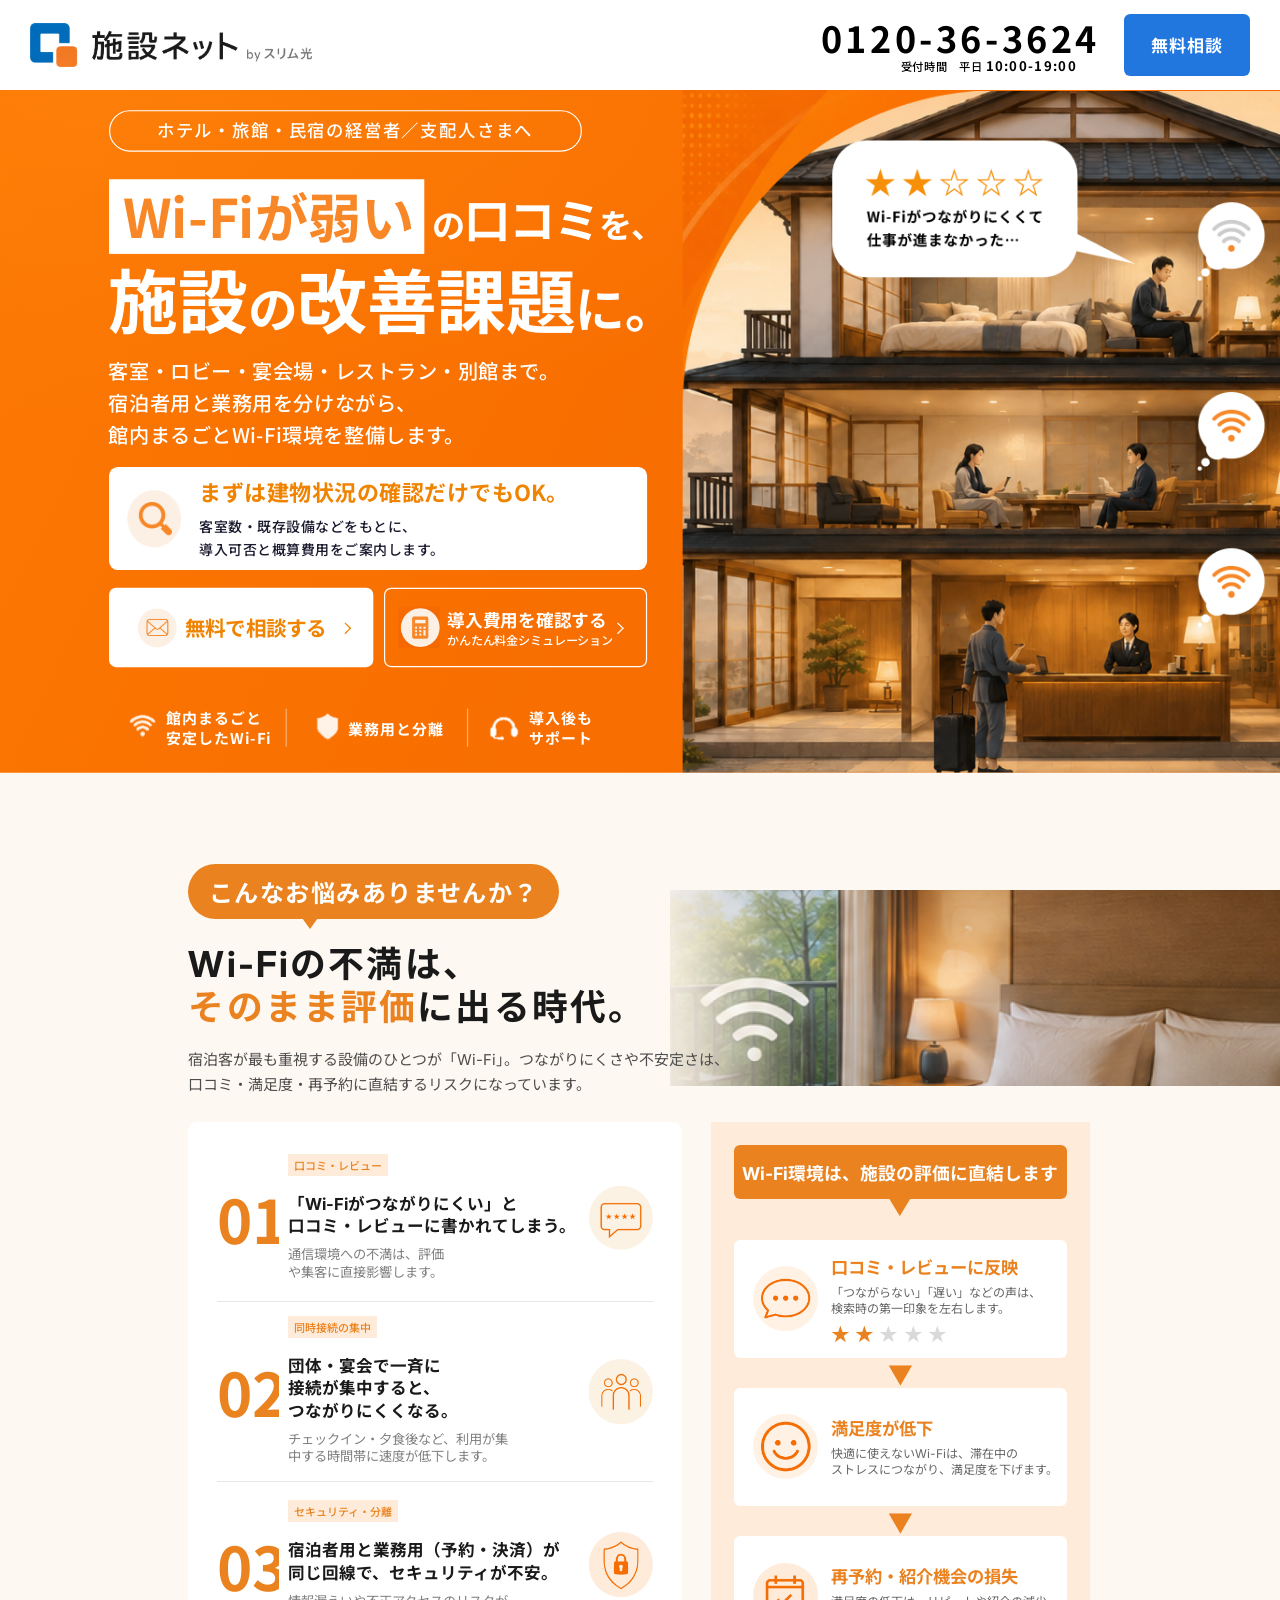
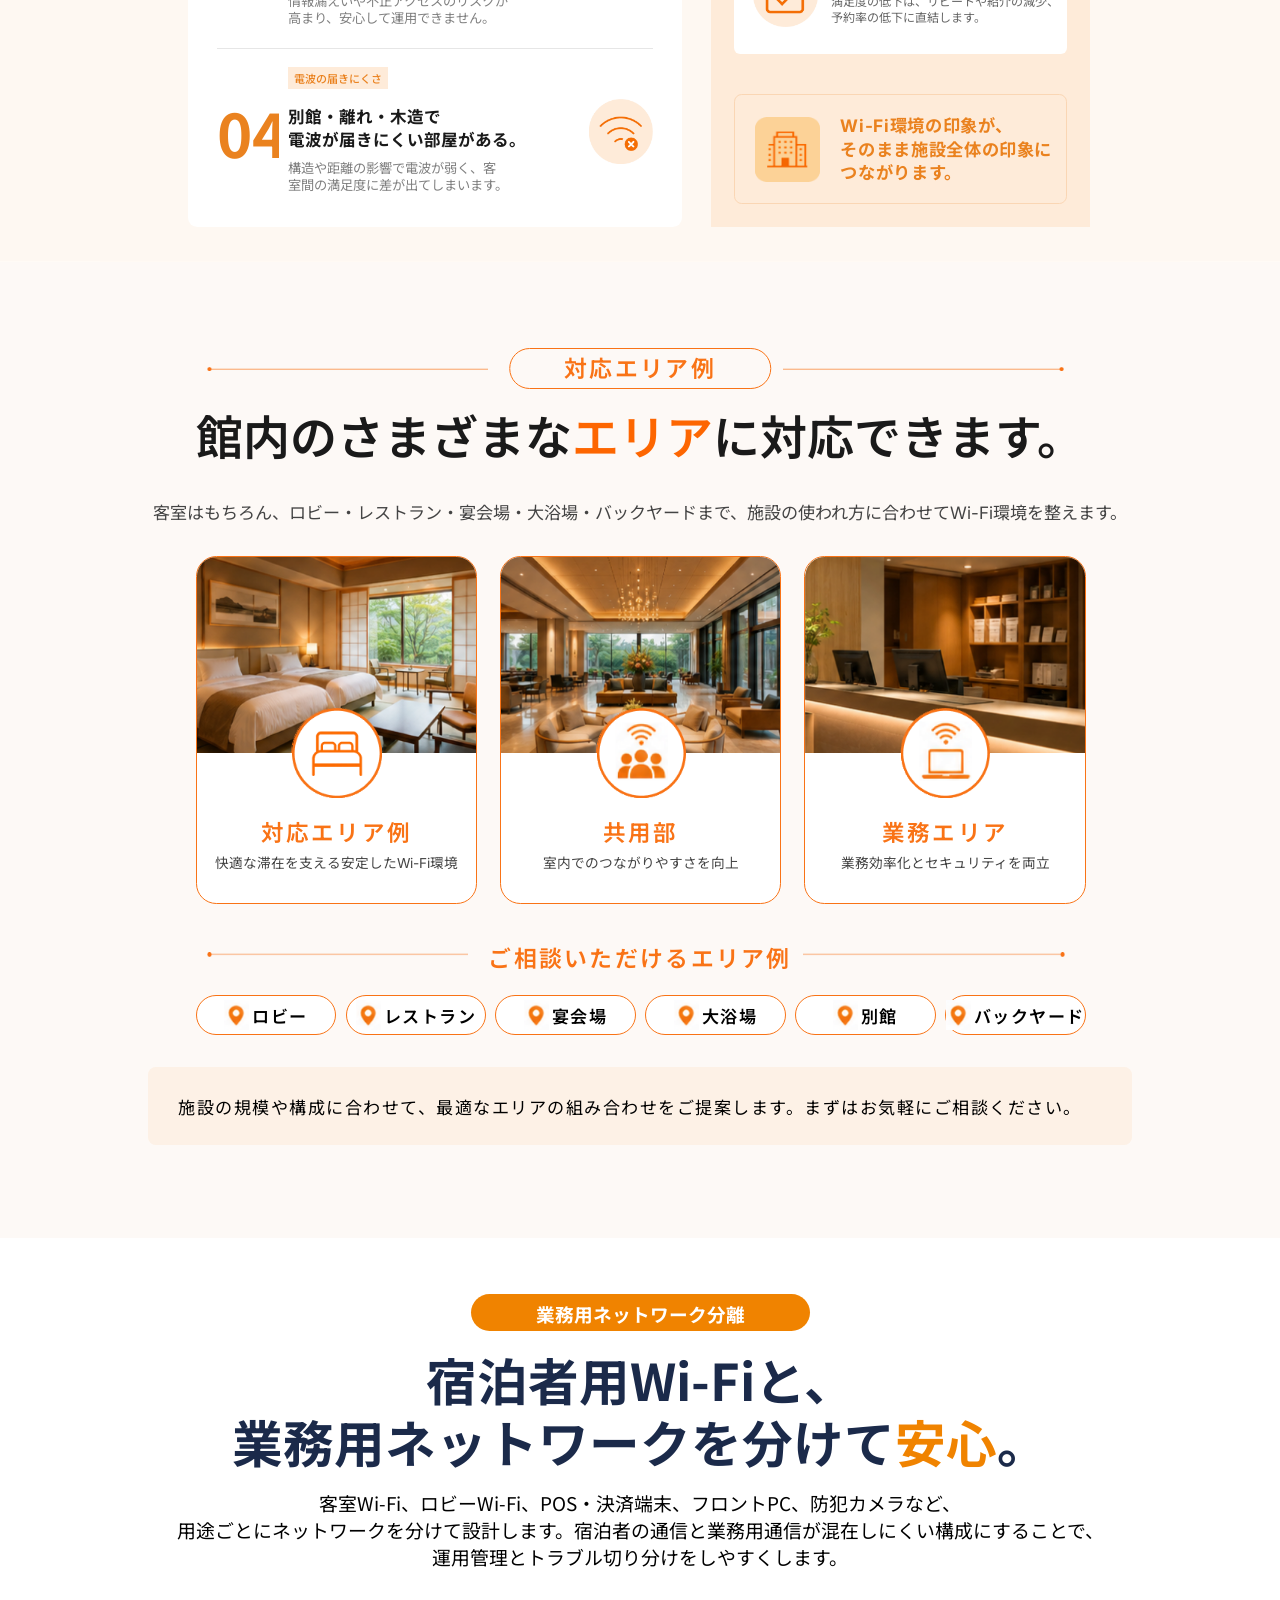
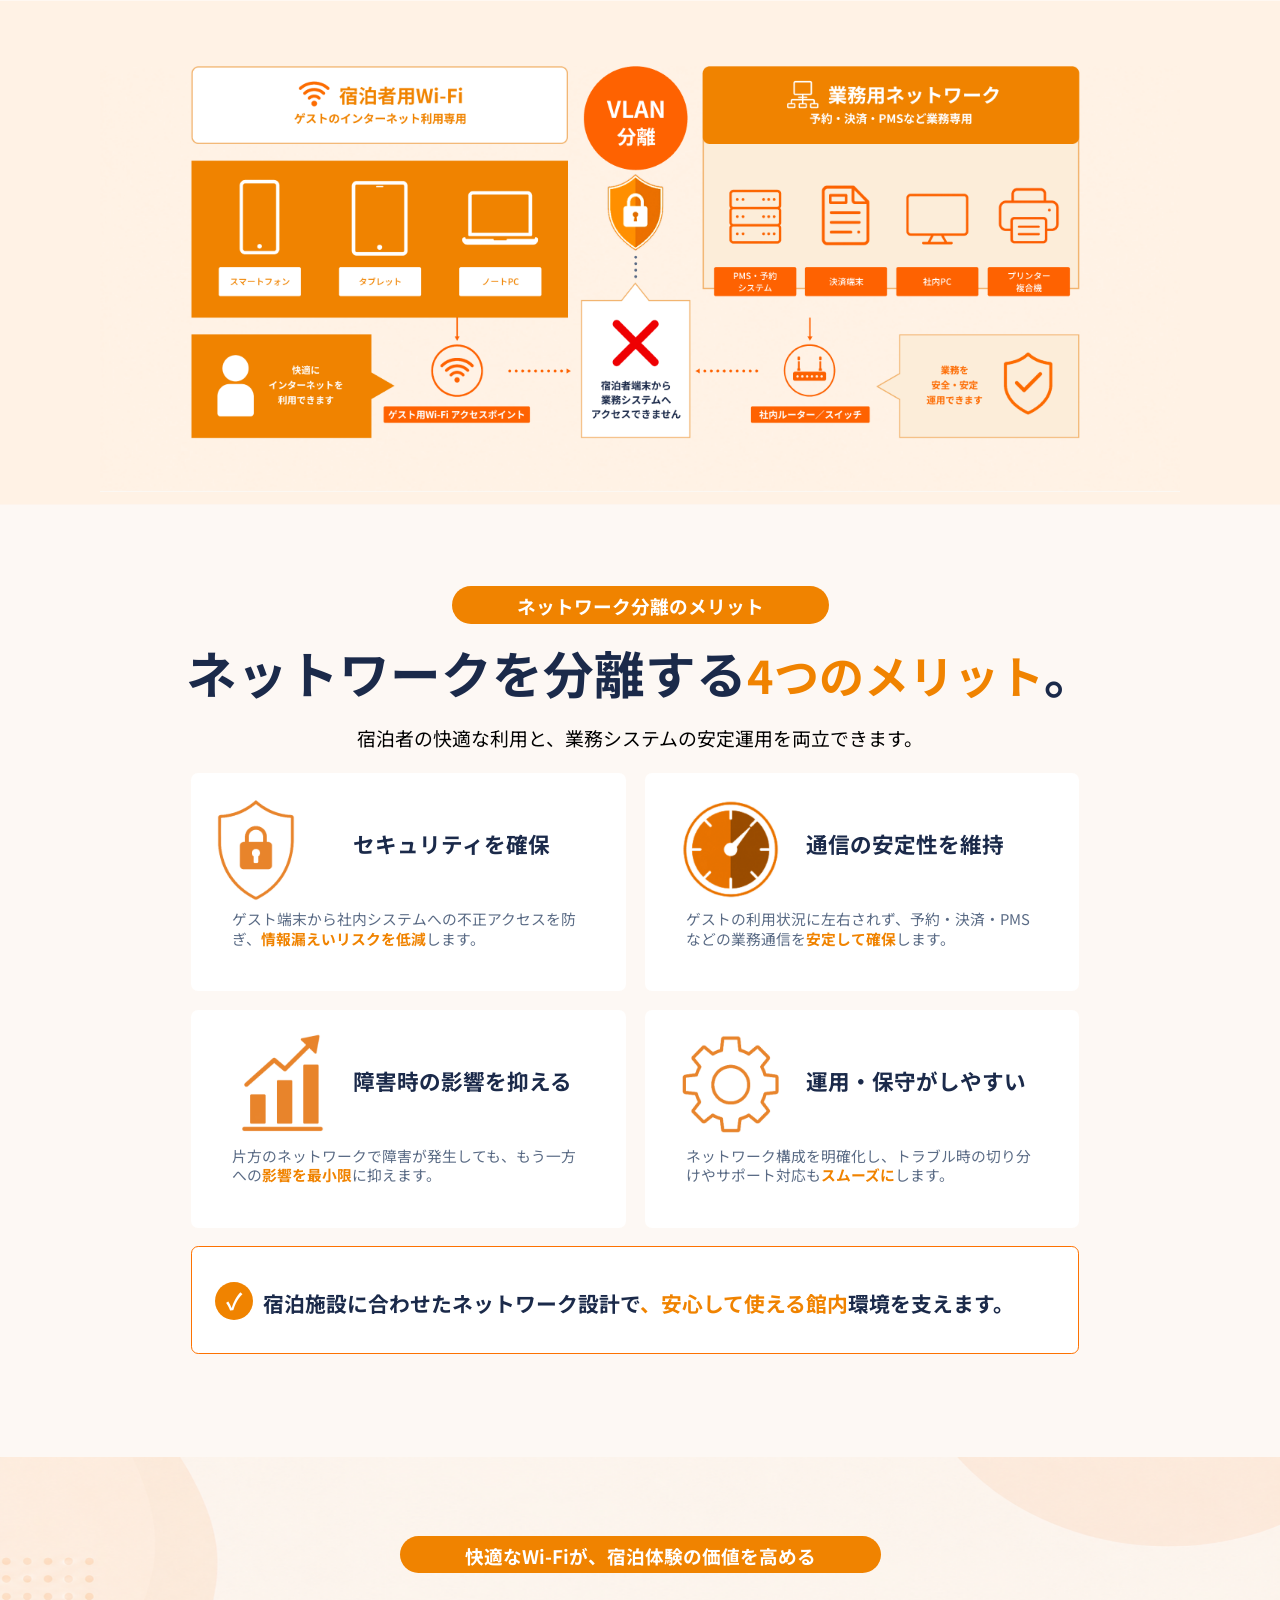
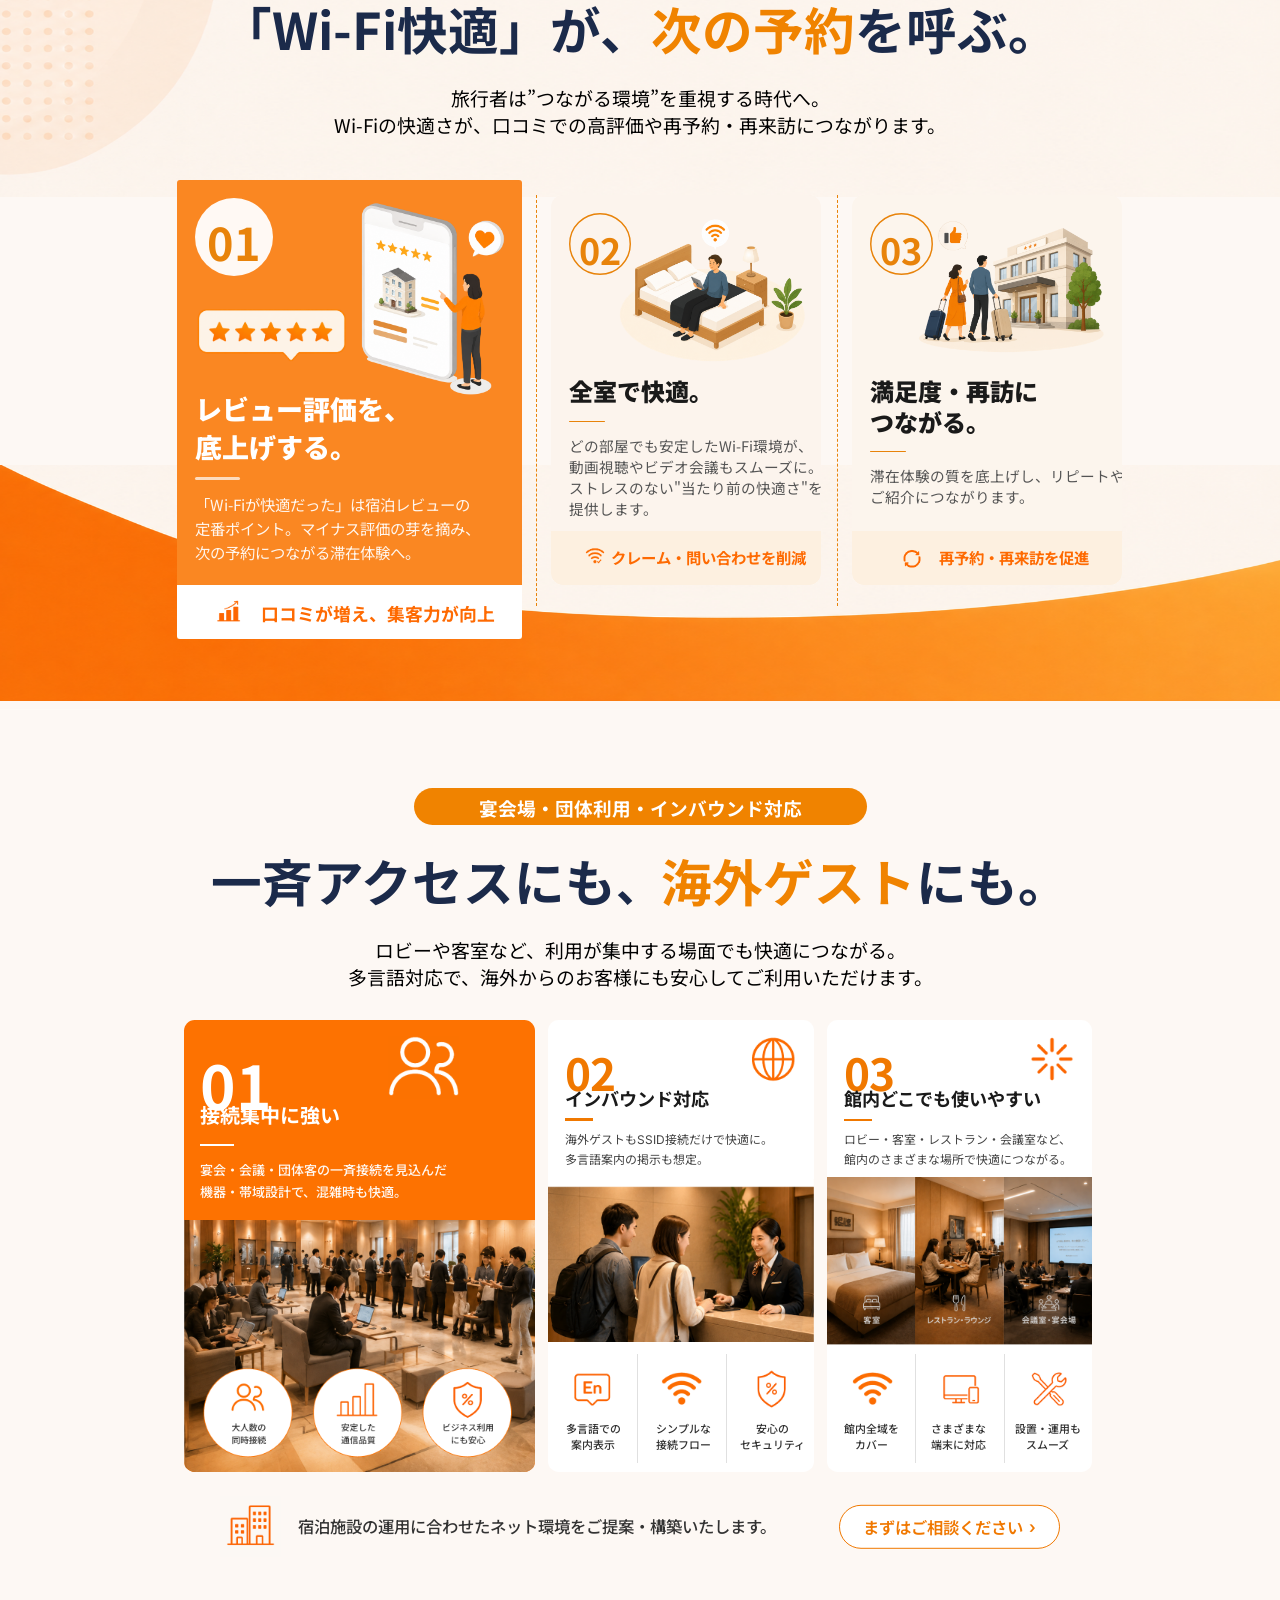
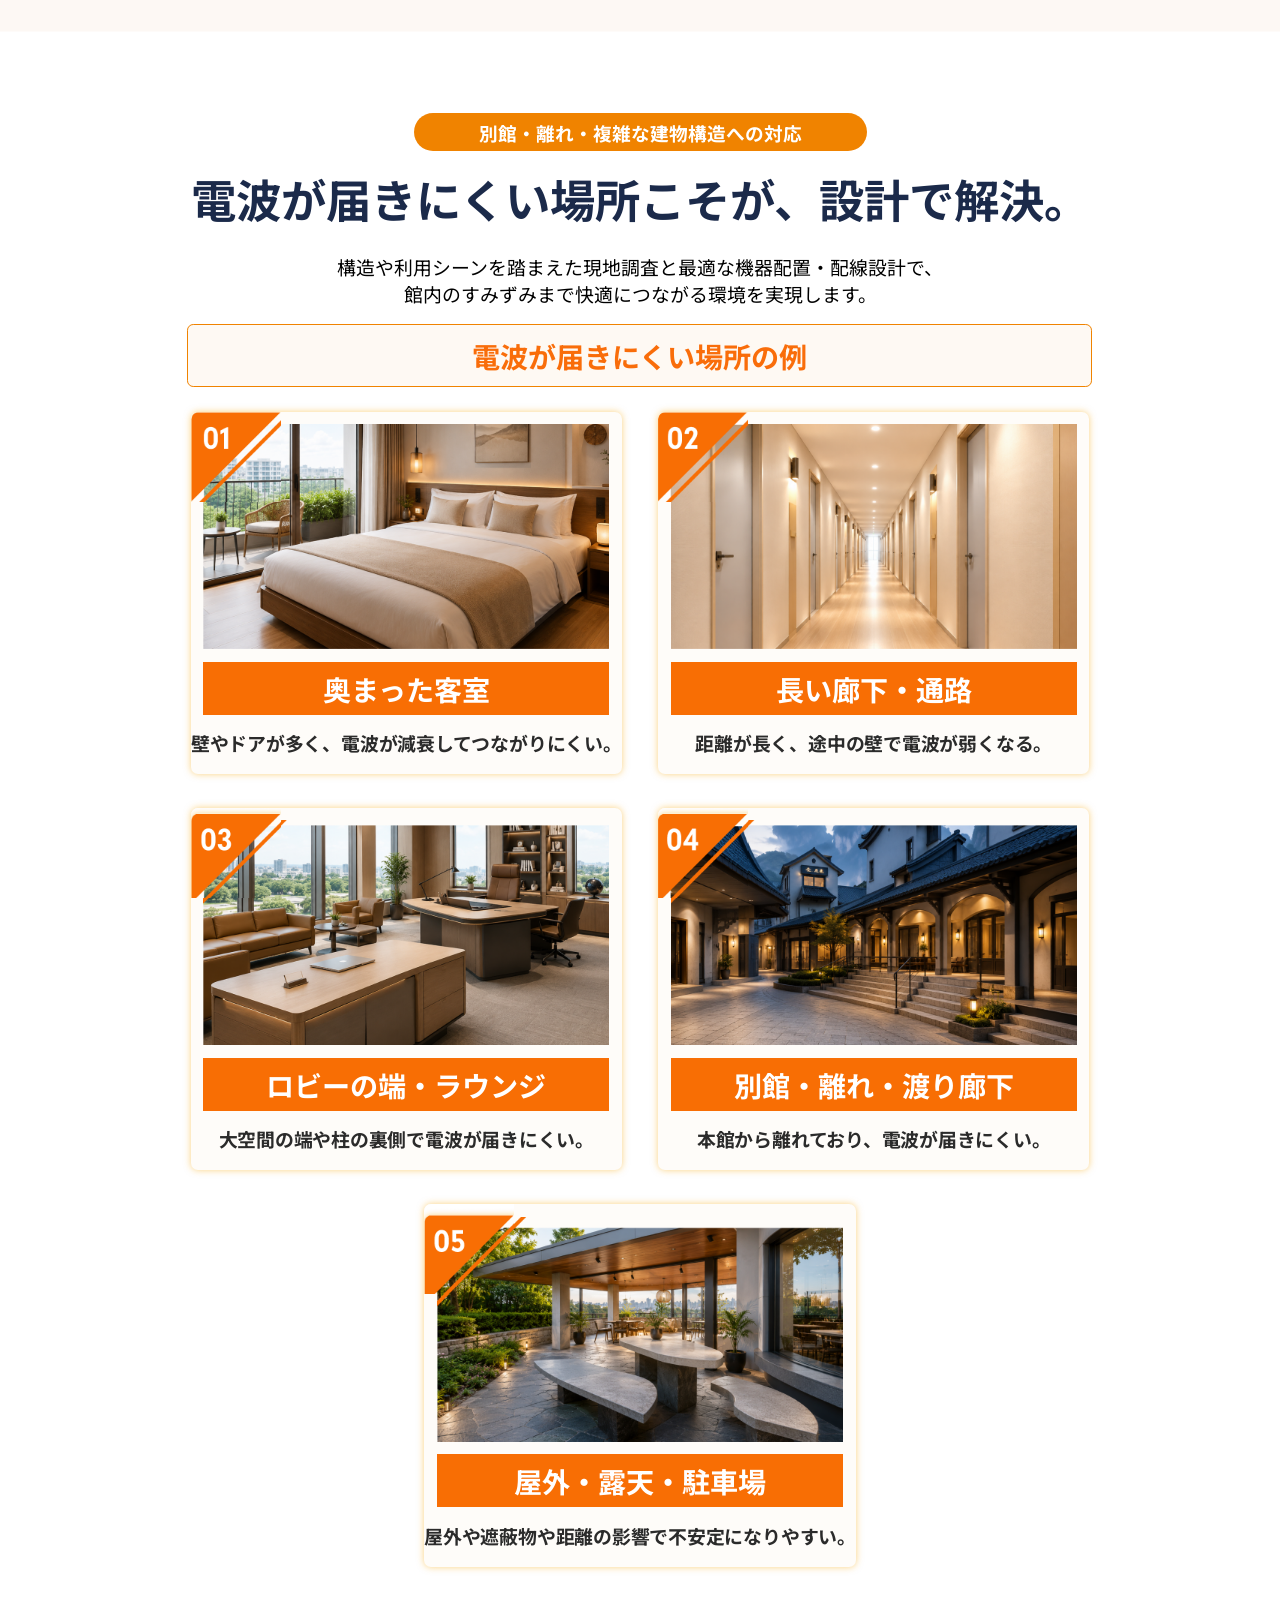
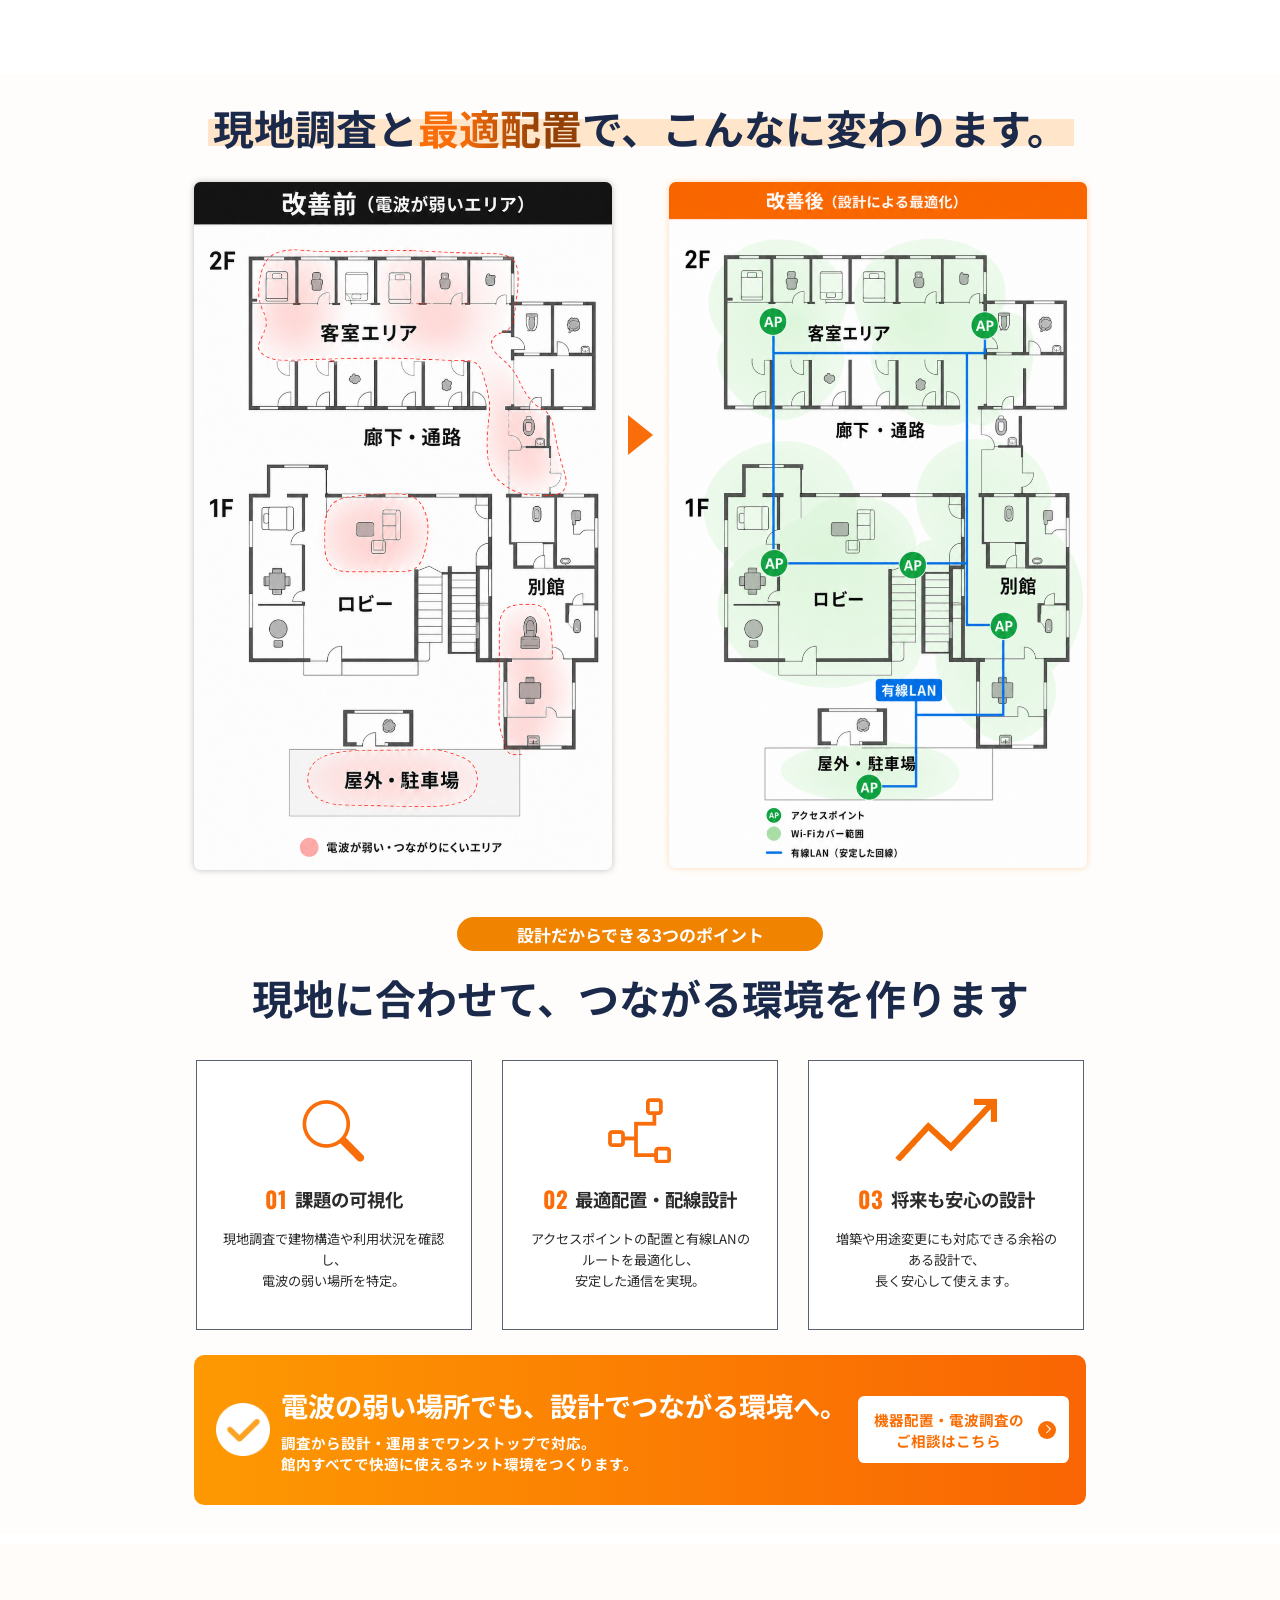
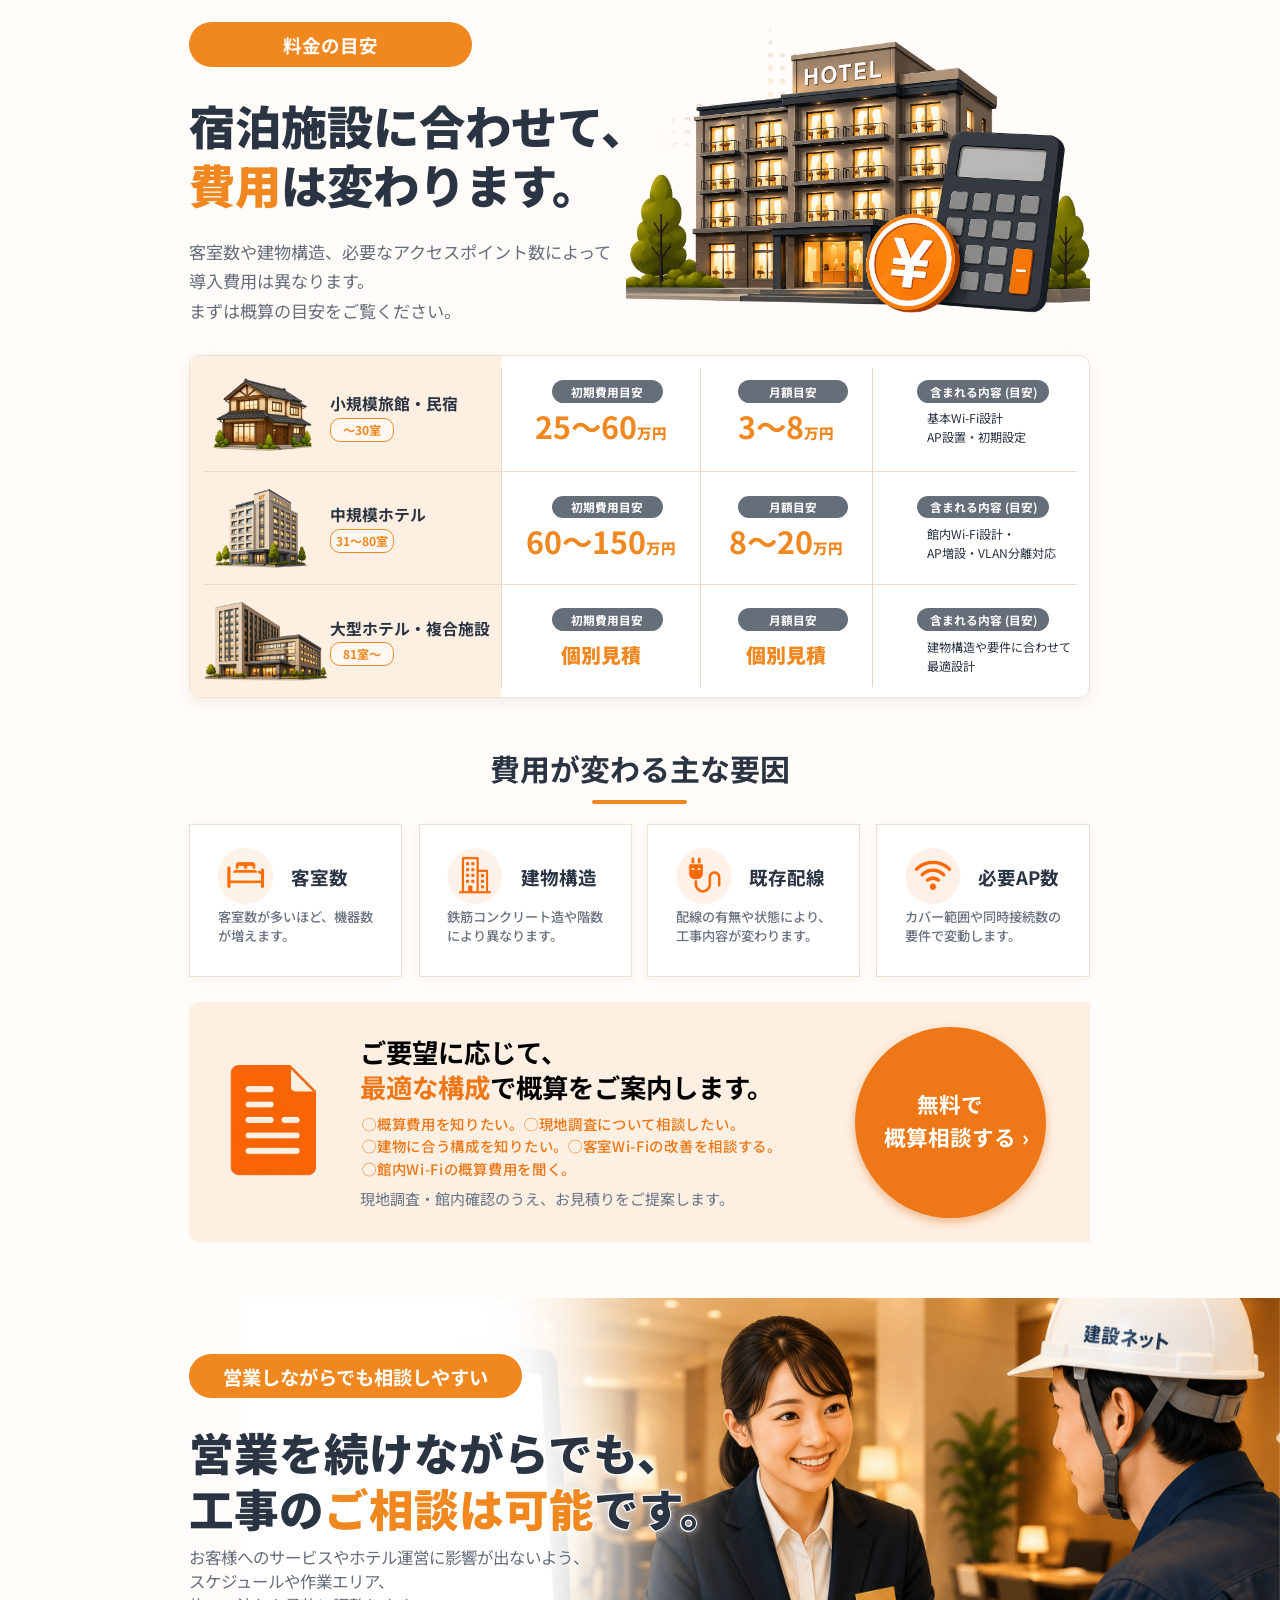
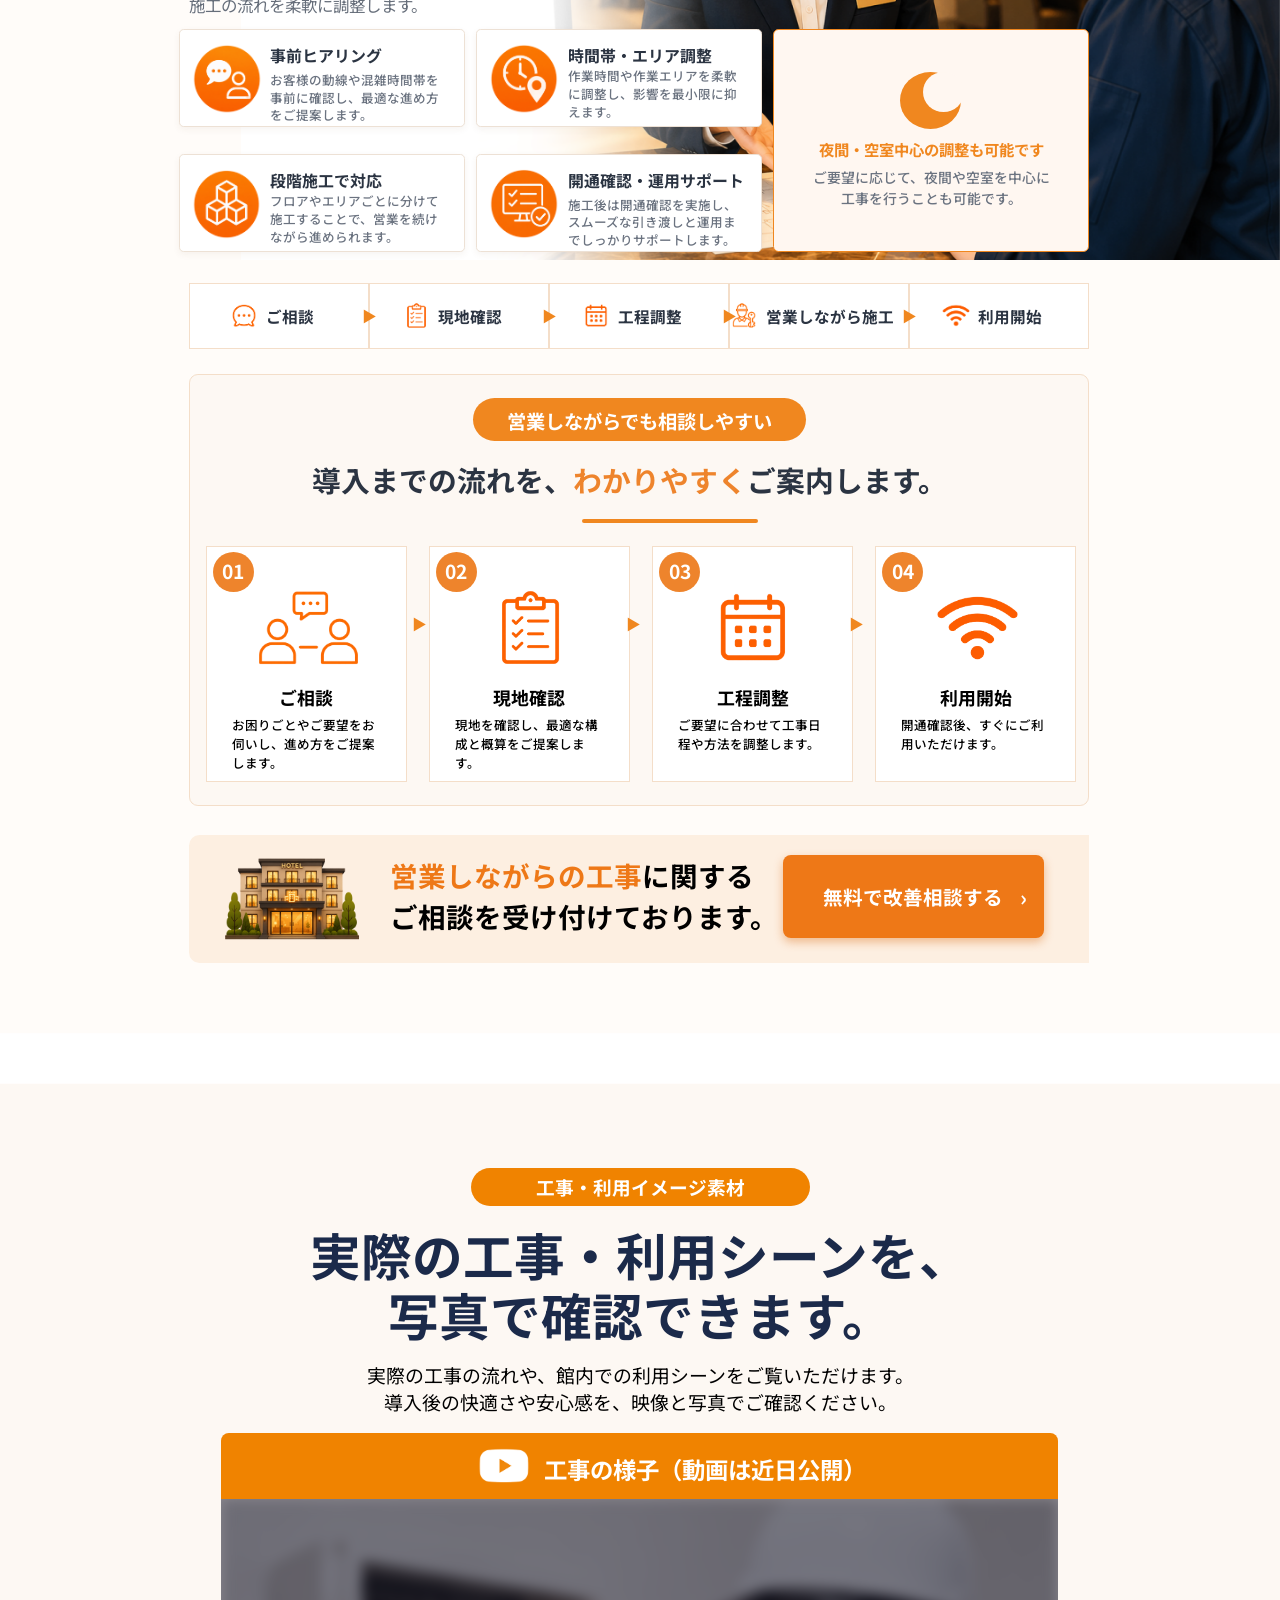
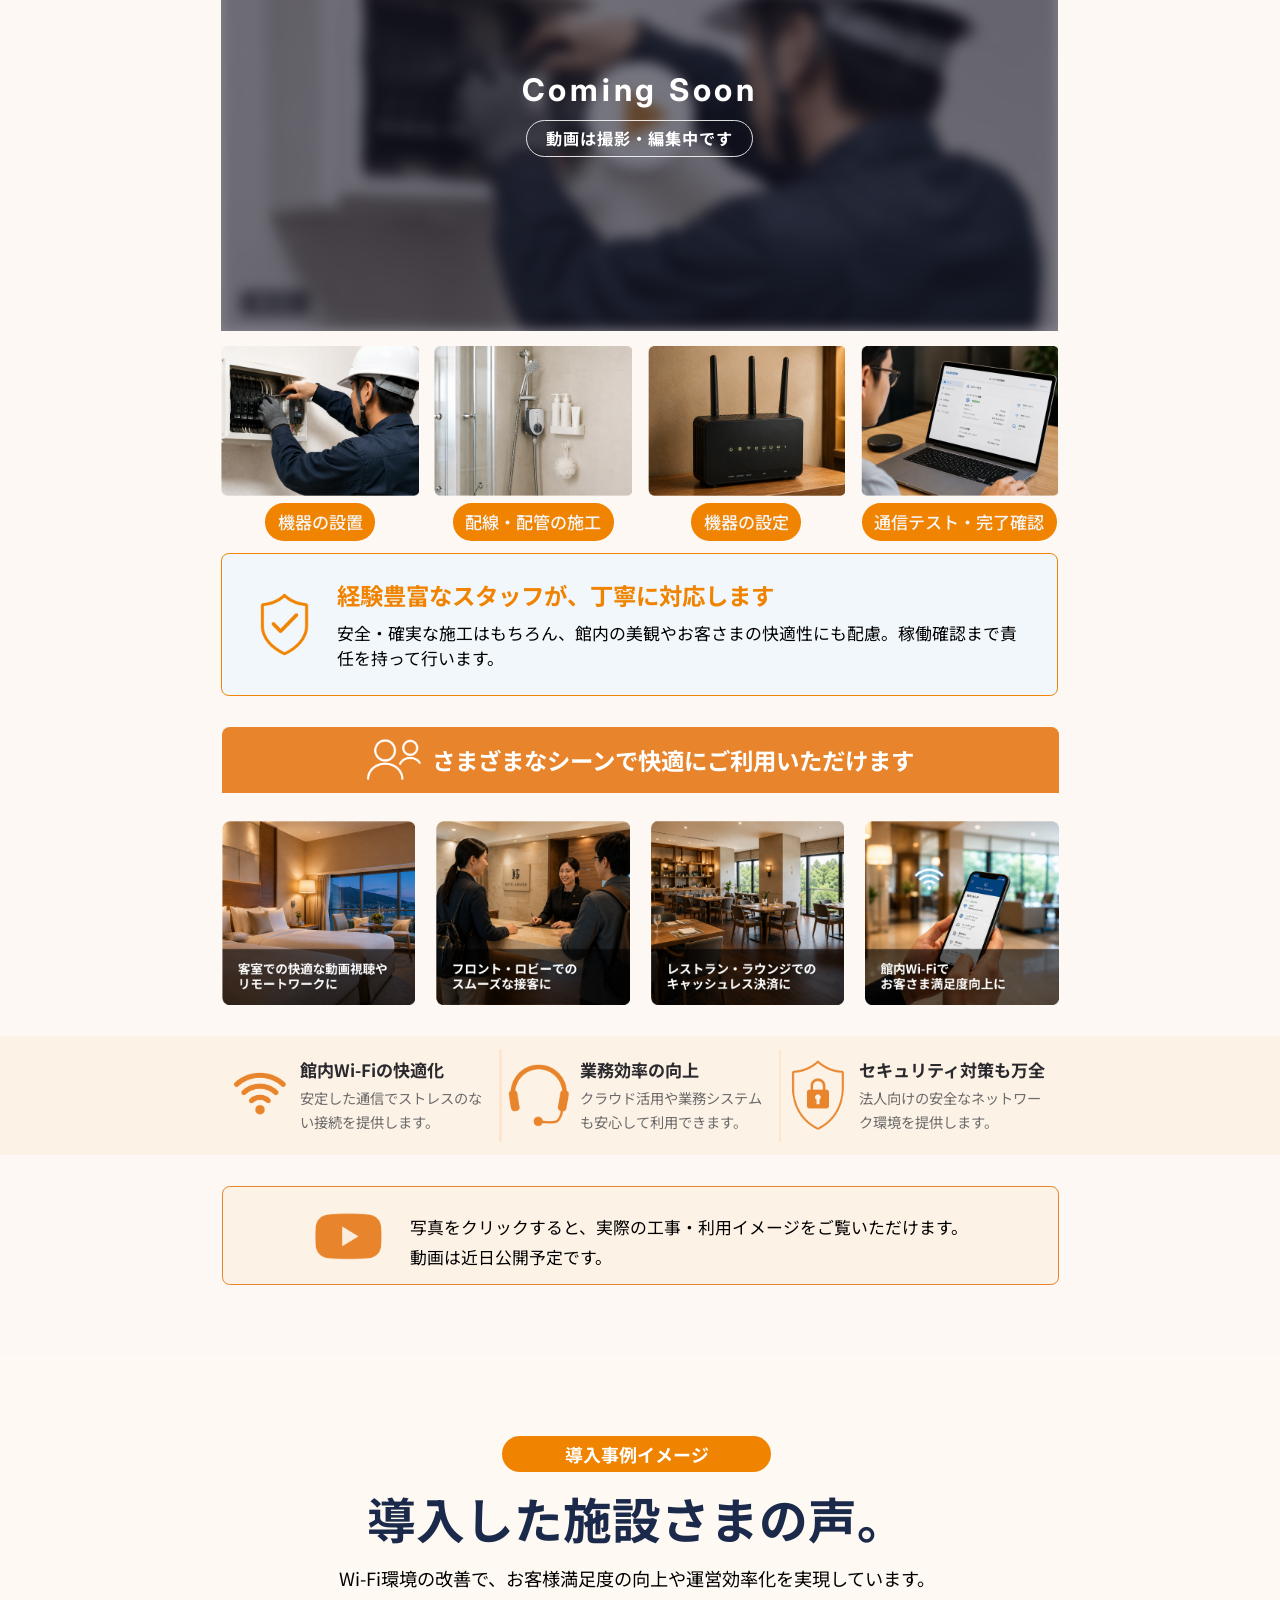
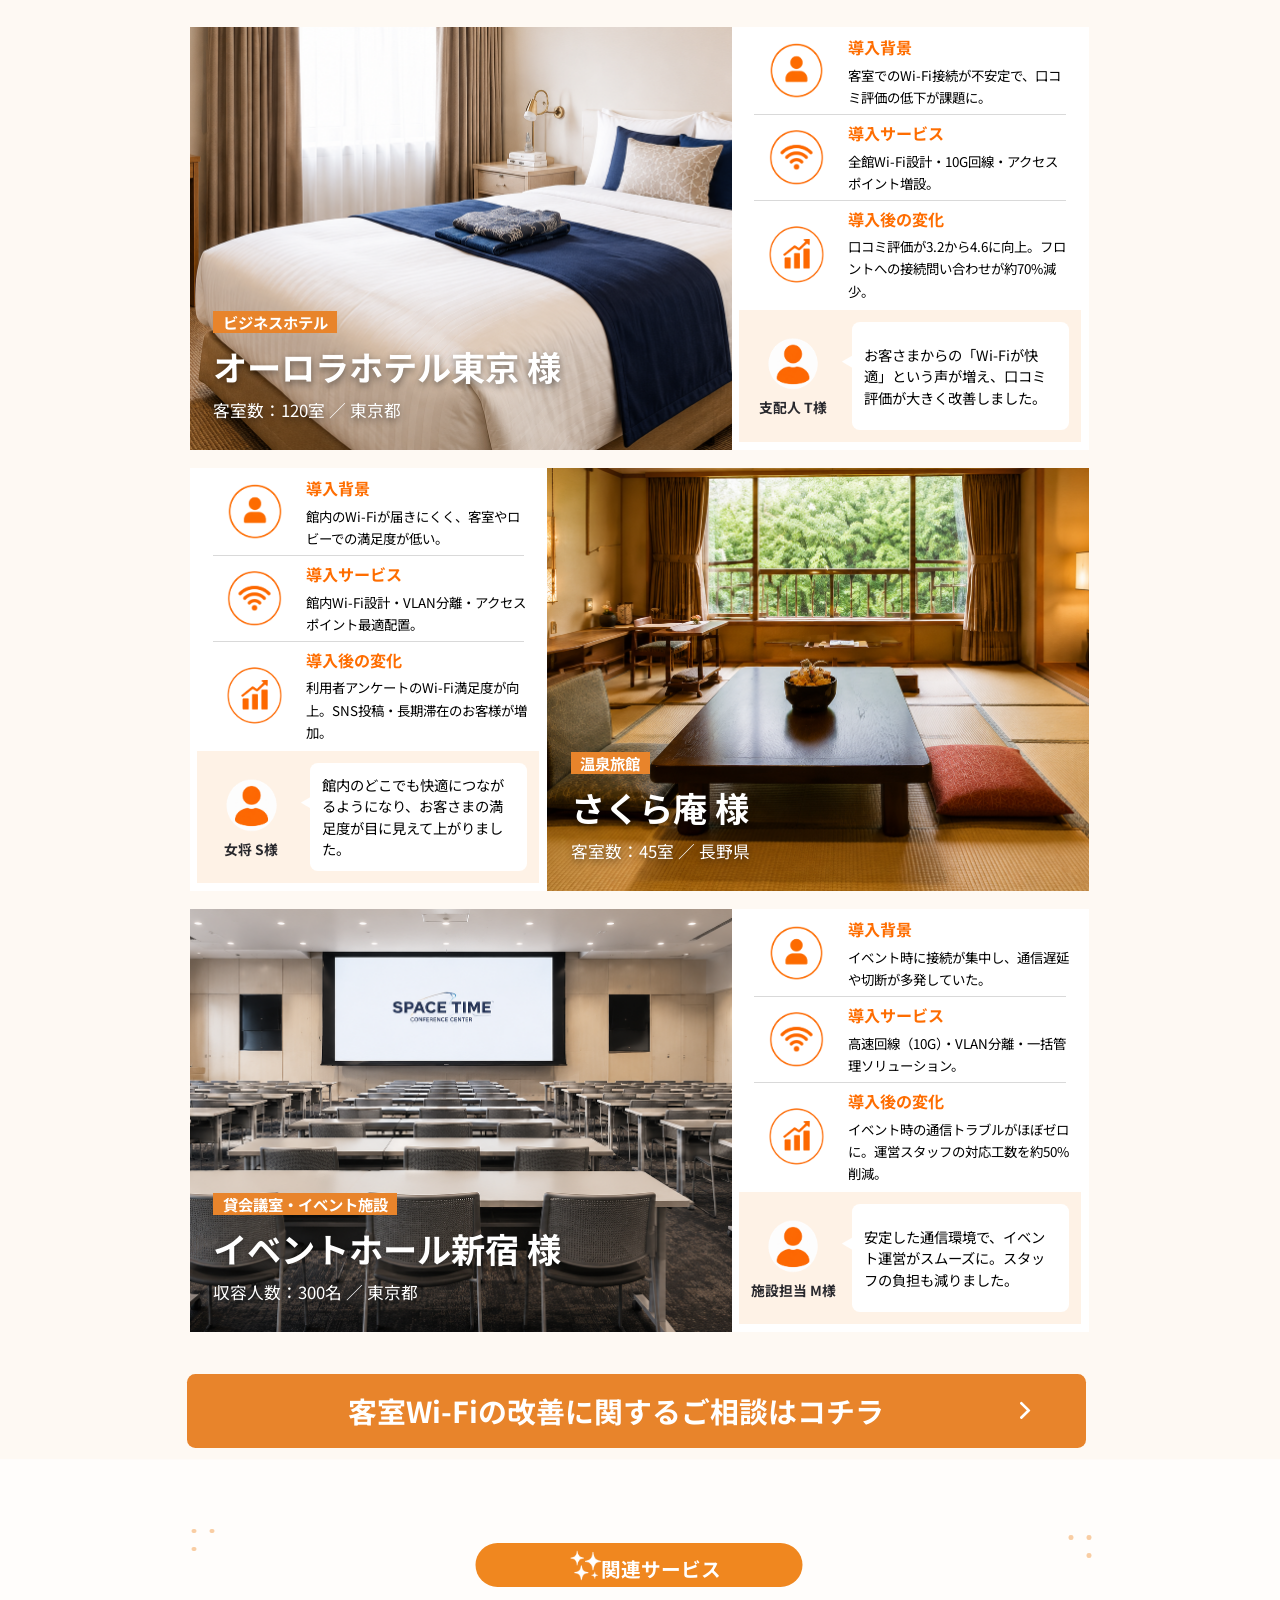
==== hotel.html @ 7e3cefb6 "noindex を3ページに再挿入 + robots.txt 追加（社内共有用・中身は無変更）" ====
<!DOCTYPE html>
<html lang="ja">
<head>
  <meta charset="UTF-8">
  <meta name="robots" content="noindex, nofollow">
  <meta name="viewport" content="width=device-width, initial-scale=1.0">
  <title>ホテル・旅館・民宿向け 館内Wi-Fi設備｜施設ネット by スリム光</title>
  <meta name="description" content="「Wi-Fiが弱い」の口コミを施設の改善課題に。客室・ロビー・宴会場・別館まで、宿泊者用と業務用を分けながら館内まるごとWi-Fi環境を整備します。">
  <link rel="preconnect" href="https://fonts.googleapis.com">
  <link rel="preconnect" href="https://fonts.gstatic.com" crossorigin>
  <link href="https://fonts.googleapis.com/css2?family=Noto+Sans+JP:wght@400;500;600;700;900&family=Inter:wght@400;700&family=Oswald:wght@700&family=Reddit+Sans+Condensed:wght@700&family=Ubuntu+Sans+Mono:wght@500&display=swap" rel="stylesheet">
  <link rel="stylesheet" href="css/style.css">
  <link rel="stylesheet" href="css/hotel.css">
  <link rel="stylesheet" href="css/hotel-sp.css">
</head>
<body>
<div class="fv-page">

  <!-- ===== header（h120版） ===== -->
  <header class="fv-header fv-header--hotel">
    <a class="fv-header__logo" href="index.html">
      <img src="assets/logo.png" alt="施設ネット by スリム光">
    </a>
    <div class="fv-header__contact">
      <a class="fv-header__tel" href="tel:0120363624">0120-36-3624</a>
      <p class="fv-header__hours">
        <span class="fv-header__hours-label">受付時間　平日</span>
        <span class="fv-header__hours-time">10:00-19:00</span>
      </p>
    </div>
    <a class="fv-header__cta" href="#">無料相談</a>

    <!-- SP専用（900px以下でのみ表示） -->
    <a class="sp-tel" href="tel:0120363624">電話で相談</a>
    <button class="sp-menu" type="button" aria-label="メニューを開く">
      <span></span><span></span><span></span>
    </button>
  </header>

  <!-- SP専用ドロワー -->
  <nav class="sp-drawer" aria-label="メニュー">
    <button class="sp-drawer__close" type="button" aria-label="メニューを閉じる">×</button>
    <a class="sp-drawer__link" href="#price">料金の目安</a>
    <a class="sp-drawer__link" href="#faq">よくあるご質問</a>
    <a class="sp-drawer__tel" href="tel:0120363624">0120-36-3624</a>
    <p class="sp-drawer__hours">受付時間　平日 10:00-19:00</p>
    <a class="sp-drawer__cta" href="#">無料相談</a>
  </nav>

  <main>

    <!-- ===== FV ===== -->
    <section class="hfv">
      <div class="hfv__in">
      <img class="hfv__photo" src="assets/hotel/fv_photo.png" alt="旅館の客室・ロビーでWi-Fiを利用する宿泊客と、Wi-Fiがつながりにくいという口コミのイメージ">

      <p class="hfv__eyebrow">ホテル・旅館・民宿の経営者／支配人さまへ</p>

      <h1 class="hfv__h1">
        <span class="hfv__h1-box" aria-hidden="true"></span>
        <span class="hfv__h1-line1">
          <span class="hfv__h1-weak">Wi-Fiが弱い</span><span class="hfv__h1-s1">の</span><span class="hfv__h1-m1">口コミ</span><span class="hfv__h1-s1">を、</span>
        </span>
        <span class="hfv__h1-line2">施設<span class="hfv__h1-s2">の</span>改善課題<span class="hfv__h1-s2">に。</span></span>
      </h1>

      <p class="hfv__lead">
        客室・ロビー・宴会場・レストラン・別館まで。<br>
        宿泊者用と業務用を分けながら、<br>
        館内まるごとWi-Fi環境を整備します。
      </p>

      <div class="hfv__panel">
        <img class="hfv__panel-icon" src="assets/hotel/fv_ic_search.png" alt="">
        <p class="hfv__panel-title">まずは建物状況の確認だけでもOK。</p>
        <p class="hfv__panel-text">客室数・既存設備などをもとに、<br>導入可否と概算費用をご案内します。</p>
      </div>

      <a class="hfv__btn hfv__btn--solid" href="#">
        <img src="assets/hotel/fv_ic_mail.png" alt="">
        <span>無料で相談する</span>
        <i class="hfv__chev hfv__chev--orange" aria-hidden="true"></i>
      </a>
      <a class="hfv__btn hfv__btn--line" href="#price">
        <img src="assets/hotel/fv_ic_calc.png" alt="">
        <span class="hfv__btn-2line">導入費用を確認する<small>かんたん料金シミュレーション</small></span>
        <i class="hfv__chev hfv__chev--white" aria-hidden="true"></i>
      </a>

      <p class="hfv__badge" style="left:7.625rem;"><img src="assets/hotel/fv_ic_wifi_white.png" alt="">館内まるごと<br>安定したWi-Fi</p>
      <p class="hfv__badge" style="left:20.388rem;"><img src="assets/hotel/fv_ic_shield_white.png" alt="">業務用と分離</p>
      <p class="hfv__badge" style="left:33.15rem;"><img src="assets/hotel/fv_ic_head_white.png" alt="">導入後も<br>サポート</p>
    </div>
    </section>

    <!-- ===== FV（SP専用・900px以下でのみ表示） ===== -->
    <section class="sp-hfv sp-only">
      <div class="sp-hfv__hero">
        <img class="sp-hfv__photo" src="assets/hotel/sp/sp_hfv_photo_v2.png" alt="夕暮れの旅館の外観">
        <div class="sp-hfv__hero-in">
          <h1 class="sp-hfv__h1"><span class="sp-hfv__h1-box">「Wi-Fiが弱い」</span><br>の口コミを、<br>施設の改善課題に。</h1>
          <p class="sp-hfv__lead">客室・ロビー・レストラン・別館まで、<br>館内環境に合わせてWi-Fi改善をご提案します。</p>
        </div>
      </div>
      <a class="sp-hfv__cta sp-hfv__cta--solid" href="#"><img src="assets/hotel/sp/sp_hfv_cta1ic_v2.png" alt="">客室Wi-Fiの改善を相談する<span class="sp-hfv__chev" aria-hidden="true"></span></a>
      <a class="sp-hfv__cta sp-hfv__cta--line" href="#price"><img src="assets/hotel/sp/sp_hfv_cta2ic_v2.png" alt="">館内Wi-Fiの概算費用を聞く<span class="sp-hfv__chev sp-hfv__chev--o" aria-hidden="true"></span></a>
      <ul class="sp-hfv__vals">
        <li><img src="assets/hotel/sp/sp_hfv_ic1_v2.png" alt=""><span>現地調査</span></li>
        <li><img src="assets/hotel/sp/sp_hfv_ic2_v2.png" alt=""><span>館内設計</span></li>
        <li><img src="assets/hotel/sp/sp_hfv_ic3_v2.png" alt=""><span>保守対応</span></li>
      </ul>
      <p class="sp-hfv__note">※ご相談・お見積もりは無料です。お気軽にご相談ください。</p>
    </section>

    <!-- ===== こんな悩みありませんか？ ===== -->
    <section class="h-worry">
      <img class="h-worry__deco" src="assets/hotel/wr_deco.png" alt="" aria-hidden="true">

      <div class="h-worry__intro">
        <p class="h-worry__pill">こんなお悩みありませんか？<i aria-hidden="true"></i></p>
        <h2 class="h-worry__heading">Wi-Fiの不満は、<br><span class="tx-o">そのまま評価</span>に出る時代。</h2>
        <p class="h-worry__lead">
          宿泊客が最も重視する設備のひとつが「Wi-Fi」。つながりにくさや不安定さは、<br>
          口コミ・満足度・再予約に直結するリスクになっています。
        </p>
      </div>

      <!-- 左：課題カード -->
      <div class="h-worry__cards">
        <div class="h-worry__card">
          <span class="h-worry__num">01</span>
          <div class="h-worry__body">
            <span class="h-worry__tag">口コミ・レビュー</span>
            <p class="h-worry__title">「Wi-Fiがつながりにくい」と<br>口コミ・レビューに書かれてしまう。</p>
            <p class="h-worry__sub">通信環境への不満は、評価や集客に直接影響します。</p>
          </div>
          <img class="h-worry__icon" src="assets/hotel/wr_ic1.png" alt="">
        </div>
        <span class="h-worry__div" aria-hidden="true"></span>
        <div class="h-worry__card">
          <span class="h-worry__num">02</span>
          <div class="h-worry__body">
            <span class="h-worry__tag">同時接続の集中</span>
            <p class="h-worry__title">団体・宴会で一斉に接続が集中すると、<br>つながりにくくなる。</p>
            <p class="h-worry__sub">チェックイン・夕食後など、利用が集中する時間帯に速度が低下します。</p>
          </div>
          <img class="h-worry__icon" src="assets/hotel/wr_ic2.png" alt="">
        </div>
        <span class="h-worry__div" aria-hidden="true"></span>
        <div class="h-worry__card">
          <span class="h-worry__num">03</span>
          <div class="h-worry__body">
            <span class="h-worry__tag">セキュリティ・分離</span>
            <p class="h-worry__title">宿泊者用と業務用（予約・決済）が<br>同じ回線で、セキュリティが不安。</p>
            <p class="h-worry__sub">情報漏えいや不正アクセスのリスクが高まり、安心して運用できません。</p>
          </div>
          <img class="h-worry__icon" src="assets/hotel/wr_ic3.png" alt="">
        </div>
        <span class="h-worry__div" aria-hidden="true"></span>
        <div class="h-worry__card">
          <span class="h-worry__num">04</span>
          <div class="h-worry__body">
            <span class="h-worry__tag">電波の届きにくさ</span>
            <p class="h-worry__title">別館・離れ・木造で<br>電波が届きにくい部屋がある。</p>
            <p class="h-worry__sub">構造や距離の影響で電波が弱く、客室間の満足度に差が出てしまいます。</p>
          </div>
          <img class="h-worry__icon" src="assets/hotel/wr_ic4.png" alt="">
        </div>
      </div>

      <!-- 右：影響カラム -->
      <div class="h-worry__right">
        <p class="h-worry__banner">Wi-Fi環境は、施設の評価に直結します<i aria-hidden="true">▼</i></p>
        <div class="h-worry__impact">
          <img src="assets/hotel/wr_im1.png" alt="">
          <div>
            <p class="h-worry__impact-title">口コミ・レビューに反映</p>
            <p class="h-worry__impact-text">「つながらない」「遅い」などの声は、<br>検索時の第一印象を左右します。</p>
            <p class="h-worry__stars"><span>★</span><span>★</span><em>★</em><em>★</em><em>★</em></p>
          </div>
        </div>
        <p class="h-worry__arrow" aria-hidden="true">▼</p>
        <div class="h-worry__impact">
          <img src="assets/hotel/wr_im2.png" alt="">
          <div>
            <p class="h-worry__impact-title">満足度が低下</p>
            <p class="h-worry__impact-text">快適に使えないWi-Fiは、滞在中の<br>ストレスにつながり、満足度を下げます。</p>
          </div>
        </div>
        <p class="h-worry__arrow" aria-hidden="true">▼</p>
        <div class="h-worry__impact">
          <img src="assets/hotel/wr_im3.png" alt="">
          <div>
            <p class="h-worry__impact-title">再予約・紹介機会の損失</p>
            <p class="h-worry__impact-text">満足度の低下は、リピートや紹介の減少、<br>予約率の低下に直結します。</p>
          </div>
        </div>
        <div class="h-worry__concl">
          <img src="assets/hotel/wr_concl_v2.png" alt="">
          <p>Wi-Fi環境の印象が、<br>そのまま施設全体の印象に<br>つながります。</p>
        </div>
      </div>

      <!-- SP専用（900px以下） -->
      <div class="sp-hwr sp-only">
        <p class="sp-hpill"><span class="sp-hpill-q" aria-hidden="true">?</span>お悩み</p>
        <h2 class="sp-hwr__h">こんなお悩み、ありませんか？</h2>
        <span class="sp-hbar" aria-hidden="true"></span>
        <p class="sp-hwr__lead">客室や共用部のWi-Fi環境は、<br>宿泊者満足度や口コミにも影響します。</p>
        <ul class="sp-hwr__cards">
          <li><img src="assets/hotel/sp/sp_hwr_ic1_v2.png" alt=""><p><span class="sp-hnum">1</span>客室でWi-Fiが<br>つながりにくい</p></li>
          <li><img src="assets/hotel/sp/sp_hwr_ic2_v2.png" alt=""><p><span class="sp-hnum">2</span>ロビー・共用部で<br>通信が不安定</p></li>
          <li><img src="assets/hotel/sp/sp_hwr_ic3_v2.png" alt=""><p><span class="sp-hnum">3</span>業務用ネットワーク<br>と分けたい</p></li>
          <li><img src="assets/hotel/sp/sp_hwr_ic4_v2.png" alt=""><p><span class="sp-hnum">4</span>工事中の<br>営業影響が不安</p></li>
        </ul>
      </div>
    </section>

    <!-- ===== 館内のさまざまなエリアに対応 ===== -->
    <section class="h-area">
      <p class="h-area__pill">対応エリア例</p>
      <img class="h-area__dash" style="left:8.90625rem; top:6.2675rem;" src="assets/hotel/area_dash1.png" alt="" aria-hidden="true">
      <img class="h-area__dash" style="left:56.926875rem; top:6.2675rem;" src="assets/hotel/area_dash2.png" alt="" aria-hidden="true">

      <h2 class="h-area__heading">館内のさまざまな<span class="tx-o2">エリア</span>に対応できます。</h2>
      <p class="h-area__lead">客室はもちろん、ロビー・レストラン・宴会場・大浴場・バックヤードまで、施設の使われ方に合わせてWi-Fi環境を整えます。</p>

      <div class="h-area__card" style="left:7.96875rem;">
        <img class="h-area__photo" src="assets/hotel/area_ph1.png" alt="客室でWi-Fiを利用するイメージ">
        <img class="h-area__icon" src="assets/hotel/sp/sp_harea_ic1_v2.png" alt="">
        <p class="h-area__card-title" style="left:5.625rem;">対応エリア例</p>
        <p class="h-area__card-text" style="left:3.541875rem;">快適な滞在を支える安定したWi-Fi環境</p>
      </div>
      <div class="h-area__card" style="left:33.333125rem;">
        <img class="h-area__photo" src="assets/hotel/area_ph2.png" alt="共用部のイメージ">
        <img class="h-area__icon" src="assets/hotel/sp/sp_harea_ic2_v2.png" alt="">
        <p class="h-area__card-title" style="left:8.698125rem;">共用部</p>
        <p class="h-area__card-text" style="left:5.15625rem;">室内でのつながりやすさを向上</p>
      </div>
      <div class="h-area__card" style="left:58.698125rem;">
        <img class="h-area__photo" src="assets/hotel/area_ph3.png" alt="業務エリアのイメージ">
        <img class="h-area__icon" src="assets/hotel/sp/sp_harea_ic3_v2.png" alt="">
        <p class="h-area__card-title" style="left:6.66625rem;">業務エリア</p>
        <p class="h-area__card-text" style="left:4.739375rem;">業務効率化とセキュリティを両立</p>
      </div>

      <p class="h-area__pill2">ご相談いただけるエリア例</p>
      <img class="h-area__dash" style="left:8.90625rem; top:55.06125rem;" src="assets/hotel/area_dash3.png" alt="" aria-hidden="true">
      <img class="h-area__dash" style="left:58.541875rem; top:55.06125rem;" src="assets/hotel/area_dash4.png" alt="" aria-hidden="true">

      <p class="h-area__chip" style="left:7.96875rem;"><img src="assets/hotel/area_chip_ic.png" alt="">ロビー</p>
      <p class="h-area__chip" style="left:20.46875rem;"><img src="assets/hotel/area_chip_ic.png" alt="">レストラン</p>
      <p class="h-area__chip" style="left:32.916875rem; width:11.770625rem;"><img src="assets/hotel/area_chip_ic.png" alt="">宴会場</p>
      <p class="h-area__chip" style="left:45.416875rem; width:11.770625rem;"><img src="assets/hotel/area_chip_ic.png" alt="">大浴場</p>
      <p class="h-area__chip" style="left:57.916875rem;"><img src="assets/hotel/area_chip_ic.png" alt="">別館</p>
      <p class="h-area__chip" style="left:70.416875rem;"><img src="assets/hotel/area_chip_ic.png" alt="">バックヤード</p>

      <div class="h-area__band">
        <p>施設の規模や構成に合わせて、最適なエリアの組み合わせをご提案します。まずはお気軽にご相談ください。</p>
      </div>
    </section>

    <!-- ===== 業務用ネットワーク分離 ===== -->
    <section class="h-net">
      <div class="h-net__head">
        <p class="h-net__pill">業務用ネットワーク分離</p>
        <h2 class="h-net__headline">宿泊者用Wi-Fiと、<br>業務用ネットワークを分けて<span class="tx-o3">安心</span>。</h2>
        <p class="h-net__lead">
          客室Wi-Fi、ロビーWi-Fi、POS・決済端末、フロントPC、防犯カメラなど、<br>
          用途ごとにネットワークを分けて設計します。宿泊者の通信と業務用通信が混在しにくい構成にすることで、<br>
          運用管理とトラブル切り分けをしやすくします。
        </p>
      </div>
      <!-- 分離図解（Figma書き出し画像。文言修正時は差し替え） -->
      <img class="h-net__diagram" src="assets/hotel/net_diagram.png"
           alt="宿泊者用Wi-Fi（スマートフォン・タブレット・ノートPC）と業務用ネットワーク（PMS・予約システム・決済端末・社内PC・プリンター複合機）をVLANで分離する構成図。宿泊者端末から業務システムへアクセスできません">

      <div class="h-net__merit">
        <p class="h-net__pill h-net__pill--c">ネットワーク分離のメリット</p>
        <h2 class="h-net__headline2">ネットワークを分離する<span class="h-net__hl4">4つのメリット</span>。</h2>
        <p class="h-net__lead2">宿泊者の快適な利用と、業務システムの安定運用を両立できます。</p>

        <div class="h-net__card" style="left:7.62rem;top: 22.42125rem;">
          <img class="h-net__card-ic" src="assets/hotel/net_ic1.png" alt="" style="left:2.15625rem; top:2.01625rem; width:6.4375rem;">
          <p class="h-net__card-title">セキュリティを確保</p>
          <p class="h-net__card-text">ゲスト端末から社内システムへの不正アクセスを防ぎ、<b class="tx-o3">情報漏えいリスクを低減</b>します。</p>
        </div>
        <div class="h-net__card" style="left:45.42rem;top: 22.42125rem;">
          <img class="h-net__card-ic" src="assets/hotel/net_ic2.png" alt="" style="left:2.4rem; top:1.74rem; width:9.5rem;">
          <p class="h-net__card-title">通信の安定性を維持</p>
          <p class="h-net__card-text">ゲストの利用状況に左右されず、予約・決済・PMSなどの業務通信を<b class="tx-o3">安定して確保</b>します。</p>
        </div>
        <div class="h-net__card" style="left:7.62rem;top: 42.16125rem;">
          <img class="h-net__card-ic" src="assets/hotel/net_ic3.png" alt="" style="left:3.421875rem; top:1.65125rem; width:7.875rem;">
          <p class="h-net__card-title">障害時の影響を抑える</p>
          <p class="h-net__card-text">片方のネットワークで障害が発生しても、もう一方への<b class="tx-o3">影響を最小限</b>に抑えます。</p>
        </div>
        <div class="h-net__card" style="left:45.42rem;top: 42.16125rem;">
          <img class="h-net__card-ic" src="assets/hotel/net_ic4.png" alt="" style="left:2.705rem; top:1.8075rem; width:8.9375rem;">
          <p class="h-net__card-title">運用・保守がしやすい</p>
          <p class="h-net__card-text">ネットワーク構成を明確化し、トラブル時の切り分けやサポート対応も<b class="tx-o3">スムーズに</b>します。</p>
        </div>

        <div class="h-net__band">
          <span class="h-net__band-check" aria-hidden="true">✓</span>
          <p>宿泊施設に合わせたネットワーク設計で<span class="tx-o3">、安心して使える館内</span>環境を支えます。</p>
        </div>
      </div>

      <!-- SP専用（900px以下） -->
      <div class="sp-hnet sp-only">
        <p class="sp-hpill sp-hpill--solid"><span class="sp-hpill-wifi" aria-hidden="true"></span>ネットワーク設計</p>
        <h2 class="sp-hnet__h">宿泊者用と業務用は、<br><span class="sp-hl-o">しっかり分離。</span></h2>
        <p class="sp-hnet__lead">宿泊者向けWi-Fiと、フロント・予約管理・<br>決済端末などの業務用ネットワークを分けて<br>設計できます。</p>
        <img class="sp-hnet__diagram" src="assets/hotel/sp/sp_hnet_diagram_v2.svg" alt="宿泊者用Wi-Fi・業務用ネットワーク・管理用回線を分けて設計する構成図">
        <ul class="sp-hnet__bands">
          <li><img src="assets/hotel/sp/sp_hnet_bic1_v2.png" alt=""><div><p class="sp-hnet__bt">安定した通信環境</p><p class="sp-hnet__bx">宿泊者の利用が増えても、<br>業務に影響しにくい設計です。</p></div><span class="sp-hchev" aria-hidden="true"></span></li>
          <li><img src="assets/hotel/sp/sp_hnet_bic2_v2.png" alt=""><div><p class="sp-hnet__bt">セキュリティ面に配慮</p><p class="sp-hnet__bx">ネットワークを分離することで、<br>情報漏えいや不正アクセスのリスクを低減。</p></div><span class="sp-hchev" aria-hidden="true"></span></li>
          <li><img src="assets/hotel/sp/sp_hnet_bic3_v2.png" alt=""><div><p class="sp-hnet__bt">業務通信を分けて管理</p><p class="sp-hnet__bx">用途ごとにネットワークを分けて、<br>運用・トラブル切り分けをスムーズに。</p></div><span class="sp-hchev" aria-hidden="true"></span></li>
        </ul>
        <p class="sp-hnote">※構成は一例です。施設の規模やご要望に合わせて最適な設計をご提案します。</p>
      </div>
    </section>

    <div class="sp-harea sp-only">
      <p class="sp-hpill sp-hpill--solid"><span class="sp-hpill-wifi" aria-hidden="true"></span>館内全域をカバー</p>
      <h2 class="sp-harea__h">館内のさまざまな場所で、<br><span class="sp-hl-o">快適につながる</span>環境へ。</h2>
      <p class="sp-harea__lead">客室はもちろん、ロビー・レストラン・宴会場・<br>別館など、施設の使われ方に合わせて<br>Wi-Fi環境を整えます。</p>
      <img class="sp-harea__house" src="assets/hotel/sp/sp_harea_house.png" alt="館内各所にWi-Fiが行き渡る建物断面のイラスト">
      <ul class="sp-harea__cards">
        <li><img src="assets/hotel/sp/sp_harea_ic1_v2.png" alt=""><p class="sp-harea__ct">客室</p><p class="sp-harea__cx">動画視聴も快適に。</p><span class="sp-hchev sp-hchev--c" aria-hidden="true"></span></li>
        <li><img src="assets/hotel/sp/sp_harea_ic2_v2.png" alt=""><p class="sp-harea__ct">共用部</p><p class="sp-harea__cx">くつろぎの時間もスムーズに。</p><span class="sp-hchev sp-hchev--c" aria-hidden="true"></span></li>
        <li><img src="assets/hotel/sp/sp_harea_ic3_v2.png" alt=""><p class="sp-harea__ct">業務エリア</p><p class="sp-harea__cx">業務システムも安定して利用可能に。</p><span class="sp-hchev sp-hchev--c" aria-hidden="true"></span></li>
      </ul>
      <img class="sp-harea__band" src="assets/hotel/sp/sp_harea_band.png" alt="こんなエリアもカバーします：ロビー・レストラン・宴会場・大浴場・別館・バックヤード">
    </div>

    <!-- ===== 「Wi-Fi快適」が、次の予約を呼ぶ ===== -->
    <section class="h-rev">
      <span class="h-rev__wave h-rev__wave--top" aria-hidden="true"><img src="assets/hotel/rev_wave.png" alt=""></span>
      <span class="h-rev__wave h-rev__wave--btm" aria-hidden="true"><img src="assets/hotel/rev_wave.png" alt=""></span>

      <div class="h-rev__head">
        <p class="h-net__pill">快適なWi-Fiが、宿泊体験の価値を高める</p>
        <h2 class="h-rev__headline">「Wi-Fi快適」が、<span class="tx-o3">次の予約</span>を呼ぶ。</h2>
        <p class="h-rev__lead">旅行者は”つながる環境”を重視する時代へ。<br>Wi-Fiの快適さが、口コミでの高評価や再予約・再来訪につながります。</p>
      </div>

      <!-- card01（オレンジ大） -->
      <div class="h-rev__c1">
        <span class="h-rev__num h-rev__num--1"><img src="assets/hotel/rev_num1.svg" alt="">01</span>
        <img class="h-rev__c1-il1" src="assets/hotel/rev_il1.png" alt="">
        <img class="h-rev__c1-il2" src="assets/hotel/rev_il1b.png" alt="">
        <p class="h-rev__c1-title">レビュー評価を、<br>底上げする。</p>
        <span class="h-rev__c1-line" aria-hidden="true"></span>
        <p class="h-rev__c1-text">「Wi-Fiが快適だった」は宿泊レビューの定番ポイント。マイナス評価の芽を摘み、次の予約につながる滞在体験へ。</p>
      </div>
      <div class="h-rev__c1band">
        <img src="assets/hotel/rev_band1.png" alt="">
        <p>口コミが増え、集客力が向上</p>
      </div>

      <span class="h-rev__vdash" style="left:36.3125rem;" aria-hidden="true"></span>
      <span class="h-rev__vdash" style="left:61.375rem;" aria-hidden="true"></span>

      <!-- card02 -->
      <div class="h-rev__c2" style="left:37.5625rem;">
        <span class="h-rev__num h-rev__num--2"><img src="assets/hotel/rev_num2.svg" alt="">02</span>
        <img class="h-rev__c2-il" src="assets/hotel/rev_il2.png" alt="" style="left:5.375rem; top:1.5rem; width:16.1325rem; height:12.93125rem;">
        <p class="h-rev__c2-title">全室で快適。</p>
        <span class="h-rev__c2-line" style="top:18.875rem;" aria-hidden="true"></span>
        <p class="h-rev__c2-text" style="top:20rem;">どの部屋でも安定したWi-Fi環境が、<br>動画視聴やビデオ会議もスムーズに。<br>ストレスのない"当たり前の快適さ"を<br>提供します。</p>
        <div class="h-rev__c2band"><img src="assets/hotel/rev_band2.png" alt="" style="left:2.5625rem; top:1.0625rem;"><p style="left:5rem;">クレーム・問い合わせを削減</p></div>
      </div>
      <!-- card03 -->
      <div class="h-rev__c2 h-rev__c2--3" style="left:62.6875rem;">
        <span class="h-rev__num h-rev__num--2"><img src="assets/hotel/rev_num2.svg" alt="">03</span>
        <img class="h-rev__c2-il" src="assets/hotel/rev_il3.png" alt="" style="left:5.4375rem; top:1.625rem; width:15.543125rem; height:12.390625rem;">
        <p class="h-rev__c2-title">満足度・再訪に<br>つながる。</p>
        <span class="h-rev__c2-line" style="top:21.375rem;" aria-hidden="true"></span>
        <p class="h-rev__c2-text" style="top:22.5rem;">滞在体験の質を底上げし、リピートや<br>ご紹介につながります。</p>
        <div class="h-rev__c2band"><img src="assets/hotel/rev_band3.png" alt="" style="left:3.875rem; top:1.25rem;"><p style="left:7.1875rem;">再予約・再来訪を促進</p></div>
      </div>

      <!-- SP専用（900px以下） -->
      <div class="sp-hrev sp-only">
        <p class="sp-hpill">快適なWi-Fiが、宿泊体験の価値を高める</p>
        <h2 class="sp-hrev__h">「Wi-Fi快適」が、<br><span class="sp-hl-u">次の予約</span>を呼ぶ。</h2>
        <p class="sp-hrev__lead">旅行者は“つながる環境”を重視する時代へ。<br>Wi-Fiの快適さが、口コミでの高評価や<br>再予約・再来訪につながります。</p>
        <ul class="sp-hrev__cards">
          <li>
            <img class="sp-hrev__il" src="assets/hotel/rev_il1.png" alt="">
            <p class="sp-hrev__ct"><span class="sp-hnum">01</span>レビュー評価を、<br>底上げする。</p>
            <p class="sp-hrev__cx">「Wi-Fiが快適だった」は宿泊レビューの定番ポイント。マイナス評価の芽を摘み、次の予約につながる滞在体験へ。</p>
            <p class="sp-hrev__band"><img src="assets/hotel/rev_band1.png" alt="">口コミが増え、集客力が向上</p>
          </li>
          <li>
            <img class="sp-hrev__il" src="assets/hotel/rev_il2.png" alt="">
            <p class="sp-hrev__ct"><span class="sp-hnum">02</span>全室で快適。</p>
            <p class="sp-hrev__cx">どの部屋でも安定したWi-Fi環境が、動画視聴やビデオ会議もスムーズに。ストレスのない“当たり前の快適さ”を提供します。</p>
            <p class="sp-hrev__band"><img src="assets/hotel/rev_band2.png" alt="">クレーム・問い合わせを削減</p>
          </li>
          <li>
            <img class="sp-hrev__il" src="assets/hotel/rev_il3.png" alt="">
            <p class="sp-hrev__ct"><span class="sp-hnum">03</span>満足度・再訪に<br>つながる。</p>
            <p class="sp-hrev__cx">滞在体験の質を底上げし、リピートやご紹介につながります。</p>
            <p class="sp-hrev__band"><img src="assets/hotel/rev_band3.png" alt="">再予約・再来訪を促進</p>
          </li>
        </ul>
      </div>
    </section>

    <!-- ===== 一斉アクセスにも、海外ゲストにも ===== -->
    <section class="h-sim">
      <div class="h-sim__head">
        <p class="h-net__pill">宴会場・団体利用・インバウンド対応</p>
        <h2 class="h-sim__headline">一斉アクセスにも<span class="h-sim__cm">、</span><span class="tx-o3">海外ゲスト</span>にも。</h2>
        <p class="h-sim__lead">ロビーや客室など、利用が集中する場面でも快適につながる。<br>多言語対応で、海外からのお客様にも安心してご利用いただけます。</p>
      </div>

      <!-- card01（オレンジ） -->
      <div class="h-sim__c1">
        <span class="h-sim__diamond" aria-hidden="true"></span>
        <p class="h-sim__c1-num">01</p>
        <img class="h-sim__c1-icon" src="assets/hotel/sim_c1_icon.png" alt="">
        <p class="h-sim__c1-title">接続集中に強い</p>
        <span class="h-sim__c1-line" aria-hidden="true"></span>
        <p class="h-sim__c1-text">宴会・会議・団体客の一斉接続を見込んだ<br>機器・帯域設計で、混雑時も快適。</p>
        <img class="h-sim__c1-photo" src="assets/hotel/sim_c1_photo.png" alt="宴会場で大人数が同時にWi-Fi接続しているイメージ（大人数の同時接続・安定した通信品質・ビジネス利用にも安心）">
      </div>

      <!-- card02 -->
      <div class="h-sim__c2" style="left:37.369375rem;">
        <p class="h-sim__c2-num">02</p>
        <img class="h-sim__c2-deco" src="assets/hotel/sim_c2_deco.png" alt="" aria-hidden="true">
        <p class="h-sim__c2-title">インバウンド対応</p>
        <span class="h-sim__c2-line" style="top:8.2375rem;" aria-hidden="true"></span>
        <p class="h-sim__c2-text" style="top:9.170625rem;">海外ゲストもSSID接続だけで快適に。<br>多言語案内の掲示も想定。</p>
        <img class="h-sim__c2-illust" src="assets/hotel/sim_c2_illust.png" alt="多言語のWi-Fi案内イメージ" style="top:13.3rem; height:13.6rem; object-fit:cover;">
        <div class="h-sim__merits">
          <span class="h-sim__mdiv" style="left:7.360625rem;" aria-hidden="true"></span>
          <span class="h-sim__mdiv" style="left:14.824375rem;" aria-hidden="true"></span>
          <img src="assets/hotel/sim_c2_m1.png" alt="" style="left:1.72625rem;">
          <img src="assets/hotel/sim_c2_m2.png" alt="" style="left:9.134375rem;">
          <img src="assets/hotel/sim_c2_m3.png" alt="" style="left:16.654375rem;">
          <p style="left:1.5rem;">多言語での<br>案内表示</p>
          <p style="left:8.96875rem;">シンプルな<br>接続フロー</p>
          <p style="left:16.4375rem;">安心の<br>セキュリティ</p>
        </div>
      </div>

      <!-- card03 -->
      <div class="h-sim__c2" style="left:60.59625rem;">
        <p class="h-sim__c2-num" style="color:#F07800;">03</p>
        <img class="h-sim__c2-deco" src="assets/hotel/sim_c3_deco.png" alt="" aria-hidden="true">
        <p class="h-sim__c2-title">館内どこでも使いやすい</p>
        <span class="h-sim__c2-line" style="top:8.24375rem;" aria-hidden="true"></span>
        <p class="h-sim__c2-text" style="top:9.176875rem;">ロビー・客室・レストラン・会議室など、<br>館内のさまざまな場所で快適につながる。</p>
        <img class="h-sim__c2-illust" src="assets/hotel/sim_c3_illust.png" alt="ロビー・客室・レストランのWi-Fi利用イメージ" style="top:13.14375rem; height:14rem;">
        <div class="h-sim__merits">
          <span class="h-sim__mdiv" style="left:7.351875rem;" aria-hidden="true"></span>
          <span class="h-sim__mdiv" style="left:14.760625rem;" aria-hidden="true"></span>
          <img src="assets/hotel/sim_c3_m1.png" alt="" style="left:1.838125rem;">
          <img src="assets/hotel/sim_c3_m2.png" alt="" style="left:9.134375rem;">
          <img src="assets/hotel/sim_c3_m3.png" alt="" style="left:16.519375rem;">
          <p style="left:1.40625rem;">館内全域を<br>カバー</p>
          <p style="left:8.725rem;">さまざまな<br>端末に対応</p>
          <p style="left:16.125rem;">設置・運用も<br>スムーズ</p>
        </div>
      </div>

      <div class="h-sim__consult">
        <img src="assets/hotel/sim_consult_ic.png" alt="">
        <p class="h-sim__consult-text">宿泊施設の運用に合わせたネット環境をご提案・構築いたします。</p>
        <p class="h-sim__consult-cta">まずはご相談ください <span aria-hidden="true">›</span></p>
      </div>

      <!-- SP専用（900px以下） -->
      <div class="sp-hsim sp-only">
        <p class="sp-hpill">宴会場・団体利用・インバウンド対応</p>
        <h2 class="sp-hsim__h"><span class="sp-hl-u">一斉アクセス</span>にも、<br><span class="sp-hl-u">海外ゲスト</span>にも。</h2>
        <p class="sp-hsim__lead">ロビーや客室など、利用が集中する場面でも快適につながる。多言語対応で、海外からのお客様にも安心してご利用いただけます。</p>
        <ul class="sp-hsim__cards">
          <li>
            <p class="sp-hsim__ct"><span class="sp-hnum">01</span>接続集中に強い</p>
            <img class="sp-hsim__ph" src="assets/hotel/sim_c1_photo.png" alt="宴会場での一斉接続イメージ">
            <p class="sp-hsim__cx">宴会・会議・団体客の一斉接続を見込んだ機器・帯域設計で、混雑時も快適。</p>
          </li>
          <li>
            <p class="sp-hsim__ct"><span class="sp-hnum">02</span>インバウンド対応</p>
            <!-- 元のsim_c2_illust.pngは上部26pxに文字が焼き込まれているためSP用に切り落とし済み -->
            <img class="sp-hsim__il" src="assets/hotel/sp/sp_hsim_c2.png" alt="">
            <p class="sp-hsim__cx">海外ゲストもSSID接続だけで快適に。多言語案内の掲示も想定。</p>
            <ul class="sp-hsim__mini">
              <li><img src="assets/hotel/sp/sp_hsim_c2m1_v2.png" alt="">多言語での<br>案内表示</li>
              <li><img src="assets/hotel/sp/sp_hsim_c2m2_v2.png" alt="">シンプルな<br>接続フロー</li>
              <li><img src="assets/hotel/sp/sp_hsim_c2m3_v2.png" alt="">安心の<br>セキュリティ</li>
            </ul>
          </li>
          <li>
            <p class="sp-hsim__ct"><span class="sp-hnum">03</span>館内どこでも使いやすい</p>
            <img class="sp-hsim__il" src="assets/hotel/sim_c3_illust.png" alt="">
            <p class="sp-hsim__cx">ロビー・客室・レストラン・会議室など、館内のさまざまな場所で快適につながる。</p>
            <ul class="sp-hsim__mini">
              <li><img src="assets/hotel/sp/sp_hsim_m1_v2.png" alt="">館内全域を<br>カバー</li>
              <li><img src="assets/hotel/sp/sp_hsim_m2_v2.png" alt="">さまざまな<br>端末に対応</li>
              <li><img src="assets/hotel/sp/sp_hsim_m3_v2.png" alt="">設置・運用も<br>スムーズ</li>
            </ul>
          </li>
        </ul>
        <div class="sp-hsim__consult">
          <img src="assets/hotel/sim_consult_ic.png" alt="">
          <p>宿泊施設の運用に合わせたネット環境をご提案・構築いたします。</p>
          <a class="sp-hsim__consult-cta" href="#">まずはご相談ください<span class="sp-hchev" aria-hidden="true"></span></a>
        </div>
      </div>
    </section>

    <!-- 白ギャップ（カンプ 7704-7773） -->
    <div style="height:4.3125rem;background:#fff;"></div>

    <!-- ===== 別館・離れ・複雑な建物構造への対応 ===== -->
    <section class="h-bld">
      <div class="h-bld__head">
        <p class="h-net__pill">別館・離れ・複雑な建物構造への対応</p>
        <h2 class="h-bld__headline">電波が届きにくい場所こそが、設計で解決。</h2>
        <p class="h-bld__lead">構造や利用シーンを踏まえた現地調査と最適な機器配置・配線設計で、<br>館内のすみずみまで快適につながる環境を実現します。</p>
      </div>
      <p class="h-bld__band">電波が届きにくい場所の例</p>

      <div class="h-bld__card" style="left:7.5525rem; top:24.890625rem;">
        <img class="h-bld__no" src="assets/hotel/bld_no1.png" alt="01">
        <img class="h-bld__photo" src="assets/hotel/bld_ph1.png" alt="奥まった客室のイメージ">
        <p class="h-bld__title">奥まった客室</p>
        <p class="h-bld__text">壁やドアが多く、電波が減衰してつながりにくい。</p>
      </div>
      <div class="h-bld__card" style="left:46.51rem; top:24.890625rem;">
        <img class="h-bld__no" src="assets/hotel/bld_no2.png" alt="02">
        <img class="h-bld__photo" src="assets/hotel/bld_ph2.png" alt="長い廊下・通路のイメージ">
        <p class="h-bld__title">長い廊下・通路</p>
        <p class="h-bld__text">距離が長く、途中の壁で電波が弱くなる。</p>
      </div>
      <div class="h-bld__card" style="left:7.5525rem; top:57.880625rem;">
        <img class="h-bld__no" src="assets/hotel/bld_no3.png" alt="03">
        <img class="h-bld__photo" src="assets/hotel/bld_ph3.png" alt="ロビーの端・ラウンジのイメージ">
        <p class="h-bld__title">ロビーの端・ラウンジ</p>
        <p class="h-bld__text">大空間の端や柱の裏側で電波が届きにくい。</p>
      </div>
      <div class="h-bld__card" style="left:46.51rem; top:57.880625rem;">
        <img class="h-bld__no" src="assets/hotel/bld_no4.png" alt="04">
        <img class="h-bld__photo" src="assets/hotel/bld_ph4.png" alt="別館・離れ・渡り廊下のイメージ">
        <p class="h-bld__title">別館・離れ・渡り廊下</p>
        <p class="h-bld__text">本館から離れており、電波が届きにくい。</p>
      </div>
      <div class="h-bld__card" style="left:27.03125rem; top:90.933125rem;">
        <img class="h-bld__no" src="assets/hotel/bld_no5.png" alt="05">
        <img class="h-bld__photo" src="assets/hotel/bld_ph5.png" alt="屋外・露天・駐車場のイメージ">
        <p class="h-bld__title">屋外・露天・駐車場</p>
        <p class="h-bld__text">屋外や遮蔽物や距離の影響で不安定になりやすい。</p>
      </div>

      <!-- SP専用（900px以下） -->
      <div class="sp-hbld sp-only">
        <p class="sp-hpill">別館・離れ・複雑な建物構造への対応</p>
        <h2 class="sp-hbld__h">電波が届きにくい場所こそが、<br><span class="sp-hl-u">設計で解決。</span></h2>
        <p class="sp-hbld__lead">構造や利用シーンを踏まえた現地調査と最適な機器配置・配線設計で、館内のすみずみまで快適につながる環境を実現します。</p>
        <p class="sp-hbld__sub">電波が届きにくい場所の例</p>
        <ul class="sp-hbld__cards">
          <li>
            <img class="sp-hbld__ph" src="assets/hotel/bld_ph1.png" alt="奥まった客室のイメージ">
            <div class="sp-hbld__body">
              <p class="sp-hbld__ct">奥まった客室</p>
              <p class="sp-hbld__cx">壁やドアが多く、電波が減衰してつながりにくい。</p>
            </div>
          </li>
          <li>
            <img class="sp-hbld__ph" src="assets/hotel/bld_ph2.png" alt="長い廊下・通路のイメージ">
            <div class="sp-hbld__body">
              <p class="sp-hbld__ct">長い廊下・通路</p>
              <p class="sp-hbld__cx">距離が長く、途中の壁で電波が弱くなる。</p>
            </div>
          </li>
          <li>
            <img class="sp-hbld__ph" src="assets/hotel/bld_ph3.png" alt="ロビーの端・ラウンジのイメージ">
            <div class="sp-hbld__body">
              <p class="sp-hbld__ct">ロビーの端・ラウンジ</p>
              <p class="sp-hbld__cx">大空間の端や柱の裏側で電波が届きにくい。</p>
            </div>
          </li>
          <li>
            <img class="sp-hbld__ph" src="assets/hotel/bld_ph4.png" alt="別館・離れ・渡り廊下のイメージ">
            <div class="sp-hbld__body">
              <p class="sp-hbld__ct">別館・離れ・渡り廊下</p>
              <p class="sp-hbld__cx">本館から離れており、電波が届きにくい。</p>
            </div>
          </li>
          <li>
            <img class="sp-hbld__ph" src="assets/hotel/bld_ph5.png" alt="屋外・露天・駐車場のイメージ">
            <div class="sp-hbld__body">
              <p class="sp-hbld__ct">屋外・露天・駐車場</p>
              <p class="sp-hbld__cx">屋外や遮蔽物や距離の影響で不安定になりやすい。</p>
            </div>
          </li>
        </ul>
      </div>
    </section>

    <!-- 白ギャップ（カンプ 9719-9813.7） -->
    <div style="height:5.93125rem;background:#fff;"></div>

    <!-- ===== 現地調査と最適配置 ===== -->
    <section class="h-srv">
      <h2 class="h-srv__title"><span class="h-srv__title-hl" aria-hidden="true"></span>現地調査と<span class="h-srv__grad">最適配置</span>で、こんなに変わります。</h2>

      <img class="h-srv__before" src="assets/hotel/srv_before_v2.png" alt="改善前（電波が弱いエリア）：館内図面上に電波が弱い・つながりにくいエリアが点在しているイメージ">
      <span class="h-srv__arrow" aria-hidden="true"></span>
      <img class="h-srv__after" src="assets/hotel/srv_after_v2.png" alt="改善後（設計による最適化）：アクセスポイントの最適配置と有線LANで館内全域をWi-Fiカバーするイメージ">

      <div class="h-srv__points">
        <p class="h-srv__pill">設計だからできる3つのポイント</p>
        <h3 class="h-srv__points-title">現地に合わせて、つながる環境を作ります</h3>
        <div class="h-srv__cards">
          <div class="h-srv__card">
            <span class="h-srv__card-ic"><img src="assets/hotel/srv_pt1.png" alt=""></span>
            <p class="h-srv__card-head"><span>01</span>課題の可視化</p>
            <p class="h-srv__card-text">現地調査で建物構造や利用状況を確認し、<br>電波の弱い場所を特定。</p>
          </div>
          <div class="h-srv__card">
            <span class="h-srv__card-ic"><img src="assets/hotel/srv_pt2.png" alt=""></span>
            <p class="h-srv__card-head"><span>02</span>最適配置・配線設計</p>
            <p class="h-srv__card-text">アクセスポイントの配置と有線LANのルートを最適化し、<br>安定した通信を実現。</p>
          </div>
          <div class="h-srv__card">
            <span class="h-srv__card-ic"><img src="assets/hotel/srv_pt3.png" alt=""></span>
            <p class="h-srv__card-head"><span>03</span>将来も安心の設計</p>
            <p class="h-srv__card-text">増築や用途変更にも対応できる余裕のある設計で、<br>長く安心して使えます。</p>
          </div>
        </div>
        <div class="h-srv__cta">
          <img src="assets/hotel/srv_cta_ic_v2.png" alt="">
          <div class="h-srv__cta-text">
            <p class="h-srv__cta-main">電波の弱い場所でも、設計でつながる環境へ。</p>
            <p class="h-srv__cta-sub">調査から設計・運用までワンストップで対応。<br>館内すべてで快適に使えるネット環境をつくります。</p>
          </div>
          <a class="h-srv__cta-btn" href="#">機器配置・電波調査の<br>ご相談はこちら<span class="h-srv__cta-circle" aria-hidden="true"></span></a>
        </div>
      </div>

      <!-- SP専用（900px以下） -->
      <div class="sp-hsrv sp-only">
        <h2 class="sp-hsrv__h"><span class="sp-hl-u">現地調査と最適配置</span>で、<br>こんなに変わります。</h2>
        <ul class="sp-hsrv__figs">
          <li><img src="assets/hotel/srv_before_v2.png" alt="改善前：電波が弱いエリアが点在する館内図"></li>
          <li><img src="assets/hotel/srv_after_v2.png" alt="改善後：アクセスポイントの最適配置と有線LANで館内全域をカバーした館内図"></li>
        </ul>
        <p class="sp-hpill sp-hpill--solid sp-hsrv__pill">設計だからできる3つのポイント</p>
        <p class="sp-hsrv__sub">現地に合わせて、つながる環境を作ります</p>
        <ul class="sp-hsrv__pts">
          <li>
            <img src="assets/hotel/srv_pt1.png" alt="">
            <div>
              <p class="sp-hsrv__ct"><span class="sp-hnum">01</span>課題の可視化</p>
              <p class="sp-hsrv__cx">現地調査で建物構造や利用状況を確認し、電波の弱い場所を特定。</p>
            </div>
          </li>
          <li>
            <img src="assets/hotel/srv_pt2.png" alt="">
            <div>
              <p class="sp-hsrv__ct"><span class="sp-hnum">02</span>最適配置・配線設計</p>
              <p class="sp-hsrv__cx">アクセスポイントの配置と有線LANのルートを最適化し、安定した通信を実現。</p>
            </div>
          </li>
          <li>
            <img src="assets/hotel/srv_pt3.png" alt="">
            <div>
              <p class="sp-hsrv__ct"><span class="sp-hnum">03</span>将来も安心の設計</p>
              <p class="sp-hsrv__cx">増築や用途変更にも対応できる余裕のある設計で、長く安心して使えます。</p>
            </div>
          </li>
        </ul>
        <div class="sp-hsrv__cta">
          <img src="assets/hotel/srv_cta_ic_v2.png" alt="">
          <p class="sp-hsrv__cta-h">電波の弱い場所でも、<br>設計でつながる環境へ。</p>
          <p class="sp-hsrv__cta-x">調査から設計・運用までワンストップで対応。館内すべてで快適に使えるネット環境をつくります。</p>
          <a class="sp-hsrv__cta-btn" href="#">機器配置・電波調査のご相談はこちら<span class="sp-hchev" aria-hidden="true"></span></a>
        </div>
      </div>
    </section>

    <!-- 白ギャップ（カンプ 11628-11641） -->
    <div style="height:0.83125rem;background:#fff;"></div>

    <!-- ===== 料金の目安 ===== -->
    <section class="h-price" id="price">
      <p class="h-price__pill">料金の目安</p>
      <h2 class="h-price__headline">宿泊施設に合わせて、<br><span class="tx-o4">費用</span>は変わります。</h2>
      <p class="h-price__lead">客室数や建物構造、必要なアクセスポイント数によって<br>導入費用は異なります。<br>まずは概算の目安をご覧ください。</p>
      <img class="h-price__hero" src="assets/hotel/pr_hero.png" alt="ホテルと電卓・費用イメージのイラスト">

      <!-- 料金表 -->
      <div class="h-price__table">
        <span class="h-price__tint" aria-hidden="true"></span>
        <span class="h-price__colsep" style="left:25.934375rem;" aria-hidden="true"></span>
        <span class="h-price__colsep" style="left:42.4875rem;" aria-hidden="true"></span>
        <span class="h-price__colsep" style="left:56.834375rem;" aria-hidden="true"></span>
        <span class="h-price__rowsep" style="top:9.545625rem;" aria-hidden="true"></span>
        <span class="h-price__rowsep" style="top:18.98125rem;" aria-hidden="true"></span>

        <img class="h-price__fac" src="assets/hotel/pr_fac1.png" style="left:1.710625rem; top:1.655rem; width:8.461875rem; height:6.771875rem;" alt="">
        <p class="h-price__fname" style="top:2.979375rem;">小規模旅館・民宿</p>
        <span class="h-price__rpill" style="top:5.296875rem;">〜<b>30</b>室</span>
        <span class="h-price__label" style="left:30.1825rem; top:2.2625rem;">初期費用目安</span>
        <span class="h-price__label" style="left:45.633125rem; top:2.2625rem;">月額目安</span>
        <span class="h-price__label" style="left:60.58625rem; top:2.2625rem;">含まれる内容 (目安)</span>
        <p class="h-price__val" style="left:25.9375rem; width:16.55375rem; top:3.9375rem;"><b>25〜60</b>万円</p>
        <p class="h-price__val" style="left:42.5rem; width:14.34625rem; top:3.9375rem;"><b>3〜8</b>万円</p>
        <p class="h-price__inc" style="top:4.414375rem;">基本Wi-Fi設計<br>AP設置・初期設定</p>

        <img class="h-price__fac" src="assets/hotel/pr_fac2.png" style="left:1.655625rem; top:10.980625rem; width:8.505625rem; height:6.780625rem;" alt="">
        <p class="h-price__fname" style="top:12.249375rem;">中規模ホテル</p>
        <span class="h-price__rpill" style="top:14.566875rem;"><b>31〜80</b>室</span>
        <span class="h-price__label" style="left:30.1825rem; top:11.863125rem;">初期費用目安</span>
        <span class="h-price__label" style="left:45.633125rem; top:11.863125rem;">月額目安</span>
        <span class="h-price__label" style="left:60.58625rem; top:11.863125rem;">含まれる内容 (目安)</span>
        <p class="h-price__val" style="left:25.9375rem; width:16.55375rem; top:13.5375rem;"><b>60〜150</b>万円</p>
        <p class="h-price__val" style="left:42.5rem; width:14.34625rem; top:13.5375rem;"><b>8〜20</b>万円</p>
        <p class="h-price__inc" style="top:14.070625rem;">館内Wi-Fi設計・<br>AP増設・VLAN分離対応</p>

        <img class="h-price__fac" src="assets/hotel/pr_fac3.png" style="left:0.993125rem; top:20.14rem; width:10.705625rem; height:7.283125rem;" alt="">
        <p class="h-price__fname" style="top:21.685rem;">大型ホテル・複合施設</p>
        <span class="h-price__rpill" style="top:24.0025rem;"><b>81</b>室〜</span>
        <span class="h-price__label" style="left:30.1825rem; top:21.24375rem;">初期費用目安</span>
        <span class="h-price__label" style="left:45.633125rem; top:21.24375rem;">月額目安</span>
        <span class="h-price__label" style="left:60.58625rem; top:21.24375rem;">含まれる内容 (目安)</span>
        <p class="h-price__val h-price__val--txt" style="left:25.9375rem; width:16.55375rem; top:23.61625rem;">個別見積</p>
        <p class="h-price__val h-price__val--txt" style="left:42.5rem; width:14.34625rem; top:23.61625rem;">個別見積</p>
        <p class="h-price__inc" style="top:23.50625rem;">建物構造や要件に合わせて<br>最適設計</p>
      </div>

      <!-- 費用が変わる主な要因 -->
      <h3 class="h-price__factor-title">費用が変わる主な要因<span aria-hidden="true"></span></h3>
      <div class="h-price__fcard" style="left:7.425rem;"><img src="assets/hotel/pr_ic1.png" alt=""><p class="h-price__ftitle">客室数</p><p class="h-price__ftext">客室数が多いほど、機器数が増えます。</p></div>
      <div class="h-price__fcard" style="left:26.569375rem;"><img src="assets/hotel/pr_ic2.png" alt=""><p class="h-price__ftitle">建物構造</p><p class="h-price__ftext">鉄筋コンクリート造や階数により異なります。</p></div>
      <div class="h-price__fcard" style="left:45.60625rem;"><img src="assets/hotel/pr_ic3.png" alt=""><p class="h-price__ftitle">既存配線</p><p class="h-price__ftext">配線の有無や状態により、工事内容が変わります。</p></div>
      <div class="h-price__fcard" style="left:64.698125rem;"><img src="assets/hotel/pr_ic4.png" alt=""><p class="h-price__ftitle">必要AP数</p><p class="h-price__ftext">カバー範囲や同時接続数の要件で変動します。</p></div>

      <!-- 相談帯 -->
      <div class="h-price__band">
        <img class="h-price__band-il" src="assets/hotel/pr_cta.png" alt="">
        <p class="h-price__band-h">ご要望に応じて、<br><span class="h-price__band-o">最適な構成</span>で概算をご案内します。</p>
        <p class="h-price__band-list">◯概算費用を知りたい。◯現地調査について相談したい。<br>◯建物に合う構成を知りたい。◯客室Wi-Fiの改善を相談する。<br>◯館内Wi-Fiの概算費用を聞く。</p>
        <p class="h-price__band-note">現地調査・館内確認のうえ、お見積りをご提案します。</p>
        <a class="h-price__band-btn" href="#">無料で<br>概算相談する<span aria-hidden="true">›</span></a>
      </div>

      <!-- SP専用（900px以下） -->
      <div class="sp-hpr sp-only">
        <p class="sp-hpill sp-hpill--solid">費用感の目安</p>
        <div class="sp-hpr__head">
          <h2 class="sp-hpr__h">宿泊施設に合わせて、<br><span class="sp-hl-o">費用</span>は変わります。</h2>
          <img class="sp-hpr__hero" src="assets/hotel/pr_hero.png" alt="">
        </div>
        <p class="sp-hpr__lead">客室数や建物構造、必要なアクセスポイント数によって導入費用は異なります。</p>
        <p class="sp-hnote">※下記はあくまで目安です。詳細は概算相談でご確認ください。</p>
        <ul class="sp-hpr__cards">
          <li>
            <span class="sp-hpr__badge">目安</span>
            <div class="sp-hpr__row"><img src="assets/hotel/pr_fac1.png" alt=""><div><p class="sp-hpr__name">小規模旅館・民宿</p><p class="sp-hpr__rooms">客室数：〜30室程度</p></div></div>
            <p class="sp-hpr__price"><span class="sp-hpr__plabel">概算費用</span><b>25〜60</b>万円<small>程度</small></p>
            <p class="sp-hpr__tag">最低限のWi-Fi環境を整えたい方向け</p>
          </li>
          <li>
            <span class="sp-hpr__badge">目安</span>
            <div class="sp-hpr__row"><img src="assets/hotel/pr_fac2.png" alt=""><div><p class="sp-hpr__name">中規模ホテル</p><p class="sp-hpr__rooms">客室数：31〜80室</p></div></div>
            <p class="sp-hpr__price"><span class="sp-hpr__plabel">概算費用</span><b>60〜150</b>万円<small>程度</small></p>
            <p class="sp-hpr__tag">安定した通信と快適性を両立したい方向け</p>
          </li>
          <li>
            <span class="sp-hpr__badge">目安</span>
            <div class="sp-hpr__row"><img src="assets/hotel/pr_fac3.png" alt=""><div><p class="sp-hpr__name">大型ホテル・複合施設</p><p class="sp-hpr__rooms">客室数：81室〜</p></div></div>
            <p class="sp-hpr__price"><span class="sp-hpr__plabel">概算費用</span><b>個別見積</b></p>
            <p class="sp-hpr__tag">建物構造や要件に合わせて最適設計</p>
          </li>
        </ul>
        <p class="sp-hnote">※上記は代表的なケースの概算目安です。現地調査後に正式なお見積りをご提示します。</p>
        <div class="sp-hpr__factors">
          <p class="sp-hpr__ftitle">＼＼ 費用が変わる主な要因 ／／</p>
          <ul>
            <li><img src="assets/hotel/pr_ic1.png" alt=""><p class="sp-hpr__fname">客室数</p><p class="sp-hpr__ftext">多いほど費用が上がります</p></li>
            <li><img src="assets/hotel/pr_ic2.png" alt=""><p class="sp-hpr__fname">建物構造</p><p class="sp-hpr__ftext">階数・構造により工事内容が変動</p></li>
            <li><img src="assets/hotel/pr_ic3.png" alt=""><p class="sp-hpr__fname">既存配線</p><p class="sp-hpr__ftext">配線の有無で工事費が変動</p></li>
            <li><img src="assets/hotel/pr_ic4.png" alt=""><p class="sp-hpr__fname">必要AP数</p><p class="sp-hpr__ftext">カバー範囲により台数が変動</p></li>
          </ul>
        </div>
        <a class="sp-hcta-btn" href="#"><img src="assets/hotel/sp/sp_hfv_cta2ic_v2.png" alt="">館内Wi-Fiの概算費用を聞く<span class="sp-hfv__chev" aria-hidden="true"></span></a>
        <p class="sp-hpr__free">無料・最短1分で入力完了</p>
        <p class="sp-hnote">※正式なお見積もりは現地調査後にご提示します。まずはお気軽にご相談ください。</p>
      </div>
    </section>

    <!-- ===== 営業しながらでも相談しやすい ===== -->
    <section class="h-op">
      <img class="h-op__hero" src="assets/hotel/op_hero_full.png" alt="営業中のフロントで工事担当者と相談するイメージ">

      <p class="h-op__pill" style="left:7.9075rem; top:4.720625rem;">営業しながらでも相談しやすい</p>
      <h2 class="h-op__headline">営業を続けながらでも、<br>工事の<span class="tx-o4">ご相談は可能</span>です。</h2>
      <p class="h-op__lead">お客様へのサービスやホテル運営に影響が出ないよう、<br>スケジュールや作業エリア、<br>施工の流れを柔軟に調整します。</p>

      <div class="h-op__card" style="left:7.10375rem; top:27.58rem;"><img src="assets/hotel/op_c1.png" style="left:0.954375rem; top:1.1875rem; width:5.86375rem;" alt=""><p class="h-op__ct" style="top: 1.2rem;">事前ヒアリング</p><p class="h-op__cx" style="top:3.4375rem;">お客様の動線や混雑時間帯を事前に確認し、最適な進め方をご提案します。</p></div>
      <div class="h-op__card" style="left: 31.865rem;top: 27.58rem;"><img src="assets/hotel/op_c2.png" style="left:0.954375rem; top:1.1875rem; width:5.855625rem;" alt=""><p class="h-op__ct" style="top: 1.2rem;">時間帯・エリア調整</p><p class="h-op__cx" style="top:3.1475rem;">作業時間や作業エリアを柔軟に調整し、影響を最小限に抑えます。</p></div>
      <div class="h-op__card" style="left: 7.10375rem;top: 38.00125rem;"><img src="assets/hotel/op_c3.png" style="left:0.90625rem; top:1.1875rem; width:5.90375rem;" alt=""><p class="h-op__ct" style="top:1.2rem;">段階施工で対応</p><p class="h-op__cx" style="top:3.1475rem;">フロアやエリアごとに分けて施工することで、営業を続けながら進められます。</p></div>
      <div class="h-op__card" style="left: 31.865rem;top: 38.00125rem;"><img src="assets/hotel/op_c4.png" style="left:0.94625rem; top:1.1875rem; width:5.86375rem;" alt=""><p class="h-op__ct" style="top:1.2rem;">開通確認・運用サポート</p><p class="h-op__cx" style="top:3.419375rem;">施工後は開通確認を実施し、スムーズな引き渡しと運用までしっかりサポートします。</p></div>

      <div class="h-op__night">
        <img src="assets/hotel/op_pill_moon.svg" style="left:10.47rem; top:3.5rem; width:5.07375rem; height:4.834375rem;" alt="">
        <img src="assets/hotel/op_pill_moon2.svg" style="left:12.385rem; top:3.5rem; width:3.44625rem; height:3.4075rem;" alt="">
        <p class="h-op__night-title">夜間・空室中心の調整も可能です</p>
        <p class="h-op__night-text">ご要望に応じて、夜間や空室を中心に<br>工事を行うことも可能です。</p>
      </div>

      <!-- 5ステップチップ -->
      <div class="h-op__chip" style="left:7.9175rem; width:15.03rem;"><img src="assets/hotel/op_f1.png" alt="">ご相談</div>
      <p class="h-op__chipar" style="left:22.34rem;" aria-hidden="true">▶</p>
      <div class="h-op__chip" style="left:22.9475rem; width:14.981875rem;"><img src="assets/hotel/op_f2.png" alt="">現地確認</div>
      <p class="h-op__chipar" style="left:37.32rem;" aria-hidden="true">▶</p>
      <div class="h-op__chip" style="left:37.929375rem; width:14.981875rem;"><img src="assets/hotel/op_f3.png" alt="">工程調整</div>
      <p class="h-op__chipar" style="left:52.30rem;" aria-hidden="true">▶</p>
      <div class="h-op__chip" style="left:52.91125rem; width:15.03rem;"><img src="assets/hotel/op_f4.png" alt="">営業しながら施工</div>
      <p class="h-op__chipar" style="left:67.33rem;" aria-hidden="true">▶</p>
      <div class="h-op__chip" style="left:67.94125rem; width:14.981875rem;"><img src="assets/hotel/op_f5.png" alt="">利用開始</div>

      <!-- フロー詳細パネル -->
      <div class="h-op__panel">
        <p class="h-op__pill" style="left:23.5975rem; top:1.899375rem;">営業しながらでも相談しやすい</p>
        <h3 class="h-op__panel-title">導入までの流れを、<span class="h-op__panel-o">わかりやすく</span>ご案内します。<span class="h-op__panel-bar" aria-hidden="true"></span></h3>

        <div class="h-op__step" style="left:1.34rem;">
          <span class="h-op__stepnum"><img src="assets/hotel/op_numcircle.svg" alt="">01</span>
          <img class="h-op__stepimg" src="assets/hotel/op_step1.png" style="left:3.0725rem; top:3.0025rem; width:10.70375rem; height:8.0275rem;" alt="">
          <p class="h-op__steptitle">ご相談</p>
          <p class="h-op__steptext">お困りごとやご要望をお伺いし、進め方をご提案します。</p>
        </div>
        <p class="h-op__stepar" style="left:18.469375rem;" aria-hidden="true">▶</p>
        <div class="h-op__step" style="left:19.911875rem; width:16.753125rem;">
          <span class="h-op__stepnum"><img src="assets/hotel/op_numcircle.svg" alt="">02</span>
          <img class="h-op__stepimg" src="assets/hotel/op_f2.png" style="left:4.339375rem; top:2.829375rem; width:8.075rem;" alt="">
          <p class="h-op__steptitle">現地確認</p>
          <p class="h-op__steptext">現地を確認し、最適な構成と概算をご提案します。</p>
        </div>
        <p class="h-op__stepar" style="left:36.32875rem;" aria-hidden="true">▶</p>
        <div class="h-op__step" style="left:38.531875rem;">
          <span class="h-op__stepnum"><img src="assets/hotel/op_numcircle.svg" alt="">03</span>
          <img class="h-op__stepimg" src="assets/hotel/op_f3.png" style="left:4.24375rem; top:2.8175rem; width:8.098125rem;" alt="">
          <p class="h-op__steptitle">工程調整</p>
          <p class="h-op__steptext">ご要望に合わせて工事日程や方法を調整します。</p>
        </div>
        <p class="h-op__stepar" style="left:54.900625rem;" aria-hidden="true">▶</p>
        <div class="h-op__step" style="left:57.10375rem; width:16.753125rem;">
          <span class="h-op__stepnum"><img src="assets/hotel/op_numcircle.svg" alt="">04</span>
          <img class="h-op__stepimg" src="assets/hotel/op_f5.png" style="left:4.3875rem; top:2.82875rem; width:8.098125rem;" alt="">
          <p class="h-op__steptitle">利用開始</p>
          <p class="h-op__steptext">開通確認後、すぐにご利用いただけます。</p>
        </div>
      </div>

      <!-- 相談帯 -->
      <div class="h-op__band">
        <img src="assets/hotel/op_band.png" alt="">
        <p class="h-op__band-h"><span class="h-op__band-o">営業しながらの工事</span>に関する<br>ご相談を受け付けております。</p>
        <a class="h-op__band-btn" href="#">無料で改善相談する<span aria-hidden="true">›</span></a>
      </div>

      <!-- SP専用（900px以下） -->
      <div class="sp-hop sp-only">
        <h2 class="sp-hop__h"><span class="sp-hl-o">営業しながら</span>の工事も<br>ご相談ください。</h2>
        <p class="sp-hop__lead">客室稼働や館内利用に配慮しながら、<br>工事日程や作業エリアを調整します。</p>
        <img class="sp-hop__photo" src="assets/hotel/sp/sp_hop_hero_v2.png" alt="営業中のフロントで工事担当者と相談するイメージ">
        <ul class="sp-hop__cards">
          <li><span class="sp-hnum sp-hnum--t">01</span><img src="assets/hotel/sp/sp_hop_ic1_v2.png" alt=""><p class="sp-hop__ct">稼働状況に<br>合わせた調整</p><p class="sp-hop__cx">繁忙期やイベント時期も考慮し、最適な日程をご提案します。</p></li>
          <li><span class="sp-hnum sp-hnum--t">02</span><img src="assets/hotel/sp/sp_hop_ic2_v2.png" alt=""><p class="sp-hop__ct">フロア単位の<br>段階工事</p><p class="sp-hop__cx">エリアを区切って進めることで、影響を最小限に抑えます。</p></li>
          <li><span class="sp-hnum sp-hnum--t">03</span><img src="assets/hotel/sp/sp_hop_ic3_v2.png" alt=""><p class="sp-hop__ct">既存設備を<br>生かした構成提案</p><p class="sp-hop__cx">現在の設備や配線環境を活かし、コストと負担を抑えたご提案をします。</p></li>
        </ul>
        <p class="sp-hop__check"><span aria-hidden="true">✓</span>チェックアウト後〜チェックイン前の作業相談</p>
        <p class="sp-hop__check"><span aria-hidden="true">✓</span>共用部・バックヤードの先行整備</p>
      </div>
    </section>

    <!-- 白ギャップ（カンプ 15035-15102） -->
    <div style="height:4.2rem;background:#fff;"></div>

    <!-- ===== 工事・利用イメージ素材 ===== -->
    <section class="h-ij">

      <div class="h-ij__head">
        <p class="h-ij__pill">工事・利用イメージ素材</p>
        <h2 class="h-ij__title">実際の工事・利用シーンを、<br>写真で確認できます。</h2>
        <p class="h-ij__lead">実際の工事の流れや、館内での利用シーンをご覧いただけます。<br>導入後の快適さや安心感を、映像と写真でご確認ください。</p>
      </div>

      <!-- 動画ブロック -->
      <div class="h-ij__video">
        <div class="h-ij__video-bar">
          <span class="h-ij__video-cam" aria-hidden="true"></span>
          <p class="h-ij__video-bartitle">工事の様子（動画は近日公開）</p>
        </div>
        <div class="h-ij__video-wrap">
          <img class="h-ij__video-photo" src="assets/hotel/ij_video.png" alt="工事の様子のイメージ写真（動画は近日公開）">
          <div class="h-ij__video-veil" aria-hidden="true">
            <p class="h-ij__video-soon">Coming Soon</p>
            <p class="h-ij__video-soonjp">動画は撮影・編集中です</p>
          </div>
        </div>
        <ul class="h-ij__thumbs">
          <li><img src="assets/hotel/ij_thumb1.png" alt="機器の設置作業の写真"><span>機器の設置</span></li>
          <li><img src="assets/hotel/ij_thumb2.png" alt="配線・配管の施工の写真"><span>配線・配管の施工</span></li>
          <li><img src="assets/hotel/ij_thumb3.png" alt="機器の設定作業の写真"><span>機器の設定</span></li>
          <li><img src="assets/hotel/ij_thumb4.png" alt="通信テスト・完了確認の写真"><span>通信テスト・完了確認</span></li>
        </ul>
      </div>

      <!-- スタッフ対応ボックス -->
      <div class="h-ij__staff">
        <span class="h-ij__staff-icon" aria-hidden="true"></span>
        <div class="h-ij__staff-text">
          <h3>経験豊富なスタッフが、丁寧に対応します</h3>
          <p>安全・確実な施工はもちろん、館内の美観やお客さまの快適性にも配慮。稼働確認まで責任を持って行います。</p>
        </div>
      </div>

      <!-- 利用シーン -->
      <div class="h-ij__use">
        <div class="h-ij__use-bar">
          <span class="h-ij__use-icon" aria-hidden="true"></span>
          <p>さまざまなシーンで快適にご利用いただけます</p>
        </div>
        <ul class="h-ij__use-cards">
          <li><img src="assets/hotel/ij_use1.png" alt="客室での快適な動画視聴やリモートワークに"></li>
          <li><img src="assets/hotel/ij_use2.png" alt="フロント・ロビーでのスムーズな接客に"></li>
          <li><img src="assets/hotel/ij_use3.png" alt="レストラン・ラウンジでのキャッシュレス決済に"></li>
          <li><img src="assets/hotel/ij_use4.png" alt="館内Wi-Fiでお客さま満足度向上に"></li>
        </ul>
      </div>

      <!-- 導入効果3点帯 -->
      <div class="h-ij__benefits">
        <div class="h-ij__benefit">
          <span class="h-ij__benefit-icon h-ij__benefit-icon--1" aria-hidden="true"></span>
          <div class="h-ij__benefit-text">
            <p class="h-ij__benefit-title">館内Wi-Fiの快適化</p>
            <p class="h-ij__benefit-desc">安定した通信でストレスのない接続を提供します。</p>
          </div>
        </div>
        <span class="h-ij__benefit-div" aria-hidden="true"></span>
        <div class="h-ij__benefit">
          <span class="h-ij__benefit-icon h-ij__benefit-icon--2" aria-hidden="true"></span>
          <div class="h-ij__benefit-text">
            <p class="h-ij__benefit-title">業務効率の向上</p>
            <p class="h-ij__benefit-desc">クラウド活用や業務システムも安心して利用できます。</p>
          </div>
        </div>
        <span class="h-ij__benefit-div" aria-hidden="true"></span>
        <div class="h-ij__benefit">
          <span class="h-ij__benefit-icon h-ij__benefit-icon--3" aria-hidden="true"></span>
          <div class="h-ij__benefit-text">
            <p class="h-ij__benefit-title">セキュリティ対策も万全</p>
            <p class="h-ij__benefit-desc">法人向けの安全なネットワーク環境を提供します。</p>
          </div>
        </div>
      </div>

      <!-- クリック案内帯 -->
      <div class="h-ij__note">
        <span class="h-ij__note-icon" aria-hidden="true"></span>
        <p>写真をクリックすると、実際の工事・利用イメージをご覧いただけます。<br>動画は近日公開予定です。</p>
      </div>

    </section>

    <div class="sp-hij sp-only">
      <p class="sp-hpill sp-hpill--solid">対応イメージ</p>
      <h2 class="sp-hij__h">実際の工事・利用シーンを、<br>具体的に<span class="sp-hl-u">イメージできます。</span></h2>
      <p class="sp-hij__lead">作業エリアや館内環境にあわせて、<br>無理のない進め方をご提案します。</p>
      <ul class="sp-hij__cards">
        <li>
          <img class="sp-hij__photo" src="assets/hotel/sp/sp_hij_photo1.png" alt="機器の設置作業の写真">
          <div class="sp-hij__body"><p class="sp-hij__ct">工事・配線確認</p><p class="sp-hij__cx">館内の設備や配線を確認し、最適な工事計画をご提案します。</p></div>
        </li>
        <li>
          <img class="sp-hij__photo" src="assets/hotel/sp/sp_hij_photo2.png" alt="客室のWi-Fi利用イメージ">
          <div class="sp-hij__body"><p class="sp-hij__ct">客室Wi-Fi改善</p><p class="sp-hij__cx">客室内でのWi-Fi通信を確認し、快適に使える環境へ改善します。</p></div>
        </li>
        <li>
          <img class="sp-hij__photo" src="assets/hotel/sp/sp_hij_photo3.png" alt="共用部のWi-Fi利用イメージ">
          <div class="sp-hij__body"><p class="sp-hij__ct">共用部Wi-Fi改善</p><p class="sp-hij__cx">ロビーやレストランなどの共用エリアでの接続状況を確認・改善します。</p></div>
        </li>
      </ul>
    </div>

    <!-- ===== 導入した施設さまの声 ===== -->
    <section class="h-vo">

      <div class="h-vo__head">
        <p class="h-vo__pill">導入事例イメージ</p>
        <h2 class="h-vo__title">導入した施設さまの声。</h2>
        <p class="h-vo__lead">Wi-Fi環境の改善で、お客様満足度の向上や運営効率化を実現しています。</p>
      </div>

      <!-- 事例1 -->
      <article class="h-vo__case" style="top:20.12rem;">
        <div class="h-vo__photo" style="left:0;">
          <img src="assets/hotel/vo_photo1.png" style="left:0; top:0; width:100%; height:100%; object-position:68% center;" alt="ビジネスホテルの客室のイメージ">
          <div class="h-vo__caption">
            <span class="h-vo__cat">ビジネスホテル</span>
            <p class="h-vo__name">オーロラホテル東京 様</p>
            <p class="h-vo__sub">客室数：120室 ／ 東京都</p>
          </div>
        </div>
        <div class="h-vo__info" style="left:45.1575rem;">
          <div class="h-vo__rows">
            <div class="h-vo__row">
              <span class="h-vo__ric"><img src="assets/hotel/vo_ic_bg.png" style="width:5.49375rem;" alt=""></span>
              <div class="h-vo__rbody">
                <p class="h-vo__rt">導入背景</p>
                <p class="h-vo__rx">客室でのWi-Fi接続が不安定で、口コミ評価の低下が課題に。</p>
              </div>
            </div>
            <div class="h-vo__sep" aria-hidden="true"></div>
            <div class="h-vo__row">
              <span class="h-vo__ric"><img src="assets/hotel/vo_ic_sv.png" style="width:5.428125rem;" alt=""></span>
              <div class="h-vo__rbody">
                <p class="h-vo__rt">導入サービス</p>
                <p class="h-vo__rx">全館Wi-Fi設計・10G回線・アクセスポイント増設。</p>
              </div>
            </div>
            <div class="h-vo__sep" aria-hidden="true"></div>
            <div class="h-vo__row">
              <span class="h-vo__ric"><img src="assets/hotel/vo_ic_ch.png" style="width:5.231875rem;" alt=""></span>
              <div class="h-vo__rbody">
                <p class="h-vo__rt">導入後の変化</p>
                <p class="h-vo__rx">口コミ評価が3.2から4.6に向上。フロントへの接続問い合わせが約70%減少。</p>
              </div>
            </div>
          </div>
          <div class="h-vo__quote">
            <div class="h-vo__person">
              <img src="assets/hotel/vo_avatar.png" alt="">
              <p>支配人 T様</p>
            </div>
            <div class="h-vo__bwrap">
              <img class="h-vo__tail" src="assets/hotel/vo_tri.svg" alt="" aria-hidden="true">
              <div class="h-vo__bubble"><p>お客さまからの「Wi-Fiが快適」という声が増え、口コミ評価が大きく改善しました。</p></div>
            </div>
          </div>
        </div>
      </article>

      <!-- 事例2（写真右） -->
      <article class="h-vo__case" style="top:50.876875rem;">
        <div class="h-vo__info" style="left:0;">
          <div class="h-vo__rows">
            <div class="h-vo__row">
              <span class="h-vo__ric"><img src="assets/hotel/vo_ic_bg.png" style="width:5.49375rem;" alt=""></span>
              <div class="h-vo__rbody">
                <p class="h-vo__rt">導入背景</p>
                <p class="h-vo__rx">館内のWi-Fiが届きにくく、客室やロビーでの満足度が低い。</p>
              </div>
            </div>
            <div class="h-vo__sep" aria-hidden="true"></div>
            <div class="h-vo__row">
              <span class="h-vo__ric"><img src="assets/hotel/vo_ic_sv.png" style="width:5.428125rem;" alt=""></span>
              <div class="h-vo__rbody">
                <p class="h-vo__rt">導入サービス</p>
                <p class="h-vo__rx">館内Wi-Fi設計・VLAN分離・アクセスポイント最適配置。</p>
              </div>
            </div>
            <div class="h-vo__sep" aria-hidden="true"></div>
            <div class="h-vo__row">
              <span class="h-vo__ric"><img src="assets/hotel/vo_ic_ch.png" style="width:5.231875rem;" alt=""></span>
              <div class="h-vo__rbody">
                <p class="h-vo__rt">導入後の変化</p>
                <p class="h-vo__rx">利用者アンケートのWi-Fi満足度が向上。SNS投稿・長期滞在のお客様が増加。</p>
              </div>
            </div>
          </div>
          <div class="h-vo__quote">
            <div class="h-vo__person">
              <img src="assets/hotel/vo_avatar.png" alt="">
              <p>女将 S様</p>
            </div>
            <div class="h-vo__bwrap">
              <img class="h-vo__tail" src="assets/hotel/vo_tri.svg" alt="" aria-hidden="true">
              <div class="h-vo__bubble"><p>館内のどこでも快適につながるようになり、お客さまの満足度が目に見えて上がりました。</p></div>
            </div>
          </div>
        </div>
        <div class="h-vo__photo" style="left:29.80375rem;">
          <img src="assets/hotel/vo_photo2.png" style="left:0; top:0; width:100%; height:100%;" alt="旅館の和室のイメージ">
          <div class="h-vo__caption">
            <span class="h-vo__cat">温泉旅館</span>
            <p class="h-vo__name">さくら庵 様</p>
            <p class="h-vo__sub">客室数：45室 ／ 長野県</p>
          </div>
        </div>
      </article>

      <!-- 事例3 -->
      <article class="h-vo__case" style="top:81.63375rem;">
        <div class="h-vo__photo" style="left:0;">
          <img src="assets/hotel/vo_photo3.png" style="left:0; top:0; width:100%; height:100%;" alt="イベントホールのイメージ">
          <div class="h-vo__caption">
            <span class="h-vo__cat">貸会議室・イベント施設</span>
            <p class="h-vo__name">イベントホール新宿 様</p>
            <p class="h-vo__sub">収容人数：300名 ／ 東京都</p>
          </div>
        </div>
        <div class="h-vo__info" style="left:45.1575rem;">
          <div class="h-vo__rows">
            <div class="h-vo__row">
              <span class="h-vo__ric"><img src="assets/hotel/vo_ic_bg.png" style="width:5.49375rem;" alt=""></span>
              <div class="h-vo__rbody">
                <p class="h-vo__rt">導入背景</p>
                <p class="h-vo__rx">イベント時に接続が集中し、通信遅延や切断が多発していた。</p>
              </div>
            </div>
            <div class="h-vo__sep" aria-hidden="true"></div>
            <div class="h-vo__row">
              <span class="h-vo__ric"><img src="assets/hotel/vo_ic_sv.png" style="width:5.428125rem;" alt=""></span>
              <div class="h-vo__rbody">
                <p class="h-vo__rt">導入サービス</p>
                <p class="h-vo__rx">高速回線（10G）・VLAN分離・一括管理ソリューション。</p>
              </div>
            </div>
            <div class="h-vo__sep" aria-hidden="true"></div>
            <div class="h-vo__row">
              <span class="h-vo__ric"><img src="assets/hotel/vo_ic_ch.png" style="width:5.231875rem;" alt=""></span>
              <div class="h-vo__rbody">
                <p class="h-vo__rt">導入後の変化</p>
                <p class="h-vo__rx">イベント時の通信トラブルがほぼゼロに。運営スタッフの対応工数を約50%削減。</p>
              </div>
            </div>
          </div>
          <div class="h-vo__quote">
            <div class="h-vo__person">
              <img src="assets/hotel/vo_avatar.png" alt="">
              <p>施設担当 M様</p>
            </div>
            <div class="h-vo__bwrap">
              <img class="h-vo__tail" src="assets/hotel/vo_tri.svg" alt="" aria-hidden="true">
              <div class="h-vo__bubble"><p>安定した通信環境で、イベント運営がスムーズに。スタッフの負担も減りました。</p></div>
            </div>
          </div>
        </div>
      </article>

      <!-- 相談CTA帯 -->
      <a class="h-vo__cta" href="#">
        <span class="h-vo__cta-text">客室Wi-Fiの改善に関するご相談はコチラ</span>
        <img class="h-vo__cta-chev" src="assets/hotel/vo_chev.svg" alt="" aria-hidden="true">
      </a>

      <!-- SP専用（900px以下） -->
      <div class="sp-hvo sp-only">
        <p class="sp-hpill">導入事例イメージ</p>
        <h2 class="sp-hvo__h">導入した<span class="sp-hl-u">施設さまの声。</span></h2>
        <p class="sp-hvo__lead">Wi-Fi環境の改善で、お客様満足度の向上や運営効率化を実現しています。</p>
        <ul class="sp-hvo__cards">
          <li>
            <img class="sp-hvo__photo" src="assets/hotel/vo_photo1.png" alt="ビジネスホテルの導入イメージ">
            <p class="sp-hvo__tag">ビジネスホテル</p>
            <p class="sp-hvo__name">オーロラホテル東京 様</p>
            <p class="sp-hvo__spec">客室数：120室 ／ 東京都</p>
            <dl class="sp-hvo__rows">
              <dt><img src="assets/hotel/vo_ic_bg.png" alt="">導入背景</dt>
              <dd>客室でのWi-Fi接続が不安定で、口コミ評価の低下が課題に。</dd>
              <dt><img src="assets/hotel/vo_ic_sv.png" alt="">導入サービス</dt>
              <dd>全館Wi-Fi設計・10G回線・アクセスポイント増設。</dd>
              <dt><img src="assets/hotel/vo_ic_ch.png" alt="">導入後の変化</dt>
              <dd>口コミ評価が3.2から4.6に向上。フロントへの接続問い合わせが約70%減少。</dd>
            </dl>
            <p class="sp-hvo__voice"><img src="assets/hotel/vo_avatar.png" alt=""><span><b>支配人 T様</b>お客さまからの「Wi-Fiが快適」という声が増え、口コミ評価が大きく改善しました。</span></p>
          </li>
          <li>
            <img class="sp-hvo__photo" src="assets/hotel/vo_photo2.png" alt="温泉旅館の導入イメージ">
            <p class="sp-hvo__tag">温泉旅館</p>
            <p class="sp-hvo__name">さくら庵 様</p>
            <p class="sp-hvo__spec">客室数：45室 ／ 長野県</p>
            <dl class="sp-hvo__rows">
              <dt><img src="assets/hotel/vo_ic_bg.png" alt="">導入背景</dt>
              <dd>館内のWi-Fiが届きにくく、客室やロビーでの満足度が低い。</dd>
              <dt><img src="assets/hotel/vo_ic_sv.png" alt="">導入サービス</dt>
              <dd>館内Wi-Fi設計・VLAN分離・アクセスポイント最適配置。</dd>
              <dt><img src="assets/hotel/vo_ic_ch.png" alt="">導入後の変化</dt>
              <dd>利用者アンケートのWi-Fi満足度が向上。SNS投稿・長期滞在のお客様が増加。</dd>
            </dl>
            <p class="sp-hvo__voice"><img src="assets/hotel/vo_avatar.png" alt=""><span><b>女将 S様</b>館内のどこでも快適につながるようになり、お客さまの満足度が目に見えて上がりました。</span></p>
          </li>
          <li>
            <img class="sp-hvo__photo" src="assets/hotel/vo_photo3.png" alt="貸会議室・イベント施設の導入イメージ">
            <p class="sp-hvo__tag">貸会議室・イベント施設</p>
            <p class="sp-hvo__name">イベントホール新宿 様</p>
            <p class="sp-hvo__spec">収容人数：300名 ／ 東京都</p>
            <dl class="sp-hvo__rows">
              <dt><img src="assets/hotel/vo_ic_bg.png" alt="">導入背景</dt>
              <dd>イベント時に接続が集中し、通信遅延や切断が多発していた。</dd>
              <dt><img src="assets/hotel/vo_ic_sv.png" alt="">導入サービス</dt>
              <dd>高速回線（10G）・VLAN分離・一括管理ソリューション。</dd>
              <dt><img src="assets/hotel/vo_ic_ch.png" alt="">導入後の変化</dt>
              <dd>イベント時の通信トラブルがほぼゼロに。運営スタッフの対応工数を約50%削減。</dd>
            </dl>
            <p class="sp-hvo__voice"><img src="assets/hotel/vo_avatar.png" alt=""><span><b>施設担当 M様</b>安定した通信環境で、イベント運営がスムーズに。スタッフの負担も減りました。</span></p>
          </li>
        </ul>
        <a class="sp-hvo__cta" href="#">客室Wi-Fiの改善に関するご相談はコチラ<span class="sp-hchev" aria-hidden="true"></span></a>
      </div>

    </section>

    <!-- ===== 関連サービス ===== -->
    <section class="h-sv">

      <span class="h-sv__dot" style="left:3.24875rem; top:3.24875rem;" aria-hidden="true"></span>
      <span class="h-sv__dot" style="left:4.765625rem; top:3.24875rem;" aria-hidden="true"></span>
      <span class="h-sv__dot" style="left:3.24875rem; top:4.765625rem;" aria-hidden="true"></span>
      <span class="h-sv__dot" style="left:76.35375rem; top:3.790625rem;" aria-hidden="true"></span>
      <span class="h-sv__dot" style="left:77.87rem; top:3.790625rem;" aria-hidden="true"></span>
      <span class="h-sv__dot" style="left:77.87rem; top:5.306875rem;" aria-hidden="true"></span>

      <div class="h-sv__pill">
        <img src="assets/hotel/sv_pill_icon.png" alt="">
        <p>関連サービス</p>
      </div>
      <h2 class="h-sv__title">館内Wi-Fiとあわせて、<br><span class="tx-sv">関連設備</span>もご相談いただけます。</h2>
      <p class="h-sv__lead">宿泊施設の通信・設備まわりを、まとめてサポートできる体制をご用意しています。</p>

      <!-- サービスカード 2x2 -->
      <article class="h-sv__card" style="left:3.140625rem; top:26.209375rem;">
        <img class="h-sv__photo" src="assets/hotel/sv_photo1.png" alt="防犯カメラ設置のイメージ">
        <img class="h-sv__icon" src="assets/hotel/sv_ic1.png" style="transform:scaleX(-1);" alt="">
        <p class="h-sv__ct" style="left:28.114375rem; top:2.49125rem;">防犯カメラ設置</p>
        <span class="h-sv__line" style="top:6.01125rem;" aria-hidden="true"></span>
        <span class="h-sv__bul" style="top:7.473125rem;" aria-hidden="true"></span>
        <span class="h-sv__bul" style="top:8.88125rem;" aria-hidden="true"></span>
        <span class="h-sv__bul" style="top:10.28875rem;" aria-hidden="true"></span>
        <div class="h-sv__tx" style="top:6.8775rem;">
          <p>エントランス・共用部・駐車場など</p>
          <p>館内の安心・安全対策に</p>
          <p>Wi-Fi設備とあわせた設計が可能</p>
        </div>
      </article>

      <article class="h-sv__card" style="left:41.155rem; top:26.209375rem;">
        <img class="h-sv__photo" src="assets/hotel/sv_photo3.png" alt="業務用ネットワークのイメージ">
        <img class="h-sv__icon" src="assets/hotel/sv_ic3.png" alt="">
        <p class="h-sv__ct" style="left:28.956875rem; top:2.49125rem;">業務用ネットワーク</p>
        <span class="h-sv__line" style="top:6.01125rem;" aria-hidden="true"></span>
        <span class="h-sv__bul" style="top:7.473125rem;" aria-hidden="true"></span>
        <span class="h-sv__bul" style="top:8.88125rem;" aria-hidden="true"></span>
        <span class="h-sv__bul" style="top:10.28875rem;" aria-hidden="true"></span>
        <div class="h-sv__tx" style="top:6.8775rem;">
          <p>予約・決済・PMSなどの</p>
          <p>業務通信を安定化</p>
          <p>セキュリティ性の高い構成を提案</p>
        </div>
      </article>

      <article class="h-sv__card" style="left:3.140625rem; top:46.18rem;">
        <img class="h-sv__photo" src="assets/hotel/sv_photo2.png" alt="共用部Wi-Fiのイメージ">
        <img class="h-sv__icon" src="assets/hotel/sv_ic2.png" style="top:2.0575rem;" alt="">
        <p class="h-sv__ct" style="left:28.135rem; top:2.978125rem;">共用部Wi-Fi</p>
        <span class="h-sv__line" style="top:6.498125rem;" aria-hidden="true"></span>
        <span class="h-sv__bul" style="top:7.96rem;" aria-hidden="true"></span>
        <span class="h-sv__bul" style="top:10.884375rem;" aria-hidden="true"></span>
        <span class="h-sv__bul" style="top:12.2925rem;" aria-hidden="true"></span>
        <div class="h-sv__tx" style="top:7.364375rem;">
          <p>ロビー・ラウンジ・レストラン・宴会場などの</p>
          <p>快適な通信環境を提供</p>
          <p>エリア設計から最適化</p>
        </div>
      </article>

      <article class="h-sv__card" style="left:41.155rem; top:46.18rem;">
        <img class="h-sv__photo" src="assets/hotel/sv_photo4.png" alt="保守・遠隔サポートのイメージ">
        <img class="h-sv__icon" src="assets/hotel/sv_ic4.png" style="top:2.0575rem;" alt="">
        <p class="h-sv__ct" style="left:29.141875rem; top:2.978125rem;">保守・遠隔サポート</p>
        <span class="h-sv__line" style="top:6.498125rem;" aria-hidden="true"></span>
        <span class="h-sv__bul" style="top:7.96rem;" aria-hidden="true"></span>
        <span class="h-sv__bul" style="top:10.884375rem;" aria-hidden="true"></span>
        <span class="h-sv__bul" style="top:12.2925rem;" aria-hidden="true"></span>
        <div class="h-sv__tx" style="top:7.364375rem;">
          <p>導入後の問い合わせ・トラブルに対応</p>
          <p>遠隔監視による安定運用を支援</p>
          <p>保守体制で長期的に安心</p>
        </div>
      </article>

      <!-- サポート帯 -->
      <div class="h-sv__band">
        <img class="h-sv__band-il0" src="assets/hotel/sv_band_il0.png" alt="スタッフが提案するイラスト">
        <p class="h-sv__band-copy">施設ごとの運営課題に<br>合わせて、必要なサービスを<br><span class="tx-sv2">最適にご提案</span>します。</p>
        <div class="h-sv__mini" style="left:41.534375rem;">
          <img src="assets/hotel/sv_band_il1.png" style="left:1.720625rem; top:2.24375rem; width:6.625rem;" alt="">
          <p style="left:3.303125rem; top:7.58125rem;">相談無料</p>
        </div>
        <div class="h-sv__mini" style="left:52.09375rem;">
          <img src="assets/hotel/sv_band_il2.png" style="left:3.3675rem; top:2.3875rem; width:3.4375rem;" alt="">
          <p class="h-sv__mini-c" style="left:5.061875rem; top:6.8575rem;">現地調査・<br>概算見積対応</p>
        </div>
        <div class="h-sv__mini" style="left:62.761875rem;">
          <img src="assets/hotel/sv_band_il3.png" style="left:2.75375rem; top:2.435625rem; width:4.5rem;" alt="">
          <p class="h-sv__mini-c" style="left:5.0075rem; top:6.8575rem;">無理な営業は<br>いたしません</p>
        </div>
      </div>

      <!-- CTA帯 -->
      <div class="h-sv__cta">
        <img class="h-sv__cta-icon" src="assets/hotel/sv_cta_icon.png" alt="">
        <p class="h-sv__cta-text">関連サービスもまとめて相談する</p>
        <a class="h-sv__cta-btn" href="#">無料相談・お問い合わせはこちら<span aria-hidden="true">›</span></a>
      </div>

    </section>

    <!-- 白ギャップ（カンプ 20933-20971） -->
    <div style="height:2.4rem;background:#fff;"></div>

    <div class="sp-hsv sp-only">
      <h2 class="sp-hsv__h"><span class="sp-hl-o">Wi-Fi以外</span>の設備も、<br>必要に応じてご相談いただけます。</h2>
      <p class="sp-hsv__lead">館内Wi-Fiとあわせて、<br>関連設備や通信まわりのご相談も可能です。</p>
      <ul class="sp-hsv__cards">
        <li><img src="assets/hotel/sv_ic1.png" alt=""><p>防犯カメラ</p></li>
        <li><img src="assets/hotel/sv_ic3.png" alt=""><p>業務用ネットワーク</p></li>
        <li><img src="assets/hotel/sv_ic2.png" alt=""><p>共用部Wi-Fi</p></li>
        <li><img src="assets/hotel/sv_ic4.png" alt=""><p>保守・遠隔サポート</p></li>
      </ul>
      <a class="sp-hsv__btn" href="#">関連サービスも相談する<span class="sp-hfv__chev sp-hfv__chev--o" aria-hidden="true"></span></a>
    </div>

    <!-- ===== ご相談から運用開始まで ===== -->
    <section class="h-uk">

      <div class="h-uk__head">
        <p class="h-uk__pill">まずはご相談から、全て無料でサポートします</p>
        <h2 class="h-uk__title">ご相談から運用開始まで。</h2>
        <p class="h-uk__lead">施設の状況やご要望を丁寧にお伺いし、最適なネット環境をご提案。<br>現地調査から工事・設定、運用開始後のサポートまでワンストップで対応します。</p>
      </div>

      <div class="h-uk__flow">

        <article class="h-uk__step" style="top:0;">
          <div class="h-uk__stepcol"><p class="h-uk__steplabel"><span>STEP</span><b>1</b></p></div>
          <img class="h-uk__stepicon" src="assets/hotel/uk_icon1.png" alt="">
          <div class="h-uk__stepmid">
            <div class="h-uk__steptitle"><p>無料相談・お問い合わせ</p></div>
            <div class="h-uk__stepbody"><p>お電話またはフォームからお問い合わせください。<br>ご要望やお困りごとをヒアリングいたします。</p></div>
          </div>
          <img class="h-uk__stepphoto" src="assets/hotel/uk_photo1.png" style="top:-0.006875rem;" alt="電話で相談を受けるスタッフの写真">
        </article>
        <img class="h-uk__arrow" src="assets/hotel/uk_arrow.png" style="top:17.885rem;" alt="" aria-hidden="true">

        <article class="h-uk__step" style="top:21.38875rem;">
          <div class="h-uk__stepcol"><p class="h-uk__steplabel"><span>STEP</span><b>2</b></p></div>
          <img class="h-uk__stepicon" src="assets/hotel/uk_icon2.png" alt="">
          <div class="h-uk__stepmid">
            <div class="h-uk__steptitle"><p>現地調査・館内確認</p></div>
            <div class="h-uk__stepbody"><p>専門スタッフが施設を訪問し、建物構造や配線ルート、<br>Wi-Fiの利用状況などを確認・調整します。</p></div>
          </div>
          <img class="h-uk__stepphoto" src="assets/hotel/uk_photo2.png" style="top:-0.020625rem;" alt="現地調査を行うスタッフの写真">
        </article>
        <img class="h-uk__arrow" src="assets/hotel/uk_arrow.png" style="top:39.27375rem;" alt="" aria-hidden="true">

        <article class="h-uk__step" style="top:42.778125rem;">
          <div class="h-uk__stepcol"><p class="h-uk__steplabel"><span>STEP</span><b>3</b></p></div>
          <img class="h-uk__stepicon" src="assets/hotel/uk_icon3.png" alt="">
          <div class="h-uk__stepmid">
            <div class="h-uk__steptitle"><p>ご提案・お見積り</p></div>
            <div class="h-uk__stepbody"><p>調査結果をもとに、<br>最適な回線・機器構成とお見積りをご提案します。<br>ご不明点はお気軽にご相談ください。</p></div>
          </div>
          <img class="h-uk__stepphoto" src="assets/hotel/uk_photo3.png" style="top:0.0275rem;" alt="提案書とお見積りの写真">
        </article>
        <img class="h-uk__arrow" src="assets/hotel/uk_arrow.png" style="top:60.663125rem;" alt="" aria-hidden="true">

        <article class="h-uk__step" style="top:64.166875rem;">
          <div class="h-uk__stepcol"><p class="h-uk__steplabel"><span>STEP</span><b>4</b></p></div>
          <img class="h-uk__stepicon" src="assets/hotel/uk_icon4.png" alt="">
          <div class="h-uk__stepmid">
            <div class="h-uk__steptitle"><p>工事・設定</p></div>
            <div class="h-uk__stepbody"><p>ご契約後、スケジュールを調整し、<br>工事・機器の設置・設定を行います。<br>館内への影響を最小限に進めます。</p></div>
          </div>
          <img class="h-uk__stepphoto" src="assets/hotel/uk_photo4.png" style="top:-0.04875rem;" alt="工事・設定作業の写真">
        </article>
        <img class="h-uk__arrow" src="assets/hotel/uk_arrow.png" style="top:82.051875rem;" alt="" aria-hidden="true">

        <article class="h-uk__step" style="top:85.55625rem;">
          <div class="h-uk__stepcol"><p class="h-uk__steplabel"><span>STEP</span><b>5</b></p></div>
          <img class="h-uk__stepicon" src="assets/hotel/uk_icon5.png" alt="">
          <div class="h-uk__stepmid">
            <div class="h-uk__steptitle"><p>運用開始・アフターサポート</p></div>
            <div class="h-uk__stepbody"><p>開通後の動作確認や使い方のご案内までサポート。<br>運用後も安心の保守・サポート体制で支えます。</p></div>
          </div>
          <img class="h-uk__stepphoto" src="assets/hotel/uk_photo5.png" style="top:-0.000625rem;" alt="運用開始後のサポートの写真">
        </article>

      </div>

      <!-- 下部インフォバー -->
      <div class="h-uk__bar">
        <img class="h-uk__bar-circle" src="assets/hotel/uk_circle.png" alt="">
        <div class="h-uk__bar-text">
          <p class="h-uk__bar-t1">ご相談・お見積りはすべて無料です。</p>
          <p class="h-uk__bar-t2">しつこい営業は一切しませんので、<br>お気軽にご相談ください。</p>
        </div>
        <span class="h-uk__bar-div" aria-hidden="true"></span>
        <img class="h-uk__bar-bubble" src="assets/hotel/uk_bubble.png" alt="相談方法は選べます">
        <img class="h-uk__bar-mic" src="assets/hotel/uk_m1.png" style="left:41.518125rem; top:1.88625rem;" alt="">
        <div class="h-uk__bar-mlabel" style="left:44.65625rem;">
          <p>お電話で相談</p>
          <p>平日10:00-19:00</p>
        </div>
        <img class="h-uk__bar-mic" src="assets/hotel/uk_m2.png" style="left:51.205625rem; top:1.82375rem;" alt="">
        <div class="h-uk__bar-mlabel" style="left:54.39375rem;">
          <p>フォームで相談</p>
          <p>平日10:00-19:00</p>
        </div>
        <img class="h-uk__bar-mic" src="assets/hotel/uk_m3.png" style="left:61.580625rem; top:1.82375rem;" alt="">
        <div class="h-uk__bar-mlabel" style="left:64.75rem;">
          <p>現地で相談</p>
          <p>ご希望に合わせて訪問</p>
        </div>
      </div>

    </section>

    <!-- ===== 導入前のギモン（FAQ） ===== -->
    <div class="sp-huk sp-only">
      <h2 class="sp-huk__h">ご相談から<span class="sp-hl-u">運用開始</span>まで<br>スムーズに進行します。</h2>
      <p class="sp-huk__lead">施設の営業状況や館内環境に配慮しながら、<br>現地確認から導入後の運用までサポートします。</p>
      <ol class="sp-huk__steps">
        <li><span class="sp-hnum sp-hnum--big">1</span><img src="assets/hotel/op_f1.png" alt=""><div><p class="sp-huk__st">ご相談・お問い合わせ</p><p class="sp-huk__sx">お困りごとやご要望をお伺いし、進め方をご提案します。</p></div></li>
        <li><span class="sp-hnum sp-hnum--big">2</span><img src="assets/hotel/op_f2.png" alt=""><div><p class="sp-huk__st">現地確認・概算提案</p><p class="sp-huk__sx">現地確認を行い、最適な構成と概算費用をご提案します。</p></div></li>
        <li><span class="sp-hnum sp-hnum--big">3</span><img src="assets/hotel/op_f3.png" alt=""><div><p class="sp-huk__st">工事日程の調整</p><p class="sp-huk__sx">施設のご都合を伺いながら、工事日程を調整します。</p></div></li>
        <li><span class="sp-hnum sp-hnum--big">4</span><img src="assets/hotel/op_f5.png" alt=""><div><p class="sp-huk__st">導入・運用開始</p><p class="sp-huk__sx">工事完了後、動作確認を行い、運用を開始します。</p></div></li>
      </ol>
      <p class="sp-huk__band"><img src="assets/hotel/fv_ic_head_v2@3x.png" alt="">導入後も安心のサポート体制で、<br>安定した運用も支えます。</p>
    </div>

    <section class="h-faq" id="faq">
      <p class="h-faq__pill">導入をご検討中の方へ</p>
      <h2 class="h-faq__title">導入前の<span class="h-faq__u">ギモン</span>にお答えします</h2>
      <p class="h-faq__lead">Wi-Fi設備の導入を検討する際に、多くの宿泊施設様が気になるポイントをまとめました。</p>
      <p class="sp-hfaq-lead sp-only">よくいただくご質問をまとめました。<br>その他のご相談もお気軽に<br>お問い合わせください。</p>

      <ul class="h-faq__list">
        <li>
          <details class="h-faq__acc">
            <summary>
              <span class="h-faq__q">Q1</span>
              <p class="h-faq__qt">費用はどれくらいですか？</p>
              <img class="h-faq__chev" src="assets/hotel/faq_plus.svg" alt="" aria-hidden="true">
            </summary>
            <div class="h-faq__a"><p>客室数や建物構造、必要なアクセスポイントの数によって変わります。目安として、小規模な旅館・民宿さまで初期費用25〜60万円、中規模ホテルさまで60〜150万円程度です。現地調査のうえ、無料でお見積りをご提案します。</p></div>
          </details>
        </li>
        <li>
          <details class="h-faq__acc">
            <summary>
              <span class="h-faq__q">Q2</span>
              <p class="h-faq__qt">古い建物でも導入できますか？</p>
              <img class="h-faq__chev" src="assets/hotel/faq_plus.svg" alt="" aria-hidden="true">
            </summary>
            <div class="h-faq__a"><p>はい、可能です。木造・鉄筋を問わず、現地調査で建物の構造や配線ルートを確認し、最適な機器配置を設計します。配線が難しい箇所には、建物に合わせた施工方法をご提案します。</p></div>
          </details>
        </li>
        <li>
          <details class="h-faq__acc">
            <summary>
              <span class="h-faq__q">Q3</span>
              <p class="h-faq__qt">既存の回線やWi-Fiを活かせますか？</p>
              <img class="h-faq__chev" src="assets/hotel/faq_plus.svg" alt="" aria-hidden="true">
            </summary>
            <div class="h-faq__a"><p>活かせる設備は最大限活用します。現地調査で既存の回線・配線・機器の状態を確認し、使えるものは残してコストを抑えた構成をご提案します。</p></div>
          </details>
        </li>
        <li>
          <details class="h-faq__acc">
            <summary>
              <span class="h-faq__q">Q4</span>
              <p class="h-faq__qt">工事中に宿泊者への影響はありますか？</p>
              <img class="h-faq__chev" src="assets/hotel/faq_plus.svg" alt="" aria-hidden="true">
            </summary>
            <div class="h-faq__a"><p>影響を最小限に抑えて施工します。作業の時間帯やエリアを事前に調整し、音の出る作業は空室や利用の少ない時間帯を中心に行います。</p></div>
          </details>
        </li>
        <li>
          <details class="h-faq__acc">
            <summary>
              <span class="h-faq__q">Q5</span>
              <p class="h-faq__qt">ホテル営業中でも工事できますか？</p>
              <img class="h-faq__chev" src="assets/hotel/faq_plus.svg" alt="" aria-hidden="true">
            </summary>
            <div class="h-faq__a"><p>はい、営業を続けながらの施工が可能です。フロアやエリアごとに分けた段階施工で、お客さまの動線を避けながら進めます。</p></div>
          </details>
        </li>
        <li>
          <details class="h-faq__acc">
            <summary>
              <span class="h-faq__q">Q6</span>
              <p class="h-faq__qt">宿泊者用と業務用ネットワークは分けられますか？</p>
              <img class="h-faq__chev" src="assets/hotel/faq_plus.svg" alt="" aria-hidden="true">
            </summary>
            <div class="h-faq__a"><p>はい、分けられます。VLAN分離により、宿泊者用Wi-Fiと予約・決済などの業務用ネットワークを分離し、セキュリティと通信の安定性を両立します。</p></div>
          </details>
        </li>
        <li>
          <details class="h-faq__acc">
            <summary>
              <span class="h-faq__q">Q7</span>
              <p class="h-faq__qt">保守対応はありますか？</p>
              <img class="h-faq__chev" src="assets/hotel/faq_plus.svg" alt="" aria-hidden="true">
            </summary>
            <div class="h-faq__a"><p>はい。導入後のお問い合わせ窓口に加え、遠隔監視による安定運用の支援や、トラブル時の切り分け・復旧対応など、保守体制をご用意しています。</p></div>
          </details>
        </li>
        <li>
          <details class="h-faq__acc">
            <summary>
              <span class="h-faq__q">Q8</span>
              <p class="h-faq__qt">現地調査だけでも依頼できますか？</p>
              <img class="h-faq__chev" src="assets/hotel/faq_plus.svg" alt="" aria-hidden="true">
            </summary>
            <div class="h-faq__a"><p>はい、現地調査とお見積りだけのご依頼も歓迎です。調査・お見積りは無料で、無理な営業は一切いたしませんので、お気軽にご相談ください。</p></div>
          </details>
        </li>
      </ul>
    </section>

    <!-- ===== CTA ===== -->
    <div class="sp-hfaq-cta sp-only">
      <div class="sp-hfaq-cta__row">
        <img src="assets/hotel/sp/sp_hfaq_woman_v2.png" alt="">
        <p class="sp-hfaq-cta__t">その他のご不明点も<br>お気軽にご相談ください。</p>
      </div>
      <a class="sp-hfaq-cta__btn" href="#">無料で相談する<span class="sp-hfv__chev" aria-hidden="true"></span></a>
    </div>

    <section class="h-cta">
      <div class="h-cta__in">
      <img class="h-cta__deco" src="assets/hotel/cta_blob.png" style="left:0; top:0; width:8rem; height:27.0625rem;" alt="" aria-hidden="true">
      <img class="h-cta__deco" src="assets/hotel/cta_blob_top.png" style="left:8rem; top:0; width:13.5625rem; height:2.5625rem;" alt="" aria-hidden="true">
      <img class="h-cta__deco" src="assets/hotel/cta_dots.png" style="left:74.6875rem; top:0; width:11.875rem; height:7.5625rem;" alt="" aria-hidden="true">
      <img class="h-cta__deco" src="assets/hotel/cta_right.png" style="left:86.5625rem; top:0; width:3.4375rem; height:27.0625rem;" alt="" aria-hidden="true">
      <img class="h-cta__deco" src="assets/hotel/cta_bottom.png" style="left:8rem; top:25.5625rem; width:78.5625rem; height:1.5rem;" alt="" aria-hidden="true">

      <h2 class="h-cta__h">館内のネット環境、まずはご相談ください。</h2>

      <span class="h-cta__hr" style="top:8.64rem;" aria-hidden="true"></span>
      <p class="h-cta__tel-label">お電話でのお問合せ（通話無料）</p>
      <img class="h-cta__tel-icon" src="assets/hotel/cta_tel.svg" alt="">
      <p class="h-cta__tel"><a href="tel:0120363624">0120-36-3624</a></p>
      <p class="h-cta__hours"><b>受付時間</b><span>平日10:00-19:00 / 土日祝10:00-17:00</span><small>（※年末年始を除く）</small></p>
      <span class="h-cta__hr" style="top:20.041875rem;" aria-hidden="true"></span>

      <a class="h-cta__form" href="#">
        <img src="assets/hotel/cta_mail.svg" alt="">
        <span>お問い合わせフォームへ</span>
        <i aria-hidden="true"></i>
      </a>

      <p class="h-cta__note">現地調査・ご相談・お見積もりはすべて無料です。お気軽にお問い合わせください。</p>

      <!-- SP専用（900px以下） -->
      <div class="sp-hcta sp-only">
        <p class="sp-hcta__pill">ご相談・お見積もり無料</p>
        <h2 class="sp-hcta__h">館内のネット環境、<br><span class="sp-hl-u">まずはご相談</span>ください。</h2>
        <p class="sp-hcta__lead">客室数や館内状況が分かれば、<br>概算費用のご相談も可能です。</p>
        <div class="sp-hcta__tel">
          <p class="sp-hcta__tel-label">お電話でのお問合せ<small>（受付時間　平日10:00-19:00 / 土日祝10:00-17:00）</small></p>
          <a class="sp-hcta__tel-num" href="tel:0120363624"><span class="sp-hcta__tel-ic" aria-hidden="true"></span>0120-36-3624</a>
        </div>
        <a class="sp-hcta__btn sp-hcta__btn--solid" href="#"><img src="assets/hotel/sp/sp_hfv_cta1ic_v2.png" alt="">客室Wi-Fiの改善を相談する<span class="sp-hfv__chev" aria-hidden="true"></span></a>
        <a class="sp-hcta__btn sp-hcta__btn--white" href="#"><img src="assets/hotel/sp/sp_hfv_cta2ic_v2.png" alt="">館内Wi-Fiの概算費用を聞く<span class="sp-hfv__chev sp-hfv__chev--o" aria-hidden="true"></span></a>
        <ul class="sp-hcta__chips">
          <li><img src="assets/hotel/sp/sp_hcta_chip1_v2.png" alt="現地調査・お見積もり無料"></li>
          <li><img src="assets/hotel/sp/sp_hcta_chip2_v2.png" alt="無理な営業はいたしません"></li>
          <li><img src="assets/hotel/sp/sp_hcta_chip3_v2.png" alt="営業中の工事相談も可能"></li>
        </ul>
      </div>
    </div>
    </section>

    <!-- ===== コピーライト ===== -->
    <footer class="h-copy">
      <p>© 2026 施設ネット by スリム光.</p>
    </footer>

  </main>

</div>
<a class="totop" href="#" aria-label="ページ上部へ戻る"><i aria-hidden="true"></i></a>
<script>
(function(){
  var menu = document.querySelector('.sp-menu');
  var drawer = document.querySelector('.sp-drawer');
  if (!menu || !drawer) return;
  function toggle(open){ drawer.classList.toggle('is-open', open); }
  menu.addEventListener('click', function(){ toggle(!drawer.classList.contains('is-open')); });
  drawer.addEventListener('click', function(e){
    if (e.target.closest('.sp-drawer__close') || e.target.closest('a')) toggle(false);
  });
})();
</script>
<script>
(function(){
  var hfv = document.querySelector('.hfv');
  if (!hfv) return;
  function fit(){
    if (window.matchMedia('(max-width: 900px)').matches) return; // SPはSP専用FVを使う
    var rem = parseFloat(getComputedStyle(document.documentElement).fontSize);
    var header = document.querySelector('.fv-header');
    var avail = window.innerHeight - (header ? header.offsetHeight : 0);
    var k = Math.min(avail / (48 * rem), window.innerWidth / (90 * rem));
    k = Math.max(0.6, Math.min(k, 1.6));
    hfv.style.setProperty('--fvk', k.toFixed(4));
    /* 1440枠の右外側を写真で埋める分の幅（スケール前rem） */
    var gap = Math.max(0, (window.innerWidth - 90 * rem * k) / 2 / k / rem);
    hfv.style.setProperty('--fvgap', gap.toFixed(4) + 'rem');
  }
  fit(); window.addEventListener('resize', fit);
})();
</script>
<script>
(function(){
  var tt = document.querySelector('.totop');
  function ttv(){ tt.classList.toggle('is-show', window.scrollY > window.innerHeight * 0.9); }
  window.addEventListener('scroll', ttv, {passive:true}); ttv();
})();
</script>
</body>
</html>
---- css/style.css ----
/* =====================================================================
   ★全体スケールのノブ（ここだけ人間が触る）
   全長さはrem（1rem = ブラウザ標準16px × 下記%）。
   75% = カンプ(1440px)の0.75倍 = コンテンツ幅1080px。
   例: 78%にしたければ font-size: 78%; に変えるだけ。
   ===================================================================== */
html { font-size: 75%; }

/* =====================================================================
   施設ネット by スリム光｜分岐FV（Figma: 分岐FV 1:2 / 1440x2186）
   カンプ実測値ベースの静的実装。基準幅90rem。
   フォント：Noto Sans JP（500/700/900）、DIN Alternate（数字・英字）、Inter（コピーライト）
   ===================================================================== */

:root {
  --fv-blue:   #2177DE;
  --fv-orange: #F88727;
  --fv-wedge-blue:   #E8F0FB;
  --fv-wedge-orange: #FBF1E8;
  --font-jp:  "Noto Sans JP", "Hiragino Kaku Gothic ProN", "Hiragino Sans", Meiryo, sans-serif;
  --font-din: "DIN Alternate", "Arial Narrow", "Roboto Condensed", var(--font-jp);
}

* { margin: 0; padding: 0; box-sizing: border-box; }
img { display: block; }
a { text-decoration: none; color: inherit; }
ul { list-style: none; }

html, body { overflow-x: clip; }
html { scroll-behavior: smooth; }

body {
  font-family: var(--font-jp);
  background: #fff;
  color: #000;
  -webkit-font-smoothing: antialiased;
}

.fv-page {
  max-width: 90rem;
  margin: 0 auto;
}

/* =====================  header  ===================== */
.fv-header {
  position: relative;
  height: 8.90625rem;
  background: #fff;
}
.fv-header__logo {
  position: absolute;
  left: 4.84375rem;
  top: 2.604375rem;
}
.fv-header__logo img {
  width: 23.488125rem;
  height: 3.698125rem;
  object-fit: contain;
}
.fv-header__contact {
  position: absolute;
  left: 53.073125rem;
  top: 1.823125rem;
}
.fv-header__tel {
  display: block;
  font-family: var(--font-din);
  font-weight: 700;
  font-size: 3rem;
  line-height: 3.75rem;
  letter-spacing: 0.3rem;
  color: #000;
  white-space: nowrap;
}
.fv-header__hours {
  position: absolute;
  left: 6.66625rem;   /* 955.83 - 849.17 */
  top: 3.54125rem;     /* 85.83 - 29.17 */
  white-space: nowrap;
}
.fv-header__hours-label {
  font-weight: 500;
  font-size: 0.9375rem;
  line-height: 1.354375rem;
  letter-spacing: 0.05625rem;
}
.fv-header__hours-time {
  font-family: var(--font-din);
  font-weight: 700;
  font-size: 1.100625rem;
  line-height: 1.37625rem;
  letter-spacing: 0.11rem;
}
.fv-header__cta {
  position: absolute;
  left: 75.416875rem;
  top: 1.875rem;
  width: 10.46875rem;
  height: 5.208125rem;
  border-radius: 0.520625rem;
  background: var(--fv-blue);
  color: #fff;
  font-weight: 700;
  font-size: 1.424375rem;
  letter-spacing: 0.085625rem;
  display: flex;
  align-items: center;
  justify-content: center;
  transition: opacity .15s ease;
}
.fv-header__cta:hover { opacity: .85; }

/* =====================  main（青背景）  ===================== */
.fv-main {
  position: relative;
  padding-bottom: 4.4375rem;   /* features下端(2020.8) → 白帯(2092) */
  overflow: hidden;
  /* 青#2177DE＋テクスチャ(soft-light 50%)は bg_hero_baked.jpg に事前合成済み
     （元素材: assets/bg_texture.png。ブレンドCSSは描画不安定のため不使用） */
  background: var(--fv-blue) url("../assets/bg_hero_baked.jpg") top center / cover no-repeat;
}
.fv-main__in > * { position: relative; }

/* ---- キャッチコピー ---- */
.fv-copy {
  position: relative;
  height: 41.40625rem;   /* hero上端(142.5) → カード上端(805) */
  text-align: center;
  color: #fff;
}
.fv-copy__pill {
  position: absolute;
  top: 3.958125rem;
  left: 50%;
  transform: translateX(-50%);
  width: 47.551875rem;
  height: 3.75rem;
  border-radius: 1.875rem;
  background: #fff;
  color: #000;
  font-weight: 500;
  font-size: 1.633125rem;
  letter-spacing: 0.098125rem;
  line-height: 3.75rem;
  white-space: nowrap;
}
.fv-copy__sub {
  position: absolute;
  top: 10.430625rem;
  left: 0;
  right: 0;
  font-weight: 700;
  font-size: 2.855rem;
  line-height: 3.5975rem;
  letter-spacing: 0.17125rem;
  white-space: nowrap;
}
.fv-copy__h1 {
  position: absolute;
  top: 15.104375rem;
  left: 0;
  right: 0;
  font-weight: 700;
  font-size: 6.1175rem;
  line-height: 7.708125rem;
  letter-spacing: 0.366875rem;
  white-space: nowrap;
  text-align: left;   /* カンプは光学中央（左座標指定）のため座標で再現 */
}
.fv-copy__h1-line1 {
  display: block;
  margin-left: 17.864375rem;   /* カンプ実測 */
}
.fv-copy__h1-line2 {
  position: relative;
  display: inline-block;
  margin-left: 20.833125rem;   /* カンプ実測 */
  z-index: 0;   /* marker(z-index:-1)を背景より手前・文字より奥に置くための文脈 */
}
/* 圏点（まるごと の上の・・・・） */
.fv-copy__dots {
  position: absolute;
  top: -1.25rem;
  left: 1.84375rem;   /* カンプ：1ドット目が「ま」の中央に乗る位置 */
  font-weight: 500;
  font-size: 2.775rem;
  line-height: 3.49625rem;
  letter-spacing: 3.690625rem;
  pointer-events: none;
}
/* オレンジマーカー */
.fv-copy__marker {
  position: absolute;
  left: -0.520625rem;      /* テキスト左(333.33) − バー左(325) */
  bottom: -0.03125rem;
  width: 49.21875rem;
  height: 1.458125rem;
  background: var(--fv-orange);
  z-index: -1;
}
.fv-copy__lead {
  position: absolute;
  top: 33.176875rem;
  left: 0;
  right: 0;
  font-weight: 500;
  font-size: 1.633125rem;
  line-height: 2.421875rem;
  letter-spacing: 0.081875rem;
}

/* ---- 分岐カード ---- */
.fv-branch {
  display: flex;
  gap: 2.239375rem;
  padding: 0 4.84375rem;
}
.fv-card {
  position: relative;
  width: 39.010625rem;
  height: 50.051875rem;
  background: #fff;
  border-radius: 0.9375rem;
  flex: none;
}
.fv-card--mansion { border: 0.208125rem solid var(--fv-blue); }
.fv-card--hotel   { border: 0.208125rem solid var(--fv-orange); }

.fv-card__visual {
  position: absolute;
  inset: -0.208125rem -0.208125rem auto -0.208125rem;
  height: 28.073125rem;
  border-radius: 0.9375rem 0.9375rem 0 0;
  overflow: hidden;
}
.fv-card__visual img {
  position: absolute;
  width: 42.435rem;
  height: 28.29rem;
  left: -1.71875rem;
  top: -0.051875rem;
  object-fit: cover;
}
.fv-card--hotel .fv-card__visual img {
  width: 39.2275rem;
  height: 29.420625rem;
  left: -0.104375rem;
  top: -1.041875rem;
}
.fv-card__body {
  position: absolute;
  left: -0.208125rem;
  right: -0.208125rem;
  top: 27.865rem;      /* 449.17 - border3.33 */
  bottom: -0.208125rem;
  border-radius: 0 0 0.9375rem 0.9375rem;
  overflow: hidden;
}
/* 斜めウェッジ（淡色） */
.fv-card__wedge {
  position: absolute;
  left: 0;
  top: 0;
  width: 23.176875rem;
  height: 21.979375rem;
  clip-path: polygon(0 0, 100% 0, 65.17% 100%, 0 100%);
  background: var(--fv-wedge-blue);
}
.fv-card--hotel .fv-card__wedge { background: var(--fv-wedge-orange); }

/* ビルピクトグラム（マスク画像 × 塗り色） */
.fv-card__picto {
  position: absolute;
}
.fv-card__picto--mansion {
  left: 2.03125rem;
  top: 2.34375rem;        /* 486.67 - 449.17 */
  width: 9.791875rem;
  height: 17.291875rem;
  background: var(--fv-blue);
  -webkit-mask: url("../assets/picto_mansion_mask.png") center / contain no-repeat;
  mask: url("../assets/picto_mansion_mask.png") center / contain no-repeat;
}
.fv-card__picto--hotel {
  left: 1.09375rem;
  top: 2.551875rem;       /* 490 - 449.17 */
  width: 11.40625rem;
  height: 17.03125rem;
  background: var(--fv-orange);
  -webkit-mask: url("../assets/picto_hotel_mask.png") -0.051875rem -0.104375rem / 11.770625rem 17.1875rem no-repeat;
  mask: url("../assets/picto_hotel_mask.png") -0.051875rem -0.104375rem / 11.770625rem 17.1875rem no-repeat;
}

.fv-card__title {
  position: absolute;
  left: 13.4375rem;
  top: 2.551875rem;       /* 1295 - 1254.17 */
  font-weight: 900;
  font-size: 2.036875rem;
  line-height: 3.020625rem;
  white-space: nowrap;
}
.fv-card--mansion .fv-card__title-accent { color: var(--fv-blue); }
.fv-card--hotel   .fv-card__title-accent { color: var(--fv-orange); }
.fv-card__title-black { color: #000; }

.fv-card__desc {
  position: absolute;
  left: 13.4375rem;
  font-weight: 500;
  font-size: 1.268125rem;
  line-height: 2.421875rem;
  white-space: nowrap;
}
.fv-card--mansion .fv-card__desc { top: 12.03125rem; }   /* 1446.67 - 1254.17 */
.fv-card--hotel   .fv-card__desc { top: 9.635rem; }  /* 1408.33 - 1254.17 */

.fv-card__btn {
  position: absolute;
  left: 13.541875rem;
  top: 15.5725rem;      /* 1503.33 - 1254.17 */
  width: 22.551875rem;
  height: 3.385625rem;
  border-radius: 0.3125rem;
  background: var(--fv-blue);
  color: #fff;
  font-weight: 500;
  font-size: 1.268125rem;
  letter-spacing: 0.063125rem;
  display: flex;
  align-items: center;
  justify-content: center;
  transition: opacity .15s ease;
}
.fv-card--hotel .fv-card__btn { background: var(--fv-orange); }
.fv-card__btn:hover { opacity: .85; }
.fv-card__btn-arrow {
  position: absolute;
  right: 1.125rem;
  top: 50%;
  width: 0.5rem;
  height: 0.5rem;
  border-top: 0.0875rem solid #fff;
  border-right: 0.0875rem solid #fff;
  transform: translateY(-50%) rotate(45deg);
}

/* ---- CTA ---- */
.fv-cta-row {
  display: flex;
  gap: 2.239375rem;
  padding: 0 4.84375rem;
  margin-top: 2.604375rem;   /* カード下端(1605.8) → CTA上端(1647.5) */
}
.fv-cta {
  width: 39.010625rem;
  height: 10.729375rem;
  background: var(--fv-blue);
  color: #fff;
  font-weight: 500;
  font-size: 2.2125rem;
  letter-spacing: 0.110625rem;
  line-height: 4.225625rem;
  display: flex;
  align-items: center;
  justify-content: center;
  flex: none;
  transition: opacity .15s ease;
}
.fv-cta:hover { opacity: .9; }

/* ---- 特徴 4カード ---- */
.fv-features {
  display: flex;
  gap: 1.09375rem;
  padding: 0 4.583125rem;
  margin-top: 2.34375rem;    /* CTA下端(1819.2) → features上端(1856.7) */
}
.fv-feature {
  position: relative;
  width: 19.270625rem;
  height: 10.260625rem;
  background: #fff;
  border: 0.051875rem solid var(--fv-blue);
  box-shadow: 0.364375rem 0.3125rem 0 0 var(--fv-blue);
  text-align: center;
  flex: none;
}
.fv-feature__title {
  margin-top: 2.239375rem;   /* 1892.5 - 1856.67 */
  color: var(--fv-blue);
  font-weight: 700;
  font-size: 1.88rem;
  line-height: 3.020625rem;
  white-space: nowrap;
}
.fv-feature__din {
  font-family: var(--font-din);
  font-weight: 700;
  font-size: 2.453125rem;
}
.fv-feature__sub {
  margin-top: 0.46875rem;   /* カンプ：title下端(84.2) → sub上端(91.7) */
  color: #000;
  font-weight: 700;
  font-size: 1.4rem;
  line-height: 2.249375rem;
  white-space: nowrap;
}

/* =====================  copyright  ===================== */
.fv-footer {
  height: 5.9375rem;
  background: #fff;
  border: 0.0625rem solid #ccc;
  display: flex;
  align-items: center;
  justify-content: center;
}
.fv-footer p {
  font-family: "Inter", var(--font-jp);
  font-weight: 400;
  font-size: 1.375rem;
  color: #000;
}

/* =====================================================================
   簡易レスポンシブ（カンプはPC 1440のみ。以下は独自判断の暫定対応）
   ===================================================================== */
@media (max-width: 1024px) {
  .fv-header { height: auto; padding: 1rem 1.25rem; }
  .fv-header__logo { position: static; }
  .fv-header__logo img { width: 16.25rem; height: auto; }
  .fv-header__contact { position: static; margin-top: 0.5rem; }
  .fv-header__tel { font-size: 2rem; line-height: 1.2; }
  .fv-header__hours { position: static; }
  .fv-header__cta { position: absolute; right: 1.25rem; top: 1rem; left: auto; width: 7.5rem; height: 3.5rem; font-size: 1rem; }

  .fv-copy { height: auto; padding: 2.5rem 1.25rem 2rem; }
  .fv-copy__pill { position: static; transform: none; width: auto; display: inline-block; padding: 0 1.5rem; font-size: 1.125rem; height: 3rem; line-height: 3rem; }
  .fv-copy__sub { position: static; margin-top: 1.25rem; font-size: 1.75rem; line-height: 1.4; white-space: normal; }
  .fv-copy__h1 { position: static; margin-top: 0.5rem; font-size: 3.25rem; line-height: 1.35; letter-spacing: 0.1875rem; white-space: normal; }
  .fv-copy__dots { display: none; }
  .fv-copy__marker { width: 100%; left: 0; height: 0.875rem; }
  .fv-copy__lead { position: static; margin-top: 1.25rem; font-size: 1.0625rem; line-height: 1.7; }

  .fv-branch { flex-direction: column; align-items: center; padding: 0 1.25rem; gap: 1.5rem; }
  .fv-card { width: 100%; max-width: 39.010625rem; }

  .fv-cta-row { flex-direction: column; align-items: center; padding: 0 1.25rem; gap: 1rem; margin-top: 2rem; }
  .fv-cta { width: 100%; max-width: 39.010625rem; height: 6rem; font-size: 1.5rem; }

  .fv-features { flex-wrap: wrap; justify-content: center; padding: 0 1.25rem; margin-top: 2rem; }
}


/* =====================================================================
   フルブリード背景（1440px時の見た目は不変）
   ===================================================================== */
.fv-main { width: 100vw; margin-left: calc(50% - 50vw); }
.fv-main__in { position: relative; width: 90rem; margin: 0 auto; }


/* =====================================================================
   ヘッダーをFV（画面幅）に合わせる + TOPに戻るボタン（共通）
   ===================================================================== */
.fv-header { width: 100vw; margin-left: calc(50% - 50vw); }
.fv-header__logo { left: 2.5rem; }
.fv-header__contact { left: auto; right: 15rem; }
.fv-header__cta { left: auto; right: 2.5rem; }

.totop {
  position: fixed; right: 2rem; bottom: 2rem; z-index: 99;
  width: 4.2rem; height: 4.2rem; border-radius: 50%;
  background: rgba(255,255,255,.88);
  border: 2px solid #1A5FE0;
  display: flex; align-items: center; justify-content: center;
  text-decoration: none;
  box-shadow: 0 0.25rem 0.7rem rgba(0,0,0,.15);
  opacity: 0; visibility: hidden; transform: translateY(0.8rem);
  transition: opacity .25s ease, transform .25s ease, visibility .25s;
}
.totop i {
  width: 1.05rem; height: 1.05rem;
  border-top: 2px solid #1A5FE0;
  border-right: 2px solid #1A5FE0;
  transform: rotate(-45deg) translate(-0.12rem, 0.12rem);
}
.totop.is-show { opacity: 1; visibility: visible; transform: none; }
.totop:hover { opacity: .85; }

/* =====================================================================
   2026-08-03 index：青背景の終端をカンプに合わせる
   カンプでは青背景がカード途中（1440幅で y=1389）で終わり、CTA行・特徴カードは
   白地に乗る。実装は .fv-main 全体が青のままで、青ボタンが背景と同化していた。
   → 青をbeforeに分離し、カード内73%地点（rem換算77.92rem）で終わらせる
   ===================================================================== */
.fv-main { background: #fff; }
.fv-main::before {
  content: ""; position: absolute; top: 0;
  /* 弧が横に伸びるよう、画面より広く取って左右をはみ出させる */
  left: 50%; width: 128%; transform: translateX(-50%);
  height: 86.5rem;                /* 弧の最深部＝カード下端の少し上（Toku指示で上げた） */
  background: var(--fv-blue) url("../assets/bg_hero_baked.jpg") top center / 100% auto no-repeat;
  /* 下端だけを円弧に（横長の楕円） */
  border-radius: 0 0 50% 50% / 0 0 16rem 16rem;
  z-index: 0;
}
.fv-main__in { z-index: 1; }

/* コピーライト：4辺の枠線を上線のみに（Toku指示） */
.fv-footer { border: none; border-top: 0.0625rem solid #ccc; }
---- css/hotel.css ----
/* =====================================================================
   施設ネット by スリム光｜ホテル下層ページ（Figma: 393:2485 / 1440x25046）
   カンプ実測値ベース。基準幅90rem。共通ヘッダーは style.css（.fv-header）を再利用し
   本ページ用に h120 版（--hotel）で上書き。セクション接頭辞 .hfv / .h-〇〇。
   ===================================================================== */

:root {
  --h-orange:      #F5821F;
  --h-orange-deep: #F08300;
  --h-dark:        #1A1A2E;
}

/* ---- header h120版 ---- */
.fv-header--hotel { height: 7.5rem; }
.fv-header--hotel .fv-header__logo { top: 1.875rem; }
.fv-header--hotel .fv-header__contact { top: 1.25rem; }
.fv-header--hotel .fv-header__cta { top: 1.125rem; }

/* =====================  FV  ===================== */
.hfv {
  position: relative;
  height: 45.625rem;
  background:
    radial-gradient(120% 90% at 10% 0%, rgba(255,140,20,.35) 0%, rgba(255,140,20,0) 55%),
    linear-gradient(115deg, #FC7802 0%, #F86E01 55%, #F36B00 100%);
  overflow: hidden;
}
.hfv__photo {
  position: absolute; left: 45.625rem; top: 0;
  width: 44.375rem; height: 45.625rem;
}
.hfv__eyebrow {
  position: absolute; left: 7.625rem; top: 2rem;
  width: 33.270625rem; height: 3.333125rem;
  border: 0.0625rem solid #fff;
  border-radius: 1.6875rem;
  color: #fff;
  font-weight: 500;
  font-size: 1.4175rem;
  line-height: 3.46275rem;
  letter-spacing: 0.0625rem;
  text-align: center;
  box-sizing: border-box;
  white-space: nowrap;
}
.hfv__h1 { position: absolute; left: 0; top: 0; margin: 0; font-weight: 700; }
.hfv__h1-box {
  position: absolute; left: 7.75rem; top: 6.875rem;   /* カンプ実測 */
  width: 21.625rem; height: 6.1875rem;
  background: #fff;
}
.hfv__h1-line1 {
  position: absolute; left: 8.4375rem; top: 5.7rem;
  line-height: 6.303125rem;
  letter-spacing: 0.215625rem;
  color: #fff;
  white-space: nowrap;
}
.hfv__h1-weak { font-size: 3.596875rem; color: #F88727; position: relative; }
.hfv__h1-s1 { font-size: 2.24125rem; letter-spacing: -0.045rem; }
.hfv__h1-m1 { font-size: 3.138125rem; letter-spacing: -0.094375rem; }
.hfv__h1-line2 {
  position: absolute; left: 7.625rem; top: 9.49375rem;
  font-size: 4.815rem;
  line-height: 9.20125rem;
  color: #fff;
  white-space: nowrap;
}
.hfv__h1-s2 { font-size: 3.431875rem; }
.hfv__lead {
  position: absolute; left: 7.625rem; top: 18.125rem;
  font-weight: 500;
  font-size: 1.425rem;
  line-height: 2.030625rem;
  letter-spacing: 0.0625rem;
  color: #fff;
  white-space: nowrap;
}
.hfv__panel {
  position: absolute; left: 7.625rem; top: 23.6875rem;
  width: 37.838125rem; height: 6rem;
  background: #fff;
  border-radius: 0.625rem;
}
.hfv__panel-icon {
  position: absolute; left: 1rem; top: 0.9375rem;
  width: 4.125rem; height: 4.125rem;
}
.hfv__panel-title {
  position: absolute; left: 6.125rem; top: 1.0625rem;
  font-weight: 700;
  font-size: 1.62rem;
  color: var(--h-orange-deep);
  white-space: nowrap;
}
.hfv__panel-text {
  position: absolute; left: 6.125rem; top: 3.5rem;
  font-weight: 500;
  font-size: 1.029375rem;
  color: #1A1A2E;
  white-space: nowrap;
}
.hfv__btn {
  position: absolute; top: 30.625rem;
  height: 5.25rem;
  border-radius: 0.5rem;
  display: flex;
  align-items: center;
  box-sizing: border-box;
  transition: opacity .15s ease;
}
.hfv__btn:hover { opacity: .9; }
.hfv__btn--solid {
  left: 7.625rem; width: 18.125rem;
  background: #fff;
  color: var(--h-orange-deep);
  font-weight: 700;
  font-size: 1.4175rem;
  gap: 0.75rem;
  padding-left: 0.75rem;
}
.hfv__btn--line {
  left: 26.5rem; width: 18rem;
  border: 0.09375rem solid #fff;
  color: #fff;
  gap: 0.625rem;
  padding-left: 0.625rem;
}
.hfv__btn img { width: 3.5rem; height: 3.5rem; flex: none; }
.hfv__btn-2line { display: flex; flex-direction: column; font-weight: 700; font-size: 1.2825rem; line-height: 1.3; }
.hfv__btn-2line small { font-weight: 500; font-size: 0.934375rem; }
.hfv__chev {
  position: absolute; right: 1rem; top: 50%;
  width: 0.5625rem; height: 0.5625rem;
  border-top: 0.125rem solid currentColor;
  border-right: 0.125rem solid currentColor;
  transform: translateY(-50%) rotate(45deg);
}
.hfv__chev--orange { color: var(--h-orange-deep); }
.hfv__chev--white { color: #fff; }
.hfv__badge {
  position: absolute; top: 37.8125rem;
  width: 11.9375rem; height: 5.25rem;
  background: #fff;
  border-radius: 0.5rem;
  display: flex;
  align-items: center;
  gap: 0.5625rem;
  padding-left: 0.6875rem;
  box-sizing: border-box;
  font-weight: 700;
  font-size: 1.105625rem;
  line-height: 1.35;
  color: #1A1A2E;
  letter-spacing: 0.0625rem;
}
.hfv__badge img { width: 2.875rem; height: 2.875rem; flex: none; }

/* =====================  こんな悩みありませんか？  ===================== */
.tx-o { color: #EA821F; }
.h-worry {
  position: relative;
  height: 85.75rem;
  background: #FEF8F2;
  overflow: hidden;
}
.h-worry__deco { position: absolute; left: 47.5rem; top: 7.25rem; width: 42.5rem; height: 16.375rem; }
.h-worry__intro { position: absolute; left: 7.370625rem; top: 5.145rem; width: 39.875rem; }
.h-worry__pill {
  position: relative;
  display: inline-flex;
  align-items: center;
  justify-content: center;
  width: 30.9175rem; height: 4.525625rem;
  border-radius: 2.591875rem;
  background: #EA821F;
  color: #fff;
  font-weight: 700;
  font-size: 2.01375rem;
  letter-spacing: 0.120625rem;
  white-space: nowrap;
}
.h-worry__pill i {
  position: absolute;
  left: 9.009375rem; top: 3.875rem;
  width: 0; height: 0;
  border-left: 1.1125rem solid transparent;
  border-right: 1.1125rem solid transparent;
  border-top: 1.5rem solid #EA821F;
}
.h-worry__heading {
  margin: 2rem 0 0;
  font-family: "Inter", var(--font-jp);
  font-weight: 700;
  font-size: 2.9825rem;
  line-height: 3.573125rem;
  letter-spacing: 0.17875rem;
  color: #1A1A1A;
  white-space: nowrap;
}
.h-worry__lead {
  margin-top: 1.525rem;
  font-family: "Inter", var(--font-jp);
  font-weight: 400;
  font-size: 1.249013rem;
  line-height: 1.7;
  color: #4D4D4D;
  white-space: nowrap;
}
/* 左カード群 */
.h-worry__cards {
  position: absolute; left: 7.323125rem; top: 24.629375rem;
  width: 39.87375rem; height: 58.73875rem;
  background: #fff;
  border-radius: 0.771875rem;
  box-sizing: border-box;
  padding: 2.23875rem 1.28625rem;
  display: flex;
  flex-direction: column;
  gap: 1.19125rem;
}
.h-worry__div { height: 0.064375rem; background: #E6E6E6; flex: none; }
.h-worry__card {
  position: relative;
  flex: 1;
  display: flex;
  align-items: center;
}
.h-worry__num {
  flex: none;
  width: 5.9375rem;
  font-family: "DIN Condensed", "Arial Narrow", var(--font-din);
  font-weight: 700;
  font-size: 5.716875rem;
  line-height: 6.621875rem;
  color: #EA821F;
  text-align: center;
  overflow: hidden;
}
.h-worry__body { flex: 1; padding-left: 1.25rem; }
.h-worry__tag {
  display: inline-block;
  padding: 0.25rem 0.5125rem;
  background: #FEEBD9;
  color: #EA821F;
  font-family: "Inter", var(--font-jp);
  font-weight: 500;
  font-size: 0.91975rem;
}
.h-worry__title {
  margin-top: 0.65625rem;
  font-family: "Inter", var(--font-jp);
  font-weight: 700;
  font-size: 1.412175rem;
  line-height: 1.35;
  color: #1A1A1A;
  white-space: nowrap;
}
.h-worry__sub {
  margin-top: 0.3125rem;
  font-family: "Inter", var(--font-jp);
  font-weight: 400;
  font-size: 1.003437rem;
  line-height: 1.35;
  color: #808080;
  white-space: nowrap;
}
.h-worry__icon { flex: none; width: 6.90625rem; height: 6.90625rem; }
/* 右カラム */
.h-worry__right {
  position: absolute; left: 50.9125rem; top: 24.629375rem;
  width: 31.584375rem; height: 58.73875rem;
  background: #FEEBD9;
  box-sizing: border-box;
  padding: 1.905625rem 1.143125rem;
}
.h-worry__banner {
  position: relative;
  height: 4.525625rem;
  border-radius: 0.514375rem;
  background: #EA821F;
  color: #fff;
  font-family: "Inter", var(--font-jp);
  font-weight: 700;
  font-size: 1.48095rem;
  line-height: 4.887675rem;
  text-align: center;
  white-space: nowrap;
}
.h-worry__banner i {
  position: absolute;
  left: 50%; bottom: -1.625rem;
  transform: translateX(-50%);
  font-style: normal;
  font-size: 2.065625rem;
  line-height: 1;
  color: #EA821F;
}
.h-worry__impact {
  position: relative;
  margin-top: 3.3825rem;
  height: 9.81375rem;
  border-radius: 0.514375rem;
  background: #fff;
  display: flex;
  align-items: center;
  padding-left: 2.525rem;
  box-sizing: border-box;
  gap: 1.4375rem;
}
.h-worry__impact + .h-worry__arrow + .h-worry__impact { margin-top: 0; }
.h-worry__impact img { flex: none; width: 7.098125rem; height: 7.098125rem; }
.h-worry__impact-title {
  font-family: "Inter", var(--font-jp);
  font-weight: 700;
  font-size: 1.44045rem;
  color: #EA821F;
  white-space: nowrap;
}
.h-worry__impact-text {
  margin-top: 0.5rem;
  font-family: "Inter", var(--font-jp);
  font-weight: 400;
  font-size: 1.003437rem;
  line-height: 1.362563rem;
  color: #666;
  white-space: nowrap;
}
.h-worry__stars { margin-top: 0.375rem; font-size: 1.560625rem; line-height: 1.2; letter-spacing: 0.43125rem; }
.h-worry__stars span { color: #EA821F; font-style: normal; }
.h-worry__stars em { color: #D9D9D9; font-style: normal; }
.h-worry__arrow {
  height: 2.525rem;
  text-align: center;
  font-size: 2.065625rem;
  line-height: 2.525rem;
  color: #EA821F;
}
.h-worry__concl {
  margin-top: 3.3825rem;
  height: 9.146875rem;
  border-radius: 0.643125rem;
  background: #FEEBD9;
  border: 0.0475rem solid #FAD6B4;
  box-sizing: border-box;
  display: flex;
  align-items: center;
  gap: 1.6875rem;
  padding-left: 1.715rem;
}
.h-worry__concl img { flex: none; width: 5.811875rem; height: 6.33625rem; border-radius: 0.714375rem; }
.h-worry__concl p {
  font-family: "Inter", var(--font-jp);
  font-weight: 700;
  font-size: 1.44045rem;
  line-height: 1.9548rem;
  letter-spacing: 0.053125rem;
  color: #EA821F;
  white-space: nowrap;
}

/* =====================  館内エリア対応  ===================== */
.tx-o2 { color: #FD6601; }
.h-area {
  position: relative;
  height: 76.354375rem;
  background: #FDF9F6;
  overflow: hidden;
  font-family: "Inter", var(--font-jp);
}
.h-area__dash { position: absolute; height: 0.364375rem; }
.h-area__pill, .h-area__pill2 {
  position: absolute; left: 50%;
  transform: translateX(-50%);
  color: #F97316;
  font-weight: 600;
  font-size: 1.90875rem;
  letter-spacing: 0.190625rem;
  text-align: center;
  white-space: nowrap;
}
.h-area__pill {
  top: 4.6875rem;
  width: 21.794375rem; height: 3.38875rem;
  line-height: 3.38875rem;
  border: 0.05875rem solid #F97316;
  border-radius: 1.694375rem;
  background: #FDF9F6;
  box-sizing: border-box;
}
.h-area__pill2 { top: 54.0625rem; }
.h-area__heading {
  position: absolute; left: 8.020625rem; top: 10.09375rem;  /* カンプ実測-3.5 */
  margin: 0;
  font-weight: 600;
  font-size: 3.915625rem;
  line-height: 3.695rem;
  color: #1A1A1A;
  white-space: nowrap;
  font-family: var(--font-jp);
}
.h-area__lead {
  position: absolute; left: 9.21875rem; top: 17.3125rem;  /* カンプ実測-3 */
  font-weight: 400;
  font-size: 1.425rem;
  color: #444;
  white-space: nowrap;
}
.h-area__card {
  position: absolute; top: 22.03125rem;
  width: 23.4375rem; height: 28.958125rem;
  background: #fff;
  border: 0.05875rem solid #F97316;
  border-radius: 1.694375rem;
  box-sizing: border-box;
  overflow: hidden;
}
.h-area__photo {
  position: absolute; left: -0.05875rem; top: -0.05875rem;
  width: 23.4375rem; height: 16.375rem;
  object-fit: cover;
}
.h-area__icon {
  position: absolute; left: 7.96875rem; top: 12.604375rem;
  width: 7.448125rem; height: 7.448125rem;
}
.h-area__card-title {
  position: absolute; top: 21.510625rem;
  font-weight: 600;
  font-size: 1.875rem;
  letter-spacing: 0.1875rem;
  color: #F97316;
  white-space: nowrap;
}
.h-area__card-text {
  position: absolute; top: 24.583125rem;
  font-weight: 400;
  font-size: 1.1407rem;
  line-height: 1.96115rem;
  color: #444;
  white-space: nowrap;
}
.h-area__chip {
  position: absolute; top: 58.59375rem;
  width: 11.71875rem; height: 3.385625rem;
  border: 0.05875rem solid #F97316;
  border-radius: 1.694375rem;
  background: #fff;
  box-sizing: border-box;
  display: flex;
  align-items: center;
  justify-content: center;
  gap: 0.25rem;
  font-weight: 600;
  font-size: 1.425rem;
  letter-spacing: 0.125rem;
  color: #000;
  white-space: nowrap;
}
.h-area__chip img { width: 2.08875rem; height: 2.493125rem; flex: none; }
.h-area__band {
  position: absolute; left: 7.96875rem; top: 64.635625rem;
  width: 74.166875rem; height: 6.510625rem;
  border-radius: 0.6525rem;
  background: #FDF1E6;
  display: flex;
  align-items: center;
}
.h-area__band p {
  padding-left: 3.541875rem;
  font-weight: 400;
  font-size: 1.425rem;
  letter-spacing: 0.125rem;
  color: #000;
  white-space: nowrap;
}

/* =====================  業務用ネットワーク分離  ===================== */
.tx-o3 { color: #F08300; }
.h-net {
  position: relative;
  height: 132.34375rem;
  background: #fff;
  overflow: hidden;
}
.h-net__head { position: absolute; left: 0; right: 0; top: 2.135625rem; text-align: center; }
.h-net__pill {
  display: inline-block;
  height: 3.125rem;
  padding: 0 5.416875rem;
  border-radius: 9rem;
  background: #F08300;
  color: #fff;
  font-weight: 700;
  font-size: 1.5552rem;
  line-height: 3.375rem;
  white-space: nowrap;
}
.h-net__headline {
  margin: 1.510625rem 0 0;
  font-weight: 700;
  font-size: 4.21875rem;
  line-height: 5.125rem;  /* Figma行ピッチ実測(1.2) */
  color: #1B2A4A;
  white-space: nowrap;
}
.h-net__lead {
  margin-top: 1.385625rem;  /* カンプ実測-2 */
  font-weight: 400;
  font-size: 1.574775rem;
  line-height: 2.268rem;
  color: #000;
}
.h-net__diagram {
  position: absolute; left: 0; top: 27.0625rem;
  width: 90rem; height: 36.0625rem;
}
.h-net__merit {
  position: absolute; left: 0; top: 62.448125rem;
  width: 90rem; height: 69.895625rem;
  background: #FDF8F4;
  text-align: center;
}
.h-net__pill--c { margin-top: 0.833125rem; }
.h-net__headline2 {
  margin: 1.510625rem 0 0;
  font-weight: 700;
  font-size: 4.21875rem;
  line-height: 5.125rem;  /* Figma行ピッチ実測(1.2) */
  color: #1B2A4A;
  white-space: nowrap;
}
.h-net__hl4 { font-size: 3.75rem; color: #F08300; }
.h-net__lead2 {
  margin-top: 1.510625rem;
  font-weight: 400;
  font-size: 1.574775rem;
  line-height: 2.268rem;
  color: #000;
}
.h-net__card {
  position: absolute;
  width: 36.18rem; height: 18.12rem;
  border-radius: 0.6rem;
  background: #fff;
  text-align: left;
}
.h-net__card-ic { position: absolute; }
.h-net__card-title {
  position: absolute; left: 13.4375rem; top: 4.5625rem;
  font-weight: 700;
  font-size: 1.8rem;
  color: #1B2A4A;
  white-space: nowrap;
}
.h-net__card-text {
  position: absolute; left: 3.42rem; top: 11.28125rem;
  width: 29.4rem;
  font-weight: 400;
  font-size: 1.2312rem;
  line-height: 1.6416rem;
  color: #5A6B85;
}
.h-net__card-text b { font-weight: 700; }
.h-net__band {
  position: absolute; left: 7.62rem; top: 55.819375rem;   /* 1892.28 - 999.17 */
  width: 73.98rem; height: 9rem;
  border-radius: 0.6rem;
  background: #fff;
  border: 0.06rem solid #FD7201;
  box-sizing: border-box;
  text-align: left;
}
.h-net__band-check {
  position: absolute; left: 1.875rem; top: 2.875rem;
  width: 3.176875rem; height: 3.176875rem;
  border-radius: 50%;
  background: #F08300;
  color: #fff;
  font-weight: 700;
  font-size: 1.8925rem;
  line-height: 3.176875rem;
  text-align: center;
}
.h-net__band p {
  position: absolute; left: 5.846875rem; top: 3.4375rem;
  font-weight: 700;
  font-size: 1.734375rem;
  color: #1B2A4A;
  white-space: nowrap;
}

/* =====================  「Wi-Fi快適」が、次の予約を呼ぶ  ===================== */
.h-rev {
  position: relative;
  height: 66.04375rem;
  background: #FDF8F4;
  overflow: hidden;
}
.h-rev__wave { position: absolute; left: 0; width: 90rem; overflow: hidden; pointer-events: none; }
.h-rev__wave img { position: absolute; left: 0; width: 100%; max-width: none; }
.h-rev__wave--top { top: 0; height: 28.3125rem; }
.h-rev__wave--top img { top: -0.05%; height: 178.9%; }
.h-rev__wave--btm { top: 45.625rem; height: 20.41875rem; }
.h-rev__wave--btm img { top: -143.2%; height: 239.77%; }
.h-rev__head { position: absolute; left: 0; right: 0; top: 4.0625rem; text-align: center; }
.h-rev__headline {
  margin: 1.510625rem 0 0;
  font-weight: 700;
  font-size: 4.21875rem;
  color: #1B2A4A;
  white-space: nowrap;
}
.h-rev__lead {
  margin-top: 1.510625rem;
  font-weight: 400;
  font-size: 1.574775rem;
  line-height: 2.268rem;
  color: #000;
}
.h-rev__num {
  position: absolute;
  font-family: "DIN Condensed", "Arial Narrow", var(--font-din);
  font-weight: 700;
  color: #E8830A;
  text-align: center;
}
.h-rev__num img { position: absolute; left: 0; top: 0; width: 100%; height: 100%; }
.h-rev__num--1 { left: 1.5rem; top: 1.5rem; width: 6.5rem; height: 6.5rem; font-size: 3.75rem; line-height: 7.375rem; }
.h-rev__num--2 { left: 1.5rem; top: 1.5rem; width: 5.1875rem; height: 5.1875rem; font-size: 3rem; line-height: 6rem; }
.h-rev__c1 {
  position: absolute; left: 6.375rem; top: 24.375rem;
  width: 28.75rem; height: 36.8125rem;
  border-radius: 0.25rem 0.25rem 0 0;
  background: #FA8722;
  overflow: hidden;
}
.h-rev__c1-il1 { position: absolute; left: 13.875rem; top: 0.9375rem; width: 14.376875rem; height: 18.1225rem; object-fit: cover; }
.h-rev__c1-il2 { position: absolute; left: 0.78rem; top: 9.5625rem; width: 14.095rem; height: 6.859375rem; object-fit: cover; transform: rotate(180deg) scaleY(-1); }
.h-rev__c1-title {
  position: absolute; left: 1.5rem; top: 17.5rem;
  width: 23.75rem;
  font-weight: 900;
  font-size: 2.25rem;
  line-height: 3.1875rem;
  color: #fff;
}
.h-rev__c1-line { position: absolute; left: 1.5rem; top: 24.8125rem; width: 3.75rem; height: 0.1875rem; border-radius: 0.125rem; background: rgba(255,255,255,.7); }
.h-rev__c1-text {
  position: absolute; left: 1.5rem; top: 26.125rem;
  width: 23.75rem;
  font-weight: 400;
  font-size: 1.2825rem;
  line-height: 1.55;
  color: rgba(255,255,255,.92);
}
.h-rev__c1band {
  position: absolute; left: 6.375rem; top: 56.6875rem;
  width: 28.75rem; height: 4.5rem;
  border-radius: 0 0 0.25rem 0.25rem;
  background: #fff;
}
.h-rev__c1band img { position: absolute; left: 3.0625rem; top: 1rem; width: 2.566875rem; height: 2.49625rem; object-fit: cover; }
.h-rev__c1band p {
  position: absolute; left: 7rem; top: 1.3125rem;
  font-weight: 700;
  font-size: 1.485rem;
  line-height: 1.4;
  color: #FE6A02;
  white-space: nowrap;
}
.h-rev__vdash {
  position: absolute; top: 25.625rem;
  width: 0.0625rem; height: 34.3125rem;
  border-left: 0.0625rem dashed #E8830A;
}
.h-rev__c2 {
  position: absolute; top: 25.625rem;
  width: 22.5rem; height: 32.5rem;
  border-radius: 1rem;
  background: #FCF4ED;
  overflow: hidden;
}
.h-rev__c2--3 { background: #FCF5ED; }
.h-rev__c2-il { position: absolute; object-fit: cover; }
.h-rev__c2-title {
  position: absolute; left: 1.5rem; top: 15rem;
  width: 19.5rem;
  font-weight: 900;
  font-size: 2rem;
  line-height: 1.3;
  color: #1A1A1A;
}
.h-rev__c2-line { position: absolute; left: 1.5rem; width: 3rem; height: 0.0625rem; border-radius: 0.125rem; background: #E8830A; }
.h-rev__c2-text {
  position: absolute; left: 1.5rem;
  font-weight: 400;
  font-size: 1.22rem;
  line-height: 1.55;
  color: #555;
  white-space: nowrap;
}
.h-rev__c2band {
  position: absolute; left: 0; top: 28rem;
  width: 22.5rem; height: 4.5rem;
  border-radius: 0 0 1rem 1rem;
  background: #FDF0E0;
}
.h-rev__c2band img { position: absolute; width: 2.1875rem; height: 2.1875rem; object-fit: cover; }
.h-rev__c2band p {
  position: absolute; top: 1.375rem;
  font-weight: 700;
  font-size: 1.2825rem;
  line-height: 1.4;
  color: #FE6A02;
  white-space: nowrap;
}

/* =====================  一斉アクセスにも、海外ゲストにも  ===================== */
.h-sim {
  position: relative;
  height: 67.8125rem;
  background: #FDF8F4;
  overflow: hidden;
}
.h-sim__head { position: absolute; left: 0; right: 0; top: 4.010625rem; text-align: center; }
.h-sim__headline {
  margin: 1.510625rem 0 0;
  font-weight: 700;
  font-size: 4.21875rem;
  color: #1B2A4A;
  white-space: nowrap;
}
.h-sim__cm { font-size: 3.75rem; }
.h-sim__lead {
  margin-top: 1.510625rem;
  font-weight: 400;
  font-size: 1.574775rem;
  line-height: 2.268rem;
  color: #000;
}
.h-sim__c1 {
  position: absolute; left: 7.0125rem; top: 20.330625rem;
  width: 29.2425rem; height: 37.709375rem;
  border-radius: 0.89125rem;
  background: #FD7201;
  overflow: hidden;
}
.h-sim__diamond {
  position: absolute; left: 21.875rem; top: -7.4375rem;
  width: 8.11375rem; height: 8.11375rem;
  background: #FDF8F4;
  transform: rotate(45deg);
}
.h-sim__c1-num {
  position: absolute; left: 1.34375rem; top: 1.705625rem;
  font-family: "DIN Condensed", "Arial Narrow", var(--font-din);
  font-weight: 700;
  font-size: 5.026875rem;
  letter-spacing: -0.058125rem;
  color: #fff;
}
.h-sim__c1-icon { position: absolute; left: 16.983125rem; top: 1.338125rem; width: 5.9425rem; height: 5.26125rem; }
.h-sim__c1-title {
  position: absolute; left: 1.336875rem; top: 6.9625rem;
  font-family: "Inter", var(--font-jp);
  font-weight: 700;
  font-size: 1.67125rem;
  line-height: 1.3;
  color: #fff;
  white-space: nowrap;
}
.h-sim__c1-line { position: absolute; left: 1.34375rem; top: 10.3575rem; width: 2.799375rem; height: 0.175rem; background: #fff; }
.h-sim__c1-text {
  position: absolute; left: 1.34375rem; top: 11.625rem;
  font-family: "Inter", var(--font-jp);
  font-weight: 500;
  font-size: 1.087325rem;
  line-height: 1.7;
  opacity: .95;
  color: #fff;
  white-space: nowrap;
}
.h-sim__c1-photo { position: absolute; left: 0; top: 15.356875rem; width: 29.24375rem; height: 22.35rem; }
.h-sim__c2 {
  position: absolute; top: 20.330625rem;
  width: 22.113125rem; height: 37.709375rem;
  border-radius: 0.89125rem;
  background: #fff;
  overflow: hidden;
}
.h-sim__c2-num {
  position: absolute; left: 1.3675rem; top: 1.705625rem;
  font-family: "DIN Condensed", "Arial Narrow", var(--font-din);
  font-weight: 700;
  font-size: 3.68rem;
  letter-spacing: -0.058125rem;
  color: #F07800;
}
.h-sim__c2-deco { position: absolute; right: 0.8125rem; top: 0.835625rem; width: 5.125rem; height: 5.125rem; }
.h-sim__c2-title {
  position: absolute; left: 1.3675rem; top: 5.67125rem;
  font-family: "Inter", var(--font-jp);
  font-weight: 700;
  font-size: 1.511325rem;
  line-height: 1.3;
  color: #1A1A1A;
  white-space: nowrap;
}
.h-sim__c2-line { position: absolute; left: 1.3675rem; width: 2.3325rem; height: 0.175rem; background: #F07800; }
.h-sim__c2-text {
  position: absolute; left: 1.3675rem;
  font-family: "Inter", var(--font-jp);
  font-weight: 400;
  font-size: 0.995825rem;
  line-height: 1.7;
  color: #444;
  white-space: nowrap;
}
.h-sim__c2-illust { position: absolute; left: 0; width: 22.1125rem; height: 15.65rem; object-fit: cover; }
.h-sim__merits { position: absolute; left: 0; top: 27.125rem; width: 22.113125rem; height: 10.583125rem; }
.h-sim__mdiv { position: absolute; top: 0.775rem; width: 0.055625rem; height: 9.079375rem; background: #E0E0E0; }
.h-sim__merits img { position: absolute; top: 1.725rem; width: 3.89875rem; height: 3.89875rem; object-fit: cover; }
.h-sim__merits p {
  position: absolute; top: 6.4375rem;
  width: 4.5rem;
  font-family: "Inter", var(--font-jp);
  font-weight: 500;
  font-size: 0.91rem;
  line-height: 1.3rem;
  color: #333;
  text-align: center;
  white-space: nowrap;
}
.h-sim__consult { position: absolute; left: 16.64875rem; top: 60.323125rem; width: 62.5rem; height: 5.125rem; }
.h-sim__consult img { position: absolute; left: 0; top: 0; width: 5.094375rem; height: 5.094375rem; object-fit: cover; }
.h-sim__consult-text {
  position: absolute; left: 6.514375rem; top: 1.605rem;
  font-family: "Inter", var(--font-jp);
  font-weight: 500;
  font-size: 1.36485rem;
  line-height: 1.5;
  color: #333;
  white-space: nowrap;
}
.h-sim__consult-cta {
  position: absolute; left: 45.395rem; top: 1.826875rem;
  font-family: "Inter", var(--font-jp);
  font-weight: 600;
  font-size: 1.36485rem;
  color: #F07800;
  white-space: nowrap;
}

/* =====================  別館・離れ・複雑な建物構造  ===================== */
.h-bld {
  position: relative;
  height: 121.6125rem;
  background: #fff;
  overflow: hidden;
}
.h-bld__head { position: absolute; left: 0; right: 0; top: 0; text-align: center; }
.h-bld__headline {
  margin: 1.510625rem 0 0;
  position: relative; top: -0.3125rem;  /* カンプ実測補正 */
  font-weight: 700;
  font-size: 3.78125rem;  /* カンプ実測（グリフ幅1164/高56より） */
  color: #1B2A4A;
  white-space: nowrap;
}
.h-bld__lead {
  margin-top: 1.510625rem;
  font-weight: 400;
  font-size: 1.574775rem;
  line-height: 2.268rem;
  color: #000;
}
.h-bld__band {
  position: absolute; left: 7.260625rem; top: 16.541875rem;
  width: 75.4375rem; height: 5.3125rem;
  border-radius: 0.520625rem;
  background: #FEF9F3;
  border: 0.051875rem solid #F08300;
  box-sizing: border-box;
  color: #F96D0A;
  font-weight: 700;
  font-size: 2.34375rem;
  line-height: 5.20875rem;
  text-align: center;
  white-space: nowrap;
}
.h-bld__card {
  position: absolute;
  width: 35.9375rem; height: 30.20875rem;
  border-radius: 0.58625rem;
  background: #FEFCF9;
  box-shadow: 0 0 0.58625rem rgba(248,166,2,.5);
  overflow: hidden;
}
.h-bld__no { position: absolute; left: 0; top: 0; width: 7.5rem; height: 7.5rem; z-index: 1; }
.h-bld__photo {
  position: absolute; left: 1.041875rem; top: 1.041875rem;
  width: 33.854375rem; height: 18.75rem;
  object-fit: cover;
}
.h-bld__title {
  position: absolute; left: 1.041875rem; top: 20.83375rem;
  width: 33.854375rem; height: 4.426875rem;
  background: #F86E04;
  color: #fff;
  font-weight: 700;
  font-size: 2.34375rem;
  line-height: 4.426875rem;
  text-align: center;
  white-space: nowrap;
}
.h-bld__text {
  position: absolute; left: 1.041875rem; top: 25.65625rem;  /* カンプ実測+6.3 */
  width: 33.854375rem; height: 3.90625rem;
  display: flex;
  align-items: center;
  justify-content: center;
  color: #2B2B2B;
  font-weight: 700;
  font-size: 1.574775rem;
  line-height: 1.6;
  white-space: nowrap;
}

/* =====================  現地調査と最適配置  ===================== */
.h-srv {
  position: relative;
  height: 113.375rem;
  background: #FFFDFB;
  overflow: hidden;
}
.h-srv__title {
  position: relative;
  margin: 0;
  padding-top: 0.3125rem;
  top: -0.875rem;  /* カンプ実測補正 */
  text-align: center;
  font-weight: 700;
  font-size: 3.414375rem;
  color: #1B2A4A;
  white-space: nowrap;
  z-index: 0;
}
.h-srv__title-hl {
  position: absolute; left: 8.99375rem; top: 2.18125rem;
  width: 72.17625rem; height: 2.22875rem;
  background: #FFE6CB;
  z-index: -1;
}
.h-srv__grad {
  background: linear-gradient(90deg, #F96D0A 25.5%, #934006 74.5%);
  -webkit-background-clip: text;
  background-clip: text;
  color: transparent;
}
.h-srv__before {
  position: absolute; left: 7.80875rem; top: 6.544375rem;
  width: 34.8375rem; height: 57.3125rem;
  border-radius: 0.53375rem;
  filter: drop-shadow(0 0 0.266875rem rgba(0,0,0,.25));
}
.h-srv__after {
  position: absolute; left: 47.4475rem; top: 6.544375rem;
  width: 34.78125rem; height: 57.1875rem;
  border-radius: 0.53375rem;
  filter: drop-shadow(0 0 0.266875rem rgba(248,110,4,.25));
}
.h-srv__arrow {
  position: absolute; left: 44.033125rem; top: 25.9375rem;
  width: 0; height: 0;
  border-top: 1.6875rem solid transparent;
  border-bottom: 1.6875rem solid transparent;
  border-left: 2.125rem solid #F96D0A;
}
.h-srv__points { position: absolute; left: 0; right: 0; top: 67.765625rem; text-align: center; }
.h-srv__pill {
  display: inline-block;
  height: 2.845625rem;
  padding: 0 4.931875rem;
  border-radius: 6.82875rem;
  background: #F08300;
  color: #fff;
  font-weight: 700;
  font-size: 1.41615rem;
  line-height: 3.073275rem;
  white-space: nowrap;
}
.h-srv__points-title {
  margin: 1.375rem 0 0;
  font-weight: 700;
  font-size: 3.414375rem;
  color: #1B2A4A;
  white-space: nowrap;
}
.h-srv__cards {
  margin-top: 2.75rem;
  display: flex;
  justify-content: center;
  gap: 2.46625rem;
}
.h-srv__card {
  width: 23.046875rem; height: 18.446875rem;
  background: #fff;
  border: 0.0475rem solid #5A6270;
  box-sizing: border-box;
  padding-top: 2.845625rem;
}
.h-srv__card-ic { display: flex; height: 7.113125rem; align-items: center; justify-content: center; }
.h-srv__card-ic img { max-height: 4.375rem; width: auto; }
.h-srv__card-head {
  margin-top: 0.94875rem;
  display: flex;
  align-items: center;
  justify-content: center;
  gap: 0.66375rem;
  font-weight: 700;
  font-size: 1.5363rem;
  color: #2B2B2B;
  white-space: nowrap;
}
.h-srv__card-head span {
  font-family: "Oswald", "Arial Narrow", sans-serif;
  font-size: 1.896875rem;
  color: #F96D0A;
}
.h-srv__card-text {
  margin-top: 0.94875rem;
  font-weight: 500;
  font-size: 0.986375rem;
  line-height: 1.6;
  color: #2B2B2B;
}
.h-srv__cta {
  margin: 2.0625rem auto 0;  /* カンプ実測-11 */
  width: 74.405rem; height: 11.001875rem;
  border-radius: 0.851875rem;
  background: linear-gradient(90deg, #FD9902 0%, #F96503 100%);
  display: flex;
  align-items: center;
  gap: 0.90125rem;
  padding: 0 1.896875rem;
  box-sizing: border-box;
  text-align: left;
}
.h-srv__cta > img { flex: none; width: 4.48125rem; height: 4.48125rem; }
.h-srv__cta-text { flex: 1; color: #fff; }
.h-srv__cta-main { font-weight: 700; font-size: 2.2725rem; white-space: nowrap; }
.h-srv__cta-sub { margin-top: 0.521875rem; font-weight: 700; font-size: 1.213388rem; white-space: nowrap; }
.h-srv__cta-btn {
  flex: none;
  position: relative;
  background: #fff;
  border-radius: 0.5325rem;
  padding: 1.064375rem 3.75rem 1.064375rem 1.33125rem;
  color: #F86E04;
  font-weight: 700;
  font-size: 1.213388rem;
  text-align: center;
  transition: opacity .15s ease;
}
.h-srv__cta-btn:hover { opacity: .92; }
.h-srv__cta-circle {
  position: absolute; right: 1.0625rem; top: 50%;
  margin-top: -0.75rem;
  width: 1.5rem; height: 1.5rem;
  border-radius: 50%;
  background: #F86E04;
}
.h-srv__cta-circle::after {
  content: "";
  position: absolute; left: 0.5rem; top: 0.46875rem;
  width: 0.375rem; height: 0.375rem;
  border-top: 0.125rem solid #fff;
  border-right: 0.125rem solid #fff;
  transform: rotate(45deg);
}

/* =====================  料金の目安  ===================== */
.tx-o4 { color: #F0871F; }
.h-price {
  position: relative;
  height: 103.3125rem;
  background: #FFFCF9;
  overflow: hidden;
}
.h-price__pill {
  position: absolute; left: 7.425rem; top: 4.028125rem;
  width: 23.61625rem; height: 3.7525rem;
  border-radius: 2.75875rem;
  background: #F0871F;
  color: #fff;
  font-weight: 700;
  font-size: 1.545rem;
  line-height: 3.7525rem;
  text-align: center;
  white-space: nowrap;
}
.h-price__headline {
  position: absolute; left: 7.425rem; top: 10.208125rem;
  margin: 0;
  font-weight: 900;
  font-size: 3.8625rem;
  line-height: 4.855625rem;
  color: #2B3442;
  white-space: nowrap;
}
.h-price__lead {
  position: absolute; left: 7.425rem; top: 21.90625rem;
  font-weight: 400;
  font-size: 1.430325rem;
  line-height: 1.72;
  color: #666E7A;
  white-space: nowrap;
}
.h-price__hero {
  position: absolute; left: 43.839375rem; top: 4.028125rem;
  width: 38.62875rem; height: 25.710625rem;
  object-fit: cover;
}
.h-price__table {
  position: absolute; left: 7.425rem; top: 31.783125rem;
  width: 75.043125rem; height: 28.5825rem;
  background: #fff;
  border: 0.055rem solid #EDE1D5;
  border-radius: 0.883125rem;
  box-shadow: 0 0.44125rem 1.324375rem rgba(102,64,26,.08);
  box-sizing: border-box;
  overflow: hidden;
}
.h-price__tint {
  position: absolute; left: 0; top: 0;
  width: 25.93375rem; height: 28.5825rem;
  background: #FDEFE1;
}
.h-price__colsep { position: absolute; top: 0.993125rem; width: 0.055rem; height: 26.59625rem; background: #E5D6C7; }
.h-price__rowsep { position: absolute; left: 1.10375rem; width: 72.83625rem; height: 0.055rem; background: #EBDBCC; }
.h-price__fac { position: absolute; object-fit: cover; }
.h-price__fname {
  position: absolute; left: 11.698125rem;
  font-weight: 700;
  font-size: 1.430325rem;
  color: #2B3442;
  white-space: nowrap;
}
.h-price__rpill {
  position: absolute; left: 11.698125rem;
  width: 5.2975rem; height: 1.655625rem;
  border: 0.071875rem solid #F0871F;
  border-radius: 0.8275rem;
  background: #FFF7F1;
  box-sizing: border-box;
  color: #F0871F;
  font-weight: 700;
  font-size: 1.00425rem;
  line-height: 1.95rem;
  text-align: center;
  white-space: nowrap;
}
.h-price__rpill b { font-family: var(--font-din); font-weight: 700; }
.h-price__label {
  position: absolute;
  width: 8.05625rem; height: 1.379375rem;
  border-radius: 1.269375rem;
  background: #666E7A;
  color: #fff;
  font-weight: 700;
  font-size: 0.975rem;
  line-height: 1.793188rem;
  text-align: center;
  white-space: nowrap;
}
.h-price__val {
  position: absolute;
  font-weight: 900;
  font-size: 1.211612rem;
  color: #F0871F;
  text-align: center;
  white-space: nowrap;
}
.h-price__val b { font-family: var(--font-din); font-weight: 700; font-size: 2.538125rem; }
.h-price__val--txt { font-size: 1.655625rem; }
.h-price__inc {
  position: absolute; left: 61.41375rem;
  width: 12.525625rem;
  font-weight: 400;
  font-size: 1.00955rem;
  line-height: 1.55;
  color: #2B3442;
}
.h-price__factor-title {
  position: absolute; left: 32.47625rem; top: 64.46625rem;
  margin: 0;
  font-weight: 700;
  font-size: 2.494375rem;
  line-height: 1.4;
  color: #2B3442;
  white-space: nowrap;
}
.h-price__factor-title span {
  position: absolute; left: 8.4975rem; top: 4.359375rem;
  width: 7.945625rem; height: 0.33125rem;
  border-radius: 1.710625rem;
  background: #F0871F;
}
.h-price__fcard {
  position: absolute; top: 70.791875rem;
  width: 17.7675rem; height: 12.139375rem;
  background: #fff;
  border: 0.065625rem solid #EDE1D5;
  box-sizing: border-box;
  box-shadow: 0 0.263125rem 0.789375rem rgba(102,64,26,.06);
}
.h-price__fcard img { position: absolute; left: 2.275rem; top: 1.93125rem; width: 4.69rem; height: 4.69rem; object-fit: cover; }
.h-price__ftitle {
  position: absolute; left: 8.409375rem; top: 3.225rem;
  font-weight: 700;
  font-size: 1.545rem;
  color: #2B3442;
  white-space: nowrap;
}
.h-price__ftext {
  position: absolute; left: 2.285rem; top: 6.841875rem;
  width: 13.1875rem;
  font-weight: 500;
  font-size: 1.211612rem;
  line-height: 1.5;
  color: #6B7380;
}
.h-price__band {
  position: absolute; left: 7.443125rem; top: 84.80125rem;
  width: 75.0275rem; height: 13.89375rem;
  border-radius: 0.883125rem 0 0 0.883125rem;
  background: #FDEFE1;
}
.h-price__band-il { position: absolute; left: 0.53375rem; top: 0.43125rem; width: 13.1875rem; height: 13.1875rem; object-fit: cover; }
.h-price__band-h {
  position: absolute; left: 13.2425rem; top: 1.101875rem;
  font-weight: 700;
  font-size: 1.975rem;
  line-height: 2.633125rem;
  color: #000;
  white-space: nowrap;
}
.h-price__band-o { color: #EE7817; }
.h-price__band-list {
  position: absolute; left: 13.223125rem; top: 6.659375rem;
  font-weight: 500;
  font-size: 1.311rem;
  line-height: 1.63875rem;
  letter-spacing: 0.0575rem;
  color: #EE7817;
  white-space: nowrap;
}
.h-price__band-note {
  position: absolute; left: 13.2425rem; top: 11.450625rem;
  font-weight: 400;
  font-size: 1.250437rem;
  color: #667385;
  white-space: nowrap;
}
.h-price__band-btn {
  position: absolute; left: 49.4775rem; top: 3.4975rem;
  width: 21.795625rem; height: 6.8975rem;
  border-radius: 0.661875rem;
  background: #EE7817;
  box-shadow: 0 0.33125rem 0.7725rem rgba(217,102,13,.4);
  color: #fff;
  font-weight: 700;
  font-size: 1.635625rem;
  display: flex;
  align-items: center;
  justify-content: center;
  transition: opacity .15s ease;
}
.h-price__band-btn:hover { opacity: .9; }
.h-price__band-btn span { position: absolute; right: 1.375rem; font-size: 1.771875rem; }

/* =====================  営業しながらでも相談しやすい  ===================== */
.h-op {
  position: relative;
  height: 108.8125rem;
  background: #FFFCF9;
  overflow: hidden;
}
/* Figmaのopフレームはページ x=-8 起点のため、直下要素を一括 -0.5rem 補正 */
.h-op > * { transform: translateX(-0.5rem); }
.h-op__hero { position: absolute; left: 12.2775rem; top: 0; width: 78.11875rem; height: 46.875rem; }
.h-op__pill {
  position: absolute;
  width: 27.73625rem; height: 3.606875rem;
  border-radius: 2.651875rem;
  background: #F0871F;
  color: #fff;
  font-weight: 700;
  font-size: 1.6038rem;
  line-height: 3.895425rem;
  text-align: center;
  white-space: nowrap;
}
.h-op__headline {
  position: absolute; left: 7.9075rem; top: 10.493125rem;
  margin: 0;
  font-weight: 900;
  font-size: 3.713125rem;
  line-height: 4.6675rem;
  color: #2B3442;
  white-space: nowrap;
}
.h-op__lead {
  position: absolute; left: 7.9075rem; top: 21.66rem;
  font-weight: 400;
  font-size: 1.374975rem;
  line-height: 1.72;
  color: #666E7A;
  white-space: nowrap;
}
.h-op__card {
  position: absolute;
  width: 21.815rem; height: 8.238125rem;
  background: #fff;
  border: 0.053125rem solid #EDE1D5;
  border-radius: 0.38875rem;
  box-sizing: border-box;
  box-shadow: 0 0.21375rem 0.640625rem rgba(102,64,26,.06);
}
.h-op__card img { position: absolute; object-fit: cover; }
.h-op__ct {
  position: absolute; left: 7.521875rem;
  font-weight: 700;
  font-size: 1.326675rem;
  color: #2B3442;
  white-space: nowrap;
}
.h-op__cx {
  position: absolute; left: 7.520625rem;
  width: 13.3125rem;
  font-weight: 500;
  font-size: 1.047313rem;
  line-height: 1.5;
  color: #6B7380;
}
.h-op__night {
  position: absolute; left: 52.624375rem; top: 36.420625rem;
  width: 31.0175rem; height: 8.241875rem;
  background: #FFF7F1;
  border: 0.079375rem solid #F0871F;
  border-radius: 0.460625rem;
  box-sizing: border-box;
}
.h-op__night img { position: absolute; object-fit: contain; }
.h-op__night-title {
  position: absolute; left: 6.844375rem; top: 1.6575rem;
  width: 23.211875rem;
  font-weight: 700;
  font-size: 1.6038rem;
  color: #F0871F;
  text-align: center;
  white-space: nowrap;
}
.h-op__night-text {
  position: absolute; left: 6.844375rem; top: 3.8675rem;
  font-weight: 500;
  font-size: 1.154962rem;
  line-height: 1.5;
  color: #6B7380;
}
.h-op__chip {
  position: absolute; top: 48.74375rem;
  height: 5.57125rem;
  background: #fff;
  border: 0.0825rem solid #F4DEC9;
  box-sizing: border-box;
  display: flex;
  align-items: center;
  justify-content: center;
  gap: 0.75rem;
  font-weight: 700;
  font-size: 1.301737rem;
  color: #2B3442;
  white-space: nowrap;
}
.h-op__chip img { width: 3.35625rem; height: 3.35625rem; object-fit: cover; flex: none; }
.h-op__chipar {
  position: absolute; top: 50.74rem;
  color: #F0871F;
  font-weight: 700;
  font-size: 1.226212rem;
}
.h-op__panel {
  position: absolute; left: 7.9175rem; top: 56.345625rem;
  width: 75.00625rem; height: 36.051875rem;
  background: #FDF8F3;
  border: 0.053125rem solid #F4DEC9;
  border-radius: 0.7425rem;
  box-sizing: border-box;
}
.h-op__panel-title {
  position: absolute; left: 10.195rem; top: 7.126875rem;
  margin: 0;
  font-weight: 700;
  font-size: 2.3975rem;
  line-height: 1.4;
  color: #2B3442;
  white-space: nowrap;
}
.h-op__panel-o { color: #EE842C; }
.h-op__panel-bar {
  position: absolute; left: 22.4975rem; top: 3.150625rem;   /* 下線: パネル基準 (649.76-126.68, 1065.97-901.53-...) 実測補正前提 */
  top: 4.875rem;
  width: 14.646875rem; height: 0.3225rem;
  border-radius: 1.644375rem;
  background: #F0871F;
}
.h-op__step {
  position: absolute; top: 14.244375rem;
  width: 16.705rem; height: 19.706875rem;
  background: #fff;
  border: 0.0825rem solid #F4DEC9;
  box-sizing: border-box;
}
.h-op__stepnum {
  position: absolute; left: 0.47875rem; top: 0.455rem;
  width: 3.44625rem; height: 3.315rem;
  font-family: var(--font-din);
  font-weight: 700;
  font-size: 1.6038rem;
  line-height: 3.5775rem;
  color: #fff;
  text-align: center;
}
.h-op__stepnum img { position: absolute; left: 0; top: 0; width: 100%; height: 100%; }
.h-op__stepimg { position: absolute; object-fit: cover; }
.h-op__steptitle {
  position: absolute; left: 0; width: 100%; top: 11.41375rem;
  font-weight: 700;
  font-size: 1.49175rem;
  color: #000;
  text-align: center;
  white-space: nowrap;
}
.h-op__steptext {
  position: absolute; left: 2.058125rem; top: 14.13rem;
  width: 12.5625rem;
  font-weight: 500;
  font-size: 1.047313rem;
  line-height: 1.5;
  color: #000;
}
.h-op__stepar {
  position: absolute; top: 19.826875rem;
  color: #F0871F;
  font-weight: 700;
  font-size: 1.226212rem;
}
.h-op__band {
  position: absolute; left: 7.958125rem; top: 94.768125rem;
  width: 74.950625rem; height: 10.714375rem;
  border-radius: 0.88125rem 0 0 0.88125rem;
  background: #FDEFE1;
}
.h-op__band img { position: absolute; left: 2.821875rem; top: 1.62625rem; width: 11.539375rem; height: 7.6925rem; object-fit: cover; }
.h-op__band-h {
  position: absolute; left: 16.693125rem; top: 1.67375rem;
  font-weight: 700;
  font-size: 2.295625rem;
  line-height: 3.44375rem;
  color: #000;
  white-space: nowrap;
}
.h-op__band-o { color: #EE7817; }
.h-op__band-btn {
  position: absolute; left: 49.426875rem; top: 1.67375rem;
  width: 21.773125rem; height: 6.885625rem;
  border-radius: 0.66125rem;
  background: #EE7817;
  box-shadow: 0 0.330625rem 0.77125rem rgba(217,102,13,.4);
  color: #fff;
  font-weight: 700;
  font-size: 1.633125rem;
  display: flex;
  align-items: center;
  justify-content: center;
  transition: opacity .15s ease;
}
.h-op__band-btn:hover { opacity: .9; }
.h-op__band-btn span { position: absolute; right: 1.375rem; font-size: 1.769375rem; }

/* =====================  工事・利用イメージ素材（393:2907）  ===================== */
.h-ij {
  position: relative;
  height: 150.989375rem;
  background: #FDF8F3;
  overflow: hidden;
}

/* 見出しブロック */
.h-ij__head {
  position: absolute; left: 0; right: 0; top: 4.53125rem;
  display: flex; flex-direction: column; align-items: center;
  gap: 1.510625rem;
}
.h-ij__pill {
  margin: 0;
  display: flex; align-items: center; justify-content: center;
  height: 3.125rem; padding: 0 5.416875rem;
  background: #F08300; border-radius: 9rem;
  font-weight: 700; font-size: 1.5552rem; color: #fff;
  white-space: nowrap;
}
.h-ij__title {
  margin: 0 0 -0.1875rem; width: 67.5rem;
  font-weight: 700; font-size: 4.21875rem; line-height: 5.0625rem;
  color: #1B2A4A; text-align: center;
}
.h-ij__lead {
  margin: 0;
  font-size: 1.574775rem; line-height: 2.268rem;
  color: #000; text-align: center;
}

/* 動画ブロック */
.h-ij__video { position: absolute; left: 10.1075rem; top: 26.614375rem; width: 69.733125rem; }
.h-ij__video-bar {
  position: relative;
  width: 69.725625rem; height: 5.46375rem;
  background: #F08300;
  border-radius: 0.650625rem 0.650625rem 0 0;
}
.h-ij__video-cam {
  position: absolute; left: 21.399375rem; top: 1.235625rem;
  width: 4.338125rem; height: 2.96rem;
  background: #fff;
  -webkit-mask: url(../assets/hotel/ij_mask_cam.png) no-repeat 0 0 / 100% 100%;
          mask: url(../assets/hotel/ij_mask_cam.png) no-repeat 0 0 / 100% 100%;
}
.h-ij__video-bartitle {
  position: absolute; left: 26.8625rem; top: 1.545rem; margin: 0;
  font-weight: 700; font-size: 1.95125rem; color: #fff; white-space: nowrap;
}
.h-ij__video-photo { display: block; width: 69.6875rem; height: 36rem; }
.h-ij__thumbs {
  list-style: none; margin: 1.25rem 0 0; padding: 0;
  display: flex; align-items: center; gap: 1.301875rem;
}
.h-ij__thumbs li {
  display: flex; flex-direction: column; align-items: center; gap: 0.625rem;
  width: 16.455625rem;
}
.h-ij__thumbs img { display: block; width: 16.4375rem; height: 12.5rem; }
.h-ij__thumbs span {
  display: flex; align-items: center; justify-content: center;
  padding: 0.520625rem 1.041875rem;
  background: #F08300; border-radius: 1.5625rem;
  font-weight: 500; font-size: 1.425rem; color: #F5F5F5; white-space: nowrap;
}

/* スタッフ対応ボックス */
.h-ij__staff {
  position: absolute; left: 10.11125rem; top: 86.576875rem;
  width: 69.725625rem; height: 11.968125rem;
  box-sizing: border-box;
  background: #F2F7FB;
  border: 0.065rem solid #F08300;
  border-radius: 0.650625rem;
  display: flex; align-items: center; justify-content: center; gap: 2.083125rem;
}
.h-ij__staff-icon {
  flex: none;
  width: 4.6175rem; height: 5.545rem;
  background: #F08300;
  -webkit-mask: url(../assets/hotel/ij_mask_staff.png) no-repeat 0 0 / 100% 100%;
          mask: url(../assets/hotel/ij_mask_staff.png) no-repeat 0 0 / 100% 100%;
}
.h-ij__staff-text { width: 57.160625rem; display: flex; flex-direction: column; gap: 0.625rem; }
.h-ij__staff-text h3 { margin: 0; font-weight: 700; font-size: 1.95125rem; color: #F08300; }
.h-ij__staff-text p { margin: 0; font-size: 1.404675rem; line-height: 2.10735rem; color: #000; }

/* 利用シーン */
.h-ij__use { position: absolute; left: 10.1525rem; top: 101.145625rem; width: 69.729375rem; }
.h-ij__use-bar {
  height: 5.46375rem;
  background: #E8842B;
  border-radius: 0.650625rem 0.650625rem 0 0;
  display: flex; align-items: center; justify-content: center; gap: 0.6875rem;
}
.h-ij__use-icon {
  flex: none;
  width: 4.785rem; height: 3.7075rem;
  background: #fff;
  -webkit-mask: url(../assets/hotel/ij_mask_use.png) no-repeat 0 0 / 100% 100%;
          mask: url(../assets/hotel/ij_mask_use.png) no-repeat 0 0 / 100% 100%;
}
.h-ij__use-bar p { margin: 0; font-weight: 700; font-size: 1.95125rem; color: #fff; white-space: nowrap; }
.h-ij__use-cards {
  list-style: none; margin: 2.34375rem 0 0; padding: 0;
  display: flex; justify-content: space-between;
}
.h-ij__use-cards img { display: block; width: 16.125rem; height: 15.3125rem; }

/* 導入効果3点帯 */
.h-ij__benefits {
  position: absolute; left: 0.04125rem; top: 126.875rem;
  width: 89.948125rem; height: 9.895625rem;
  box-sizing: border-box;
  padding: 1.041875rem 10.676875rem;
  background: #FDF2E6;
  display: flex; align-items: center; justify-content: space-between;
}
.h-ij__benefit {
  flex: 1 0 0; min-width: 0.0625rem;
  display: flex; align-items: center; justify-content: center; gap: 0.78125rem;
}
.h-ij__benefit-icon { flex: none; background: #E8842B; }
.h-ij__benefit-icon--1 {
  width: 5.208125rem; height: 5.208125rem;
  -webkit-mask: url(../assets/hotel/ij_mask_b1.png) no-repeat 0 0 / 100% 100%;
          mask: url(../assets/hotel/ij_mask_b1.png) no-repeat 0 0 / 100% 100%;
}
.h-ij__benefit-icon--2 {
  width: 5.208125rem; height: 5.271875rem;
  -webkit-mask: url(../assets/hotel/ij_mask_b2.png) no-repeat 0 0 / 100% 100%;
          mask: url(../assets/hotel/ij_mask_b2.png) no-repeat 0 0 / 100% 100%;
}
.h-ij__benefit-icon--3 {
  width: 5.208125rem; height: 6.18125rem;
  -webkit-mask: url(../assets/hotel/ij_mask_b3.png) no-repeat 0 0 / 100% 100%;
          mask: url(../assets/hotel/ij_mask_b3.png) no-repeat 0 0 / 100% 100%;
}
.h-ij__benefit-text { flex: 1 0 0; min-width: 0.0625rem; display: flex; flex-direction: column; gap: 0.3125rem; }
.h-ij__benefit-title { margin: 0; font-weight: 700; font-size: 1.425rem; color: #29292E; }
.h-ij__benefit-desc { margin: 0; font-size: 1.187738rem; line-height: 1.7; color: #6B6B6B; }
.h-ij__benefit-div {
  flex: none;
  width: 0.208125rem; height: 7.8125rem;
  margin: 0 0.520625rem;
  background: #FFE5CE; border-radius: 0.13rem;
}

/* クリック案内帯 */
.h-ij__note {
  position: absolute; left: 10.1525rem; top: 139.375rem;
  width: 69.725625rem; height: 8.195625rem;
  box-sizing: border-box;
  background: #FDF2E6;
  border: 0.065rem solid #E8842B;
  border-radius: 0.650625rem;
}
.h-ij__note-icon {
  position: absolute; left: 7.5rem; top: 2.0875rem;
  width: 5.891875rem; height: 4.020625rem;
  background: #E8842B;
  -webkit-mask: url(../assets/hotel/ij_mask_note.png) no-repeat 0 0 / 100% 100%;
          mask: url(../assets/hotel/ij_mask_note.png) no-repeat 0 0 / 100% 100%;
}
.h-ij__note p {
  position: absolute; left: 15.565625rem; top: 3.13375rem; margin: 0;
  font-size: 1.404675rem; line-height: 2.10735rem; color: #000; white-space: nowrap;
}

/* =====================  導入した施設さまの声（393:2753）  ===================== */
.h-vo {
  position: relative;
  height: 123.25rem;
  background: #FEF9F3;
  overflow: hidden;
}
.h-vo__head {
  position: absolute; left: 1.38375rem; top: 4.164375rem; width: 86.651875rem;
  display: flex; flex-direction: column; align-items: center; gap: 1.455rem;
}
.h-vo__pill {
  margin: 0;
  display: flex; align-items: center; justify-content: center;
  height: 3.010625rem; padding: 0 5.218125rem;
  background: #F08300; border-radius: 7.225rem;
  font-weight: 700; font-size: 1.4985rem; color: #fff; white-space: nowrap;
}
.h-vo__title {
  margin: 0;
  font-weight: 700; font-size: 4.064375rem; line-height: 4.875rem;
  color: #1B2A4A; text-align: center; white-space: nowrap;
}
.h-vo__lead {
  margin: 0;
  font-size: 1.5174rem; line-height: 2.184975rem; color: #000; text-align: center;
}

/* 事例カード */
.h-vo__case {
  position: absolute; left: 7.469375rem;
  width: 74.96125rem; height: 29.251875rem;
  background: #fff;
}
.h-vo__photo {
  position: absolute; top: 0;
  width: 45.1575rem; height: 29.251875rem;
  overflow: hidden;
}
.h-vo__photo > img { position: absolute; object-fit: cover; }
.h-vo__caption {
  position: absolute; left: 1.956875rem; bottom: 2.358125rem; width: 30.270625rem;
  display: flex; flex-direction: column; align-items: flex-start; gap: 0.601875rem;
}
.h-vo__cat {
  display: flex; align-items: center; justify-content: center;
  height: 1.834375rem; padding: 0 0.803125rem;
  background: #E8842B;
  font-weight: 700; font-size: 1.278225rem; color: #fff; white-space: nowrap;
}
.h-vo__name {
  margin: 0;
  font-weight: 700; font-size: 2.85375rem; line-height: normal; color: #fff;
  text-shadow: 0 0.261875rem 0.65375rem rgba(0,0,0,.45);
}
.h-vo__sub {
  margin: 0;
  font-size: 1.394362rem; line-height: normal; color: #fff;
  text-shadow: 0 0.261875rem 0.65375rem rgba(0,0,0,.45);
}

/* 情報カラム */
.h-vo__info {
  position: absolute; top: 0;
  width: 29.80375rem; height: 29.251875rem;
  box-sizing: border-box; padding: 0.6525rem;
  display: flex; flex-direction: column; gap: 0.6525rem;
}
.h-vo__rows { display: flex; flex-direction: column; gap: 0.501875rem; }
.h-vo__row {
  display: flex; align-items: center; gap: 1.505rem;
  padding-left: 2.006875rem; padding-right: 1.00375rem;
}
.h-vo__ric { flex: none; width: 5.519375rem; height: 5.519375rem; display: flex; align-items: center; justify-content: center; }
.h-vo__ric img { display: block; }
.h-vo__rbody { flex: 1 0 0; min-width: 0.0625rem; display: flex; flex-direction: column; gap: 0.40125rem; }
.h-vo__rt { margin: 0; font-weight: 700; font-size: 1.34235rem; color: #FE6D01; }
.h-vo__rx { margin: 0; font-size: 1.117063rem; line-height: 1.65; color: #000; }
.h-vo__sep { height: 0.065625rem; margin: 0 1.254375rem; background: #D9D9D9; }

/* 吹き出しブロック */
.h-vo__quote {
  flex: 1 0 0; min-height: 0.0625rem;
  box-sizing: border-box; padding: 1.00375rem;
  background: #FEF2E6;
  display: flex; align-items: center; gap: 0.501875rem;
}
.h-vo__person {
  flex: none; width: 7.275625rem;
  display: flex; flex-direction: column; align-items: center; justify-content: center; gap: 0.250625rem;
}
.h-vo__person img { display: block; width: 5.0175rem; height: 5.0175rem; }
.h-vo__person p { margin: 0; font-weight: 700; font-size: 1.34235rem; color: #29292E; white-space: nowrap; }
.h-vo__bwrap {
  flex: 1 0 0; min-width: 0.0625rem; align-self: stretch;
  position: relative; padding-left: 0.903125rem;
  display: flex; align-items: center;
}
.h-vo__tail {
  position: absolute; left: 0; top: 2.875rem;
  width: 1.1325rem; height: 0.98125rem;
  transform: rotate(-90deg);
}
.h-vo__bubble {
  flex: 1 0 0; min-width: 0.0625rem; align-self: stretch;
  box-sizing: border-box; padding: 0.501875rem 1.00375rem;
  background: #fff; border-radius: 0.65375rem;
  display: flex; align-items: center;
}
.h-vo__bubble p { margin: 0; font-size: 1.192725rem; line-height: 1.58; color: #000; }

/* 相談CTA帯 */
.h-vo__cta {
  position: absolute; left: 7.245625rem; top: 112.943125rem;
  width: 74.96125rem; height: 6.12125rem;
  box-sizing: border-box;
  padding: 1.254375rem 4.415625rem 1.254375rem 2.50875rem;
  background: #E8842B; border-radius: 0.69375rem;
  display: flex; align-items: center;
  text-decoration: none;
  transition: opacity .15s ease;
}
.h-vo__cta:hover { opacity: .9; }
.h-vo__cta-text {
  flex: 1 0 0; min-width: 0.0625rem;
  font-weight: 700; font-size: 2.408125rem; line-height: 3.6125rem;
  color: #fff; text-align: center; white-space: nowrap;
}
.h-vo__cta-chev { flex: none; width: 1.495625rem; height: 0.90625rem; transform: rotate(-90deg); }

/* =====================  関連サービス（393:2656）  ===================== */
.tx-sv { color: #F0871F; }
.tx-sv2 { color: #FC6102; }
.h-sv {
  position: relative;
  height: 90.1625rem;
  background: #FFFDFB;
  overflow: hidden;
}
/* Figmaのsvフレーム(w1299.64)はページ中央配置のため、直下要素を一括 +4.375rem 補正 */
.h-sv > * { transform: translateX(4.375rem); }
.h-sv__dot {
  position: absolute;
  width: 0.37875rem; height: 0.37875rem; border-radius: 50%;
  background: rgba(243,158,76,.5);
}
.h-sv__pill {
  position: absolute; left: 26.913125rem; top: 4.440625rem;
  width: 27.238125rem; height: 3.6825rem;
  background: #F0871F; border-radius: 2.7075rem;
}
.h-sv__pill img { position: absolute; left: 7.2025rem; top: 0; width: 3.8125rem; height: 3.6875rem; }
.h-sv__pill p {
  position: absolute; left: 15.4475rem; top: 0.920625rem; margin: 0;
  transform: translateX(-50%);
  font-weight: 700; font-size: 1.63755rem; color: #fff; white-space: nowrap;
}
.h-sv__title {
  position: absolute; left: 40.488125rem; top: 10.396875rem; margin: 0;
  transform: translateX(calc(-50% + 4.375rem));
  font-weight: 900; font-size: 3.790625rem; line-height: 4.765625rem;
  color: #2B3442; text-align: center; white-space: nowrap;
}
.h-sv__lead {
  position: absolute; left: 15.920625rem; top: 21.606875rem; margin: 0;
  font-size: 1.403325rem; line-height: 1.72; color: #666E7A; white-space: nowrap;
}

/* サービスカード */
.h-sv__card {
  position: absolute;
  width: 36.985625rem; height: 15.216875rem;
  box-sizing: border-box;
  background: #FFFAF4;
  border: 0.054375rem solid #FDE5CD;
  border-radius: 0.054375rem;
}
.h-sv__photo { position: absolute; left: 0.046875rem; top: 0.054375rem; width: 17.25rem; height: 15.125rem; }
.h-sv__icon { position: absolute; left: 18.736875rem; top: 1.570625rem; width: 3.52rem; height: 3.52rem; }
.h-sv__ct {
  position: absolute; margin: 0;
  transform: translateX(-50%);
  font-weight: 700; font-size: 1.520775rem; color: #F0871F; white-space: nowrap;
}
.h-sv__line { position: absolute; left: 18.899375rem; width: 16.570625rem; height: 0.054375rem; background: #D9D9D9; }
.h-sv__bul {
  position: absolute; left: 18.899375rem;
  width: 0.433125rem; height: 0.433125rem; border-radius: 50%;
  background: #F0871F;
}
.h-sv__tx { position: absolute; left: 19.87375rem; }
.h-sv__tx p {
  margin: 0;
  font-weight: 500; font-size: 1.1895rem; line-height: 1.5;
  color: #5C636E; white-space: nowrap;
}
.h-sv__card .h-sv__tx[style*="width"] p { white-space: normal; }

/* サポート帯 */
.h-sv__band {
  position: absolute; left: 3.195rem; top: 59.783125rem;
  width: 74.945625rem; height: 16.84125rem;
  background: #FDEEDF; border-radius: 0.86625rem;
}
.h-sv__band-il0 { position: absolute; left: 2.93rem; top: 3.654375rem; width: 11rem; height: 9.5rem; }
.h-sv__band-copy {
  position: absolute; left: 15.108125rem; top: 4.54875rem; margin: 0;
  font-weight: 700; font-size: 1.938125rem; line-height: 2.584375rem;
  color: #000; white-space: nowrap;
}
.h-sv__mini {
  position: absolute; top: 2.761875rem;
  width: 10.0725rem; height: 11.371875rem;
  box-sizing: border-box;
  background: #fff; border: 0.059375rem solid #FDEEDF;
}
.h-sv__mini img { position: absolute; }
.h-sv__mini p {
  position: absolute; margin: 0;
  font-weight: 700; font-size: 1.056825rem; color: #2B3442; white-space: nowrap;
}
.h-sv__mini-c { transform: translateX(-50%); text-align: center; }

/* CTA帯 */
.h-sv__cta {
  position: absolute; left: 3.195rem; top: 78.6825rem;
  width: 74.945625rem; height: 7.41875rem;
  background: #F3821B; border-radius: 0.86625rem;
}
.h-sv__cta-icon { position: absolute; left: 4.555rem; top: 1.3175rem; width: 4.5rem; height: 4.8125rem; }
.h-sv__cta-text {
  position: absolute; left: 12.20125rem; top: 2.3825rem; margin: 0;
  font-weight: 700; font-size: 1.938125rem; line-height: 2.584375rem;
  color: #fff; white-space: nowrap;
}
.h-sv__cta-btn {
  position: absolute; left: 44.13375rem; top: 2.22rem;
  width: 27.99625rem; height: 2.978125rem;
  box-sizing: border-box;
  background: #fff; border-radius: 2.111875rem;
  box-shadow: 0 0.325rem 0.758125rem rgba(217,102,13,.4);
  display: flex; align-items: center; justify-content: center;
  font-weight: 700; font-size: 1.420012rem; color: #F0871F;
  text-decoration: none; white-space: nowrap;
  transition: opacity .15s ease;
}
.h-sv__cta-btn:hover { opacity: .9; }
.h-sv__cta-btn span { position: absolute; right: 0.9375rem; font-size: 1.739375rem; }

/* =====================  ご相談から運用開始まで（393:2496）  ===================== */
.h-uk {
  position: relative;
  height: 129.1875rem;
  background: #FFFBF8;
  overflow: hidden;
}
.h-uk__head {
  position: absolute; left: 0; right: 0; top: 0;
  display: flex; flex-direction: column; align-items: center; gap: 1.451875rem;
}
.h-uk__pill {
  margin: 0;
  display: flex; align-items: center; justify-content: center;
  height: 3.00375rem; padding: 0 5.20625rem;
  background: #F08300; border-radius: 9rem;
  font-weight: 700; font-size: 1.49445rem; color: #fff; white-space: nowrap;
}
.h-uk__title {
  margin: 0;
  font-weight: 700; font-size: 4.054375rem; line-height: 4.875rem;
  color: #1B2A4A; text-align: center; white-space: nowrap;
}
.h-uk__lead {
  margin: 0;
  font-size: 1.514025rem; line-height: 2.179575rem; color: #000; text-align: center;
}

/* ステップカード */
.h-uk__flow { position: absolute; left: 7.606875rem; top: 16.819375rem; width: 74.78625rem; }
.h-uk__step {
  position: absolute; left: 0;
  width: 74.78625rem; height: 16.383125rem;
  background: #fff; border-radius: 0.500625rem;
  box-shadow: 0 0 0.2rem #997340;
  overflow: hidden;
}
.h-uk__stepcol {
  position: absolute; left: 0; top: 0;
  width: 8.9125rem; height: 100%;
  background: #FE891F;
}
.h-uk__steplabel {
  margin: 0.875rem 0 0; padding-left: 1.00125rem;
  display: flex; align-items: center; justify-content: center;
  font-family: "Reddit Sans Condensed", "Oswald", "Arial Narrow", sans-serif;
  font-weight: 700; color: #fff; line-height: 1;
}
.h-uk__steplabel span { font-size: 2.0025rem; }
.h-uk__steplabel b { font-size: 4.805625rem; width: 3.954375rem; text-align: center; font-weight: 700; }
.h-uk__stepicon { position: absolute; left: 0.018125rem; top: 8.125rem; width: 8.875rem; height: 7.25rem; }
.h-uk__stepmid {
  position: absolute; left: 8.9125rem; top: 0;
  width: 38.491875rem; height: 100%;
}
.h-uk__steptitle {
  height: 6.006875rem;
  box-sizing: border-box;
  border-bottom: 0.1rem solid #FE891F;
  display: flex; align-items: center; justify-content: center;
}
.h-uk__steptitle p {
  margin: 0;
  font-weight: 700; font-size: 2.4025rem; line-height: 1.4;
  color: #FE891F; text-align: center; white-space: nowrap;
}
.h-uk__stepbody {
  position: absolute; left: 0; right: 0; top: 6.006875rem; bottom: 0;
  display: flex; align-items: center; justify-content: center;
}
.h-uk__stepbody p {
  margin: 0;
  font-weight: 700; font-size: 1.514025rem; line-height: 1.72;
  color: #6B6B6B; text-align: center; white-space: nowrap;
}
.h-uk__stepphoto { position: absolute; left: 47.393125rem; width: 27.375rem; height: 16.375rem; }
.h-uk__arrow { position: absolute; left: 35.393125rem; width: 4rem; height: 2.0625rem; }

/* 下部インフォバー */
.h-uk__bar {
  position: absolute; left: 7.606875rem; top: 120.23875rem;
  width: 74.78625rem; height: 6.4575rem;
  background: #fff; border-radius: 0.500625rem;
  filter: drop-shadow(0 0 0.25rem rgba(153,115,64,.25));
}
.h-uk__bar-circle { position: absolute; left: 2.518125rem; top: 1.07375rem; width: 4.25rem; height: 4.3125rem; }
.h-uk__bar-text {
  position: absolute; left: 8.760625rem; top: 1.425rem; width: 16.869375rem;
  display: flex; flex-direction: column; gap: 0.5rem;
}
.h-uk__bar-t1 { margin: 0; font-weight: 700; font-size: 1.141425rem; line-height: 1; color: #FE891F; }
.h-uk__bar-t2 { margin: 0; font-weight: 700; font-size: 0.975812rem; line-height: 1.4; color: #000; }
.h-uk__bar-div {
  position: absolute; left: 27.6325rem; top: 1.07625rem;
  width: 0.1rem; height: 4.305rem; background: #D9D9D9;
}
.h-uk__bar-bubble { position: absolute; left: 29.705625rem; top: 2.1875rem; width: 9.3125rem; height: 2.0625rem; }
.h-uk__bar-mic { position: absolute; width: 2.6875rem; height: 2.6875rem; }
.h-uk__bar-mlabel {
  position: absolute; top: 2.40625rem;
  display: flex; flex-direction: column; gap: 0.25rem;
}
.h-uk__bar-mlabel p { margin: 0; font-weight: 700; line-height: 1; color: #000; white-space: nowrap; }
.h-uk__bar-mlabel p:first-child { font-size: 0.975812rem; }
.h-uk__bar-mlabel p:last-child { font-size: 0.780813rem; }

/* =====================  導入前のギモン FAQ（393:4099）  ===================== */
.h-faq {
  position: relative;
  height: 92.54375rem;
  background: #FCF9F7;
  overflow: hidden;
}
.h-faq__pill {
  position: absolute; left: 50%; top: 3.905625rem; margin: 0;
  transform: translateX(-50%);
  display: flex; align-items: center; justify-content: center;
  height: 2.96625rem; padding: 0 1.483125rem;
  background: #EE842C; border-radius: 1.483125rem;
  font-weight: 700; font-size: 1.88875rem; color: #fff; white-space: nowrap;
}
.h-faq__title {
  position: absolute; left: 18.4375rem; top: 9.64rem; margin: 0;
  font-weight: 900; font-size: 3.955rem; line-height: 4.99125rem;
  color: #000; white-space: nowrap;
}
.h-faq__u {
  text-decoration: underline;
  text-decoration-color: #F5871F;
  text-decoration-thickness: 0.7125rem;
  text-decoration-skip-ink: none;
  text-underline-offset: 0.25rem;
}
.h-faq__lead {
  position: absolute; left: 18.4375rem; top: 17.40125rem; margin: 0;
  font-weight: 500; font-size: 1.495125rem; line-height: 1.75;
  color: #000; white-space: nowrap;
}
.h-faq__list {
  position: absolute; left: 7.454375rem; top: 26.595625rem;
  width: 75.09125rem;
  list-style: none; margin: 0; padding: 0;
}
.h-faq__list li {
  height: 7.2175rem;
  margin-bottom: 0.74125rem;
  box-sizing: border-box;
  background: #fff;
  border: 0.07125rem solid #E6DBCE;
  border-radius: 0.35625rem;
  display: flex; align-items: center; gap: 2.471875rem;
  padding-left: 2.32375rem; padding-right: 1.9775rem;
}
.h-faq__q {
  flex: none;
  width: 3.658125rem; height: 3.658125rem;
  background: #EE842C; border-radius: 50%;
  display: flex; align-items: center; justify-content: center;
  font-family: "Ubuntu Sans Mono", monospace;
  font-weight: 500; font-size: 1.580625rem; color: #fff;
}
.h-faq__qt {
  flex: 1 0 0; min-width: 0.0625rem; margin: 0;
  font-weight: 700; font-size: 1.495125rem; color: #EE842C;
}
.h-faq__list img { flex: none; width: 2.471875rem; height: 2.471875rem; }

/* =====================  CTA（393:3977）  ===================== */
.h-cta {
  position: relative;
  height: 27.0425rem;
  background: linear-gradient(163.3deg, #F89C2C 0%, #F26D11 50%, #E85B06 100%);
  overflow: hidden;
}
.h-cta__deco { position: absolute; }
.h-cta__h {
  position: absolute; left: 44.670625rem; top: 1.076875rem; margin: 0;
  transform: translateX(-50%);
  font-weight: 900; font-size: 3.11875rem; line-height: 6.678125rem;
  color: #fff; white-space: nowrap;
}
.h-cta__hr {
  position: absolute; left: 8.075rem;
  width: 32.2075rem; height: 0.066875rem;
  background: rgba(255,255,255,.4);
}
.h-cta__tel-label {
  position: absolute; left: 24.17875rem; top: 10.81125rem; margin: 0;
  transform: translate(-50%, -50%);
  font-weight: 700; font-size: 1.559375rem; line-height: 1.910625rem;
  letter-spacing: 0.1275rem; color: #fff; white-space: nowrap;
}
.h-cta__tel-icon { position: absolute; left: 8.659375rem; top: 12.7175rem; width: 3.703125rem; height: 3.703125rem; }
.h-cta__tel { position: absolute; left: 13.775625rem; top: 11.80625rem; margin: 0; }
.h-cta__tel a {
  font-family: "DIN Alternate", "Arial Narrow", sans-serif;
  font-weight: 700; font-size: 4.4825rem; line-height: 5.095625rem;
  color: #fff; text-decoration: none; white-space: nowrap;
}
.h-cta__hours { position: absolute; left: 8.27rem; top: 18.09375rem; margin: 0; transform: translateY(-50%); color: #fff; white-space: nowrap; }
.h-cta__hours b { font-weight: 700; font-size: 1.146412rem; }
.h-cta__hours span { margin-left: 0.8125rem; font-weight: 500; font-size: 1.22265rem; letter-spacing: 0.05375rem; }
.h-cta__hours small { margin-left: 0.75rem; font-weight: 700; font-size: 1.063687rem; }
.h-cta__form {
  position: absolute; left: 42.9625rem; top: 11.060625rem;
  width: 39.175rem; height: 6.626875rem;
  background: #fff; border-radius: 0.974375rem;
  text-decoration: none;
  transition: opacity .15s ease;
}
.h-cta__form:hover { opacity: .92; }
.h-cta__form img { position: absolute; left: 2.095rem; top: 1.988125rem; width: 3.703125rem; height: 2.42125rem; }
.h-cta__form span {
  position: absolute; left: 7.50375rem; top: 2.14375rem;
  font-weight: 700; font-size: 2.279375rem; line-height: 3.419375rem;
  letter-spacing: 0.228125rem; color: #E85B06; white-space: nowrap;
}
.h-cta__form i {
  position: absolute; left: 36.495625rem; top: 2.8125rem;
  width: 0.8125rem; height: 0.8125rem;
  border-top: 0.2rem solid #E85B06;
  border-right: 0.2rem solid #E85B06;
  transform: rotate(45deg);
}
.h-cta__note {
  position: absolute; left: 45.00875rem; top: 19.88rem; margin: 0;
  transform: translateX(-50%);
  font-weight: 700; font-size: 1.754375rem; line-height: 7.126875rem;
  letter-spacing: 0.0875rem; color: #fff; text-align: center; white-space: nowrap;
}

/* =====================  コピーライト（393:4097）  ===================== */
.h-copy {
  height: 5.85625rem;
  background: #fff;
  display: flex; align-items: center; justify-content: center;
}
.h-copy p { margin: 0 0 0 -0.6875rem; font-size: 1.22rem; color: #000; }

/* =====================================================================
   フルブリード背景（画面幅1440px超で背景を左右に延長。1440px時の見た目は不変）
   単色セクション: box-shadow(100vmax)+clip-pathで横だけ開放
   グラデセクション(hfv/h-cta): 100vwブレイクアウト＋内側1440px固定
   ===================================================================== */
.h-worry { box-shadow: 0 0 0 100vmax #FEF8F2; clip-path: inset(0 -100vmax); }
.h-area  { box-shadow: 0 0 0 100vmax #FDF9F6; clip-path: inset(0 -100vmax); }
.h-rev   { box-shadow: 0 0 0 100vmax #FDF8F4; clip-path: inset(0 -100vmax); }
.h-sim   { box-shadow: 0 0 0 100vmax #FDF8F4; clip-path: inset(0 -100vmax); }
.h-srv   { box-shadow: 0 0 0 100vmax #FFFDFB; clip-path: inset(0 -100vmax); }
.h-price { box-shadow: 0 0 0 100vmax #FFFCF9; clip-path: inset(0 -100vmax); }
.h-op    { box-shadow: 0 0 0 100vmax #FFFCF9; clip-path: inset(0 -100vmax); }
.h-vo    { box-shadow: 0 0 0 100vmax #FEF9F3; clip-path: inset(0 -100vmax); }
.h-sv    { box-shadow: 0 0 0 100vmax #FFFDFB; clip-path: inset(0 -100vmax); }
.h-uk    { box-shadow: 0 0 0 100vmax #FFFBF8; clip-path: inset(0 -100vmax); }
.h-faq   { box-shadow: 0 0 0 100vmax #FCF9F7; clip-path: inset(0 -100vmax); }
/* 子の色帯もフルブリード化するため、縦のはみ出しクリップをoverflowからclip-pathへ切替 */
.h-net { overflow: visible; clip-path: inset(0 -100vmax); }
.h-net__merit { box-shadow: 0 0 0 100vmax #FDF8F4; clip-path: inset(0 -100vmax); }
.h-ij  { overflow: visible; box-shadow: 0 0 0 100vmax #FDF8F3; clip-path: inset(0 -100vmax); }
.h-ij__benefits { box-shadow: 0 0 0 100vmax #FDF2E6; clip-path: inset(0 -100vmax); }
/* グラデ2種 */
.hfv   { width: 100vw; margin-left: calc(50% - 50vw); }
.hfv__in   { position: relative; width: 90rem; height: 100%; margin: 0 auto; }
.h-cta { width: 100vw; margin-left: calc(50% - 50vw); }
.h-cta__in { position: relative; width: 90rem; height: 100%; margin: 0 auto; }

/* TOPに戻る（ホテル配色・中抜き） */
.totop { border-color: #F08300; }
.totop i { border-color: #F08300; }

/* =====================================================================
   2026-07-29 赤丸修正バッチH①（ホテル）
   マンション バッチ①〜⑨で確立した処理をホテルへ移植＋ホテル固有の赤丸
   ===================================================================== */

/* ---- ① FV：フルスクリーンヒーロー化（JSが --fvk / --fvgap を設定） ---- */
.hfv { height: calc(45.625rem * var(--fvk, 1)); }
.hfv__in {
  position: absolute; left: 50%; top: 0;
  width: 90rem; height: 45.625rem; margin: 0;
  transform: translateX(-50%) scale(var(--fvk, 1));
  transform-origin: top center;
}
/* 1440枠の右外側まで写真で埋める（赤丸：ここもイラストで埋まるように） */
.hfv__photo {
  width: calc(44.375rem + var(--fvgap, 0rem));
  object-fit: cover;
  object-position: left center;
}

/* ---- ② FV見出しの白背景を文字に合わせる（赤丸：本来の形に） ---- */
.hfv__h1-box { display: none; }
.hfv__h1-weak::before {
  content: ""; position: absolute; z-index: -1;
  left: -0.6875rem; right: -0.6875rem;
  top: 50%; height: 4rem;
  transform: translateY(-50%);
  background: #fff;
}

/* ---- ③ セクションの懐をふくらませる（上下+2.5rem／高さ+5rem） ---- */
.h-worry { height: 90.75rem; }
.h-area  { height: 81.354375rem; }
.h-net   { height: 137.34375rem; }
.h-rev   { height: 71.04375rem; }
.h-sim   { height: 72.8125rem; }
.h-bld   { height: 126.6125rem; }
.h-srv   { height: 118.375rem; }
.h-price { height: 108.3125rem; }
.h-op    { height: 113.8125rem; }
.h-ij    { height: 155.989375rem; }
.h-vo    { height: 128.25rem; }
.h-sv    { height: 95.1625rem; }
.h-uk    { height: 127rem; }
.h-worry > *, .h-area > *, .h-net > *, .h-rev > *, .h-sim > *, .h-bld > *,
.h-srv > *, .h-price > *, .h-ij > *, .h-vo > *, .h-uk > *, .h-faq > * {
  transform: translateY(2.5rem);
}
/* 既存のX補正を持つセクションは複合transformで再宣言（罠1：上書き事故の回避） */
.h-op > * { transform: translate(-0.5rem, 2.5rem); }
.h-sv > * { transform: translate(4.375rem, 2.5rem); }
/* 中央寄せ（translateX(-50%)）の直下要素も複合transformで再宣言 */
.h-area > .h-area__pill,
.h-area > .h-area__pill2,
.h-faq  > .h-faq__pill { transform: translate(-50%, 2.5rem); }

/* ---- ④ 背景・装飾を画面幅までシームレスに（赤丸：他のセクションも対象） ---- */
/* 悩みセクション右上の写真：右端まで伸ばす */
.h-worry { overflow: visible; }
.h-worry__deco {
  width: max(42.5rem, calc(50vw - 2.5rem));
  object-fit: cover; object-position: left center;
}
/* ネットワーク分離図：図の地色を左右へ延長（画像自体は拡大しない） */
.h-net__diagram { box-shadow: 0 0 0 100vmax #FFF2E5; clip-path: inset(0 -100vmax); }
/* 「Wi-Fi快適」の波：画面幅へ */
.h-rev { overflow: visible; }
.h-rev__wave { left: 50%; width: 100vw; }
.h-rev > .h-rev__wave--top { transform: translateX(-50%); }
.h-rev > .h-rev__wave--btm { transform: translate(-50%, 5rem); }
/* 営業しながら〜の背景写真：右端まで伸ばす */
.h-op { overflow: visible; }
.h-op__hero {
  width: max(78.11875rem, calc(50vw + 33.2225rem));
  object-fit: cover; object-position: left center;
}

/* ---- ⑤ 一斉アクセス01カードの三角を削除（赤丸：消していいよ） ---- */
.h-sim__diamond { display: none; }

/* ---- ⑥ 「営業を続けながらでも、」に軽い白フチ（赤丸） ---- */
.h-op__headline {
  text-shadow:
     0.0625rem 0 0 #fff, -0.0625rem 0 0 #fff,
     0 0.0625rem 0 #fff, 0 -0.0625rem 0 #fff,
     0.045rem 0.045rem 0 #fff, -0.045rem -0.045rem 0 #fff,
     0.045rem -0.045rem 0 #fff, -0.045rem 0.045rem 0 #fff,
     0 0 0.75rem rgba(255,255,255,.9);
}
.h-op__lead { text-shadow: 0 0 0.5rem #fff, 0 0 1rem rgba(255,255,255,.9); }

/* ---- ⑦ 導入までの流れ：丸の中の番号が円に隠れていた（赤丸：番号を入れて） ---- */
.h-op__stepnum { z-index: 0; line-height: 3.315rem; }
.h-op__stepnum img { z-index: -1; }

/* ---- ⑧ 施設さまの声：キャプションの二重表示を解消 ---- */
/* 原因＝写真に文字が焼き込まれた _baked 画像。HTML側で元画像へ差し替え済み */
.h-vo__photo > img { object-fit: cover; object-position: center; }

/* ---- ⑨ 「ここは消してもいいかな」2箇所（復活はこの行を消すだけ） ---- */
.h-uk__bar   { display: none; }
.h-faq__lead { display: none; }

/* ---- ⑩ FAQ：アコーディオン化（回答は空欄で用意） ---- */
.h-faq { height: auto; padding-bottom: 8rem; }
.h-faq__list { position: static; margin: 21rem 0 0 7.454375rem; }
.h-faq__list li {
  height: auto; display: block;
  padding: 0;
}
.h-faq__acc summary {
  display: flex; align-items: center; gap: 2.471875rem;
  height: 7.2175rem;
  padding: 0 1.9775rem 0 2.32375rem;
  cursor: pointer; list-style: none;
}
.h-faq__acc summary::-webkit-details-marker { display: none; }
.h-faq__chev { transition: transform .2s ease; }
.h-faq__acc[open] .h-faq__chev { transform: rotate(90deg); }
.h-faq__a { padding: 0 2.5rem 1.9rem 8.05rem; }
.h-faq__a p {
  margin: 0; min-height: 1.6rem;
  font-weight: 500; font-size: 1.25rem; line-height: 1.85; color: #333;
}

/* ---- ⑪ CTA（フッター）：枠内で途切れる装飾を撤去してシームレスに ---- */
.h-cta__deco { display: none; }
.h-cta { height: 30rem; }
.h-cta__in > * { transform: translateY(1.5rem); }
.h-cta__in > .h-cta__h,
.h-cta__in > .h-cta__note { transform: translate(-50%, 1.5rem); }

/* =====================================================================
   2026-07-29 赤丸修正バッチH②（ホテル）
   文字拡大に伴うはみ出し・重なりの解消（方針＝箱をコンテンツに合わせて広げる）
   ＋ 罠1（> * transform が中央寄せ等を上書き）の取りこぼし修正
   ===================================================================== */

/* --- 罠1の取りこぼし --- */
.h-sv > .h-sv__title { transform: translate(calc(-50% + 4.375rem), 2.5rem); }
.h-cta__in > .h-cta__tel-label { transform: translate(-50%, calc(-50% + 1.5rem)); }
.h-cta__in > .h-cta__hours     { transform: translateY(calc(-50% + 1.5rem)); }

/* --- FV --- */
.hfv__lead { top: 17.1rem; line-height: 1.9rem; }
.hfv__panel { height: 6.8rem; }
.hfv__panel-text { top: 3.35rem; width: 30.5rem; white-space: normal; line-height: 1.45; }

/* --- こんなお悩み --- */
.h-worry__intro { width: 45rem; }
.h-worry__impact { padding-left: 1.6rem; gap: 1.1rem; }

/* --- 館内エリア --- */
.h-area__lead { left: 50%; }
.h-area > .h-area__lead { transform: translate(-50%, 2.5rem); }
.h-area__card-title, .h-area__card-text { left: 0 !important; width: 100%; text-align: center; }
.h-area__band { left: 6.05rem; width: 78rem; }
.h-area__band p { padding-left: 3rem; padding-right: 3rem; }

/* --- 「Wi-Fi快適」カード --- */
.h-rev__c2-text { line-height: 1.45; }

/* --- 一斉アクセス：3点メリットのラベル --- */
.h-sim__merits p { width: 5.6rem; margin-left: -0.55rem; }

/* --- 電波が届きにくい場所（カード内キャプション） --- */
.h-bld__text { left: 0.45rem; width: 35rem; }

/* --- 料金表のラベルピル --- */
.h-price__label { width: 9.2rem; }

/* --- 営業しながら〜 --- */
.h-op__cx { width: 14.2rem; line-height: 1.42; }
.h-op__night-title { left: 6.2rem; width: 24.6rem; }

/* --- 施設さまの声：箱をコンテンツに合わせて拡張 --- */
.h-vo__photo, .h-vo__info { height: 31.75rem; }
.h-vo__caption { width: 34rem; }
.h-vo__person { width: 6.4rem; }
.h-vo__person p { font-size: 1.2rem; }
.h-vo__bubble { padding: 0.5rem 0.85rem; }
.h-vo__bubble p { line-height: 1.45; }
article.h-vo__case:nth-of-type(2) { top: 53.376875rem !important; }
article.h-vo__case:nth-of-type(3) { top: 86.63375rem !important; }
.h-vo__cta { top: 117.943125rem; }
.h-vo { height: 133.25rem; }

/* --- バッチH③：残りのはみ出し --- */
.h-area__band { left: 4rem; width: 82rem; }
.h-area__band p { padding-left: 2.5rem; padding-right: 2.5rem; }
.h-bld__text { left: 0.15rem; width: 35.65rem; }
.h-vo__case { height: 31.75rem; }
.h-vo__person { width: 7rem; }
.h-vo__person p { font-size: 1.15rem; }
.h-bld__text { left: 0; width: 35.9375rem; letter-spacing: -0.012em; }
.h-vo__bubble { padding: 0.4rem 0.8rem; }
.h-vo__bubble p { line-height: 1.4; }
/* 5ステップチップ：文字拡大で「営業しながら施工」が矢印に当たるため詰める */
.h-op__chip { gap: 0.55rem; padding-right: 1.3rem; }
.h-op__chip img { width: 2.6rem; height: 2.6rem; }
/* FVボタン：文字拡大でシェブロンに当たるためアイコンを微調整 */
.hfv__btn img { width: 3.1rem; height: 3.1rem; }
/* 営業しながら〜のリード：写真の人物に重ならないよう3行に */
.h-op__lead { top: 20.6rem; line-height: 2rem; }

/* =====================================================================
   2026-07-30 赤丸修正バッチH④（ホテル）
   ① FV左カラムの整理（縦の間隔を均等化＋右端を揃える）
   ② こんなお悩みカードのアイコンを縦一列に揃える
   ===================================================================== */

/* --- ① FV：縦のリズムを1.3rem刻みで統一（パネルとボタンがほぼ接触していた） --- */
.hfv__panel      { top: 24.1rem; height: 6.4rem; }
.hfv__panel-text { top: 3.35rem; width: 30.5rem; line-height: 1.5; }
.hfv__btn        { top: 31.8rem; }
.hfv__badge      { top: 38.35rem; }

/* --- ① FV：パネル／ボタン列／バッジ列の右端を 45.463rem に揃える --- */
.hfv__btn--solid { width: 18.6rem; }
.hfv__btn--line  { left: 26.975rem; width: 18.488rem; }
.hfv__badge      { width: 12.313rem; }

/* --- ② お悩みカード：タイトルの文字数でアイコン位置がズレていたのを揃える --- */
/* 原因＝bodyが flex:1 でも nowrap タイトルの実寸に押し広げられ、行ごとに幅が変わっていた */
.h-worry__cards { width: 43.2rem; padding: 2.23875rem 0.9rem; }
.h-worry__body  { flex: 1 1 0; min-width: 0; padding-left: 1rem; }
.h-worry__icon  { width: 6.4rem; height: 6.4rem; }
.hfv__panel-text { top: 3.3rem; line-height: 1.45; }   /* パネル内に収める微調整 */

/* =====================================================================
   2026-07-30 赤丸修正バッチH⑤（ホテルFV・口頭ラリー2回目）
   ① 左カラムのギッチギチ解消＝FV枠を45.625→51remに拡張し、間隔を1.9rem刻みに統一
   ② 「Wi-Fiが弱い」の白背景のズレ（左右パディング 0.78/1.72rem の不均等）を修正
   ③ パネルの下寄りを解消（絶対配置→グリッドで上下中央＋均等パディング）
   ④ 左カラムと右イラストの間に 2.54rem の余白を確保
   ⑤ フォントサイズの階層を整える
   ===================================================================== */

/* --- ① FV枠を拡張（1440x900でも画面内に収まる上限） --- */
.hfv    { height: calc(51rem * var(--fvk, 1)); }
.hfv__in{ height: 51rem; }

/* --- ① 縦のリズム：ブロック間を全部1.9remに（上2.5 / 下2.2rem） --- */
.hfv__eyebrow   { top: 2.5rem; }
.hfv__h1-line1  { top: 7.19rem; }
.hfv__h1-line2  { top: 10.98rem; }
.hfv__lead      { top: 19rem; }
.hfv__panel     { top: 26.6rem; }
.hfv__btn       { top: 36.4rem; }
.hfv__badge     { top: 43.55rem; }

/* --- ② 白背景：文字の見た目に合わせて左右対称に（右は「い」の字送りぶん詰める） --- */
.hfv__h1-weak::before {
  left: -1rem; right: -0.05rem;
  height: 4.3rem;
  transform: translateY(calc(-50% - 0.12rem));
}

/* --- ③ パネル：グリッド化して上下中央・均等パディングに --- */
.hfv__panel {
  display: grid;
  grid-template-columns: auto 1fr;
  grid-template-areas: "icon title" "icon text";
  align-items: center;
  justify-items: start;
  row-gap: 0.35rem;
  column-gap: 1.1rem;
  padding: 0.85rem 1.15rem;
  height: auto;
  box-sizing: border-box;
}
.hfv__panel-icon  { position: static; grid-area: icon; align-self: center; }
.hfv__panel-title { position: static; grid-area: title; align-self: end; }
.hfv__panel-text  { position: static; grid-area: text; align-self: start; white-space: normal; width: auto; }

/* --- ④ 右イラストを離す（左カラム右端45.46rem → 写真48rem＝余白2.54rem） --- */
.hfv__photo { left: 48rem; width: calc(42rem + var(--fvgap, 0rem)); }

/* --- ⑤ フォントの階層を整える（パネル本文↑・バッジ↓・ボタン注記↑） --- */
.hfv__panel-text      { font-size: 1.2rem; line-height: 1.55; }
.hfv__badge           { font-size: 1.13rem; }
.hfv__btn-2line small { font-size: 1rem; }

/* --- バッチH⑤-改：枠を49.5remに確定し、写真の高さ追従とボタン内の当たりを修正 --- */
.hfv     { height: calc(49.5rem * var(--fvk, 1)); }
.hfv__in { height: 49.5rem; }
/* 写真も枠の高さに追従させる（45.625rem据え置きで下に隙間ができていた） */
.hfv__photo { height: 49.5rem; }

/* パネルを少し詰める（見出しの行間をnormal→1.35に） */
.hfv__panel       { padding: 0.7rem 1.15rem; row-gap: 0.2rem; }
.hfv__panel-title { line-height: 1.35; }

/* 縦位置の再配置（ブロック間1.7rem・上下2.3rem） */
.hfv__eyebrow  { top: 2.3rem; }
.hfv__h1-line1 { top: 6.79rem; }
.hfv__h1-line2 { top: 10.58rem; }
.hfv__lead     { top: 18.4rem; }
.hfv__panel    { top: 25.8rem; }
.hfv__btn      { top: 35rem; }
.hfv__badge    { top: 41.95rem; }

/* ボタン：注記がシェブロンに当たっていたので詰める */
.hfv__btn img         { width: 2.9rem; height: 2.9rem; }
.hfv__btn--solid      { padding-left: 0.5rem; gap: 0.5rem; }
.hfv__btn--line       { padding-left: 0.5rem; gap: 0.5rem; }
.hfv__btn-2line small { font-size: 0.92rem; }
.hfv__chev            { right: 0.7rem; }
.hfv__chev { right: 0.55rem; }   /* 注記との余白を確保 */

/* --- バッチH⑤-確定：枠48rem（FV写真のバブルが切れない上限）＋間隔1.6rem統一 --- */
/* 素材 fv_photo.png は元枠ぴったりの1x書き出しなので、枠を高くするとcoverで右が切れる。
   バブル右端＝素材の87.5%地点 → 枠48remで90%残る＝切れないギリギリの高さ */
.hfv        { height: calc(48rem * var(--fvk, 1)); }
.hfv__in    { height: 48rem; }
.hfv__photo { height: 48rem; }

.hfv__eyebrow  { top: 1.85rem; }
.hfv__h1-line1 { top: 6.24rem; }
.hfv__h1-line2 { top: 10.03rem; }
.hfv__lead     { top: 17.73rem; }
.hfv__panel    { top: 25.03rem; }
.hfv__btn      { top: 34.14rem; }
.hfv__badge    { top: 40.99rem; }

/* =====================================================================
   2026-07-30 赤丸修正バッチH⑥（ホテルFV）＝ 3案比較の「C案」採用
   方針：ギッチギチの主因は余白の狭さより「白い箱の数」（パネル1＋ボタン2＋バッジ3＝6個）
        → バッジの白箱を撤去して3個に減らし、階層（見出し大・脇役小）＋間隔2.1remで再構成
   数値はFVレイアウト計算（48rem枠に均等配分）で算出したもの
   ===================================================================== */
.hfv__eyebrow  { font-size: 1.22rem; height: 2.867rem; line-height: 2.737rem; letter-spacing: 0.06em; top: 1.558rem; }
.hfv__h1-weak  { font-size: 3.7407rem; }
.hfv__h1-s1    { font-size: 2.3309rem; }
.hfv__h1-m1    { font-size: 3.2637rem; }
.hfv__h1-s2    { font-size: 3.5692rem; }
.hfv__h1-line1 { top: 5.961rem; line-height: 6.5553rem; letter-spacing: -0.005em; }
.hfv__h1-line2 { top: 9.903rem; font-size: 5.0076rem; line-height: 9.5693rem; letter-spacing: -0.005em; }
.hfv__h1-weak::before { height: 4.472rem; transform: translateY(calc(-50% - 0.125rem)); }
.hfv__lead     { top: 18.349rem; font-size: 1.24rem; line-height: 1.85rem; letter-spacing: 0.02em; }
.hfv__panel    { top: 25.998rem; padding: 0.75rem 1.15rem; row-gap: 0.2rem; }
.hfv__panel-title { font-size: 1.68rem; line-height: 1.3; }
.hfv__panel-text  { font-size: 1.05rem; line-height: 1.6; letter-spacing: 0.02em; }
.hfv__btn      { top: 35.343rem; height: 5.6rem; }
.hfv__btn--solid      { font-size: 1.45rem; }
.hfv__btn-2line       { font-size: 1.24rem; }
.hfv__btn-2line small { font-size: 0.85rem; }
/* バッジ：白箱・枠線を撤去して白文字＋白抜きアイコンに */
.hfv__badge {
  top: 43.043rem; height: 3.4rem;
  font-size: 1.05rem; letter-spacing: 0.04em;
  background: transparent; border: none;
  padding-left: 0; color: #fff;
  align-items: center;
}
.hfv__badge img { width: 2.5rem; height: 2.5rem; }

/* =====================================================================
   2026-07-30 赤丸修正バッチH⑦（ホテルFV・口頭ラリー4点）
   ① リード文を縮小 ② パネルも付随して縮小 ③ ボタン内容をセンタリング
   ④ バッジ3つに区切り線（枠を消したことによる違和感の解消）
   縮小で空いた縦を間隔に回して 2.2rem 刻みに再配分（上下余白 1.731rem）
   ===================================================================== */

/* ① リード文（19.8px → 17.9px相当） */
.hfv__lead { top: 18.722rem; font-size: 1.12rem; line-height: 1.72rem; }

/* ② パネル：見出し・本文とも一段縮小し、箱も 7.24 → 6.79rem に */
.hfv__panel       { top: 26.082rem; }
.hfv__panel-title { font-size: 1.55rem; }
.hfv__panel-text  { font-size: 0.96rem; line-height: 1.6; }

/* 縮小に伴う縦位置の再配分 */
.hfv__eyebrow  { top: 1.731rem; }
.hfv__h1-line1 { top: 6.234rem; }
.hfv__h1-line2 { top: 10.176rem; }
.hfv__btn      { top: 35.069rem; }
.hfv__badge    { top: 42.869rem; }

/* ③ ボタン：中身を左寄せ→センタリング（シェブロン分の余白を右に確保して中央に） */
.hfv__btn { justify-content: center; padding-right: 1.8rem; }

/* ④ バッジ：白枠を消した代わりに縦の区切り線を入れる */
.hfv__badge { position: absolute; }
.hfv__badge::after {
  content: ""; position: absolute;
  right: -0.225rem; top: 0.35rem; bottom: 0.35rem;
  width: 0.0875rem;
  background: rgba(255,255,255,.45);
}
.hfv__badge:last-of-type::after { display: none; }

/* =====================================================================
   2026-07-30 赤丸修正バッチH⑧（ホテルFV・見出しブロックの内部調整）
   実インク基準で測り直した結果の修正。箱座標では均等でも、見出しは
   line-heightが大きくインクが箱の下方に寄るため、視覚的な余白がズレていた。
     ① 見出し→リードの視覚余白が 0.21rem しかなかった（他は2.2rem）
     ② 見出し1行目と2行目のインクが 0.89rem 重なっていた
     ③ 「施設の改善課題に。」の句点が写真に 0.15rem 食い込んでいた
     ④ 見出し1行目の左端揃え（＝白背景の箱の左端を 7.625rem に合わせる）
   → 以降このFVは「箱の座標」ではなく「インクの位置」で配分している。
      inkTop = boxTop + (line-height - font×1.451)/2 ／ inkHeight = font×1.451
      （1.451 は Noto Sans JP のコンテンツ領域係数。実測で確認済み）
   ===================================================================== */

/* ③ 見出し2行目を 1.85% 縮小 → インク右端 48.15 → 47.4rem（写真48.0から0.6rem離す） */
.hfv__h1-line2 { font-size: 4.915rem; }
.hfv__h1-s2    { font-size: 3.503rem; }

/* ④ 白背景の箱の左端を他要素（7.625rem）に揃える＝文字を +0.1875rem */
.hfv__h1-line1 { left: 8.625rem; }

/* ①② インク基準で再配分（ブロック間 1.85rem／上下 1.457rem／見出し2行の重なり 0.45rem） */
.hfv__eyebrow  { top: 1.457rem; }
.hfv__h1-line1 { top: 5.61rem; }
.hfv__h1-line2 { top: 9.933rem; }
.hfv__lead     { top: 20.096rem; }
.hfv__panel    { top: 27.054rem; }
.hfv__btn      { top: 35.694rem; }
.hfv__badge    { top: 43.144rem; }
/* 施設の声：事例2の吹き出しが境界でわずかに溢れていたので詰める */
.h-vo__bubble   { padding: 0.3rem 0.8rem; }
.h-vo__bubble p { line-height: 1.34; }

/* =====================================================================
   2026-07-30 バッチH⑨（ホテル）＝ Toku がブラウザ上で直接調整したCSSを反映
   ※ Toku提供のコードをそのまま貼り付け（重複セレクタも原文どおり／後勝ちで意図通り）
   HTML側の直書き変更（h-netカード4枚のtop / h-opカード4枚の位置・見出しtop）も同時に反映済み
   ===================================================================== */
.hfv__h1-weak::before {
    height: 5.2rem;
    transform: translateY(calc(-50% - 0.125rem));
}
.hfv__h1-weak {
    font-size: 3.7407rem;
    margin-right: .6rem;
    padding-right: .6rem;
    padding-bottom: .4rem;
}
.hfv__lead {
    top: 18.696rem;
}
.hfv__lead {
    /* top: 18.722rem; */
    font-size: 1.42rem;
    line-height: 2.22rem;
}
.hfv__panel-text {
    font-size: .98rem;
    line-height: 1.6;
    margin-top: .4rem;
}
.hfv__panel {
    top: 26.54rem;
}
.hfv__chev {
    right: 1.65rem;
}
.hfv__btn {
    top: 35rem;
}
.hfv__badge img {
    width: 2.5rem;
    height: 2.5rem;
    margin-left: 1rem;
}
.h-worry__lead {
    margin: 1.525rem 0;
    font-family: "Inter", var(--font-jp);
    font-weight: 400;
    font-size: 1.249013rem;
    line-height: 1.7;
    color: #4D4D4D;
    white-space: nowrap;
}
.h-worry__title {
    margin-top: 1.4rem;
    font-family: "Inter", var(--font-jp);
    font-weight: 700;
    font-size: 1.6rem;
    line-height: 1.35;
    color: #1A1A1A;
    white-space: nowrap;
}
.h-worry__sub {
    margin-top: 0.7125rem;
    font-family: "Inter", var(--font-jp);
    font-weight: 400;
    font-size: 1.103437rem;
    line-height: 1.35;
    color: #808080;
    white-space: nowrap;
}
.h-worry__cards {
    width: 41.2rem;
    padding: 2.23875rem 2.4rem;
}
.h-worry__cards {
    width: 41.2rem;
    padding: 2.23875rem 2.4rem;
    margin-top: 2rem;
}
.h-worry__right {
    position: absolute;
    left: 50.9125rem;
    top: 26.629375rem;
    width: 31.584375rem;
    height: 58.73875rem;
    background: #FEEBD9;
    box-sizing: border-box;
    padding: 1.905625rem;
}
.h-net__pill--c {
    margin-top: 6.833125rem;
}
.h-net__band {
    position: absolute;
    left: 7.62rem;
    top: 61.819375rem;
    width: 73.98rem;
    height: 9rem;
    border-radius: 0.6rem;
    background: #fff;
    border: 0.06rem solid #FD7201;
    box-sizing: border-box;
    text-align: left;
}
.h-net__merit {
    position: absolute;
    left: 0;
    top: 62.448125rem;
    width: 90rem;
    height: 82.895625rem;
    background: #FDF8F4;
    text-align: center;
}
.h-net {
    height: 144.34375rem;
}
.h-sim__c1 {
    position: absolute;
    left: 7.0125rem;
    top: 23.330625rem;
    width: 29.2425rem;
    height: 37.709375rem;
    border-radius: 0.89125rem;
    background: #FD7201;
    overflow: hidden;
}
.h-sim__c2 {
    position: absolute;
    top: 23.330625rem;
    width: 22.113125rem;
    height: 37.709375rem;
    border-radius: 0.89125rem;
    background: #fff;
    overflow: hidden;
}
.h-sim__consult {
    position: absolute;
    left: 16.64875rem;
    top: 63.023125rem;
    width: 62.5rem;
    height: 5.125rem;
}
.h-sim {
    height: 76.8125rem;
}
.h-bld__band {
    position: absolute;
    left: 7.260625rem;
    top: 17.541875rem;
    width: 75.4375rem;
    height: 5.3125rem;
    border-radius: 0.520625rem;
    background: #FEF9F3;
    border: 0.051875rem solid #F08300;
    box-sizing: border-box;
    color: #F96D0A;
    font-weight: 700;
    font-size: 2.34375rem;
    line-height: 5.20875rem;
    text-align: center;
    white-space: nowrap;
}
.h-srv__card-ic img {
    max-height: 6.375rem;
    width: auto;
}
.h-srv__card-text {
    margin-top: 0.94875rem;
    font-weight: 400;
    font-size: 1.1rem;
    line-height: 1.6;
    color: #2B2B2B;
}
.h-srv__card {
    width: 23.046875rem;
    height: 22.446875rem;
    background: #fff;
    border: 0.0475rem solid #5A6270;
    box-sizing: border-box;
    padding: 2rem;
}
.h-srv__cta-sub {
    margin-top: 0.521875rem;
    font-weight: 700;
    font-size: 1.213388rem;
    white-space: nowrap;
    /* width: 2rem;  ← Toku確認のうえ無効化（1行テキストが2remに閉じ込められ627px溢れていた） */
}
.h-price__band-h {
    position: absolute;
    left: 14.2425rem;
    top: 2.6rem;
    font-weight: 700;
    font-size: 2.2rem;
    line-height: 2.933125rem;
    color: #000;
    white-space: nowrap;
}
.h-price__band-list {
    position: absolute;
    left: 14.4125rem;
    top: 9.2rem;
    font-weight: 500;
    font-size: 1.2rem;
    line-height: 1.875rem;
    letter-spacing: 0.0575rem;
    color: #EE7817;
    white-space: nowrap;
}
.h-price__band-note {
    position: absolute;
    left: 14.2425rem;
    top: 15.4506rem;
    font-weight: 400;
    font-size: 1.250437rem;
    color: #667385;
    white-space: nowrap;
}
.h-price__band-il {
    position: absolute;
    left: 0.53375rem;
    top: 0.43125rem;
    width: 13.1875rem;
    height: 17.1875rem;
    object-fit: cover;
}
.h-price__band {
    position: absolute;
    left: 7.443125rem;
    top: 84.80125rem;
    width: 75.0275rem;
    height: 20rem;
    border-radius: 0.883125rem 0 0 0.883125rem;
    background: #FDEFE1;
}
.h-price__band-btn {
    position: absolute;
    left: 55.4775rem;
    top: 2.2rem;
    width: 15.8975rem;
    height: 15.8975rem;
    border-radius: 85%;
    background: #EE7817;
    box-shadow: 0 0.33125rem 0.7725rem rgba(217, 102, 13, .4);
    color: #fff;
    font-weight: 700;
    font-size: 1.8rem;
    display: flex;
    align-items: center;
    justify-content: center;
    transition: opacity .15s ease;
}
.h-op__card {
    position: absolute;
    width: 23.815rem;
    height: 8.238125rem;
    background: #fff;
    border: 0.053125rem solid #EDE1D5;
    border-radius: 0.38875rem;
    box-sizing: border-box;
    box-shadow: 0 0.21375rem 0.640625rem rgba(102, 64, 26, .06);
}
.h-op__ct {
    position: absolute;
    left: 7.521875rem;
    font-weight: 700;
    font-size: 1.326675rem;
    color: #2B3442;
    white-space: nowrap;
}
.h-op__cx {
    width: 14.2rem;
    line-height: 1.42;
}
.h-op__night {
    position: absolute;
    left: 56.624375rem;
    top: 27.500625rem;
    width: 27.0175rem;
    height: 9.3rem;
    background: #FFF7F1;
    border: 0.079375rem solid #F0871F;
    border-radius: 0.460625rem;
    box-sizing: border-box;
}

/* --- バッチH⑨の副作用対応（Toku承認済み・①カード幅は現状維持） --- */
/* ③ 夜間・空室ボックスが 31.0→27.0rem に縮んだので、中の見出し幅を追従させる */
.h-op__night-title { width: 20.6rem; font-size: 1.35rem; }  /* 幅だけ縮めるとnowrapで切れるため文字も追従 */

/* =====================================================================
   2026-07-31 バッチH⑩（ホテル）＝ 02_こんな悩み の口頭修正4点
   ① 左カラム：タイトル/本文がアイコンに重なっていた
      → 数字とアイコンを縮めて本文の使える幅を +2.0rem、タイトルを1.6→1.38rem、
        nowrap解除で自然折返しに（サブの固定<br>はHTML側で撤去）
   ② 右カラム：「満足度が低下」「再予約・紹介機会の損失」のテキストはみ出し
      → アイコン縮小で確保した幅で解消
   ③ 右カラムのアイコンを左カラムに合わせて 7.10 → 5.4rem
   ④ 「Wi-Fi環境の印象が…」のアイコンが土台からはみ出て見切れていた
      → 素材側の問題（グリフが角丸枠いっぱい）。中央に収め直した wr_concl_v2.png を新規作成
   ===================================================================== */
.h-worry__num   { width: 5.2rem; font-size: 5rem; line-height: 5.8rem; }
.h-worry__icon  { width: 5.4rem; height: 5.4rem; }
.h-worry__body  { padding-left: 0.75rem; }
.h-worry__title { font-size: 1.38rem; white-space: normal; }
.h-worry__sub   { white-space: normal; }
.h-worry__impact img { width: 5.4rem; height: 5.4rem; }
.h-worry__concl img  { width: 5.4rem; height: 5.4rem; }
/* 折返し後の泣き別れ（01の「す。」だけ2行目に落ちる等）を防ぐ＝行長を自動で均す */
.h-worry__title, .h-worry__sub { text-wrap: balance; }

/* =====================================================================
   2026-07-31 バッチH⑪（ホテル）＝ 04_ネットワーク分離 図の上下余白
   指示：図の薄オレンジ背景の上下を広げ、余白を均等に
   実測：焼き込み画像は図の中身が上端0pxから始まり（上余白ゼロ・下71px）、
        さらに下端10pxに次ブロックの背景色が焼き込まれていた
   対応：上下とも余白5.5remに統一
     ・図を6.15rem下げ、上方向は box-shadow の地色をclip-pathで5.5rem開放
     ・下端の焼き込みストリップは height+object-fit(top) で切除し、
       不足分1.2remは下方向のclip-path開放で地色を継ぎ足し
     ・メリットブロックを7.26rem下げ、セクション高も同量延長（下の余白は従来どおり）
     ・リード文→オレンジ上端は2.5rem確保
   ===================================================================== */
.h-net__diagram {
  top: 33.2125rem;
  height: 35.4375rem;
  object-fit: cover;
  object-position: top;
  clip-path: inset(-5.5rem -100vmax -1.2rem);
}
.h-net__merit { top: 69.708125rem; }
.h-net { height: 151.6rem; }

/* =====================================================================
   2026-07-31 バッチH⑫（ホテル）＝ 05_Wi-Fi快適 カード01の2点
   ① 「01」が見えない＝白丸SVG(fill-opacity .95)が数字の上に描画されていた（罠5と同型）
      → 番号をstacking context化しSVGを背面へ。数字は既存の#E8830A（オレンジ）で表示される
   ② 本文の下がギチギチ（バンドまで実測0.23rem）
      → カードを1.5rem延長しバンドを追随（本文↔バンドが1.7remに）
   ===================================================================== */
.h-rev__num     { z-index: 0; }
.h-rev__num img { z-index: -1; }
.h-rev__c1     { height: 38.3125rem; }
.h-rev__c1band { top: 58.1875rem; }

/* =====================================================================
   2026-07-31 バッチH⑬（ホテル）＝ 07_現地調査 CTA帯
   指示：サブ文言を折返してボタンを帯内に納め、帯を下に伸ばす
   実測：文言54.3rem+ボタン17.2remで帯74.4remに入らず、ボタンが5.27remはみ出していた
   ===================================================================== */
.h-srv__cta-sub { white-space: normal; }  /* 折返しは文の切れ目のbrで制御 */
.h-srv__cta     { height: 12.5rem; }                          /* 2行化に合わせ 11.0 → 12.5rem */
.h-srv          { height: 121.7rem; }                         /* 帯の延長ぶんセクションも延長（下余白2.5rem確保） */

/* =====================================================================
   2026-07-31 バッチH⑭（ホテル）＝ 05_一斉アクセス の3点
   ① カード01：本文下端と写真の隙間が0.04rem → 写真を下げて1.4rem確保（下端は据え置きcoverで吸収）
   ② カード02：イラストが本文2行目に1.09rem被り「多言語案内の掲示も想定。」を隠していた
      → HTML側でイラストを13.3remへ（本文との間0.74rem・下の3点メリットとは接触せず）
   ③ 相談バー：CTAが説明文に1.93rem被り → オレンジ枠線・角丸のボタン化。
      幅が足りないためバーを62.5→70remに広げて中央配置（left 10rem）
   ===================================================================== */
.h-sim__c1-photo { top: 16.7rem; height: 21.009375rem; object-fit: cover; }
.h-sim__consult  { left: 10rem; width: 70rem; }
.h-sim__consult-cta {
  left: auto; right: 0; top: 50%;
  transform: translateY(-50%);
  display: inline-flex; align-items: center; gap: 0.55rem;
  height: 3.7rem; padding: 0 1.9rem;
  background: #fff;
  border: 0.15rem solid #F07800;
  border-radius: 1.85rem;
  transition: opacity .15s ease;
}
.h-sim__consult-cta:hover { opacity: .8; cursor: pointer; }

/* =====================================================================
   2026-07-31 バッチH⑮（ホテル）＝ 08_料金 の3点
   ① 表内の楕円ピルが下寄り＝line-height(1.79rem)が箱(1.38rem)を超えていた
      → flexセンタリングに置き換え（高さを少し確保し、増えた分はmarginで相殺）
   ② 要因4カード：説明文が2行/3行混在で下余白バラバラ（3行組は-0.2remはみ出し）
      → 文字1.1rem・幅13.45remで全カード2行に揃え、カードを伸ばして下余白2.6remに統一
   ③ 相談バンド：アイコンを縮小して上下中央に／丸ボタンは「無料で¶概算相談する」の2行組に
   ===================================================================== */
/* ① ピル */
.h-price__label {
  display: flex; align-items: center; justify-content: center;
  height: 1.9rem; line-height: 1; margin-top: -0.26rem;
}
.h-price__rpill {
  display: flex; align-items: center; justify-content: center;
  height: 2rem; line-height: 1; margin-top: -0.17rem;
}
/* ② 要因カード */
.h-price__ftext { font-size: 1.1rem; width: 13.45rem; }
.h-price__fcard { height: 12.75rem; }
.h-price__band  { top: 85.70125rem; }
.h-price        { height: 110.3rem; }
/* ③ バンドのアイコンとボタン */
.h-price__band-il {
  left: 1.2rem; top: 2.5rem;
  width: 11.5rem; height: 15rem;   /* 縦横比は元のまま(0.767)縮小・上下中央 */
}
.h-price__band-btn {
  display: block; box-sizing: border-box;
  text-align: center; line-height: 1.5;
  padding: 5.1rem 0 0;
  top: 2.05rem;                    /* 帯の上下中央へ */
}
.h-price__band-btn span { margin-left: 0.4rem; }

/* =====================================================================
   2026-08-03 バッチH⑯（ホテル）＝ 07図差し替え・08の3点・09の2点
   ・07: 現地調査の館内図をCodex作成版(1600x2640)へ差し替え（HTML側・旧ファイル残置）
   ・08: リード3行化で絵との被り解消／含まれる内容ピル拡幅／施設名を1.32remに統一
   ・09: 夜間ボックスをカード2段の3列目として整列／チップ矢印を前面化+境界線センターへ
   ===================================================================== */
/* 08 */
.h-price__label--wide-not-needed { }
.h-price__label { width: auto; min-width: 9.2rem; padding: 0 1.05rem; }
.h-price__fname { font-size: 1.32rem; }
/* 09: 夜間ボックス＝カード群(上30.08/下48.74・右列右端55.18)に揃えた3列目 */
.h-op__night { left: 56.624375rem; top: 27.58125rem; width: 26.3rem; height: 18.65625rem; }
.h-op__night > * { transform: translateY(4.68rem); }  /* 中身を上下中央へ（内容高≈9.3remぶんの再センタリング） */
/* 09: チップ矢印を境界線の真上・前面に */
.h-op__chipar { top: 50.64rem; z-index: 1; }
/* H⑯微調整: 夜間ボックス（枠26.3remに合わせ見出し追随・中身の上下センター補正） */
.h-op__night > * { transform: translateY(3.93rem); }
.h-op__night-title { left: 6.4rem; width: 19.6rem; font-size: 1.28rem; }
.h-op__night-text  { left: 6.4rem; }
.h-op__night > * { transform: translateY(4.79rem); }  /* センター最終値 */

/* =====================================================================
   2026-08-03 バッチH⑰（ホテル）＝ 07/09/11/12/14/15 の6点
   ===================================================================== */
/* 07: チェックアイコン＝素材の円が下端で欠けていたため透過で描き直し(v2)。サイズ据え置き */

/* 09: 夜間ボックス＝月を上部中央・タイトルと説明文をセンタリング */
.h-op__night > * { transform: none; }
.h-op__night-title { left: 0; width: 100%; text-align: center; top: 9.03rem; }
.h-op__night-text  { left: 0; width: 100%; text-align: center; top: 11.44rem; }

/* 11: 吹き出しの上下余白（カードを+1.5rem伸ばして吹き出しに配分） */
.h-vo__case, .h-vo__photo, .h-vo__info { height: 33.25rem; }
article.h-vo__case:nth-of-type(2) { top: 54.876875rem !important; }
article.h-vo__case:nth-of-type(3) { top: 89.63375rem !important; }
.h-vo__cta { top: 122.443125rem; }
.h-vo { height: 137.75rem; }
.h-vo__bubble   { padding: 0.85rem 1rem; }
.h-vo__bubble p { line-height: 1.5; }

/* 12: リスト＝折返しに弾が追従しないため、p自身の::beforeで弾を描く方式に変更 */
.h-sv__bul { display: none; }
.h-sv__tx  { right: 1rem; }
.h-sv__tx p {
  position: relative;
  padding-left: 1.05rem;
  margin-bottom: 0.5rem;
  white-space: normal;
}
.h-sv__tx p::before {
  content: ""; position: absolute;
  left: 0; top: 0.68rem;
  width: 0.433125rem; height: 0.433125rem;
  border-radius: 50%; background: #F0871F;
}
/* 12: 折返しぶんカードを拡張し、下段・帯・CTA・セクションを追随 */
.h-sv__card { height: 17.8rem; }
.h-sv__band { top: 64.94rem; }
.h-sv__cta  { top: 83.84rem; }
.h-sv       { height: 100.33rem; }

/* 15: 受付時間の「※年末年始を除く」を2行目へ（フォームボタンとの被り解消） */
.h-cta__hours small { display: block; margin-left: 0; margin-top: 0.3rem; }
/* H⑰微調整: 5行になるカードがあったため 19rem に（band/cta/セクション追随） */
.h-sv__card { height: 19rem; }
.h-sv__band { top: 67.34rem; }
.h-sv__cta  { top: 86.24rem; }
.h-sv       { height: 102.73rem; }

/* =====================================================================
   2026-08-03 バッチH⑱（ホテル）＝ 11/12/13/15 の4点
   ・11: 事例2の吹き出しだけ4行で上下余白0.07remだった → カード+2remで全て0.9rem超に
   ・12: アイコン中心3.37rem／タイトル中心3.64rem のズレを解消（中心を揃える）
   ・13: STEP本文を 1.214025rem に変更（Toku指定）
   ・15: 受付時間と注記を電話番号ブロックの中心(23.8rem)に対してセンタリング
   ===================================================================== */
/* 11 */
.h-vo__case, .h-vo__photo, .h-vo__info { height: 35.25rem; }
article.h-vo__case:nth-of-type(2) { top: 56.876875rem !important; }
article.h-vo__case:nth-of-type(3) { top: 93.63375rem !important; }
.h-vo__cta { top: 128.443125rem; }
.h-vo { height: 143.75rem; }

/* 12 */
.h-sv__ct { margin-top: -0.27rem; }

/* 13 */
.h-uk__stepbody p { font-size: 1.214025rem; }

/* 15 */
.h-cta__hours {
  left: 23.8rem; transform: translate(-50%, -50%);
  text-align: center; white-space: normal;
}
.h-cta__hours b, .h-cta__hours span { white-space: nowrap; }
/* H⑱微調整: 受付時間ブロックの幅を電話番号ブロック幅に固定（横に伸びてフォームと重なるため） */
.h-cta__hours { width: 30rem; }
.h-cta__hours b { display: block; margin-bottom: 0.15rem; }
.h-cta__hours span { margin-left: 0; }
/* H⑱: 罠1の再発 —— `.h-cta__in > *` の一括translateYが上のセンタリングを上書きしていた */
.h-cta__in > .h-cta__hours { transform: translate(-50%, calc(-50% + 1.5rem)); }
/* H⑱: 「受付時間」を1行目に立てた分ブロックが上に伸びて電話番号に被ったため下げる */
.h-cta__hours { top: 19.35rem; }
.h-cta__in > .h-cta__hours { transform: translate(-50%, 1.5rem); }
/* H⑱ 最終: 受付時間は「受付時間 平日〜/土日祝〜」を1行＋「（※年末年始を除く）」を2行目の2行組。
   フォーム(左端42.34rem)に当たらない幅37remで、電話番号ブロック中心23.8remにセンタリング */
.h-cta__hours { top: 18.09375rem; width: 37rem; }
.h-cta__in > .h-cta__hours { transform: translate(-50%, calc(-50% + 1.5rem)); }
.h-cta__hours b { display: inline; margin-bottom: 0; }
.h-cta__hours span { margin-left: 0.8125rem; }

/* =====================================================================
   2026-08-03 バッチH⑲（ホテル）＝ 11/13
   ・11: 相談CTAが事例3に0.44rem食い込んでいた（カード高を何度も伸ばした際にCTAのtopが
         追従しきれず、事例ブロックと干渉）→ 事例3の下端から3.5rem離して独立配置
   ・13: STEP本文の太さを 400 に（Toku指定）
   ===================================================================== */
.h-vo__cta { top: 134.88rem; }   /* 事例3下端131.38 + 3.5rem */
.h-vo      { height: 144.5rem; } /* CTA下端141.0 + 下余白3.5rem */
.h-uk__stepbody p { font-weight: 400; }
/* H⑲微調整: CTA上下の余白を3.5rem均等に */
.h-vo__cta { top: 132.38rem; }
.h-vo      { height: 142rem; }

/* =====================================================================
   2026-08-03 バッチH⑳（ホテル）＝ 15 受付時間の位置をToku指定へ
   .h-cta__hours を top:18.7375rem にすると、下端22.03remが
   区切り線(21.54rem)に0.49rem・注記文(21.38rem)に0.65rem被るため両方を下げる
   ===================================================================== */
.h-cta__hours { top: 18.7375rem; }
.h-cta__in > .h-cta__hr:last-of-type { top: 22.7rem !important; }
.h-cta__note { top: 22.9rem; }
.h-cta { height: 32rem; }
/* H⑳微調整: 注記はline-height 7.13remで箱が実体より大きいため、インク基準で配置 */
.h-cta__note { top: 21.85rem; line-height: 5rem; }
.h-cta { height: 30.8rem; }

/* =====================================================================
   2026-08-03 バッチH㉑（ホテル）＝ 10 動画ブロックを「近日公開」表示に（A案）
   目的：社内共有用にイメージは見せたいが、動画は未完成。
        素材(ij_video.png)には再生ボタン▶と尺「1:25」が焼き込まれており
        「押せそうに見える」ため、暗幕で覆って押せないことを明示する。
   ▼公開前に必ず判断：動画が用意できたら .h-ij__video-veil を削除して
     クリックでモーダル/リンクを開く実装に差し替えること。
   ===================================================================== */
.h-ij__video-wrap { position: relative; display: block; line-height: 0; }
.h-ij__video-veil {
  position: absolute; inset: 0;
  display: flex; flex-direction: column;
  align-items: center; justify-content: center;
  gap: 0.9rem;
  background: rgba(26,26,46,.62);
  cursor: not-allowed;
}
.h-ij__video-soon {
  margin: 0;
  font-family: "Inter", var(--font-jp);
  font-weight: 700; font-size: 2.6rem; line-height: 1.2;
  letter-spacing: 0.12em;
  color: #fff;
}
.h-ij__video-soonjp {
  margin: 0;
  font-weight: 700; font-size: 1.35rem; line-height: 1.4;
  letter-spacing: 0.06em;
  color: #fff;
  padding: 0.5rem 1.6rem;
  border: 0.13rem solid rgba(255,255,255,.85);
  border-radius: 2rem;
}
/* H㉑補: 注記帯を2行に（文言追加ぶん）。左のアイコンと合わせて上下中央に */
.h-ij__note p { top: 2.1rem; line-height: 1.75; white-space: normal; }
/* H㉑補2: 焼き込みの▶と尺「1:25」が暗幕を透けるため、写真自体をぼかして完全に無効化 */
.h-ij__video-wrap .h-ij__video-photo { filter: blur(0.55rem) grayscale(.35) brightness(.82); }
.h-ij__video-wrap { overflow: hidden; }
.h-ij__video-veil { background: rgba(26,26,46,.5); }
---- css/hotel-sp.css ----
/* =====================================================================
   施設ネット by スリム光｜ホテルページ SP専用CSS（900px以下）
   ルールはマンションSP（mansion-sp.css）と同じ：
   - PC版CSSには触らない／px直／max-width 480px中央寄せ／.sp-onlyパターン
   - 基底ユーティリティはmansion-sp.cssと同内容（ページ別読み込みのため重複定義）
   ===================================================================== */

.sp-only,
.sp-br,
.sp-tel,
.sp-menu,
.sp-drawer { display: none; }

@media (max-width: 900px) {

  /* =====================  土台・ユーティリティ  ===================== */
  .fv-page { max-width: none; }
  .sp-only { display: revert; }
  .sp-br { display: inline; }
  .sp-hl-o { color: #F07509; }
  .sp-hl-u {
    color: #F07509;
    text-decoration: underline;
    text-decoration-color: #F07509;
    text-decoration-thickness: 3px;
    text-underline-offset: 4px;
    text-decoration-skip-ink: none;
  }

  /* ピル（白地オレンジ枠 / オレンジ塗り） */
  .sp-hpill {
    display: inline-flex;
    align-items: center;
    gap: 6px;
    height: 34px;
    padding: 0 20px;
    border-radius: 17px;
    border: 1.5px solid #F07509;
    background: #fff;
    color: #F07509;
    font-size: 14px;
    font-weight: 700;
  }
  .sp-hpill--solid { background: #F07509; border-color: #F07509; color: #fff; }
  .sp-hpill-q {
    display: inline-flex;
    align-items: center;
    justify-content: center;
    width: 20px; height: 20px;
    border-radius: 50%;
    background: #F07509;
    color: #fff;
    font-size: 12px;
    font-weight: 700;
  }
  .sp-hbar { display: block; width: 46px; height: 4px; background: #F07509; margin: 12px auto 0; border-radius: 2px; }
  .sp-hnum {
    display: inline-flex;
    align-items: center;
    justify-content: center;
    width: 22px; height: 22px;
    margin-right: 6px;
    border-radius: 50%;
    background: #F07509;
    color: #fff;
    font-family: var(--font-din);
    font-size: 13px;
    vertical-align: 2px;
  }
  .sp-hnote { max-width: 480px; margin: 12px auto 0; font-size: 10.5px; color: #666; line-height: 1.7; }
  .sp-hchev {
    flex: none;
    width: 9px; height: 9px;
    border-top: 2.5px solid #F07509;
    border-right: 2.5px solid #F07509;
    transform: rotate(45deg);
  }

  /* =====================  ヘッダー・ドロワー  ===================== */
  .fv-header {
    height: 80px;
    padding: 0 14px;
    display: flex;
    align-items: center;
    justify-content: space-between;
    gap: 10px;
  }
  .fv-header__logo { position: static; flex: 0 0 auto; }
  .fv-header__logo img { width: 158px; height: auto; }
  .fv-header__contact { display: none; }
  .fv-header__cta { display: none; }
  .sp-tel {
    display: inline-flex;
    align-items: center;
    justify-content: center;
    margin-left: auto;
    height: 30px;
    padding: 0 14px;
    border-radius: 15px;
    background: #0B3E96;
    color: #fff;
    font-size: 13px;
    font-weight: 700;
    white-space: nowrap;
  }
  .sp-menu {
    display: flex;
    flex-direction: column;
    justify-content: center;
    gap: 7px;
    width: 44px; height: 44px;
    padding: 8px;
    border: none;
    background: transparent;
    cursor: pointer;
  }
  .sp-menu span { display: block; height: 3px; background: #1A1A1A; border-radius: 2px; }
  .sp-drawer {
    display: block;
    position: fixed;
    top: 0; right: 0;
    width: min(78vw, 320px);
    height: 100dvh;
    background: #fff;
    box-shadow: -4px 0 24px rgba(0,0,0,.18);
    padding: 72px 22px 24px;
    transform: translateX(105%);
    transition: transform .28s ease;
    z-index: 60;
  }
  .sp-drawer.is-open { transform: translateX(0); }
  .sp-drawer__close {
    position: absolute;
    top: 16px; right: 14px;
    width: 40px; height: 40px;
    border: none; background: transparent;
    font-size: 26px; line-height: 1;
    color: #1A1A1A; cursor: pointer;
  }
  .sp-drawer__link {
    display: block;
    padding: 14px 2px;
    border-bottom: 1px solid #F2E3D5;
    color: #1A1A1A;
    font-size: 15px;
    font-weight: 700;
  }
  .sp-drawer__tel {
    display: block;
    margin-top: 18px;
    text-align: center;
    color: #F07509;
    font-weight: 700;
    font-size: 22px;
    letter-spacing: 1px;
  }
  .sp-drawer__hours { text-align: center; font-size: 12px; color: #555; margin-top: 4px; }
  .sp-drawer__cta {
    display: flex;
    align-items: center;
    justify-content: center;
    margin-top: 14px;
    height: 48px;
    border-radius: 24px;
    background: #F07509;
    color: #fff;
    font-size: 15px;
    font-weight: 700;
  }

  /* PCの「懐ふくらませ」一括transform（罠#1）をSPでは全解除 */
  .h-op > *, .h-sv > *, .h-srv > *, .h-price > *, .h-ij > *,
  .h-vo > *, .h-uk > *, .h-faq > *, .h-cta__in > *,
  .h-worry > *, .h-net > * { transform: none; }
  .h-faq > .h-faq__pill { transform: none; }   /* 0-2-0の個別ルールは同格で打ち消す */

  /* セクション間のインライン白ギャップdivはSPでは不要 */
  main > div[style] { display: none; }

  /* =====================  PC専用セクションを非表示  ===================== */
  .hfv { display: none; }

  /* 2026-08-04 Toku指示「PC準拠」により、カンプに無かった5セクションを復活。
     セクションの箱は残し、PC用の中身だけ隠してSP版を出す */
  .h-rev, .h-sim, .h-bld, .h-srv, .h-vo {
    height: auto;
    overflow: visible;
    padding: 28px 20px 32px;
    text-align: center;
  }
  .h-rev > *:not(.sp-only),
  .h-sim > *:not(.sp-only),
  .h-bld > *:not(.sp-only),
  .h-srv > *:not(.sp-only),
  .h-vo  > *:not(.sp-only) { display: none; }

  /* =====================  sp_h01  FV  ===================== */
  .sp-hfv {
    display: block;
    background: #FCEFE6;
    border-radius: 0 0 0 40px;
    padding: 24px 22px 26px;
    text-align: left;
  }
  .sp-hfv__h1 {
    font-size: 27px;
    font-weight: 900;
    line-height: 1.45;
    color: #1A1A1A;
  }
  .sp-hfv__h1-box {
    display: inline-block;
    background: #fff;
    border-radius: 8px;
    padding: 2px 10px;
  }
  .sp-hfv__lead {
    margin-top: 12px;
    font-size: 13px;
    font-weight: 700;
    line-height: 1.75;
  }
  .sp-hfv__photo {
    display: block;
    width: 100%;
    max-width: 480px;
    margin: 12px auto 0;
    border-radius: 12px;
  }
  .sp-hfv__cta {
    display: flex;
    align-items: center;
    justify-content: center;
    gap: 8px;
    position: relative;
    max-width: 480px;
    height: 50px;
    margin: 14px auto 0;
    border-radius: 25px;
    font-size: 15.5px;
    font-weight: 900;
  }
  .sp-hfv__cta img { width: 28px; height: auto; }
  .sp-hfv__cta--solid { background: #F07509; color: #fff; }
  .sp-hfv__cta--line { background: #fff; color: #F07509; border: 2px solid #F07509; }
  .sp-hfv__chev {
    position: absolute;
    right: 18px;
    top: 50%;
    width: 9px; height: 9px;
    border-top: 3px solid #fff;
    border-right: 3px solid #fff;
    transform: translateY(-50%) rotate(45deg);
  }
  .sp-hfv__chev--o { border-color: #F07509; }
  .sp-hfv__vals {
    display: flex;
    max-width: 480px;
    margin: 18px auto 0;
  }
  .sp-hfv__vals li {
    flex: 1 1 0;
    text-align: center;
  }
  .sp-hfv__vals li + li { border-left: 1px solid #E8D5C4; }
  .sp-hfv__vals img { width: 56px; height: auto; margin: 0 auto; }
  .sp-hfv__vals span { display: block; margin-top: 6px; font-size: 13px; font-weight: 700; }
  .sp-hfv__note { margin-top: 14px; font-size: 10.5px; color: #666; text-align: center; }

  /* =====================  sp_h02  お悩み  ===================== */
  .h-worry { height: auto; overflow: visible; padding: 0; background: #fff; }
  .h-worry__deco, .h-worry__intro, .h-worry__cards, .h-worry__right { display: none; }
  .sp-hwr { padding: 30px 20px 34px; text-align: center; }
  .sp-hwr__h { margin-top: 16px; font-size: 24px; font-weight: 900; line-height: 1.5; }
  .sp-hwr__lead { margin-top: 14px; font-size: 13.5px; font-weight: 700; line-height: 1.8; }
  .sp-hwr__cards { max-width: 480px; margin: 16px auto 0; text-align: left; }
  .sp-hwr__cards li {
    display: flex;
    align-items: center;
    gap: 14px;
    background: #fff;
    border: 1.5px solid #F3D9C2;
    border-radius: 12px;
    padding: 12px 14px;
    box-shadow: 0 2px 8px rgba(120, 70, 20, .05);
  }
  .sp-hwr__cards li + li { margin-top: 12px; }
  .sp-hwr__cards img {
    flex: none;
    width: 74px; height: 74px;
    object-fit: contain;
    background: #FCEFE6;
    border-radius: 10px;
    padding: 8px;
  }
  .sp-hwr__cards p { font-size: 16px; font-weight: 900; line-height: 1.5; }

  /* =====================  sp_h03  分離  ===================== */
  .h-net { height: auto; overflow: visible; padding: 0; }
  .h-net__head, .h-net__diagram, .h-net__merit { display: none; }
  .sp-hnet { padding: 28px 20px 32px; text-align: center; background: #fff; }
  .sp-hnet__h { margin-top: 14px; font-size: 25px; font-weight: 900; line-height: 1.5; }
  .sp-hnet__lead { margin-top: 12px; font-size: 13.5px; font-weight: 700; line-height: 1.8; }
  .sp-hnet__diagram { display: block; width: 100%; max-width: 480px; margin: 10px auto 0; }
  .sp-hnet__bands { max-width: 480px; margin: 10px auto 0; text-align: left; }
  .sp-hnet__bands li {
    display: flex;
    align-items: center;
    gap: 12px;
    background: #fff;
    border: 1.5px solid #F3D9C2;
    border-radius: 12px;
    padding: 10px 14px;
  }
  .sp-hnet__bands li + li { margin-top: 10px; }
  .sp-hnet__bands img { flex: none; width: 46px; height: auto; }
  .sp-hnet__bands > li > div { flex: 1; min-width: 0; }
  .sp-hnet__bt { font-size: 15px; font-weight: 900; color: #1A1A1A; }
  .sp-hnet__bx { margin-top: 3px; font-size: 12px; line-height: 1.6; color: #333; }

  /* =====================  sp_h04  館内全域カバー  ===================== */
  .h-area { display: none; }
  .sp-harea { padding: 28px 20px 32px; text-align: center; background: #fff; }
  .sp-harea__h { margin-top: 14px; font-size: 25px; font-weight: 900; line-height: 1.5; }
  .sp-harea__lead { margin-top: 12px; font-size: 13.5px; font-weight: 700; line-height: 1.8; }
  .sp-harea__house { display: block; width: 100%; max-width: 480px; margin: 10px auto 0; }
  .sp-harea__cards { display: flex; gap: 10px; max-width: 480px; margin: 12px auto 0; }
  .sp-harea__cards li {
    flex: 1 1 0;
    position: relative;
    background: #fff;
    border: 1.5px solid #F3D9C2;
    border-radius: 12px;
    padding: 14px 8px 36px;
    box-shadow: 0 2px 8px rgba(120, 70, 20, .05);
  }
  .sp-harea__cards img { width: 56px; height: auto; margin: 0 auto; }
  .sp-harea__ct { margin-top: 8px; font-size: 15px; font-weight: 900; }
  .sp-harea__cx { margin-top: 5px; font-size: 11px; line-height: 1.55; color: #333; }
  .sp-hchev--c {
    position: absolute;
    left: 50%;
    bottom: 12px;
    width: 8px; height: 8px;
    border-width: 2px;
    transform: translateX(-50%) rotate(45deg);
  }
  .sp-harea__band { display: block; width: 100%; max-width: 480px; margin: 16px auto 0; }

  /* =====================  sp_h05  費用感の目安  ===================== */
  .h-price { height: auto; overflow: visible; padding: 28px 20px 32px; background: #fff; }
  .h-price__pill, .h-price__headline, .h-price__lead, .h-price__hero,
  .h-price__table, .h-price__factor-title, .h-price__fcard, .h-price__band { display: none; }
  .sp-hpr { text-align: center; }
  .sp-hpr__head {
    display: flex;
    align-items: center;
    gap: 6px;
    max-width: 480px;
    margin: 14px auto 0;
    text-align: left;
  }
  .sp-hpr__h { flex: 1; font-size: 21px; font-weight: 900; line-height: 1.55; }
  .sp-hpr__hero { flex: none; width: 38%; max-width: 150px; height: auto; }
  .sp-hpr__lead {
    max-width: 480px;
    margin: 10px auto 0;
    font-size: 13.5px;
    font-weight: 700;
    line-height: 1.8;
    text-align: left;
  }
  .sp-hpr__cards { max-width: 480px; margin: 12px auto 0; text-align: left; }
  .sp-hpr__cards li {
    position: relative;
    background: #fff;
    border: 1.5px solid #F3D9C2;
    border-radius: 12px;
    padding: 14px;
    box-shadow: 0 2px 8px rgba(120, 70, 20, .05);
  }
  .sp-hpr__cards li + li { margin-top: 12px; }
  .sp-hpr__badge {
    position: absolute;
    right: 12px; top: 12px;
    border: 1.5px solid #F07509;
    color: #F07509;
    border-radius: 5px;
    font-size: 11px;
    font-weight: 700;
    padding: 2px 8px;
  }
  .sp-hpr__row { display: flex; align-items: center; gap: 10px; }
  .sp-hpr__row img { flex: none; width: 64px; height: auto; }
  .sp-hpr__name { color: #F07509; font-size: 16px; font-weight: 900; }
  .sp-hpr__rooms { margin-top: 3px; font-size: 12.5px; font-weight: 700; color: #333; }
  .sp-hpr__price {
    margin-top: 8px;
    padding-top: 8px;
    border-top: 1.5px dotted #F3D9C2;
    font-weight: 900;
    color: #1A1A1A;
    font-size: 14px;
  }
  .sp-hpr__price b { color: #F07509; font-size: 26px; font-family: var(--font-din); letter-spacing: 1px; margin: 0 2px; }
  .sp-hpr__price small { font-size: 12px; font-weight: 700; margin-left: 2px; }
  .sp-hpr__plabel {
    display: inline-block;
    background: #FCEFE6;
    color: #B25406;
    border-radius: 4px;
    font-size: 11.5px;
    padding: 3px 8px;
    margin-right: 8px;
    vertical-align: 3px;
  }
  .sp-hpr__tag { margin-top: 6px; font-size: 12px; color: #333; }
  .sp-hpr__factors {
    max-width: 480px;
    margin: 16px auto 0;
    background: #FCEFE6;
    border-radius: 12px;
    padding: 14px 10px 16px;
  }
  .sp-hpr__ftitle { font-size: 14.5px; font-weight: 900; }
  .sp-hpr__factors ul { display: grid; grid-template-columns: 1fr 1fr 1fr 1fr; gap: 6px; margin-top: 12px; }
  .sp-hpr__factors ul img { width: 40px; height: 40px; object-fit: contain; margin: 0 auto; }
  .sp-hpr__fname { margin-top: 6px; font-size: 12px; font-weight: 900; }
  .sp-hpr__ftext { margin-top: 4px; font-size: 9.5px; line-height: 1.5; color: #444; }
  .sp-hcta-btn {
    display: flex;
    align-items: center;
    justify-content: center;
    gap: 8px;
    position: relative;
    max-width: 480px;
    height: 50px;
    margin: 18px auto 0;
    border-radius: 25px;
    background: #F07509;
    color: #fff;
    font-size: 15.5px;
    font-weight: 900;
  }
  .sp-hcta-btn img { width: 26px; height: auto; }
  .sp-hpr__free { margin-top: 8px; font-size: 12px; font-weight: 700; color: #F07509; }

  /* =====================  sp_h06  営業しながらの工事  ===================== */
  .h-op { height: auto; overflow: visible; padding: 28px 20px 32px; background: #fff; }
  .h-op__hero, .h-op__pill, .h-op__headline, .h-op__lead, .h-op__card,
  .h-op__night, .h-op__chip, .h-op__chipar, .h-op__panel, .h-op__band { display: none; }
  .sp-hop { text-align: center; }
  .sp-hop__h { font-size: 25px; font-weight: 900; line-height: 1.5; }
  .sp-hop__lead { margin-top: 12px; font-size: 13.5px; font-weight: 700; line-height: 1.8; }
  .sp-hop__photo { display: block; width: 100%; max-width: 480px; margin: 12px auto 0; border-radius: 12px; }
  .sp-hop__cards { display: flex; gap: 10px; max-width: 480px; margin: 14px auto 0; }
  .sp-hop__cards li {
    flex: 1 1 0;
    background: #fff;
    border: 1.5px solid #F3D9C2;
    border-radius: 12px;
    padding: 12px 8px 14px;
  }
  .sp-hnum--t { width: 26px; height: 26px; font-size: 13px; margin: 0 auto; display: flex; }
  .sp-hop__cards img { width: 52px; height: auto; margin: 8px auto 0; }
  .sp-hop__ct { margin-top: 8px; font-size: 13.5px; font-weight: 900; line-height: 1.4; }
  .sp-hop__cx { margin-top: 6px; font-size: 10.5px; line-height: 1.6; color: #333; text-align: left; }
  .sp-hop__check {
    display: flex;
    align-items: center;
    gap: 8px;
    max-width: 480px;
    margin: 10px auto 0;
    background: #FCEFE6;
    border-radius: 20px;
    padding: 9px 16px;
    font-size: 13px;
    font-weight: 700;
    text-align: left;
  }
  .sp-hop__check span {
    flex: none;
    display: inline-flex;
    align-items: center;
    justify-content: center;
    width: 20px; height: 20px;
    border-radius: 50%;
    background: #F07509;
    color: #fff;
    font-size: 12px;
  }

  /* =====================  sp_h07  対応イメージ  ===================== */
  .h-ij { display: none; }
  .sp-hij { padding: 28px 20px 32px; text-align: center; background: #fff; }
  .sp-hij__h { margin-top: 14px; font-size: 24px; font-weight: 900; line-height: 1.55; }
  .sp-hij__lead { margin-top: 12px; font-size: 13.5px; font-weight: 700; line-height: 1.8; }
  .sp-hij__cards { max-width: 480px; margin: 14px auto 0; text-align: left; }
  .sp-hij__cards li {
    display: flex;
    align-items: stretch;
    gap: 0;
    background: #fff;
    border: 1.5px solid #F3D9C2;
    border-radius: 12px;
    overflow: hidden;
  }
  .sp-hij__cards li + li { margin-top: 12px; }
  .sp-hij__photo { flex: none; width: 46%; max-width: 190px; object-fit: cover; }
  .sp-hij__body { flex: 1; min-width: 0; padding: 12px; }
  .sp-hij__ct { font-size: 15px; font-weight: 900; color: #F07509; }
  .sp-hij__cx { margin-top: 6px; font-size: 12px; line-height: 1.65; color: #333; }

  /* =====================  sp_h08  Wi-Fi以外の設備  ===================== */
  .h-sv { display: none; }
  .sp-hsv { padding: 28px 20px 32px; text-align: center; background: #FCF7F2; }
  .sp-hsv__h { font-size: 21px; font-weight: 900; line-height: 1.6; }
  .sp-hsv__lead { margin-top: 12px; font-size: 13.5px; font-weight: 700; line-height: 1.8; }
  .sp-hsv__cards {
    display: grid;
    grid-template-columns: 1fr 1fr;
    gap: 12px;
    max-width: 480px;
    margin: 14px auto 0;
  }
  .sp-hsv__cards li {
    background: #fff;
    border-radius: 12px;
    padding: 16px 8px;
    box-shadow: 0 2px 8px rgba(120, 70, 20, .06);
  }
  .sp-hsv__cards img { width: 74px; height: 64px; object-fit: contain; margin: 0 auto; }
  .sp-hsv__cards p { margin-top: 8px; font-size: 14px; font-weight: 900; }
  .sp-hsv__btn {
    display: flex;
    align-items: center;
    justify-content: center;
    position: relative;
    max-width: 340px;
    height: 46px;
    margin: 16px auto 0;
    border-radius: 23px;
    border: 2px solid #F07509;
    background: #fff;
    color: #F07509;
    font-size: 14.5px;
    font-weight: 900;
  }

  /* =====================  sp_h09  フロー  ===================== */
  .h-uk { display: none; }
  .sp-huk { padding: 28px 20px 32px; text-align: center; background: #fff; }
  .sp-huk__h { font-size: 24px; font-weight: 900; line-height: 1.55; }
  .sp-huk__lead { margin-top: 12px; font-size: 13px; font-weight: 700; line-height: 1.8; }
  .sp-huk__steps { max-width: 480px; margin: 14px auto 0; text-align: left; }
  .sp-huk__steps li {
    position: relative;
    display: flex;
    align-items: center;
    gap: 12px;
    background: #fff;
    border: 1.5px solid #F3D9C2;
    border-radius: 12px;
    padding: 12px 14px;
  }
  .sp-huk__steps li + li { margin-top: 16px; }
  .sp-huk__steps li:not(:last-child)::after {
    content: "";
    position: absolute;
    left: 30px;
    top: 100%;
    height: 15px;
    border-left: 2px dashed #F07509;
  }
  .sp-hnum--big { flex: none; width: 34px; height: 34px; font-size: 16px; margin: 0; }
  .sp-huk__steps img { flex: none; width: 46px; height: 46px; object-fit: contain; }
  .sp-huk__steps > li > div { flex: 1; min-width: 0; }
  .sp-huk__st { font-size: 15.5px; font-weight: 900; color: #F07509; }
  .sp-huk__sx { margin-top: 4px; font-size: 12px; line-height: 1.6; color: #333; }
  .sp-huk__band {
    display: flex;
    align-items: center;
    gap: 10px;
    max-width: 480px;
    margin: 16px auto 0;
    background: #FCEFE6;
    border-radius: 10px;
    padding: 10px 14px;
    font-size: 12.5px;
    font-weight: 700;
    text-align: left;
    line-height: 1.65;
  }
  .sp-huk__band img { flex: none; width: 40px; height: auto; }

  /* =====================  sp_h10  FAQ  ===================== */
  .h-faq { height: auto; overflow: visible; padding: 28px 20px 32px; text-align: center; background: #fff; }
  .h-faq__pill {
    position: static;
    display: inline-block;
    width: auto;
    height: 36px;
    line-height: 36px;
    padding: 0 22px;
    border-radius: 18px;
    background: #F07509;
    color: #fff;
    font-size: 14px;
    font-weight: 700;
  }
  .h-faq__title {
    position: static;
    margin-top: 16px;
    font-size: 25px;
    line-height: 1.5;
    white-space: normal;
  }
  .h-faq__u { color: #F07509; text-decoration: none; }
  .h-faq__lead { display: none; }
  .sp-hfaq-lead { margin-top: 12px; font-size: 13.5px; font-weight: 700; line-height: 1.8; }
  .h-faq__list {
    position: static;
    width: auto;
    max-width: 480px;
    margin: 16px auto 0;
    text-align: left;
  }
  .h-faq__list > li { position: static; width: auto; margin: 10px 0 0; }
  /* 2026-08-04 Toku指示「PC準拠」により全8問を表示に戻した
     （SPカンプは5問だったが、カンプ側の省略と判断） */
  .h-faq__acc {
    background: #fff;
    border: 1.5px solid #F3D9C2;
    border-radius: 10px;
  }
  .h-faq__acc summary {
    display: flex;
    align-items: center;
    gap: 10px;
    height: auto;
    padding: 12px 14px;
  }
  .h-faq__q {
    position: static;
    flex: none;
    display: inline-flex;
    align-items: center;
    justify-content: center;
    width: 30px; height: 30px;
    border-radius: 50%;
    background: #F07509;
    color: #fff;
    font-size: 12px;
    font-weight: 700;
  }
  .h-faq__qt {
    position: static;
    flex: 1;
    min-width: 0;
    font-size: 14px;
    font-weight: 700;
    line-height: 1.5;
    white-space: normal;
    color: #1A1A1A;
  }
  .h-faq__chev { position: static; flex: none; width: 14px; height: auto; margin-left: auto; }
  .h-faq__a { padding: 0 14px 12px; font-size: 13px; line-height: 1.7; text-align: left; }
  .sp-hfaq-cta {
    display: flex;
    align-items: center;
    gap: 14px;
    max-width: 480px;
    margin: 20px auto 28px;
    background: #FCEFE6;
    border-radius: 12px;
    padding: 14px;
    text-align: left;
  }
  .sp-hfaq-cta img { flex: none; width: 86px; height: auto; }
  .sp-hfaq-cta__t { font-size: 13.5px; font-weight: 700; line-height: 1.65; }
  .sp-hfaq-cta__btn {
    display: flex;
    align-items: center;
    justify-content: center;
    position: relative;
    width: 200px;
    height: 42px;
    margin-top: 10px;
    border-radius: 21px;
    background: #F07509;
    color: #fff;
    font-size: 14px;
    font-weight: 900;
  }

  /* =====================  sp_h11  最終CTA  ===================== */
  .h-cta { height: auto; background: #F07509; }
  .h-cta__in { width: auto; height: auto; position: static; padding: 30px 20px 34px; }
  .h-cta__deco, .h-cta__h, .h-cta__hr, .h-cta__tel-label, .h-cta__tel-icon,
  .h-cta__tel, .h-cta__hours, .h-cta__form, .h-cta__note { display: none; }
  .sp-hcta { text-align: center; color: #fff; }
  .sp-hcta__pill {
    display: inline-block;
    height: 34px;
    line-height: 31px;
    padding: 0 20px;
    border-radius: 17px;
    border: 1.5px solid #fff;
    color: #fff;
    font-size: 13.5px;
    font-weight: 700;
  }
  .sp-hcta__h { margin-top: 14px; font-size: 25px; font-weight: 900; line-height: 1.55; color: #fff; }
  .sp-hcta__h .sp-hl-u { color: #fff; text-decoration-color: #fff; }
  .sp-hcta__lead { margin-top: 10px; font-size: 13.5px; font-weight: 700; line-height: 1.8; }
  .sp-hcta__tel {
    max-width: 480px;
    margin: 14px auto 0;
    background: #fff;
    border-radius: 12px;
    padding: 12px 14px 14px;
    color: #1A1A1A;
  }
  .sp-hcta__tel-label { font-size: 12.5px; font-weight: 700; }
  .sp-hcta__tel-label small { font-size: 10px; font-weight: 500; color: #555; }
  .sp-hcta__tel-num {
    display: inline-flex;
    align-items: center;
    gap: 8px;
    margin-top: 6px;
    color: #F07509;
    font-family: var(--font-din);
    font-weight: 700;
    font-size: 32px;
    letter-spacing: 2px;
  }
  .sp-hcta__tel-ic {
    width: 30px; height: 30px;
    border-radius: 8px;
    background: #F07509;
    position: relative;
  }
  .sp-hcta__tel-ic::after {
    content: "✆";
    position: absolute;
    inset: 0;
    display: flex;
    align-items: center;
    justify-content: center;
    color: #fff;
    font-size: 19px;
  }
  .sp-hcta__btn {
    display: flex;
    align-items: center;
    justify-content: center;
    gap: 8px;
    position: relative;
    max-width: 480px;
    height: 52px;
    margin: 14px auto 0;
    border-radius: 26px;
    font-size: 15.5px;
    font-weight: 900;
  }
  .sp-hcta__btn img { width: 28px; height: auto; }
  .sp-hcta__btn--solid { background: #F07509; color: #fff; border: 2px solid #fff; }
  .sp-hcta__btn--white { background: #fff; color: #F07509; }
  .sp-hcta__chips {
    display: flex;
    gap: 8px;
    max-width: 480px;
    margin: 18px auto 0;
  }
  .sp-hcta__chips li {
    flex: 1 1 0;
    background: #fff;
    border-radius: 10px;
    padding: 8px 4px;
  }
  .sp-hcta__chips img { width: 100%; max-width: 84px; height: auto; margin: 0 auto; }

  /* コピーライト */
  .h-copy { height: auto; padding: 14px 0 16px; text-align: center; }
  .h-copy p { position: static; font-size: 10px; }

  /* =====================================================================
     2026-08-04 追加分（PC準拠でカンプに無かった5セクションをSP化）
     ===================================================================== */

  /* 共通：見出し・リード */
  .sp-hrev__h, .sp-hsim__h, .sp-hbld__h, .sp-hsrv__h, .sp-hvo__h {
    margin-top: 16px;
    font-size: 24px;
    font-weight: 900;
    line-height: 1.5;
    color: #1A1A2E;
  }
  .sp-hrev__lead, .sp-hsim__lead, .sp-hbld__lead, .sp-hvo__lead {
    max-width: 480px;
    margin: 12px auto 0;
    font-size: 13.5px;
    font-weight: 500;
    line-height: 1.8;
    color: #333;
  }

  /* ---------- 予約訴求（h-rev） ---------- */
  .sp-hrev__cards { max-width: 480px; margin: 18px auto 0; text-align: left; }
  .sp-hrev__cards > li {
    background: #fff;
    border: 1.5px solid #F6DCC4;
    border-radius: 14px;
    padding: 16px 14px 14px;
  }
  .sp-hrev__cards > li + li { margin-top: 16px; }
  .sp-hrev__il { display: block; width: 62%; max-width: 220px; height: auto; margin: 0 auto; }
  .sp-hrev__ct { margin-top: 10px; font-size: 19px; font-weight: 900; line-height: 1.4; color: #1A1A2E; }
  .sp-hrev__cx { margin-top: 8px; font-size: 13px; line-height: 1.75; }
  .sp-hrev__band {
    display: flex;
    align-items: center;
    gap: 8px;
    margin-top: 12px;
    background: #FDF1E6;
    border-radius: 8px;
    padding: 9px 12px;
    font-size: 13px;
    font-weight: 700;
    color: #C75B00;
  }
  .sp-hrev__band img { flex: none; width: 26px; height: auto; }

  /* ---------- 一斉アクセス（h-sim） ---------- */
  .sp-hsim__cards { max-width: 480px; margin: 18px auto 0; text-align: left; }
  .sp-hsim__cards > li {
    background: #fff;
    border: 1.5px solid #F6DCC4;
    border-radius: 14px;
    padding: 14px;
  }
  .sp-hsim__cards > li + li { margin-top: 16px; }
  .sp-hsim__ct { font-size: 18px; font-weight: 900; line-height: 1.4; color: #1A1A2E; }
  .sp-hsim__ph, .sp-hsim__il {
    display: block;
    width: 100%;
    height: auto;
    margin: 10px auto 0;
    border-radius: 8px;
  }
  .sp-hsim__il { width: 76%; max-width: 260px; }
  .sp-hsim__cx { margin-top: 10px; font-size: 13px; line-height: 1.75; }
  .sp-hsim__mini { display: flex; gap: 8px; margin-top: 12px; }
  .sp-hsim__mini > li {
    flex: 1 1 0;
    background: #FDF6F0;
    border-radius: 8px;
    padding: 10px 4px;
    text-align: center;
    font-size: 11px;
    font-weight: 700;
    line-height: 1.5;
    color: #333;
  }
  .sp-hsim__mini img { display: block; width: 30px; height: auto; margin: 0 auto 5px; }
  .sp-hsim__consult {
    max-width: 480px;
    margin: 18px auto 0;
    background: #fff;
    border: 2px solid #F07509;
    border-radius: 12px;
    padding: 14px;
  }
  .sp-hsim__consult img { display: block; width: 42px; height: auto; margin: 0 auto; }
  .sp-hsim__consult p { margin-top: 8px; font-size: 13px; font-weight: 700; line-height: 1.7; }
  .sp-hsim__consult-cta {
    display: flex;
    align-items: center;
    justify-content: center;
    gap: 8px;
    margin-top: 12px;
    height: 44px;
    border-radius: 22px;
    background: #F07509;
    color: #fff;
    font-size: 14.5px;
    font-weight: 700;
  }
  .sp-hsim__consult-cta .sp-hchev { border-color: #fff; }

  /* ---------- 電波設計（h-bld） ---------- */
  .sp-hbld__sub {
    display: inline-block;
    margin-top: 18px;
    padding: 7px 18px;
    border-radius: 16px;
    background: #F07509;
    color: #fff;
    font-size: 14px;
    font-weight: 700;
  }
  .sp-hbld__cards { max-width: 480px; margin: 14px auto 0; text-align: left; }
  .sp-hbld__cards > li {
    display: flex;
    align-items: center;
    gap: 12px;
    background: #fff;
    border: 1.5px solid #EFE2D6;
    border-radius: 12px;
    padding: 10px;
  }
  .sp-hbld__cards > li + li { margin-top: 12px; }
  .sp-hbld__ph { flex: none; width: 38%; max-width: 150px; height: auto; border-radius: 8px; }
  .sp-hbld__body { flex: 1; min-width: 0; }
  /* 番号はbld_phN.pngの左上に焼き込み済み（罠#3）。タイトル側には出さない */
  .sp-hbld__ct {
    font-size: 15px;
    font-weight: 900;
    line-height: 1.35;
    color: #1A1A2E;
  }
  .sp-hbld__cx { margin-top: 6px; font-size: 12px; line-height: 1.65; }

  /* ---------- 現地調査（h-srv） ---------- */
  .sp-hsrv__figs { max-width: 480px; margin: 16px auto 0; }
  .sp-hsrv__figs > li + li { margin-top: 14px; }
  .sp-hsrv__figs img {
    display: block;
    width: 100%;
    height: auto;
    border: 1.5px solid #EFE2D6;
    border-radius: 10px;
  }
  .sp-hsrv__pill { margin-top: 22px; }
  .sp-hsrv__sub { margin-top: 10px; font-size: 14px; font-weight: 700; }
  .sp-hsrv__pts { max-width: 480px; margin: 14px auto 0; text-align: left; }
  .sp-hsrv__pts > li {
    display: flex;
    align-items: center;
    gap: 12px;
    background: #fff;
    border: 1.5px solid #F6DCC4;
    border-radius: 12px;
    padding: 14px 12px;
  }
  .sp-hsrv__pts > li + li { margin-top: 12px; }
  .sp-hsrv__pts img { flex: none; width: 44px; height: auto; }
  .sp-hsrv__ct { font-size: 15.5px; font-weight: 900; color: #1A1A2E; }
  .sp-hsrv__cx { margin-top: 5px; font-size: 12.5px; line-height: 1.7; }
  .sp-hsrv__cta {
    max-width: 480px;
    margin: 18px auto 0;
    background: #fff;
    border: 2px solid #F07509;
    border-radius: 12px;
    padding: 16px 14px;
  }
  .sp-hsrv__cta > img { display: block; width: 64px; height: auto; margin: 0 auto; }
  .sp-hsrv__cta-h { margin-top: 8px; font-size: 16px; font-weight: 900; line-height: 1.5; color: #C75B00; }
  .sp-hsrv__cta-x { margin-top: 8px; font-size: 12.5px; line-height: 1.7; }
  .sp-hsrv__cta-btn {
    display: flex;
    align-items: center;
    justify-content: center;
    gap: 8px;
    margin-top: 12px;
    height: 46px;
    border-radius: 23px;
    background: #F07509;
    color: #fff;
    font-size: 14px;
    font-weight: 700;
  }
  .sp-hsrv__cta-btn .sp-hchev { border-color: #fff; }

  /* ---------- 施設さまの声（h-vo） ---------- */
  .sp-hvo__cards { max-width: 480px; margin: 18px auto 0; text-align: left; }
  .sp-hvo__cards > li {
    background: #fff;
    border: 1.5px solid #F6DCC4;
    border-radius: 14px;
    padding: 0 0 14px;
    overflow: hidden;
  }
  .sp-hvo__cards > li + li { margin-top: 18px; }
  .sp-hvo__photo { display: block; width: 100%; height: auto; }
  .sp-hvo__tag {
    display: inline-block;
    margin: 12px 0 0 14px;
    padding: 4px 12px;
    border-radius: 4px;
    background: #FDF1E6;
    color: #C75B00;
    font-size: 11.5px;
    font-weight: 700;
  }
  .sp-hvo__name { margin: 6px 14px 0; font-size: 18px; font-weight: 900; color: #1A1A2E; }
  .sp-hvo__spec { margin: 3px 14px 0; font-size: 12px; color: #666; }
  .sp-hvo__rows { margin: 12px 14px 0; }
  .sp-hvo__rows dt {
    display: flex;
    align-items: center;
    gap: 6px;
    margin-top: 10px;
    font-size: 12.5px;
    font-weight: 700;
    color: #C75B00;
  }
  .sp-hvo__rows dt img { flex: none; width: 20px; height: auto; }
  .sp-hvo__rows dd { margin-top: 3px; font-size: 12.5px; line-height: 1.7; }
  .sp-hvo__voice {
    display: flex;
    align-items: flex-start;
    gap: 10px;
    margin: 14px 14px 0;
    background: #FDF6F0;
    border-radius: 10px;
    padding: 12px;
    font-size: 12.5px;
    line-height: 1.7;
  }
  .sp-hvo__voice img { flex: none; width: 38px; height: auto; }
  .sp-hvo__voice b { display: block; font-size: 13px; color: #C75B00; }
  .sp-hvo__cta {
    display: flex;
    align-items: center;
    justify-content: center;
    gap: 8px;
    max-width: 480px;
    height: 52px;
    margin: 18px auto 0;
    border-radius: 26px;
    background: #F07509;
    color: #fff;
    font-size: 14.5px;
    font-weight: 700;
  }
  .sp-hvo__cta .sp-hchev { border-color: #fff; }


  /* =====================================================================
     2026-08-05 口頭ラリー修正（ホテル）
     後勝ちで上書きするブロック。必ずメディアクエリ内の末尾に置くこと
     ===================================================================== */

  /* h01：FVの写真を横いっぱい＋高さを出して大きく見せる */
  .sp-hfv { overflow: hidden; }
  .sp-hfv__photo {
    width: calc(100% + 44px);
    max-width: none;
    height: 250px;
    margin: 14px -22px 0;
    object-fit: cover;
    border-radius: 0;
  }
  @media (min-width: 529px) {
    /* 480px上限のときは、はみ出し分を中央に収める */
    .sp-hfv__photo { width: 100%; margin: 14px auto 0; border-radius: 12px; }
  }

  /* h01：CTA左のアイコンは台座（下線）を落とした_v2に差し替え済み。表示も大きく */
  .sp-hfv__cta img { width: 34px; }

  /* h01：3カラムのアイコンは白い下地を透過に抜いた_v2へ。サイズを揃える */
  .sp-hfv__vals img { width: 50px; height: 50px; object-fit: contain; }

  /* h02：4項目のアイコンも透過済み。CSS側の淡いオレンジの下地だけを残す */
  .sp-hwr__cards img { width: 74px; height: 74px; padding: 10px; }

  /* h03：下3項目のアイコンを52px角に正規化した_v2へ */
  .sp-hnet-bicon, .sp-hnet__bic img { width: 52px; height: 52px; object-fit: contain; }

  /* h04：3カラムのアイコンに白い四角が重なって見えていた（素材の白地）。
     透過素材に合わせてサイズを固定する */
  .sp-harea__cards img { width: 56px; height: 56px; object-fit: contain; }

  /* h05：番号を独立した行にして、タイトルの行頭を揃える。
     ⚠️ display:block だと中央揃えが効かず数字が切れる。flexのまま幅だけ指定する */
  .sp-hrev__ct .sp-hnum {
    display: flex;
    width: 34px; height: 34px;
    margin: 0 0 8px;
    font-size: 15px;
    vertical-align: baseline;
  }
  /* h05：下の薄いオレンジ帯は中身を中央に */
  .sp-hrev__band { justify-content: center; text-align: center; }

  /* h07：番号は写真の左上に焼き込まれている。角丸で数字の左上が欠けていたので、
     左上だけ直角にして写真も一回り大きく */
  .sp-hbld__ph { width: 45%; max-width: 172px; border-radius: 0 8px 8px 8px; }

  /* h09：アイコン・施設名・客室数が左に寄りすぎていたので内側に余白を足す */
  .sp-hpr__row { padding-left: 6px; }
  .sp-hpr__cards > li { padding-left: 16px; padding-right: 16px; }
  /* h09：概算費用とその下の一文は中央揃えに */
  .sp-hpr__price, .sp-hpr__tag { text-align: center; justify-content: center; }

  /* h16：受付時間は「受付時間」の後ろで改行して2行に */
  .sp-hcta__tel-label small { display: block; margin-top: 3px; }
  /* h16：電話アイコンを大きく */
  .sp-hcta__tel-ic { width: 40px; height: 40px; border-radius: 10px; }
  .sp-hcta__tel-ic::after { font-size: 22px; }
  /* h16：下の3カラムは54px角に正規化した_v2に合わせ、高さも揃える */
  .sp-hcta__chips { align-items: stretch; }
  .sp-hcta__chips li {
    display: flex;
    flex-direction: column;
    align-items: center;
    justify-content: flex-start;
    padding: 10px 6px 12px;
  }
  /* チップはアイコン＋文字で1枚の画像。3枚とも90x86のキャンバスを保ったまま
     白だけ透過してあるので、幅を揃えれば中身の縮尺も揃う */
  .sp-hcta__chips img { width: 100%; max-width: 90px; height: auto; }
  /* h10：左のグラデーション（フェード）を切り落とした写真に差し替え。
     縦横比が変わるので高さを固定してcoverで収める */
  .sp-hop__photo { height: 232px; object-fit: cover; }

  /* h06：ミニアイコンの白地を抜いた_v2へ。サイズを揃える */
  .sp-hsim__mini img { width: 44px; height: 44px; object-fit: contain; }

  /* h14：ステップのアイコンをオレンジ線画に統一（1・2をop_f系に差し替え済み）。
     線画は余白が違うので表示サイズを揃える */
  .sp-huk__steps img { width: 40px; height: 40px; object-fit: contain; }
  /* h14：一番下の帯は右耳が欠けた旧ヘッドセットだったので完全版に差し替え済み */
  .sp-huk__band img { width: 34px; height: 34px; object-fit: contain; }

  /* h15：FAQ下のCTAアイコンは背景を抜いて横長になったので、幅と位置を合わせる */
  .sp-hfaq-cta img { width: 96px; align-self: center; }

  /* h16：コピーライトの下が空きすぎていたので詰める */
  .h-copy { padding: 10px 0 12px; }


  /* =====================================================================
     2026-08-05 口頭ラリー修正（ホテル・2巡目）
     ===================================================================== */

  /* h02：右が空いていたので、固定改行を外して行幅いっぱいまで使わせる */
  .sp-hwr__cards p br { display: none; }
  .sp-hwr__cards p { font-size: 17px; }
  .sp-hwr__cards li { padding-right: 16px; }

  /* h03：リンクの無い矢印を消し、空いた右側まで本文を伸ばす */
  .sp-hnet__bands .sp-hchev { display: none; }
  .sp-hnet__bx br { display: none; }
  .sp-hnet__bt { font-size: 16px; }
  .sp-hnet__bx { font-size: 12.5px; }
  .sp-hnet__bands li { padding-right: 16px; }

  /* h04：矢印を消したぶん、カード下の余白も詰める。アイコンも一回り小さく */
  .sp-harea__cards .sp-hchev--c { display: none; }
  .sp-harea__cards li { padding: 14px 8px 14px; }
  .sp-harea__cards img { width: 46px; height: 46px; }

  /* h05：番号を大きくし、番号とタイトルを縦に並べて中央揃え */
  .sp-hrev__ct { text-align: center; }
  .sp-hrev__ct .sp-hnum {
    width: 44px; height: 44px;
    margin: 0 auto 10px;
    font-size: 19px;
  }

  /* h06：ミニアイコンの白地を抜いた_v2へ／02・03の図は枠いっぱいに */
  .sp-hsim__mini img { width: 46px; height: 46px; object-fit: contain; }
  .sp-hsim__il { width: 100%; max-width: none; }

  /* h07：番号は写真に焼き込まれた三角の中にあり、三角ごと小さいので拡大しても読めない。
     写真を大きくしたうえで、同じ位置にCSSのバッジを重ねて三角を覆う */
  .sp-hbld__ph { width: 52%; max-width: 196px; }
  .sp-hbld__cards { counter-reset: hbld; }
  .sp-hbld__cards > li { position: relative; counter-increment: hbld; overflow: hidden; }
  .sp-hbld__cards > li::before {
    content: "0" counter(hbld);
    position: absolute;
    left: 0; top: 0;
    z-index: 2;
    display: flex;
    align-items: center;
    justify-content: center;
    width: 34px; height: 34px;
    padding-right: 4px;
    background: #F07509;
    color: #fff;
    font-family: var(--font-din);
    font-size: 15px;
    font-weight: 700;
    border-radius: 0 0 14px 0;
  }

  /* h14：流れの破線をやめて、オレンジの▼を中央に置く */
  .sp-huk__steps li:not(:last-child)::after {
    left: 50%;
    top: calc(100% + 2px);
    height: 0;
    border-left: 8px solid transparent;
    border-right: 8px solid transparent;
    border-top: 10px solid #F07509;
    transform: translateX(-50%);
  }

  /* h15：FAQ下のCTAは、アイコンを縦中央に揃える */
  .sp-hfaq-cta { align-items: center; }
  .sp-hfaq-cta img { width: 92px; align-self: center; margin: 0; }

  /* h16：電話・吹き出しのアイコンをさらに大きく */
  .sp-hcta__tel-ic { width: 52px; height: 52px; border-radius: 12px; }
  .sp-hcta__tel-ic::after { font-size: 28px; }
  .sp-hcta__btn img { width: 40px; }
  /* h16：3カラムは枠の中で中央に。アイコンの下地は素材側で抜いてある */
  .sp-hcta__chips li { justify-content: center; padding: 12px 6px; }
  .sp-hcta__chips img { max-width: 82px; }
  /* h16：コピーライトまわりの余白。オレンジ帯の下端と白帯の両方を詰める
     （文字14px＋上下6pxで20px。これ以上は文字が枠に触る） */
  .h-copy { padding: 6px 0 7px; }
  .h-copy p { line-height: 1.35; }
  .h-cta__in { padding-bottom: 18px; }


  /* =====================================================================
     2026-08-05 口頭ラリー修正（ホテル・3巡目）
     ===================================================================== */

  /* h02：まだ右が空いていたので、本文をさらに大きくして行を使い切る */
  .sp-hwr__cards p { font-size: 18px; line-height: 1.45; }
  .sp-hwr__cards li { padding: 12px 14px 12px 12px; gap: 12px; }
  .sp-hwr__cards img { width: 66px; height: 66px; padding: 9px; }

  /* h15：CTAの人物イラストが上に寄っていたので、縦中央＋左に余白 */
  .sp-hfaq-cta { align-items: center; padding-left: 8px; }
  .sp-hfaq-cta img { width: 84px; align-self: center; margin: 0 2px 0 4px; }

  /* h16：電話アイコンをさらに大きく（電話番号の文字とバランスを取る） */
  .sp-hcta__tel-ic { width: 64px; height: 64px; border-radius: 14px; }
  .sp-hcta__tel-ic::after { font-size: 34px; }

  /* h16：ボタン左のアイコンは、幅ではなく高さで揃える。
     吹き出しは横長・電卓は縦長なので、幅を揃えると電卓だけ大きく見える */
  .sp-hcta__btn img { width: auto; height: 26px; }

  /* h16：3カラムはアイコンの下地を素材側で完全に抜いた。枠内で上下も中央に */
  .sp-hcta__chips li { justify-content: center; align-items: center; padding: 12px 6px; }
  .sp-hcta__chips img { width: 100%; max-width: 84px; height: auto; margin: 0 auto; }


  /* =====================================================================
     2026-08-05 口頭ラリー修正（ホテル・4巡目）
     ===================================================================== */

  /* h15：上段にイラスト＋文言を横並び、下段にボタンを中央。
     （ボタンを文言と同じ箱に入れたままだと中央に置けないのでHTML側で外に出した） */
  .sp-hfaq-cta {
    flex-direction: column;
    align-items: center;
    gap: 12px;
    padding: 18px 16px 20px;
  }
  .sp-hfaq-cta__row {
    display: flex;
    align-items: center;
    justify-content: center;
    gap: 12px;
    width: 100%;
  }
  .sp-hfaq-cta img { width: 104px; flex: none; align-self: center; margin: 0; }
  .sp-hfaq-cta__t { text-align: left; font-size: 14.5px; }
  .sp-hfaq-cta__btn { margin: 0 auto; }


  /* =====================================================================
     2026-08-05 FV刷新＋アイコン調整（ホテル）
     ===================================================================== */

  /* h01：写真を背景に敷き、その上に見出しとリードを重ねる（Tokuのモック準拠） */
  .sp-hfv { padding: 0; border-radius: 0; }   /* 左下の丸みは無し */
  .sp-hfv__hero { position: relative; overflow: hidden; }
  .sp-hfv__photo {
    display: block;
    width: 100%;
    max-width: none;
    height: 468px;
    margin: 0;
    object-fit: cover;
    object-position: center 42%;
    border-radius: 0;
  }
  .sp-hfv__hero-in {
    position: absolute;
    inset: 0;
    display: flex;
    flex-direction: column;
    justify-content: space-between;
    padding: 26px 22px 22px;
    /* 写真が明るい個体でも文字が読めるよう、上下だけ軽く沈める */
    background: linear-gradient(180deg, rgba(0,0,0,.34) 0%, rgba(0,0,0,0) 34%,
                                        rgba(0,0,0,0) 58%, rgba(0,0,0,.52) 100%);
  }
  /* 見出しとリードは写真の上なので、思い切って大きく。
     リードは `<br>` の位置で2行のまま収まる上限が15.5px（1行あたり最長22文字×15.5≒341px < 346px） */
  .sp-hfv__h1 {
    color: #fff; margin: 0;
    font-size: 32px;
    line-height: 1.4;
    text-shadow: 0 2px 10px rgba(0,0,0,.45);
  }
  .sp-hfv__h1-box { color: #F07509; text-shadow: none; padding: 3px 12px; }
  .sp-hfv__lead {
    color: #fff; margin: 0;
    font-size: 15.5px;
    line-height: 1.7;
    white-space: nowrap;   /* 指定した位置以外では折り返さない */
    text-shadow: 0 1px 8px rgba(0,0,0,.55);
  }
  /* CTA以下は写真の外。セクションのpaddingを外したぶんここで持たせる */
  .sp-hfv__cta { margin-left: 22px; margin-right: 22px; max-width: calc(480px - 44px); }
  .sp-hfv__cta:first-of-type { margin-top: 18px; }
  .sp-hfv__vals { padding: 0 22px; }
  .sp-hfv__note { padding: 0 22px 24px; }
  @media (min-width: 529px) {
    .sp-hfv__cta { margin-left: auto; margin-right: auto; }
  }

  /* 電卓アイコンがサイト全体で大きすぎたので、吹き出しと同じく高さで揃える
     （縦長の電卓を幅で揃えると1つだけ大きく見える） */
  .sp-hfv__cta img,
  .sp-hcta-btn img { width: auto; height: 24px; }

  /* h16：「✆」の文字は字面が小さく、四角の中で余りが出ていた。
     受話器を白で描いたSVGに置き換えて、四角いっぱいまで使う */
  .sp-hcta__tel-ic {
    width: 64px; height: 64px;
    border-radius: 14px;
    background: #F07509;
  }
  .sp-hcta__tel-ic::after {
    content: "";
    inset: 11px;
    background: url("../assets/hotel/sp/sp_hcta_tel_w.svg") center / contain no-repeat;
  }

}
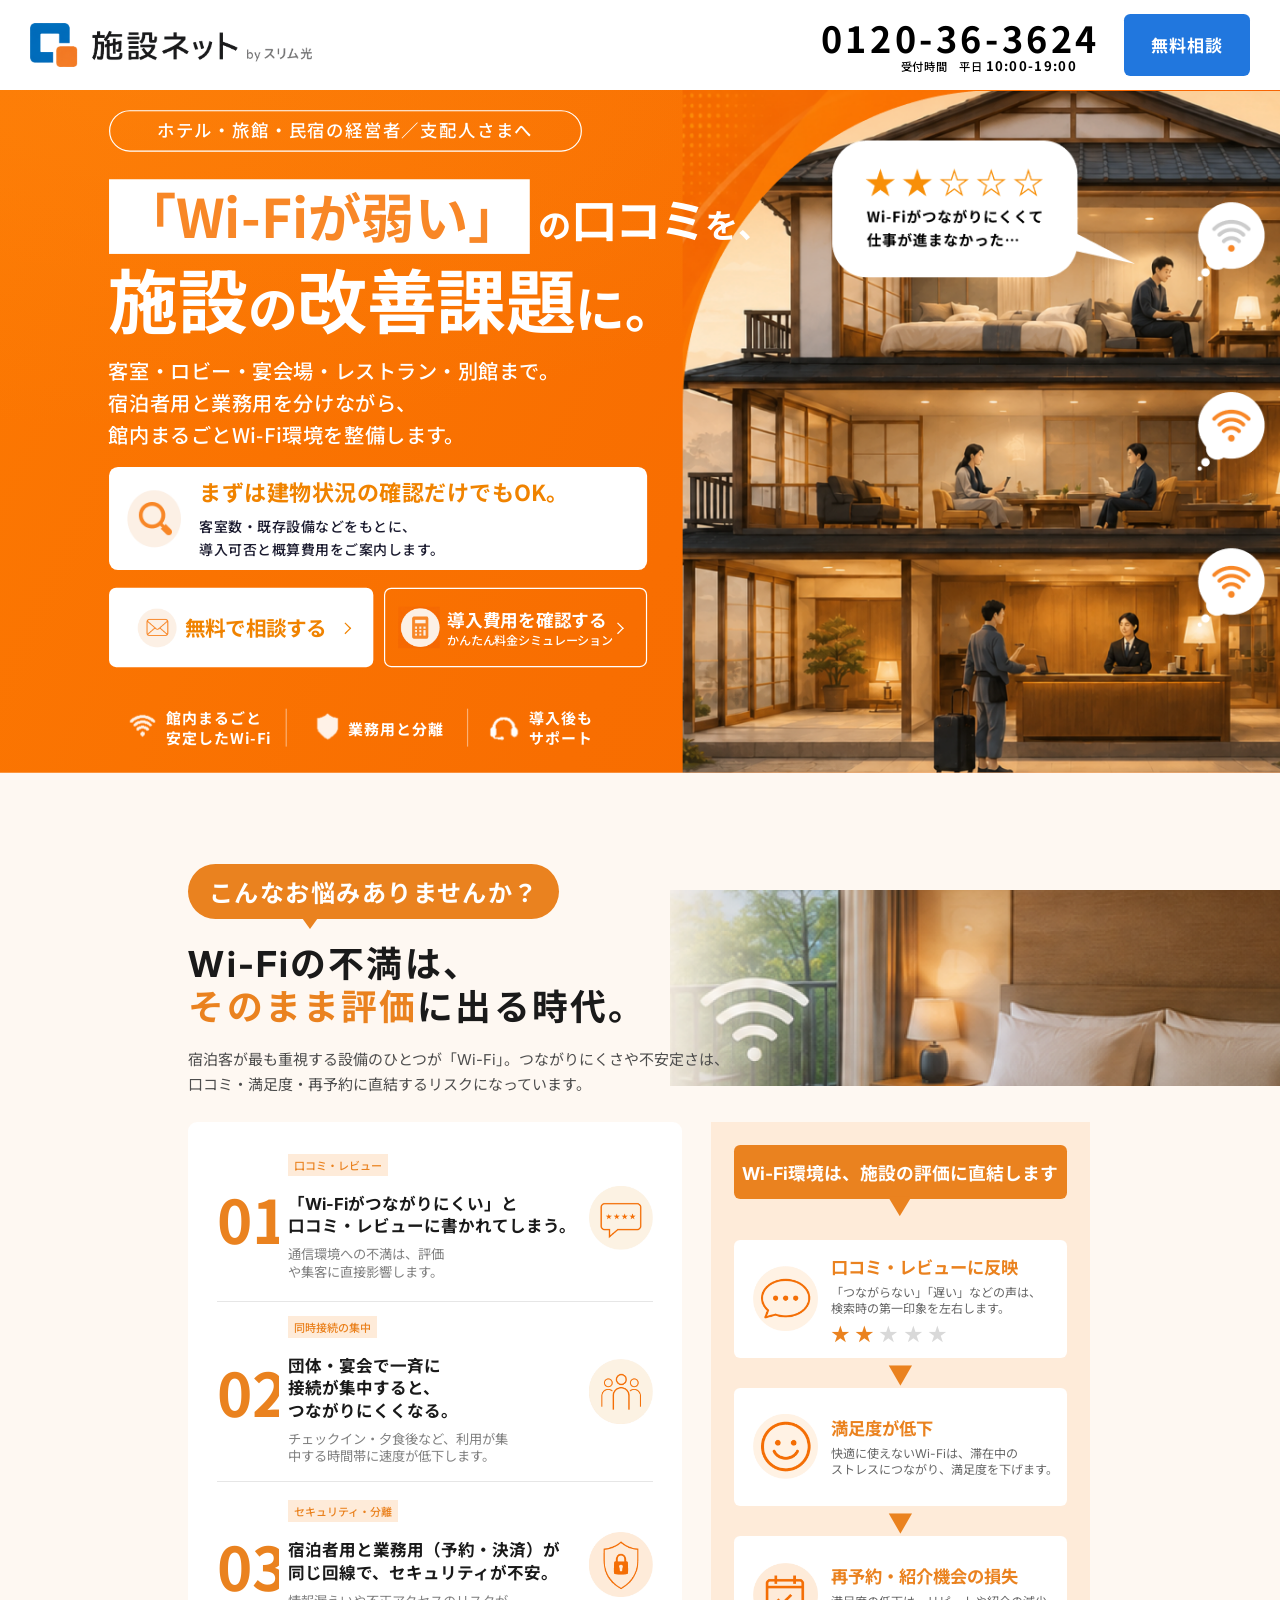
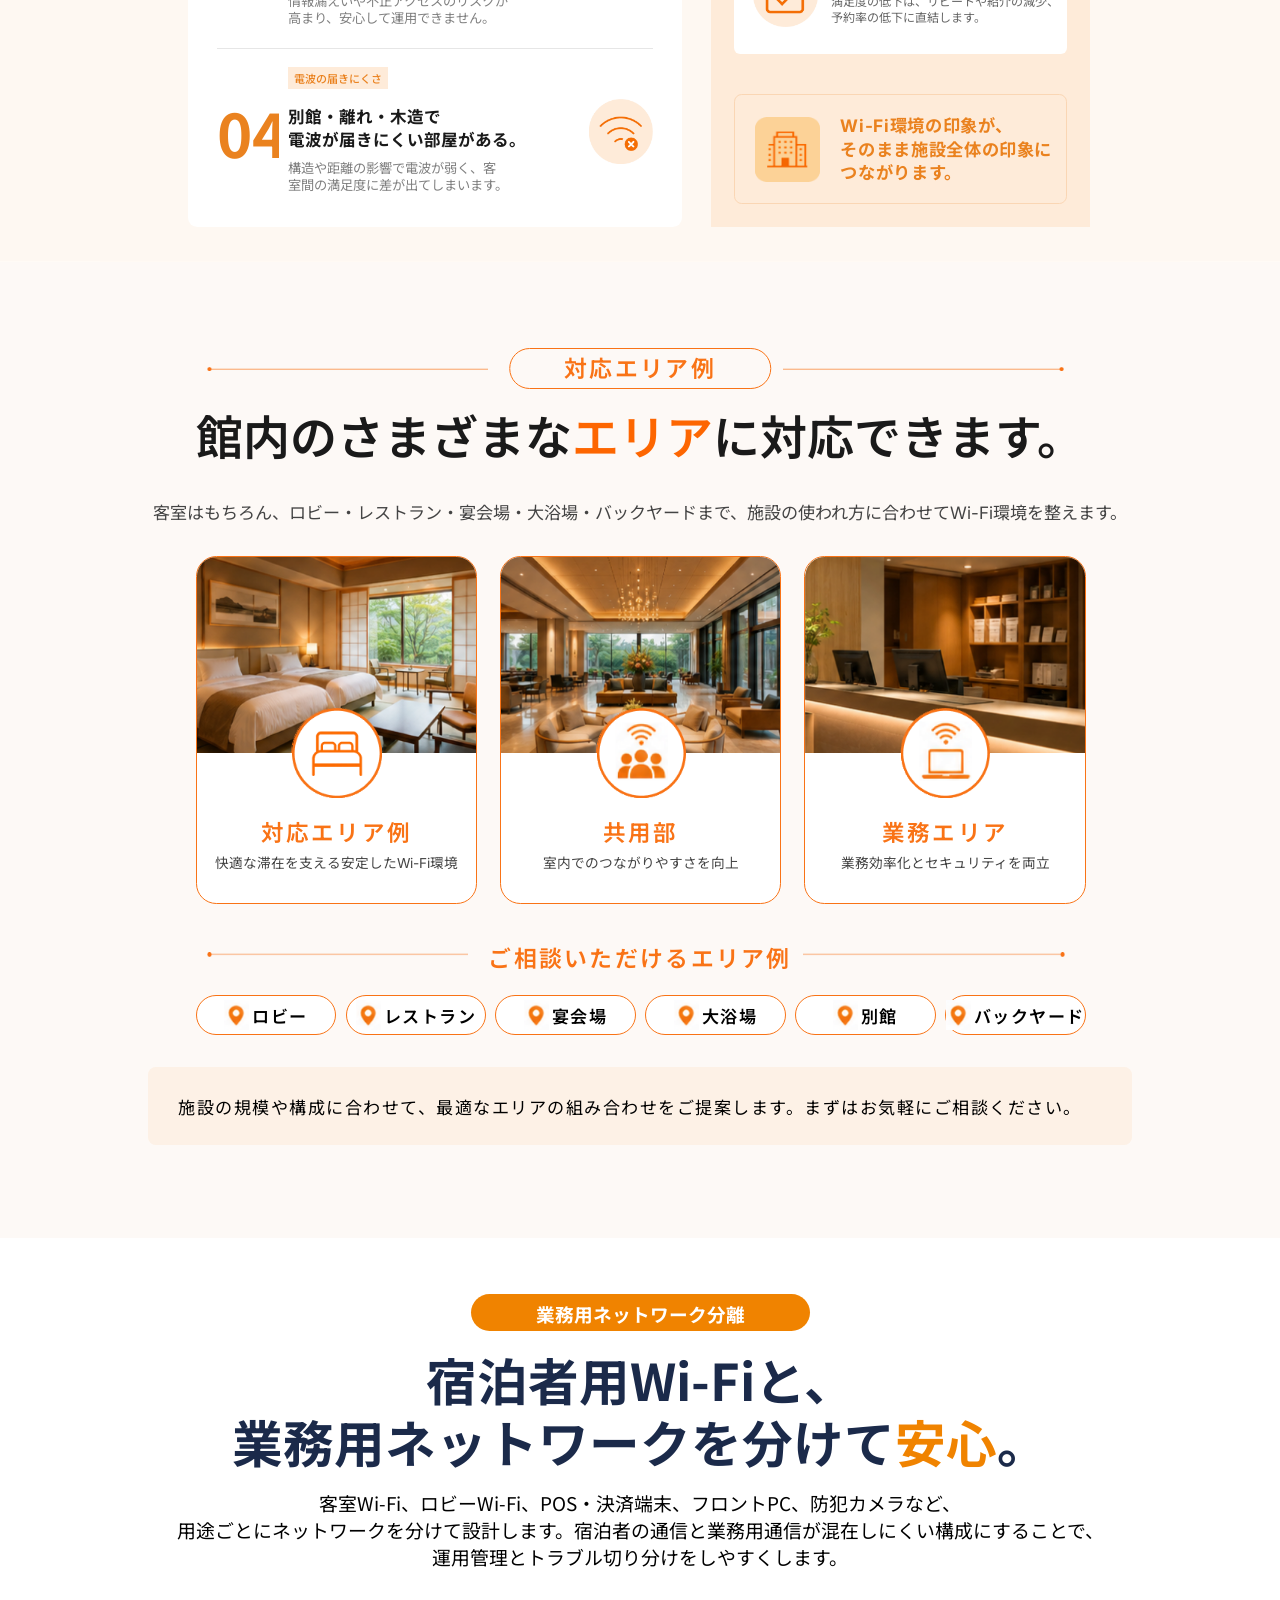
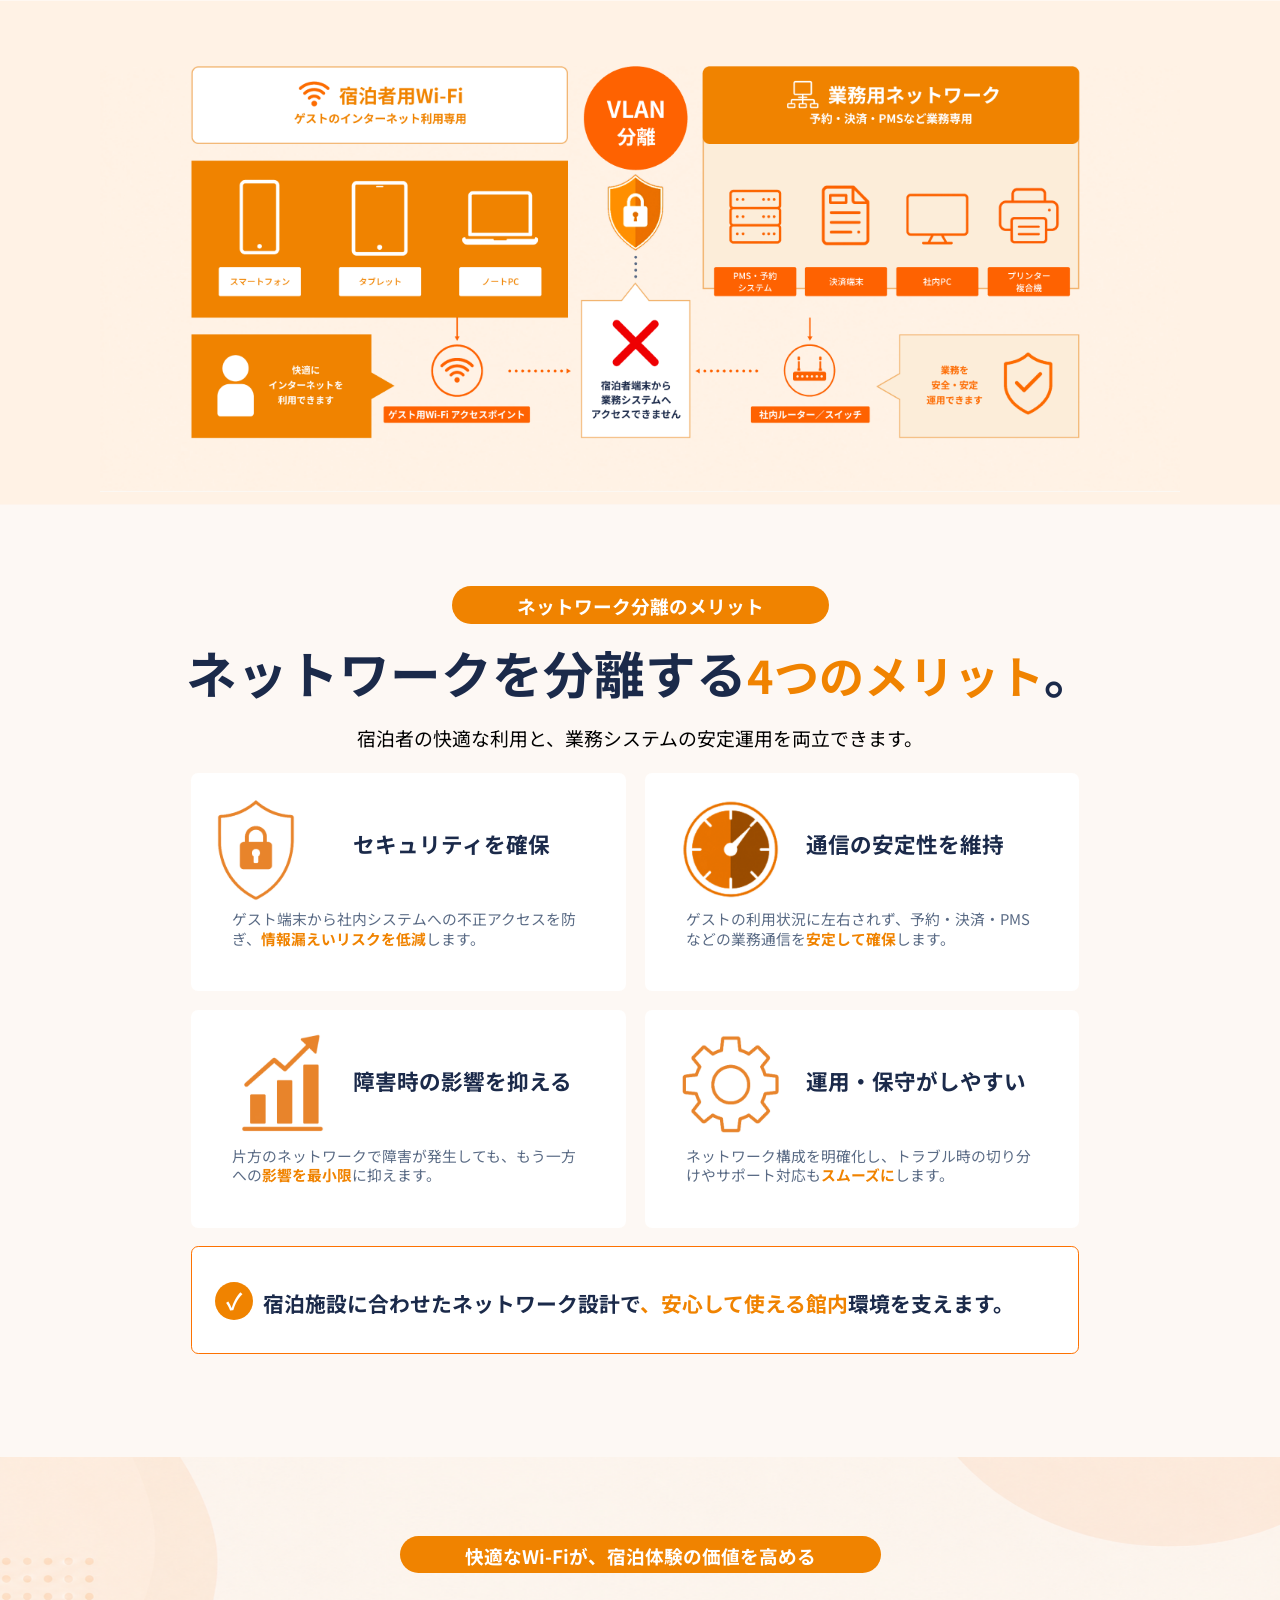
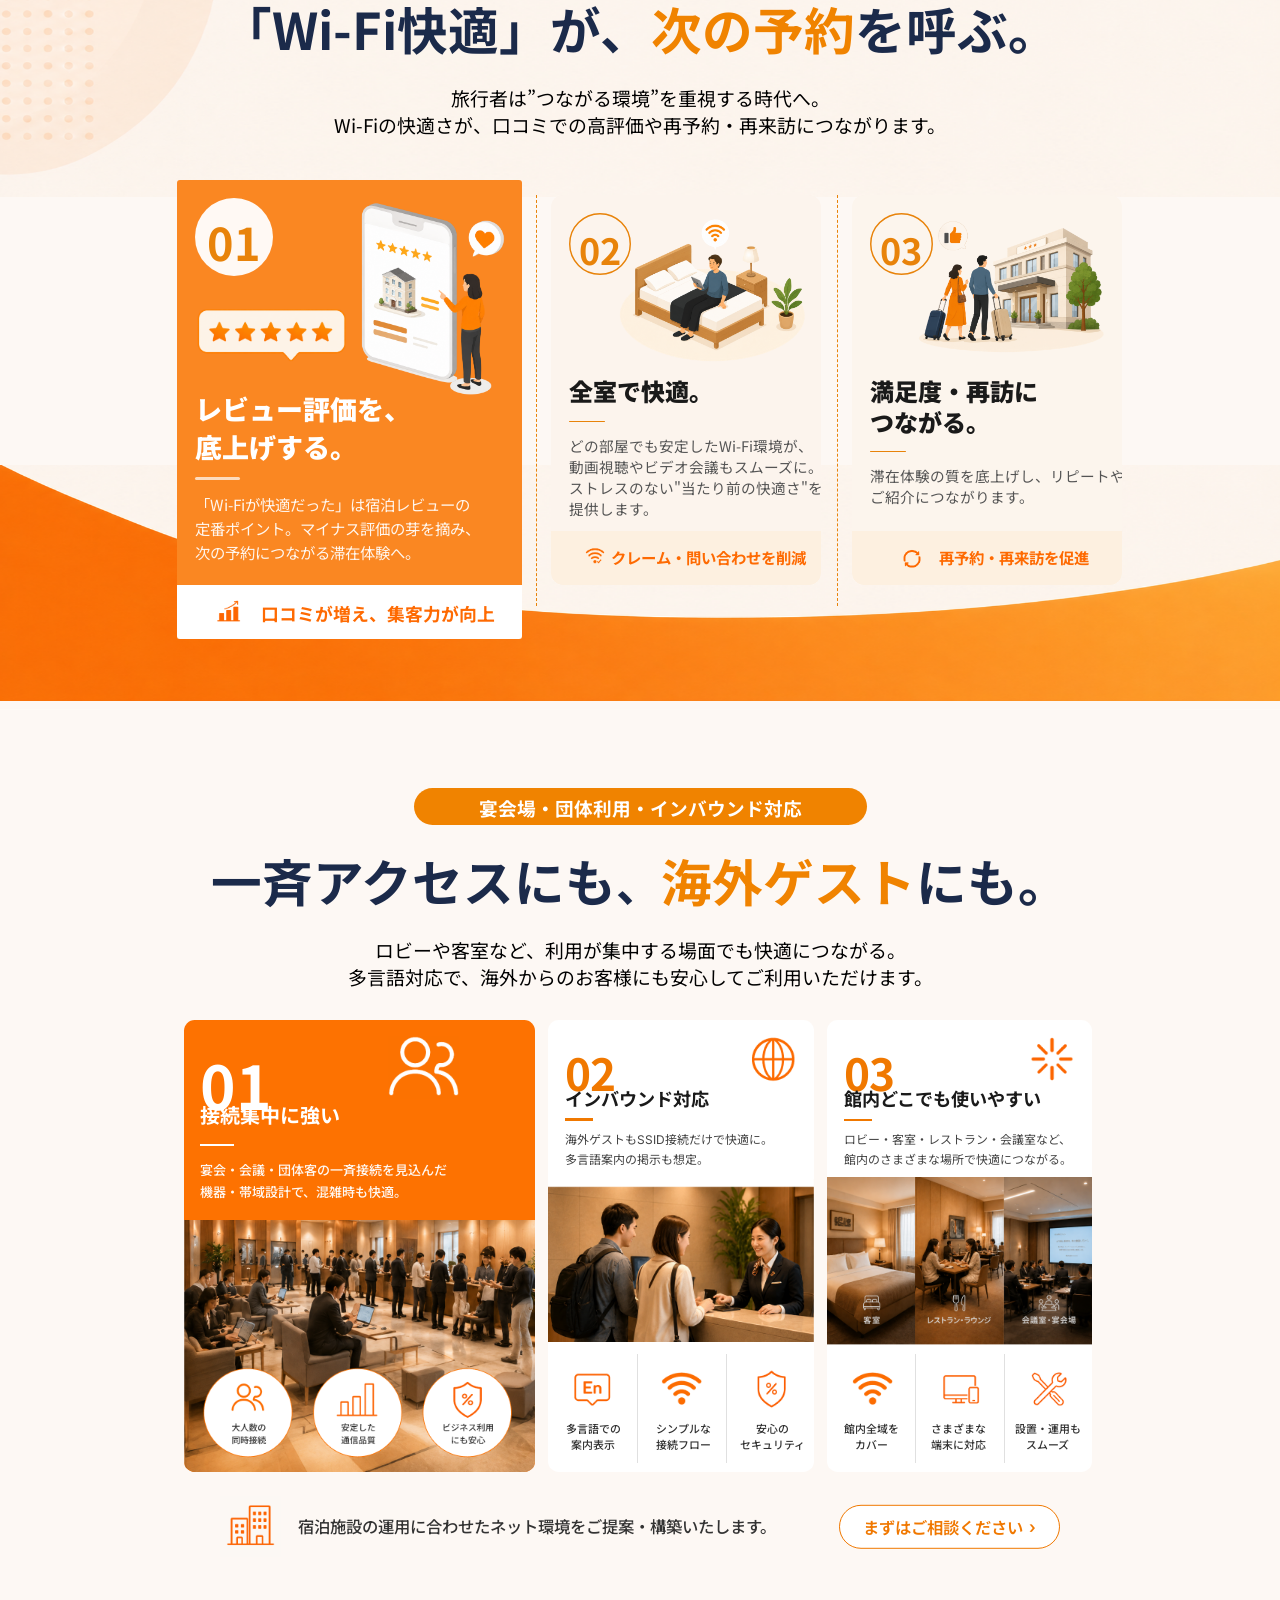
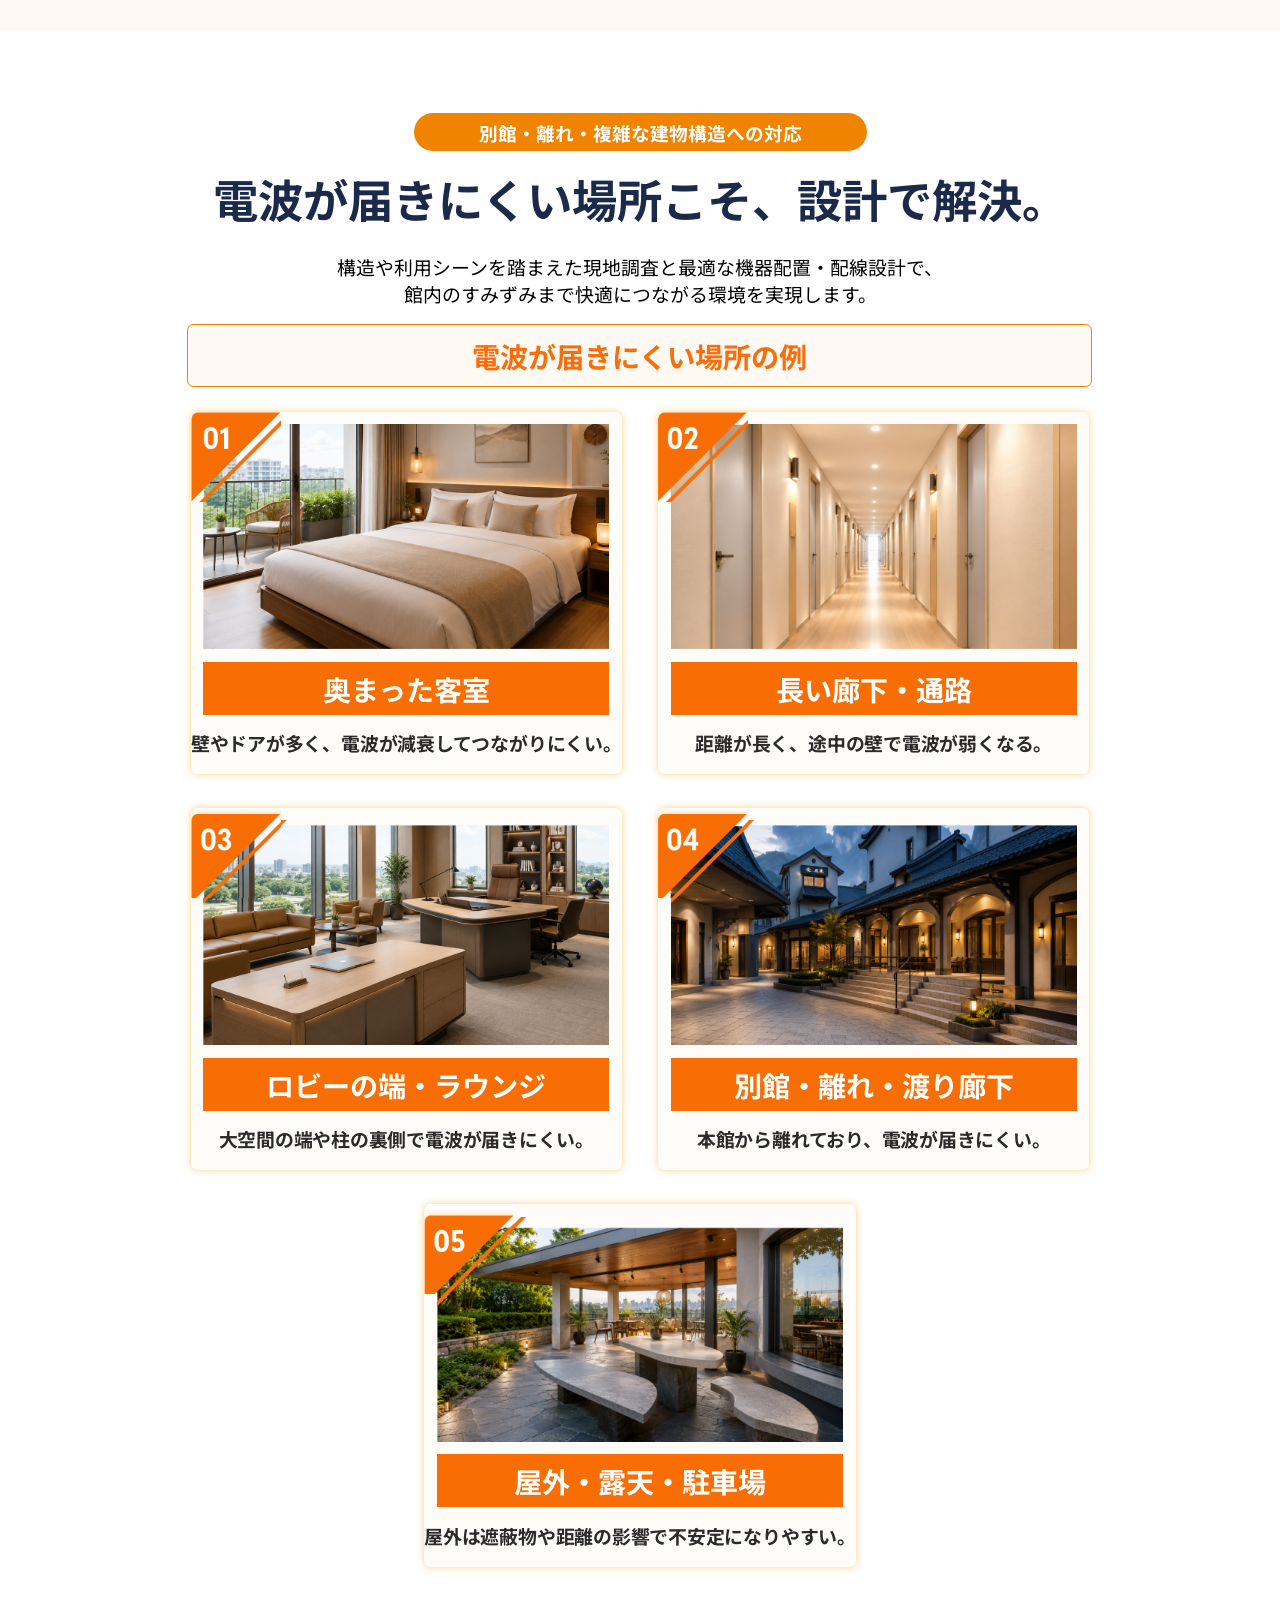
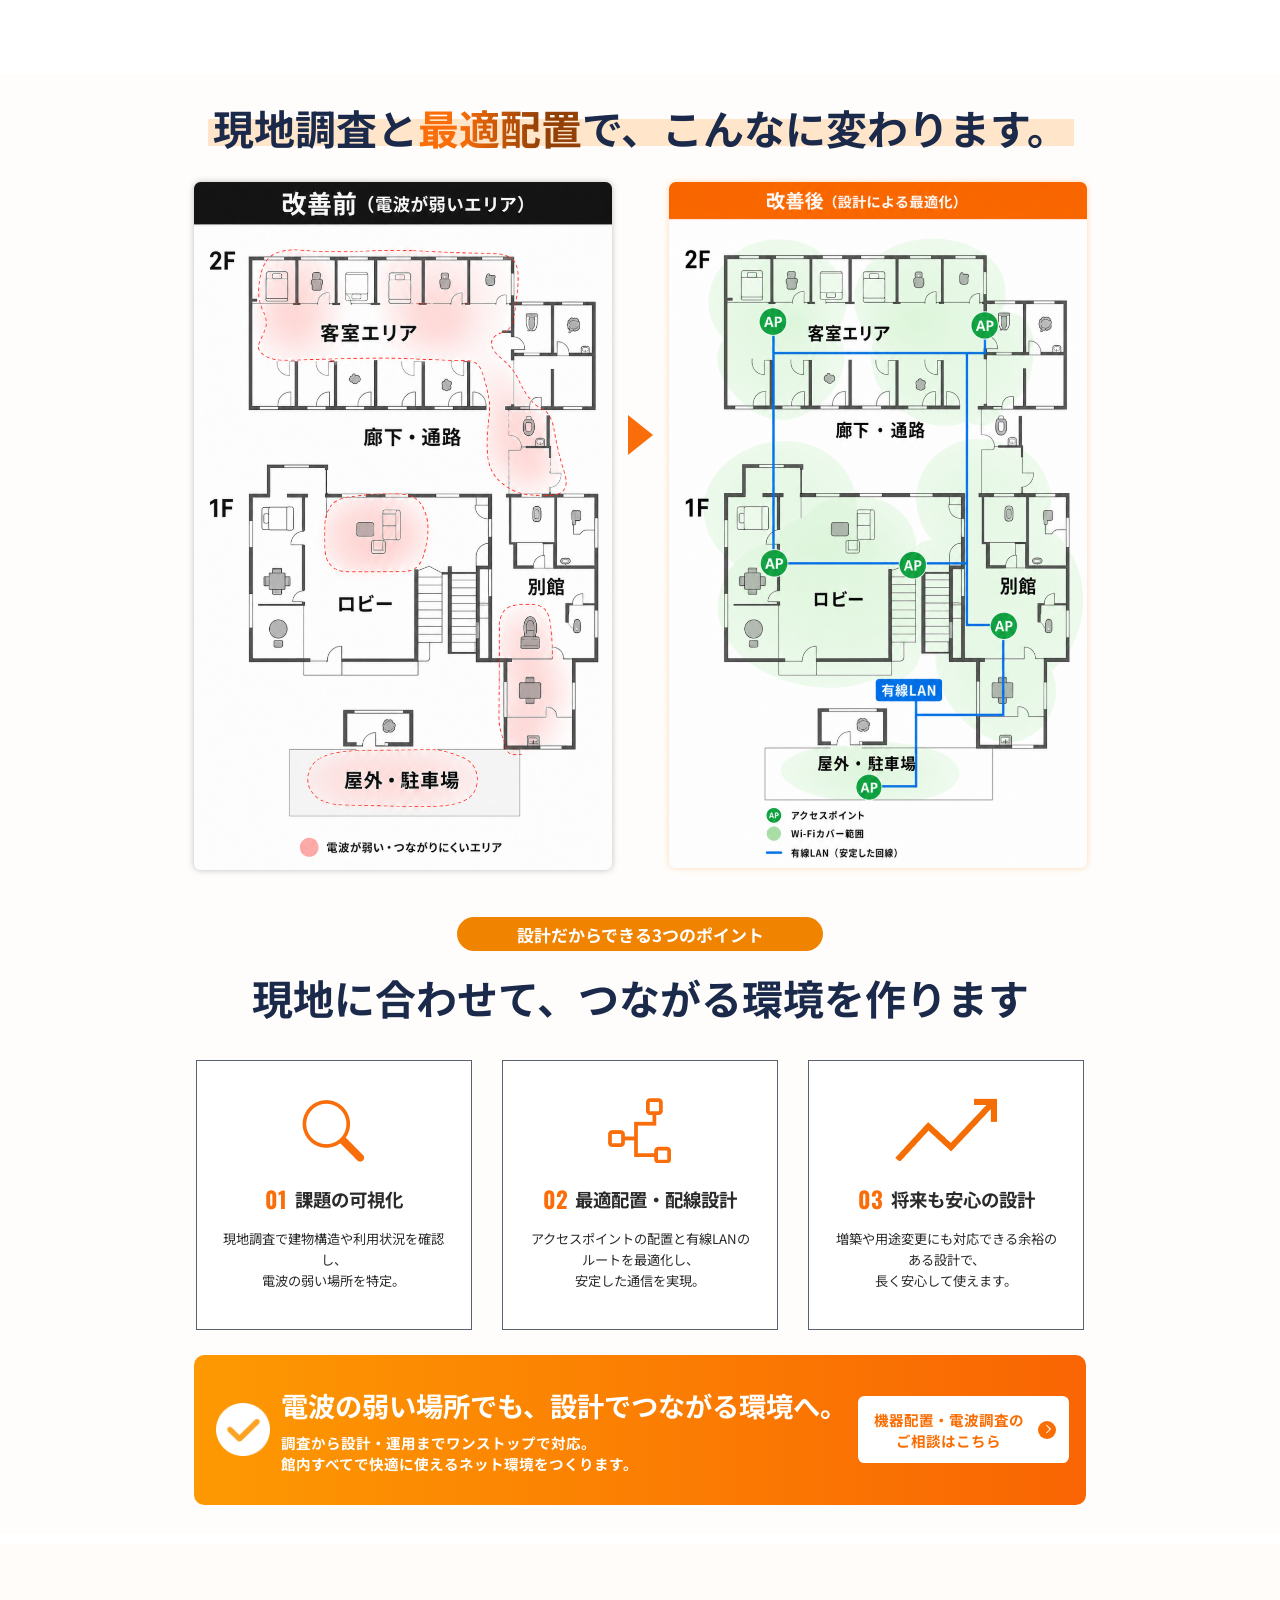
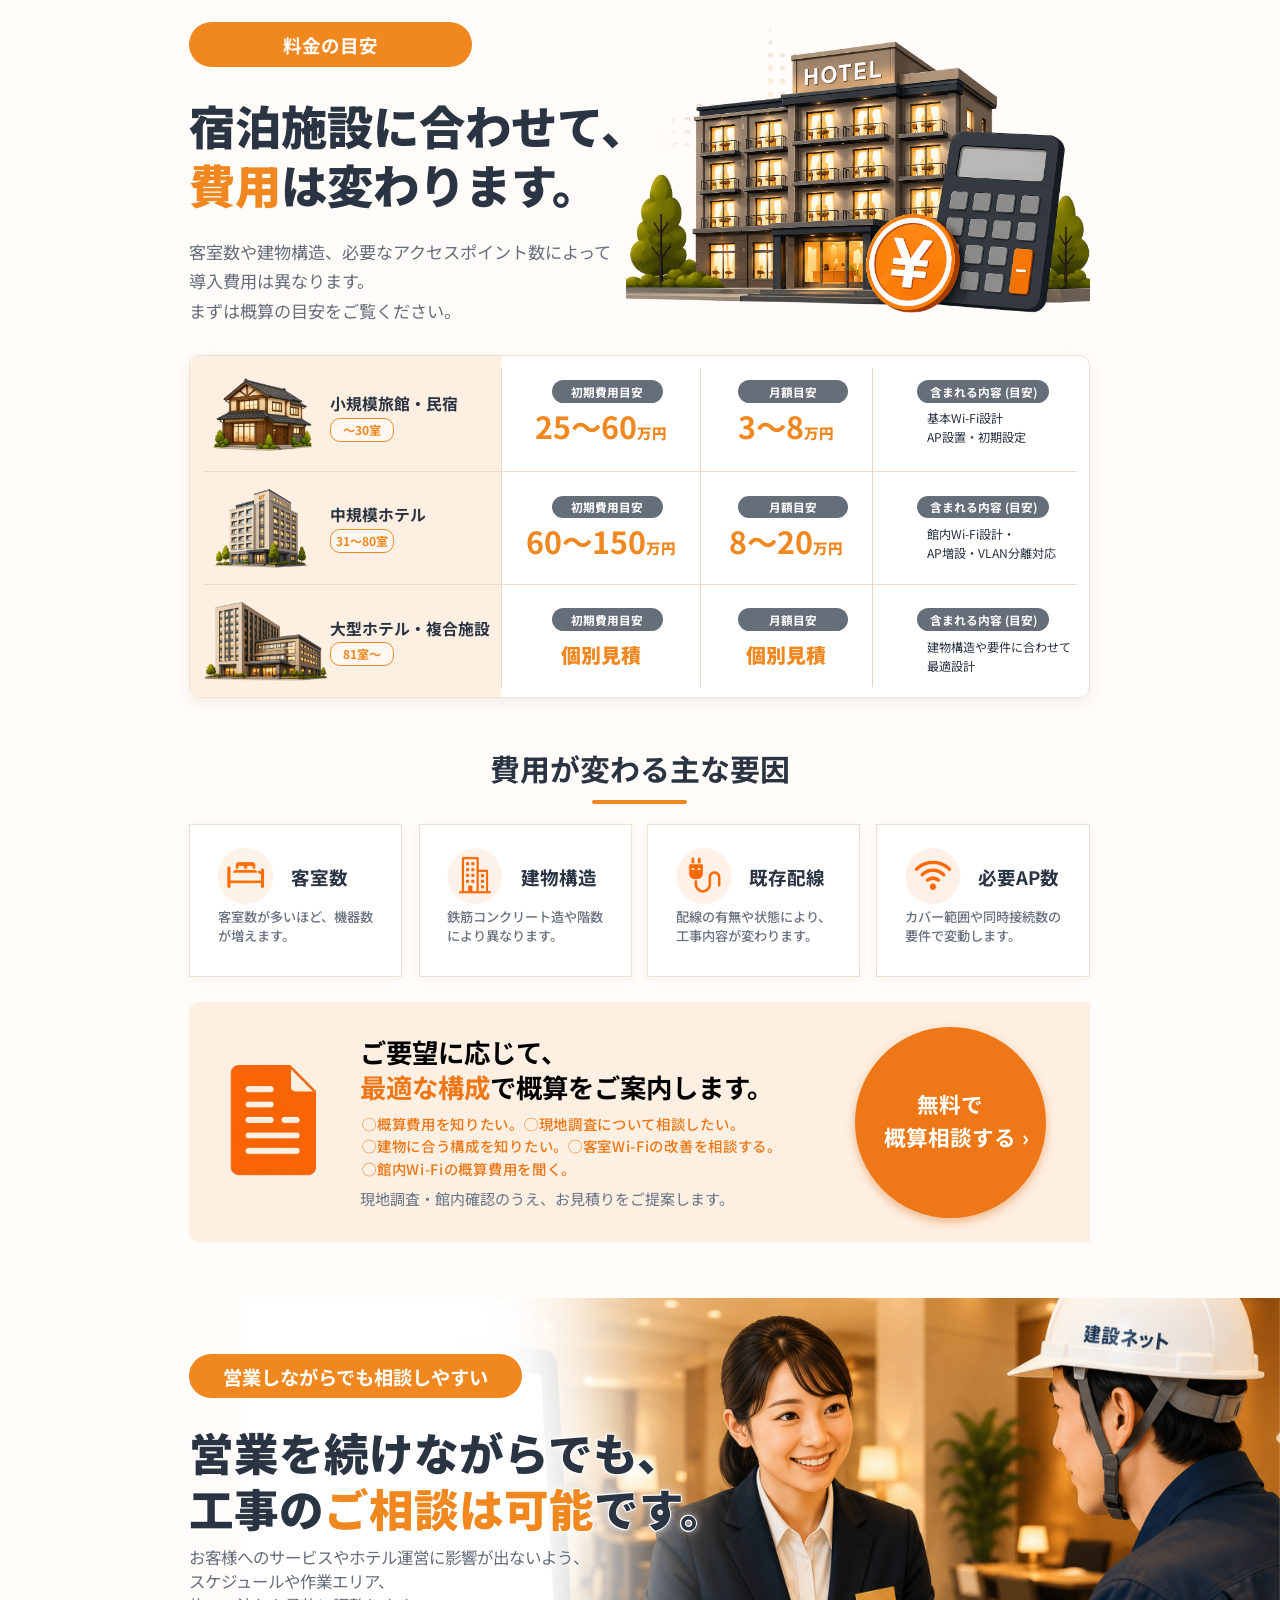
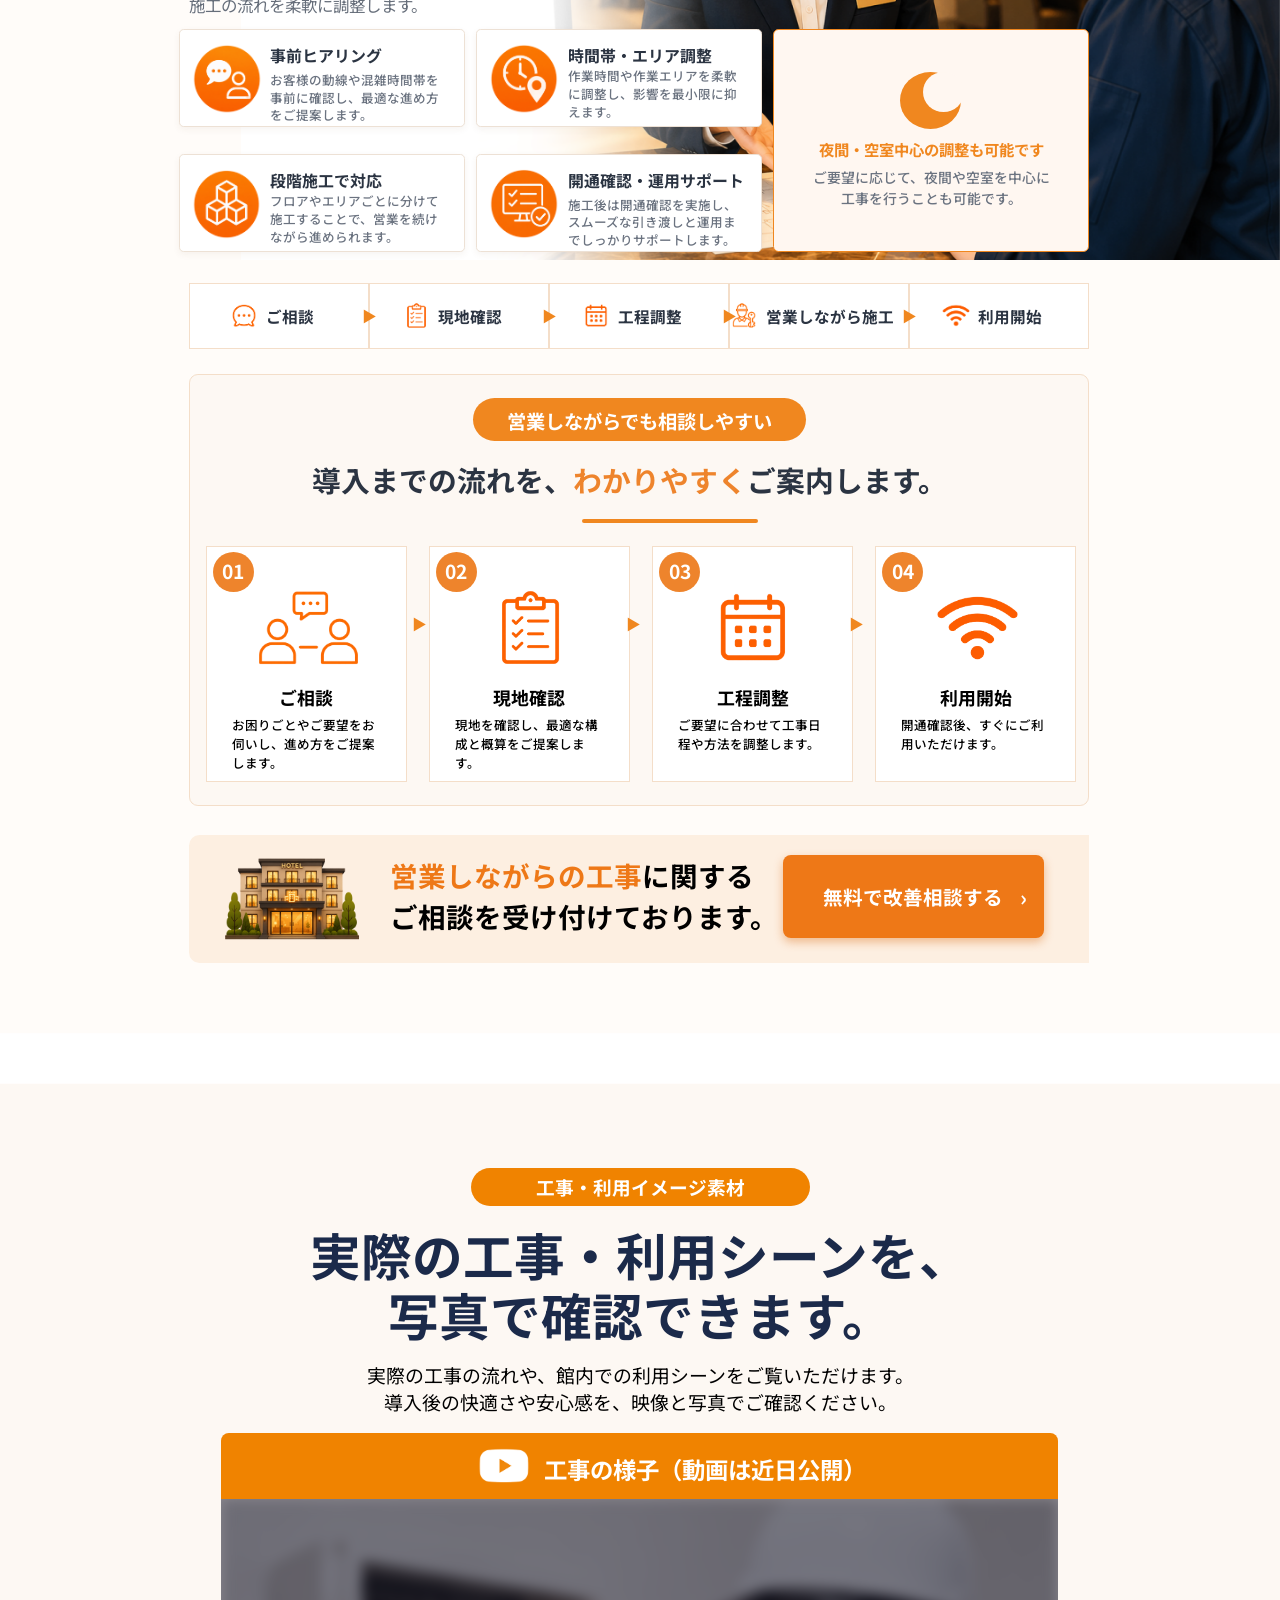
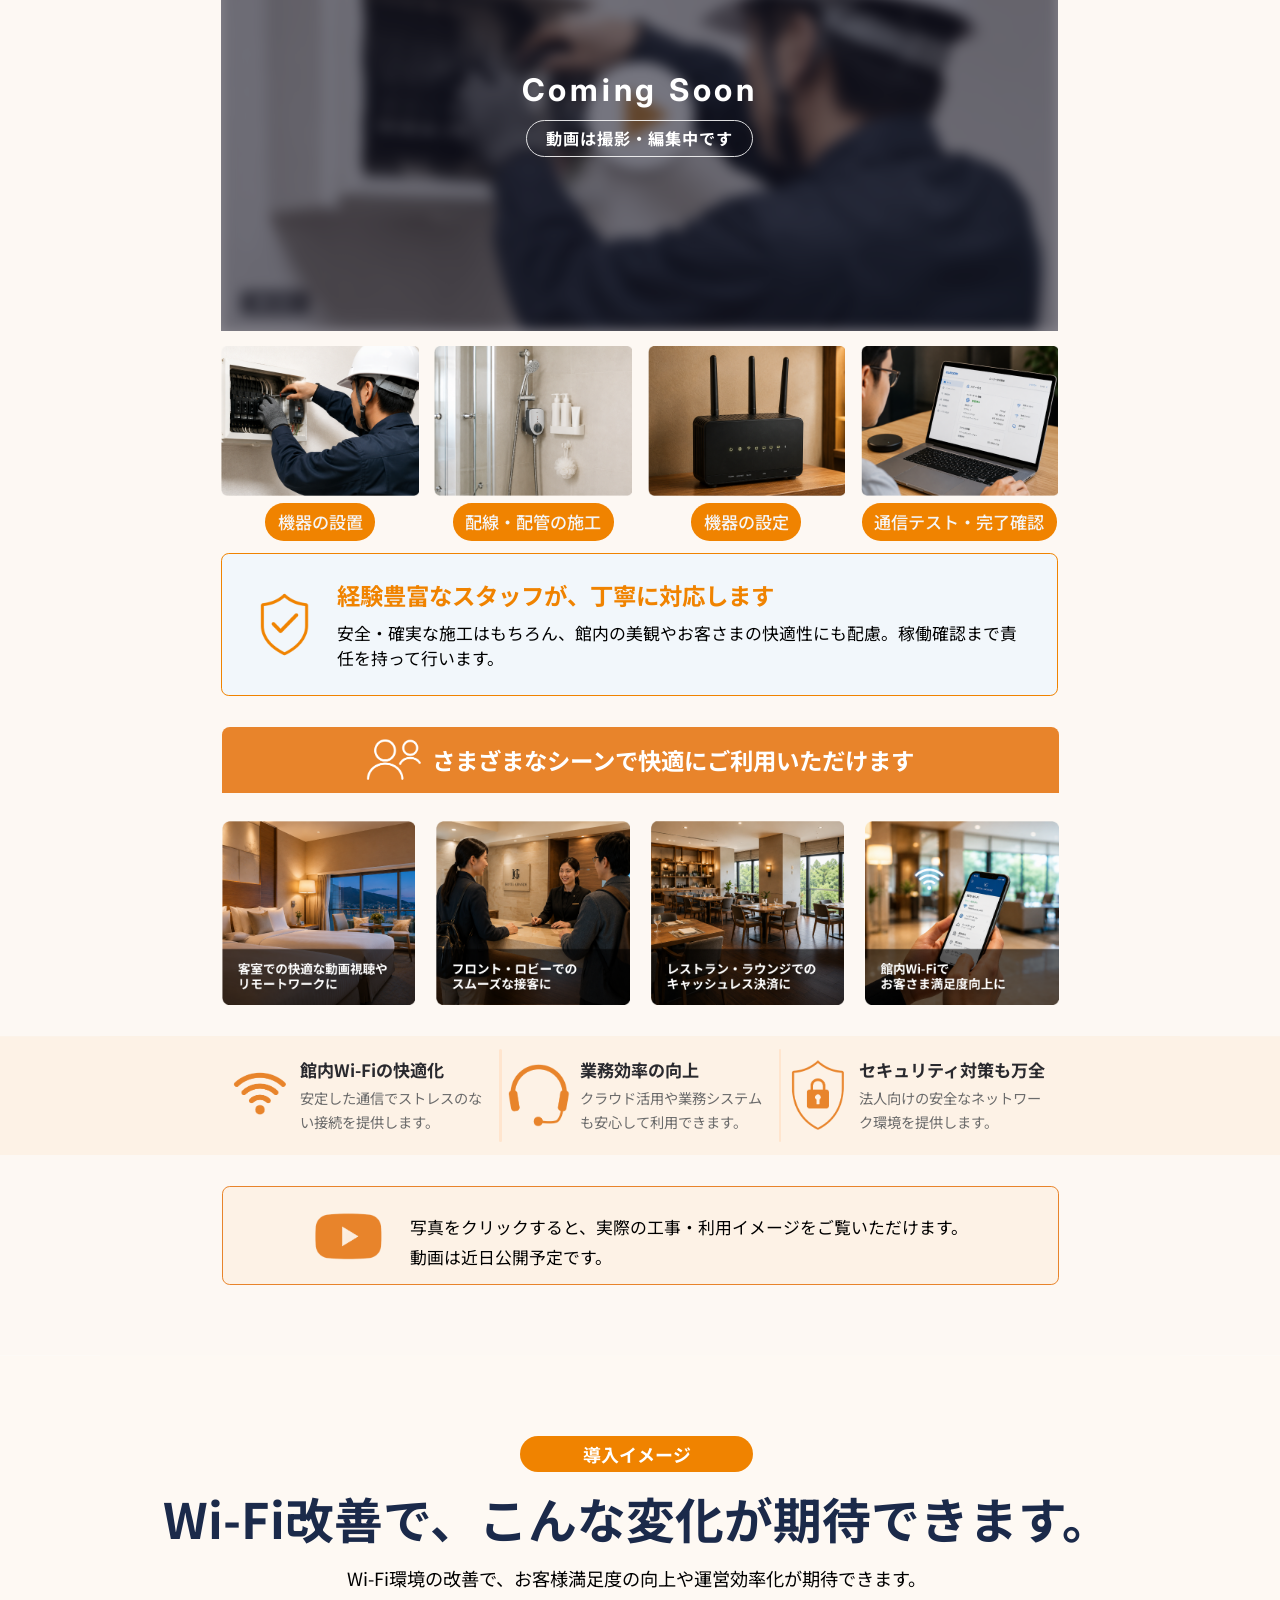
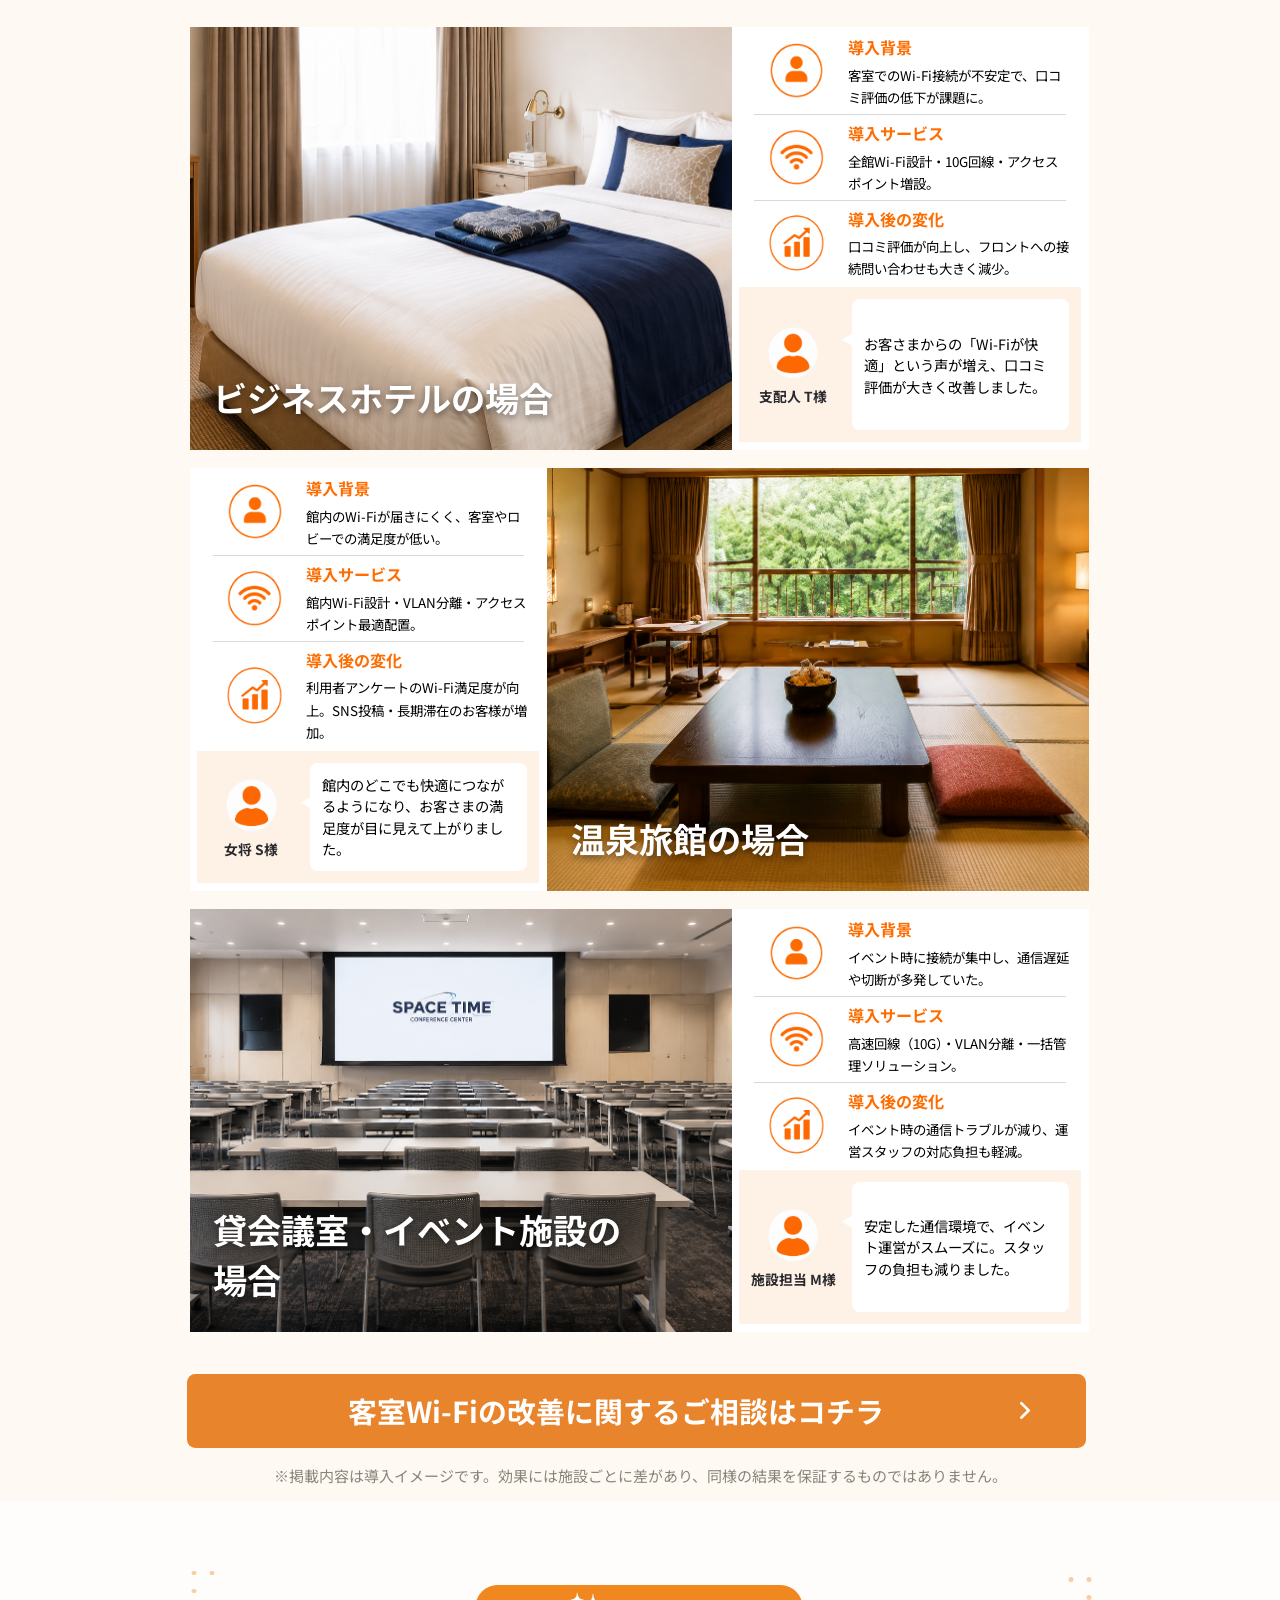
==== commit 82ee2e6d: "石躍さんレビュー反映（誤字修正8件・事例セクションをイメージ形式へ・マンションFVの隙間修正） - 誤字・コピーミス8件（まるごと重複／フローリード／FVサブコピー／住戸ごと／数字接触／鉤括弧／こそ、" ====
--- a/hotel.html
+++ b/hotel.html
@@ -59,7 +59,7 @@
       <h1 class="hfv__h1">
         <span class="hfv__h1-box" aria-hidden="true"></span>
         <span class="hfv__h1-line1">
-          <span class="hfv__h1-weak">Wi-Fiが弱い</span><span class="hfv__h1-s1">の</span><span class="hfv__h1-m1">口コミ</span><span class="hfv__h1-s1">を、</span>
+          <span class="hfv__h1-weak">「Wi-Fiが弱い」</span><span class="hfv__h1-s1">の</span><span class="hfv__h1-m1">口コミ</span><span class="hfv__h1-s1">を、</span>
         </span>
         <span class="hfv__h1-line2">施設<span class="hfv__h1-s2">の</span>改善課題<span class="hfv__h1-s2">に。</span></span>
       </h1>
@@ -523,7 +523,7 @@
     <section class="h-bld">
       <div class="h-bld__head">
         <p class="h-net__pill">別館・離れ・複雑な建物構造への対応</p>
-        <h2 class="h-bld__headline">電波が届きにくい場所こそが、設計で解決。</h2>
+        <h2 class="h-bld__headline">電波が届きにくい場所こそ、設計で解決。</h2>
         <p class="h-bld__lead">構造や利用シーンを踏まえた現地調査と最適な機器配置・配線設計で、<br>館内のすみずみまで快適につながる環境を実現します。</p>
       </div>
       <p class="h-bld__band">電波が届きにくい場所の例</p>
@@ -556,13 +556,13 @@
         <img class="h-bld__no" src="assets/hotel/bld_no5.png" alt="05">
         <img class="h-bld__photo" src="assets/hotel/bld_ph5.png" alt="屋外・露天・駐車場のイメージ">
         <p class="h-bld__title">屋外・露天・駐車場</p>
-        <p class="h-bld__text">屋外や遮蔽物や距離の影響で不安定になりやすい。</p>
+        <p class="h-bld__text">屋外は遮蔽物や距離の影響で不安定になりやすい。</p>
       </div>
 
       <!-- SP専用（900px以下） -->
       <div class="sp-hbld sp-only">
         <p class="sp-hpill">別館・離れ・複雑な建物構造への対応</p>
-        <h2 class="sp-hbld__h">電波が届きにくい場所こそが、<br><span class="sp-hl-u">設計で解決。</span></h2>
+        <h2 class="sp-hbld__h">電波が届きにくい場所こそ、<br><span class="sp-hl-u">設計で解決。</span></h2>
         <p class="sp-hbld__lead">構造や利用シーンを踏まえた現地調査と最適な機器配置・配線設計で、館内のすみずみまで快適につながる環境を実現します。</p>
         <p class="sp-hbld__sub">電波が届きにくい場所の例</p>
         <ul class="sp-hbld__cards">
@@ -598,7 +598,7 @@
             <img class="sp-hbld__ph" src="assets/hotel/bld_ph5.png" alt="屋外・露天・駐車場のイメージ">
             <div class="sp-hbld__body">
               <p class="sp-hbld__ct">屋外・露天・駐車場</p>
-              <p class="sp-hbld__cx">屋外や遮蔽物や距離の影響で不安定になりやすい。</p>
+              <p class="sp-hbld__cx">屋外は遮蔽物や距離の影響で不安定になりやすい。</p>
             </div>
           </li>
         </ul>
@@ -1000,9 +1000,9 @@
     <section class="h-vo">
 
       <div class="h-vo__head">
-        <p class="h-vo__pill">導入事例イメージ</p>
-        <h2 class="h-vo__title">導入した施設さまの声。</h2>
-        <p class="h-vo__lead">Wi-Fi環境の改善で、お客様満足度の向上や運営効率化を実現しています。</p>
+        <p class="h-vo__pill">導入イメージ</p>
+        <h2 class="h-vo__title">Wi-Fi改善で、こんな変化が期待できます。</h2>
+        <p class="h-vo__lead">Wi-Fi環境の改善で、お客様満足度の向上や運営効率化が期待できます。</p>
       </div>
 
       <!-- 事例1 -->
@@ -1010,9 +1010,7 @@
         <div class="h-vo__photo" style="left:0;">
           <img src="assets/hotel/vo_photo1.png" style="left:0; top:0; width:100%; height:100%; object-position:68% center;" alt="ビジネスホテルの客室のイメージ">
           <div class="h-vo__caption">
-            <span class="h-vo__cat">ビジネスホテル</span>
-            <p class="h-vo__name">オーロラホテル東京 様</p>
-            <p class="h-vo__sub">客室数：120室 ／ 東京都</p>
+            <p class="h-vo__name">ビジネスホテルの場合</p>
           </div>
         </div>
         <div class="h-vo__info" style="left:45.1575rem;">
@@ -1037,7 +1035,7 @@
               <span class="h-vo__ric"><img src="assets/hotel/vo_ic_ch.png" style="width:5.231875rem;" alt=""></span>
               <div class="h-vo__rbody">
                 <p class="h-vo__rt">導入後の変化</p>
-                <p class="h-vo__rx">口コミ評価が3.2から4.6に向上。フロントへの接続問い合わせが約70%減少。</p>
+                <p class="h-vo__rx">口コミ評価が向上し、フロントへの接続問い合わせも大きく減少。</p>
               </div>
             </div>
           </div>
@@ -1096,9 +1094,7 @@
         <div class="h-vo__photo" style="left:29.80375rem;">
           <img src="assets/hotel/vo_photo2.png" style="left:0; top:0; width:100%; height:100%;" alt="旅館の和室のイメージ">
           <div class="h-vo__caption">
-            <span class="h-vo__cat">温泉旅館</span>
-            <p class="h-vo__name">さくら庵 様</p>
-            <p class="h-vo__sub">客室数：45室 ／ 長野県</p>
+            <p class="h-vo__name">温泉旅館の場合</p>
           </div>
         </div>
       </article>
@@ -1108,9 +1104,7 @@
         <div class="h-vo__photo" style="left:0;">
           <img src="assets/hotel/vo_photo3.png" style="left:0; top:0; width:100%; height:100%;" alt="イベントホールのイメージ">
           <div class="h-vo__caption">
-            <span class="h-vo__cat">貸会議室・イベント施設</span>
-            <p class="h-vo__name">イベントホール新宿 様</p>
-            <p class="h-vo__sub">収容人数：300名 ／ 東京都</p>
+            <p class="h-vo__name">貸会議室・イベント施設の場合</p>
           </div>
         </div>
         <div class="h-vo__info" style="left:45.1575rem;">
@@ -1135,7 +1129,7 @@
               <span class="h-vo__ric"><img src="assets/hotel/vo_ic_ch.png" style="width:5.231875rem;" alt=""></span>
               <div class="h-vo__rbody">
                 <p class="h-vo__rt">導入後の変化</p>
-                <p class="h-vo__rx">イベント時の通信トラブルがほぼゼロに。運営スタッフの対応工数を約50%削減。</p>
+                <p class="h-vo__rx">イベント時の通信トラブルが減り、運営スタッフの対応負担も軽減。</p>
               </div>
             </div>
           </div>
@@ -1157,33 +1151,30 @@
         <span class="h-vo__cta-text">客室Wi-Fiの改善に関するご相談はコチラ</span>
         <img class="h-vo__cta-chev" src="assets/hotel/vo_chev.svg" alt="" aria-hidden="true">
       </a>
+      <p class="h-vo__note">※掲載内容は導入イメージです。効果には施設ごとに差があり、同様の結果を保証するものではありません。</p>
 
       <!-- SP専用（900px以下） -->
       <div class="sp-hvo sp-only">
-        <p class="sp-hpill">導入事例イメージ</p>
-        <h2 class="sp-hvo__h">導入した<span class="sp-hl-u">施設さまの声。</span></h2>
-        <p class="sp-hvo__lead">Wi-Fi環境の改善で、お客様満足度の向上や運営効率化を実現しています。</p>
+        <p class="sp-hpill">導入イメージ</p>
+        <h2 class="sp-hvo__h">Wi-Fi改善で、<br><span class="sp-hl-u">こんな変化が期待できます。</span></h2>
+        <p class="sp-hvo__lead">Wi-Fi環境の改善で、お客様満足度の向上や運営効率化が期待できます。</p>
         <ul class="sp-hvo__cards">
           <li>
             <img class="sp-hvo__photo" src="assets/hotel/vo_photo1.png" alt="ビジネスホテルの導入イメージ">
-            <p class="sp-hvo__tag">ビジネスホテル</p>
-            <p class="sp-hvo__name">オーロラホテル東京 様</p>
-            <p class="sp-hvo__spec">客室数：120室 ／ 東京都</p>
+            <p class="sp-hvo__name">ビジネスホテルの場合</p>
             <dl class="sp-hvo__rows">
               <dt><img src="assets/hotel/vo_ic_bg.png" alt="">導入背景</dt>
               <dd>客室でのWi-Fi接続が不安定で、口コミ評価の低下が課題に。</dd>
               <dt><img src="assets/hotel/vo_ic_sv.png" alt="">導入サービス</dt>
               <dd>全館Wi-Fi設計・10G回線・アクセスポイント増設。</dd>
               <dt><img src="assets/hotel/vo_ic_ch.png" alt="">導入後の変化</dt>
-              <dd>口コミ評価が3.2から4.6に向上。フロントへの接続問い合わせが約70%減少。</dd>
+              <dd>口コミ評価が向上し、フロントへの接続問い合わせも大きく減少。</dd>
             </dl>
             <p class="sp-hvo__voice"><img src="assets/hotel/vo_avatar.png" alt=""><span><b>支配人 T様</b>お客さまからの「Wi-Fiが快適」という声が増え、口コミ評価が大きく改善しました。</span></p>
           </li>
           <li>
             <img class="sp-hvo__photo" src="assets/hotel/vo_photo2.png" alt="温泉旅館の導入イメージ">
-            <p class="sp-hvo__tag">温泉旅館</p>
-            <p class="sp-hvo__name">さくら庵 様</p>
-            <p class="sp-hvo__spec">客室数：45室 ／ 長野県</p>
+            <p class="sp-hvo__name">温泉旅館の場合</p>
             <dl class="sp-hvo__rows">
               <dt><img src="assets/hotel/vo_ic_bg.png" alt="">導入背景</dt>
               <dd>館内のWi-Fiが届きにくく、客室やロビーでの満足度が低い。</dd>
@@ -1196,20 +1187,19 @@
           </li>
           <li>
             <img class="sp-hvo__photo" src="assets/hotel/vo_photo3.png" alt="貸会議室・イベント施設の導入イメージ">
-            <p class="sp-hvo__tag">貸会議室・イベント施設</p>
-            <p class="sp-hvo__name">イベントホール新宿 様</p>
-            <p class="sp-hvo__spec">収容人数：300名 ／ 東京都</p>
+            <p class="sp-hvo__name">貸会議室・イベント施設の場合</p>
             <dl class="sp-hvo__rows">
               <dt><img src="assets/hotel/vo_ic_bg.png" alt="">導入背景</dt>
               <dd>イベント時に接続が集中し、通信遅延や切断が多発していた。</dd>
               <dt><img src="assets/hotel/vo_ic_sv.png" alt="">導入サービス</dt>
               <dd>高速回線（10G）・VLAN分離・一括管理ソリューション。</dd>
               <dt><img src="assets/hotel/vo_ic_ch.png" alt="">導入後の変化</dt>
-              <dd>イベント時の通信トラブルがほぼゼロに。運営スタッフの対応工数を約50%削減。</dd>
+              <dd>イベント時の通信トラブルが減り、運営スタッフの対応負担も軽減。</dd>
             </dl>
             <p class="sp-hvo__voice"><img src="assets/hotel/vo_avatar.png" alt=""><span><b>施設担当 M様</b>安定した通信環境で、イベント運営がスムーズに。スタッフの負担も減りました。</span></p>
           </li>
         </ul>
+        <p class="sp-hnote">※掲載内容は導入イメージです。効果には施設ごとに差があり、同様の結果を保証するものではありません。</p>
         <a class="sp-hvo__cta" href="#">客室Wi-Fiの改善に関するご相談はコチラ<span class="sp-hchev" aria-hidden="true"></span></a>
       </div>
 
--- a/css/hotel.css
+++ b/css/hotel.css
@@ -3191,3 +3191,19 @@
 .h-ij__video-wrap .h-ij__video-photo { filter: blur(0.55rem) grayscale(.35) brightness(.82); }
 .h-ij__video-wrap { overflow: hidden; }
 .h-ij__video-veil { background: rgba(26,26,46,.5); }
+
+/* =====================================================================
+   2026-08-06 石躍さん指摘A：事例セクションをイメージ形式へ
+   （施設名・数値を削除、注釈を追加。文言変更はHTML側）
+   ===================================================================== */
+.h-vo { height: 145.5rem; }
+.h-vo__note {
+  position: absolute;
+  left: 0; right: 0;
+  top: 139.8rem;
+  margin: 0;
+  text-align: center;
+  font-size: 1.25rem;
+  line-height: 1.7;
+  color: #8A8378;
+}
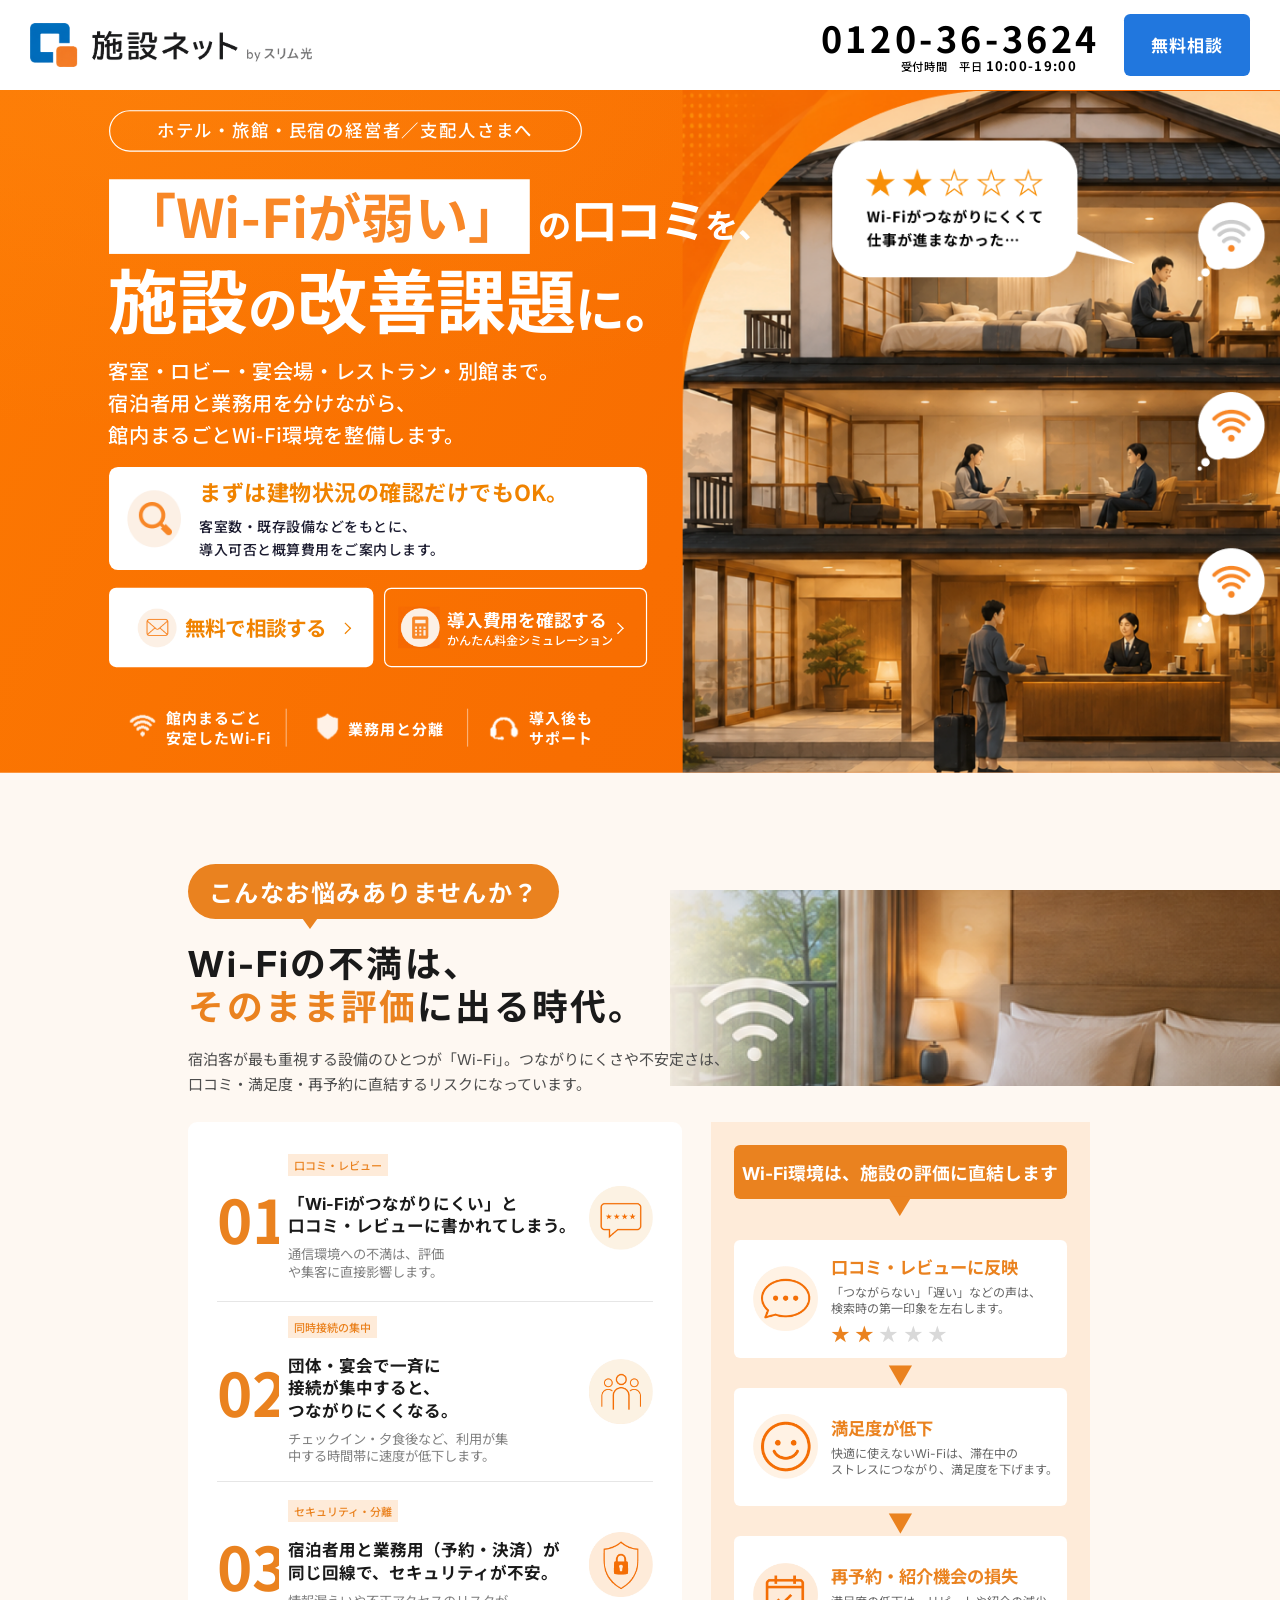
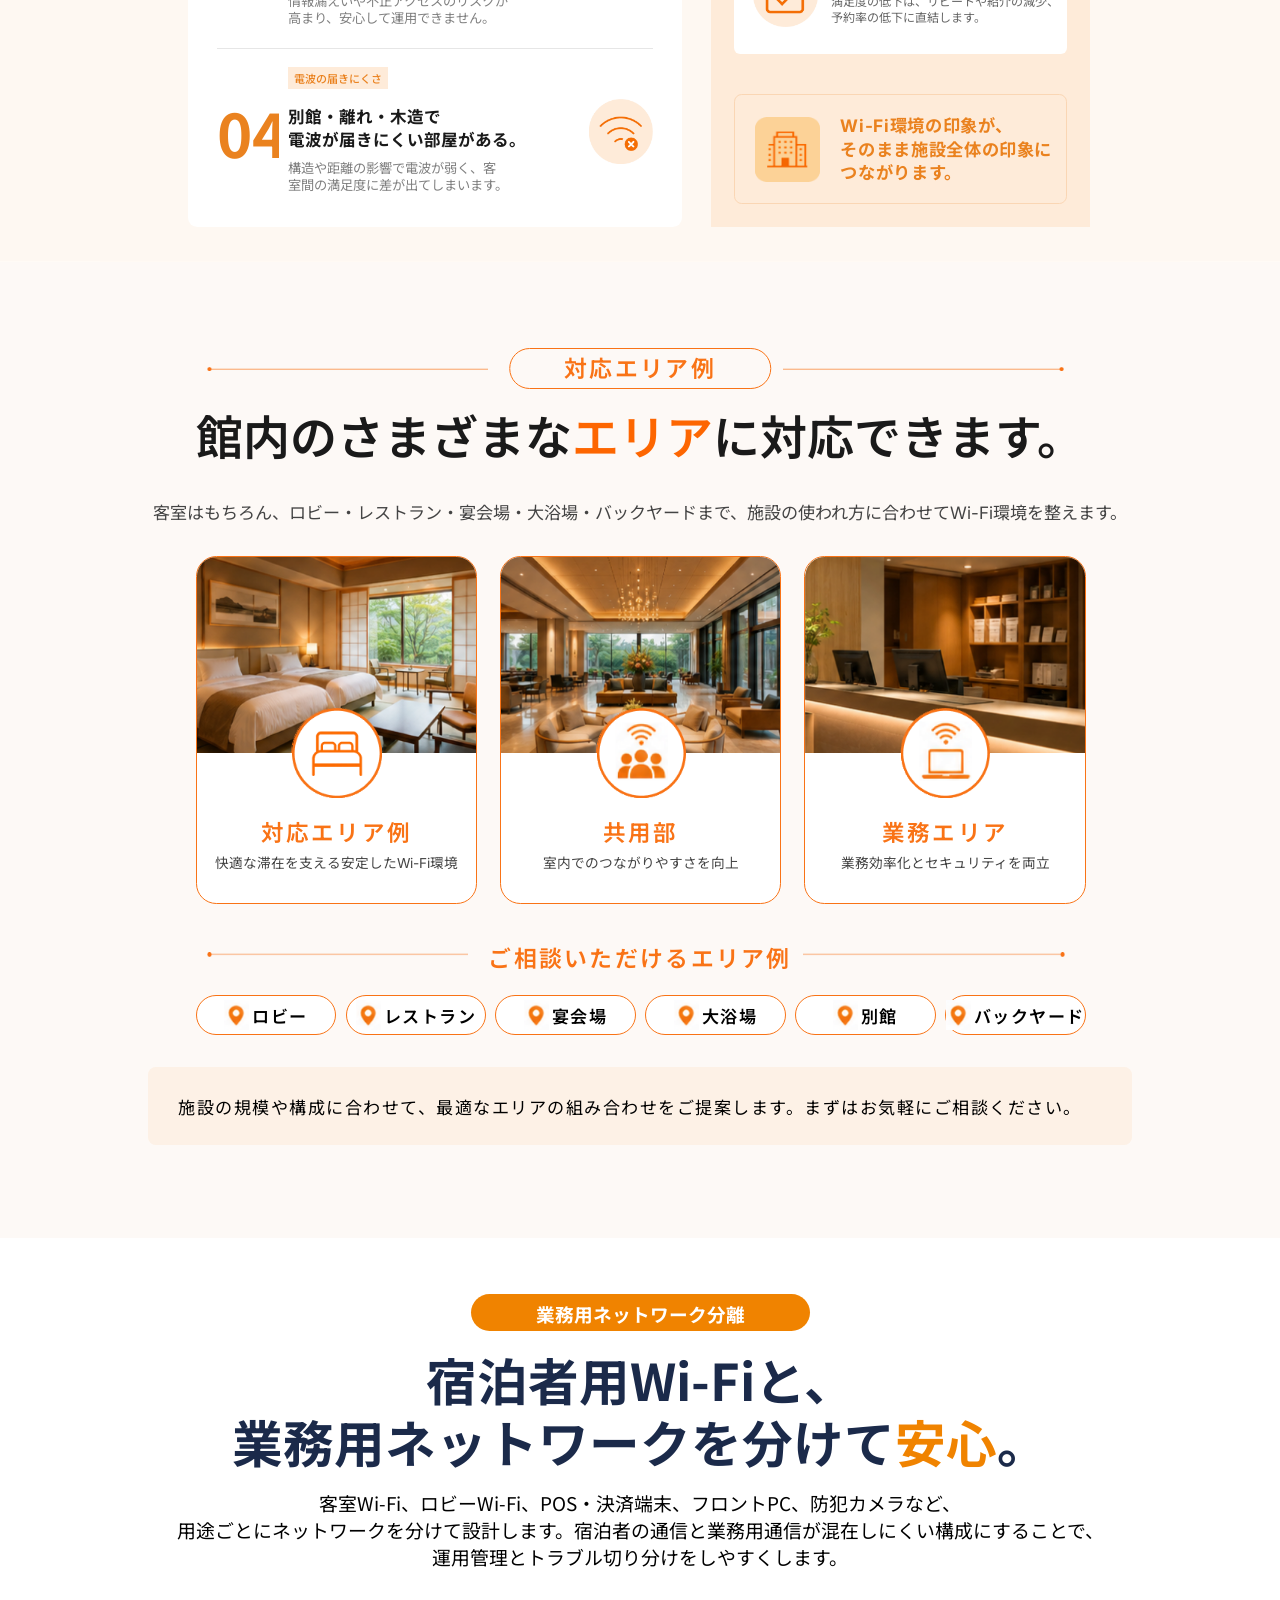
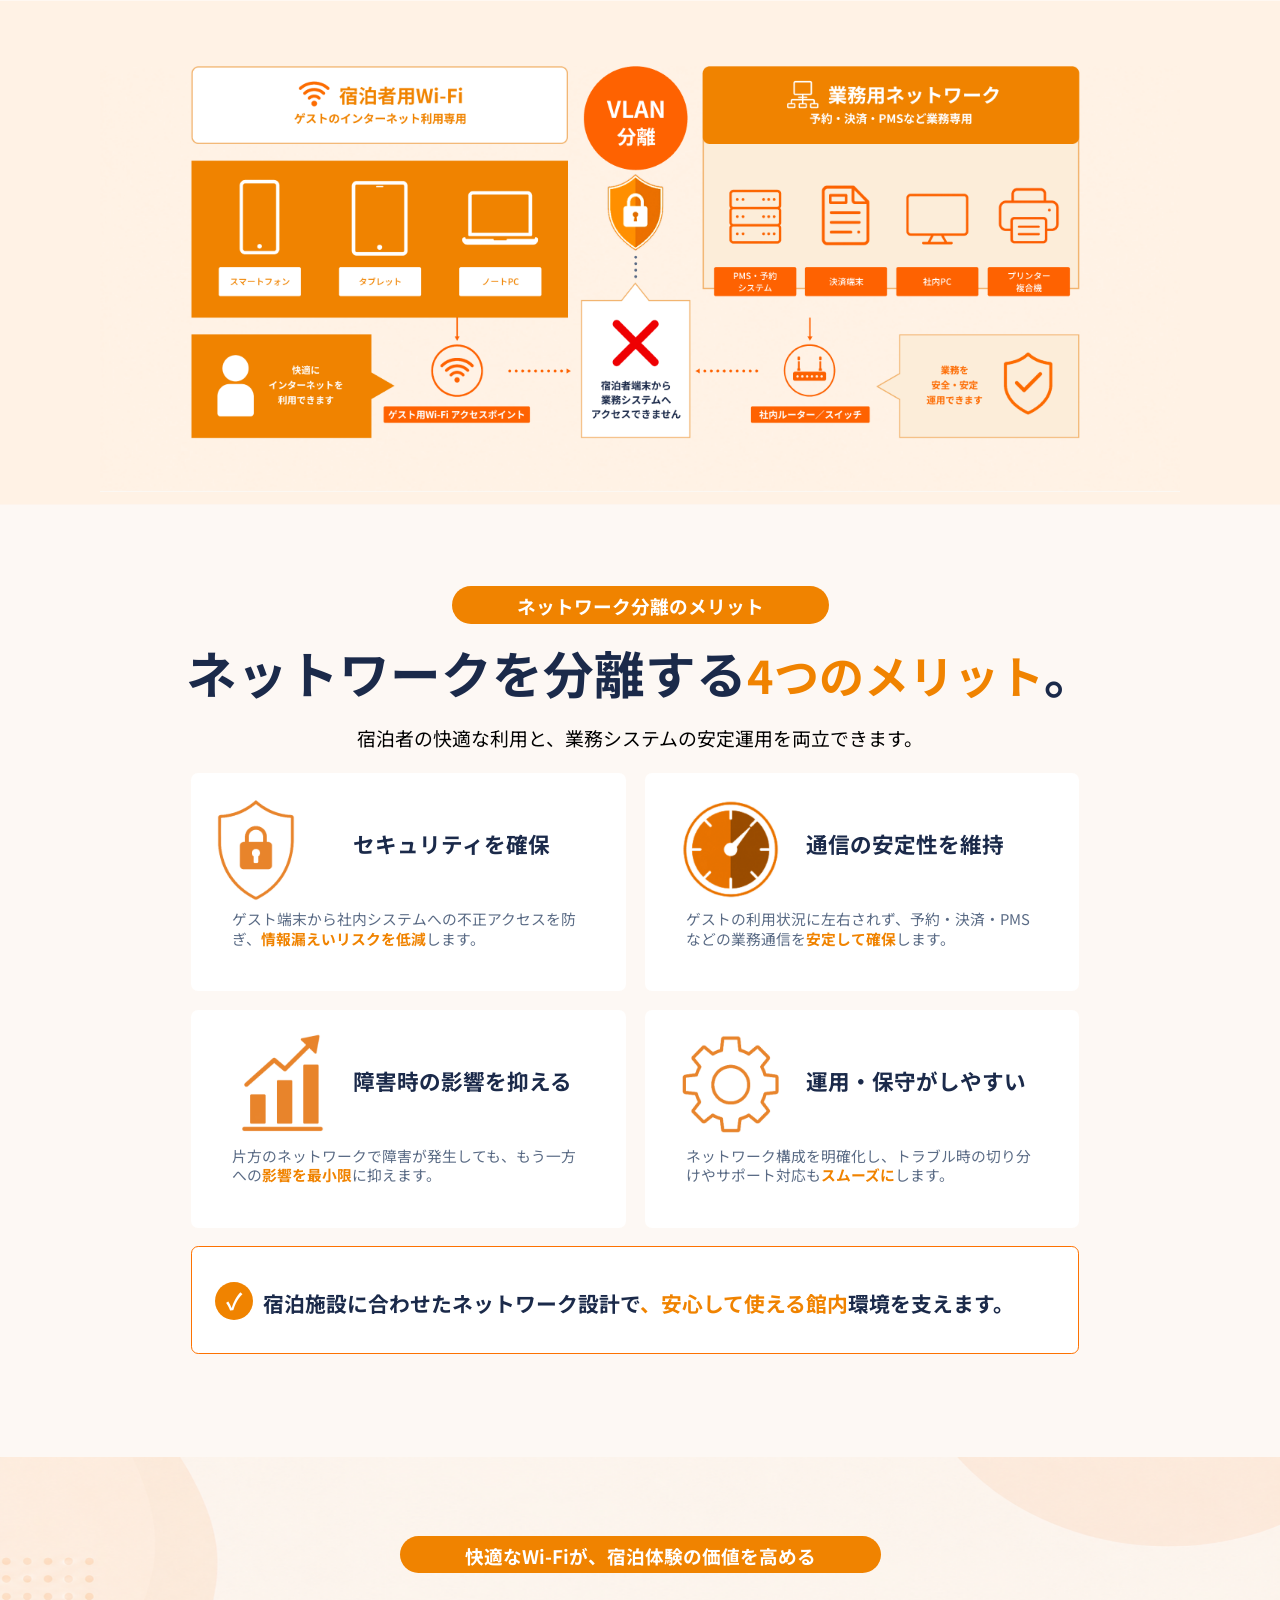
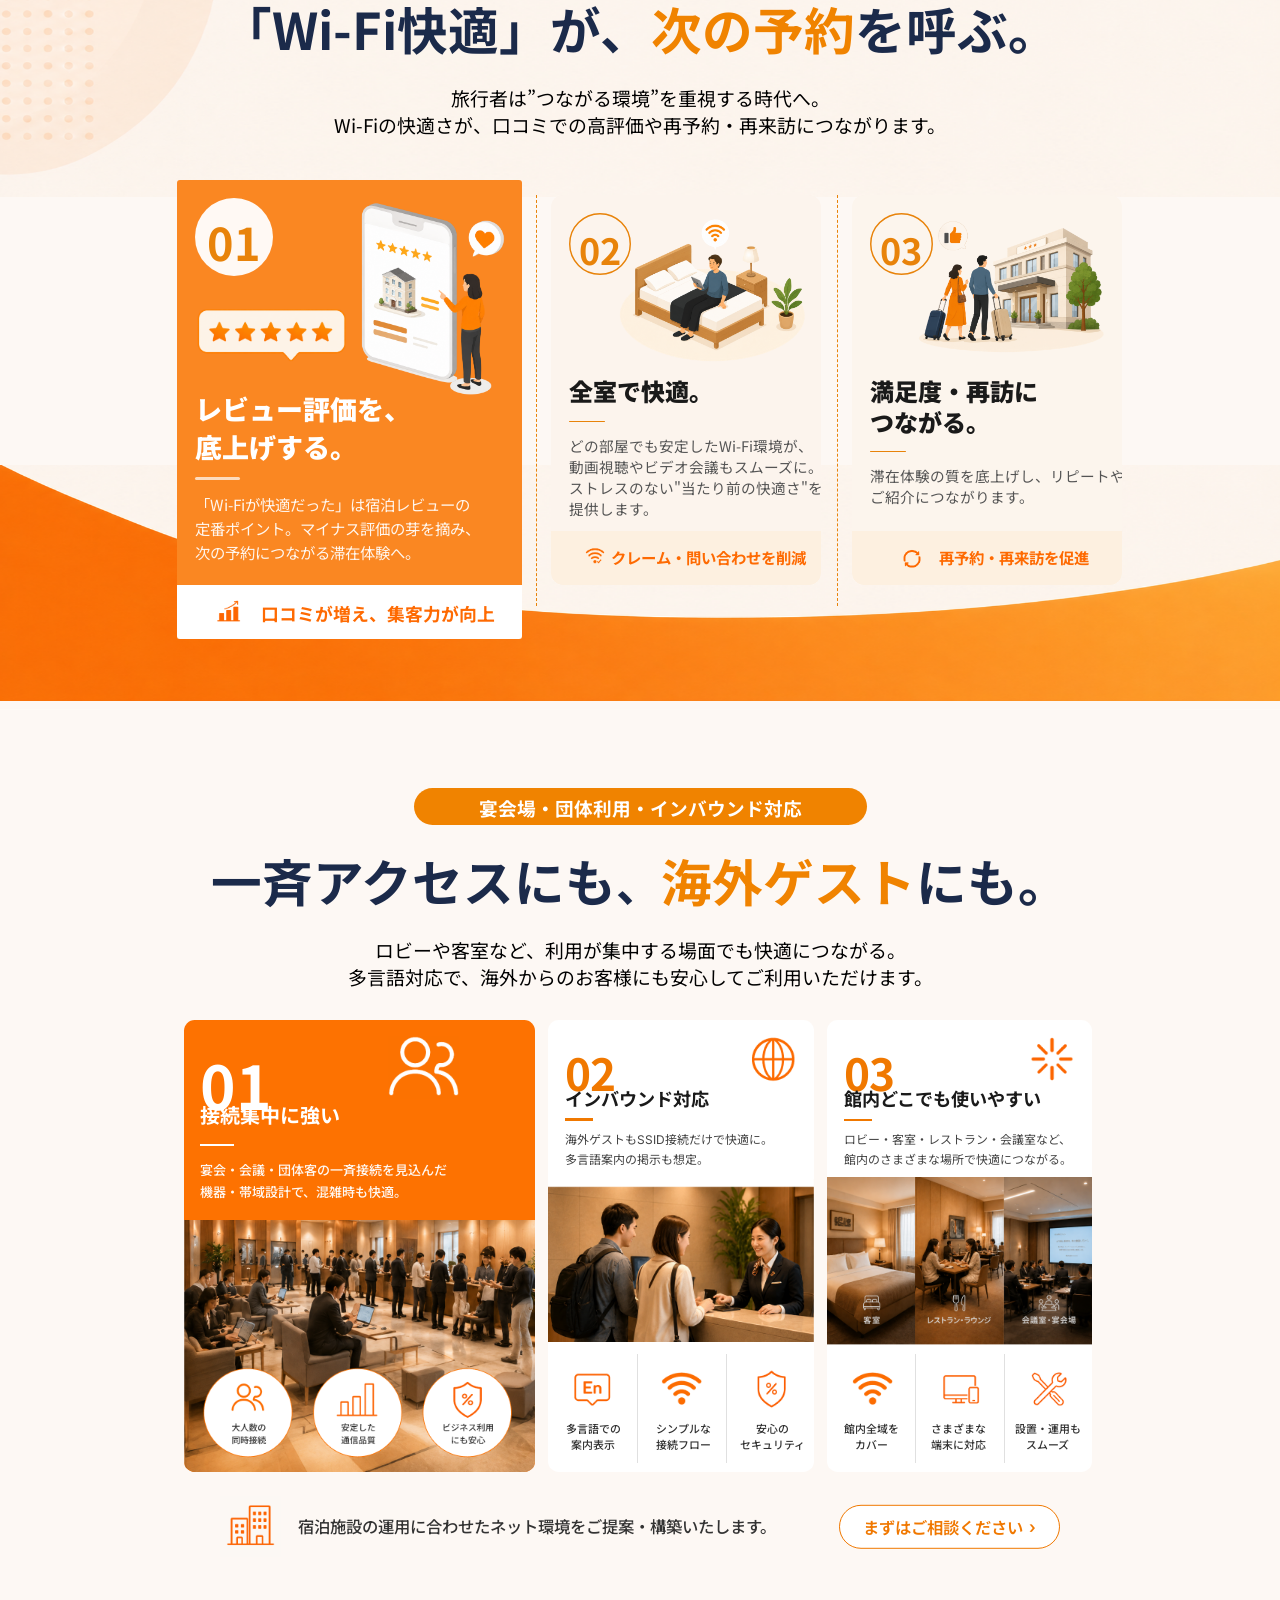
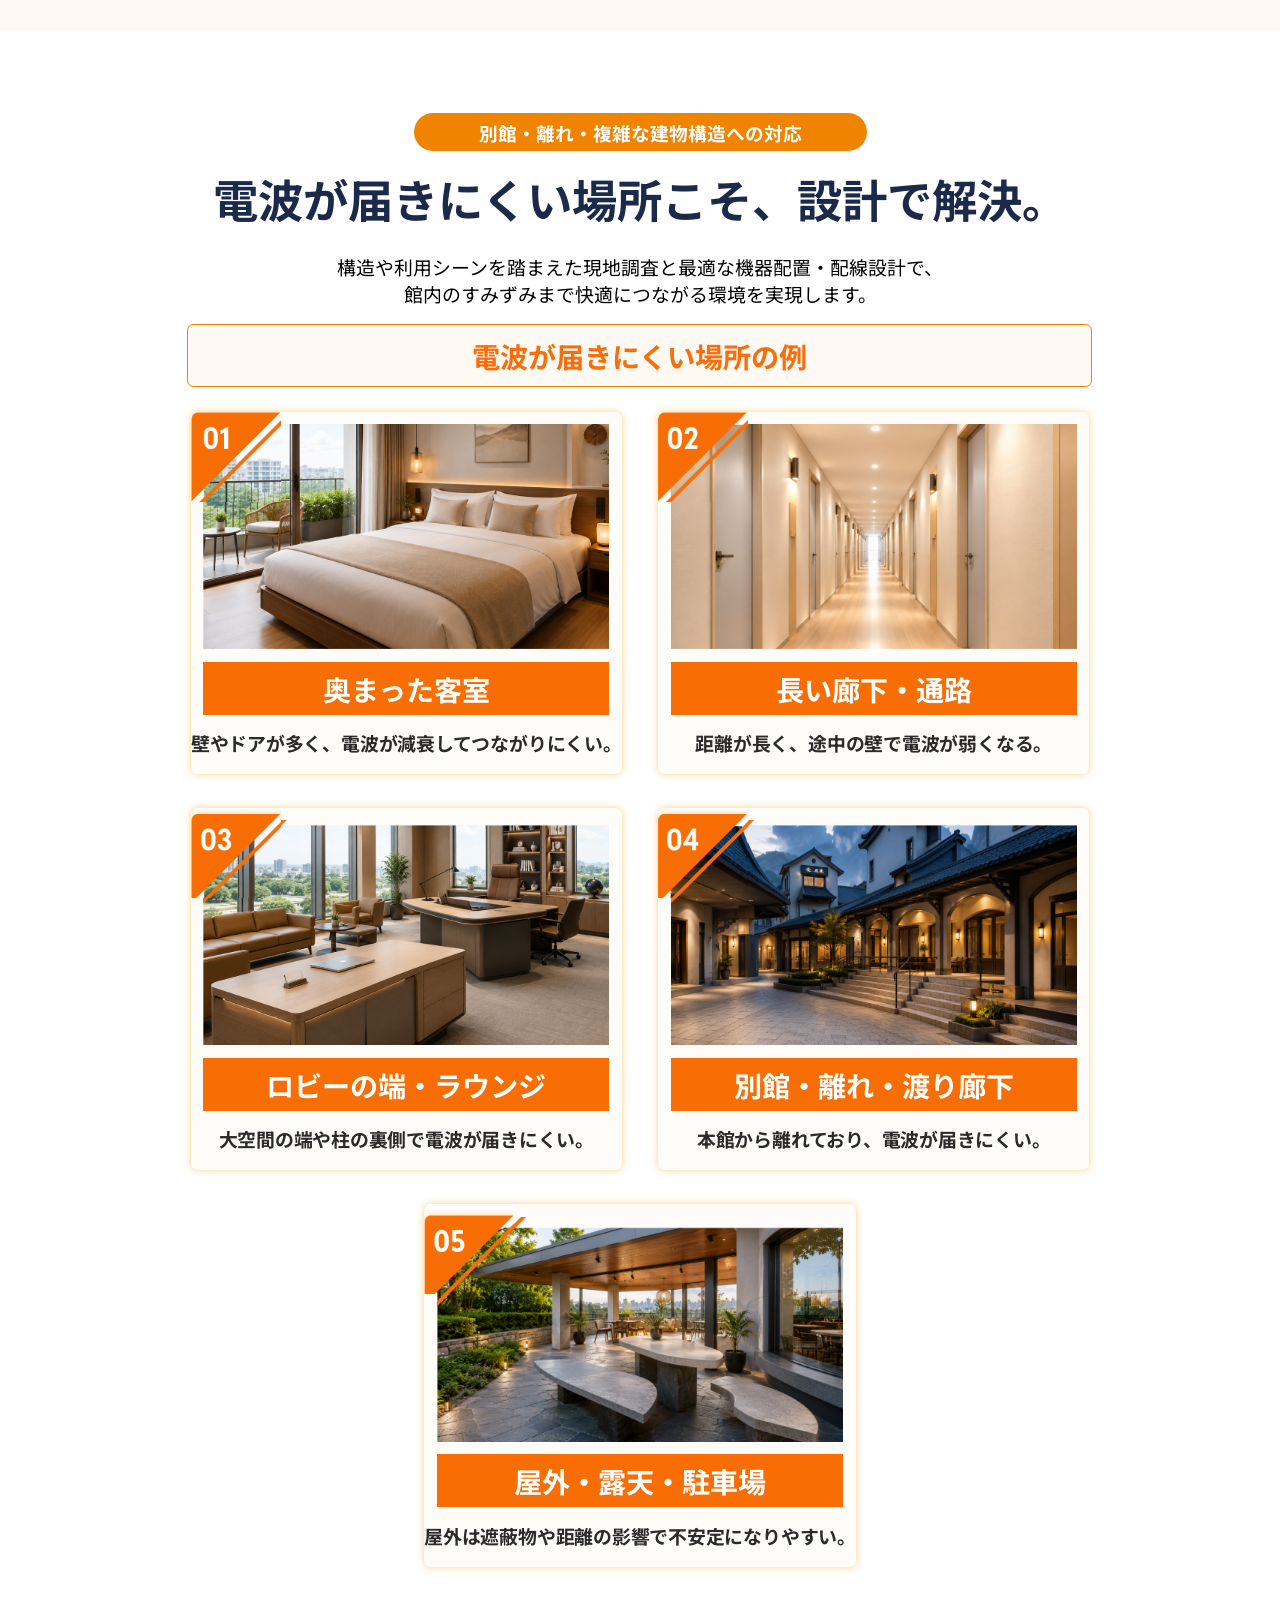
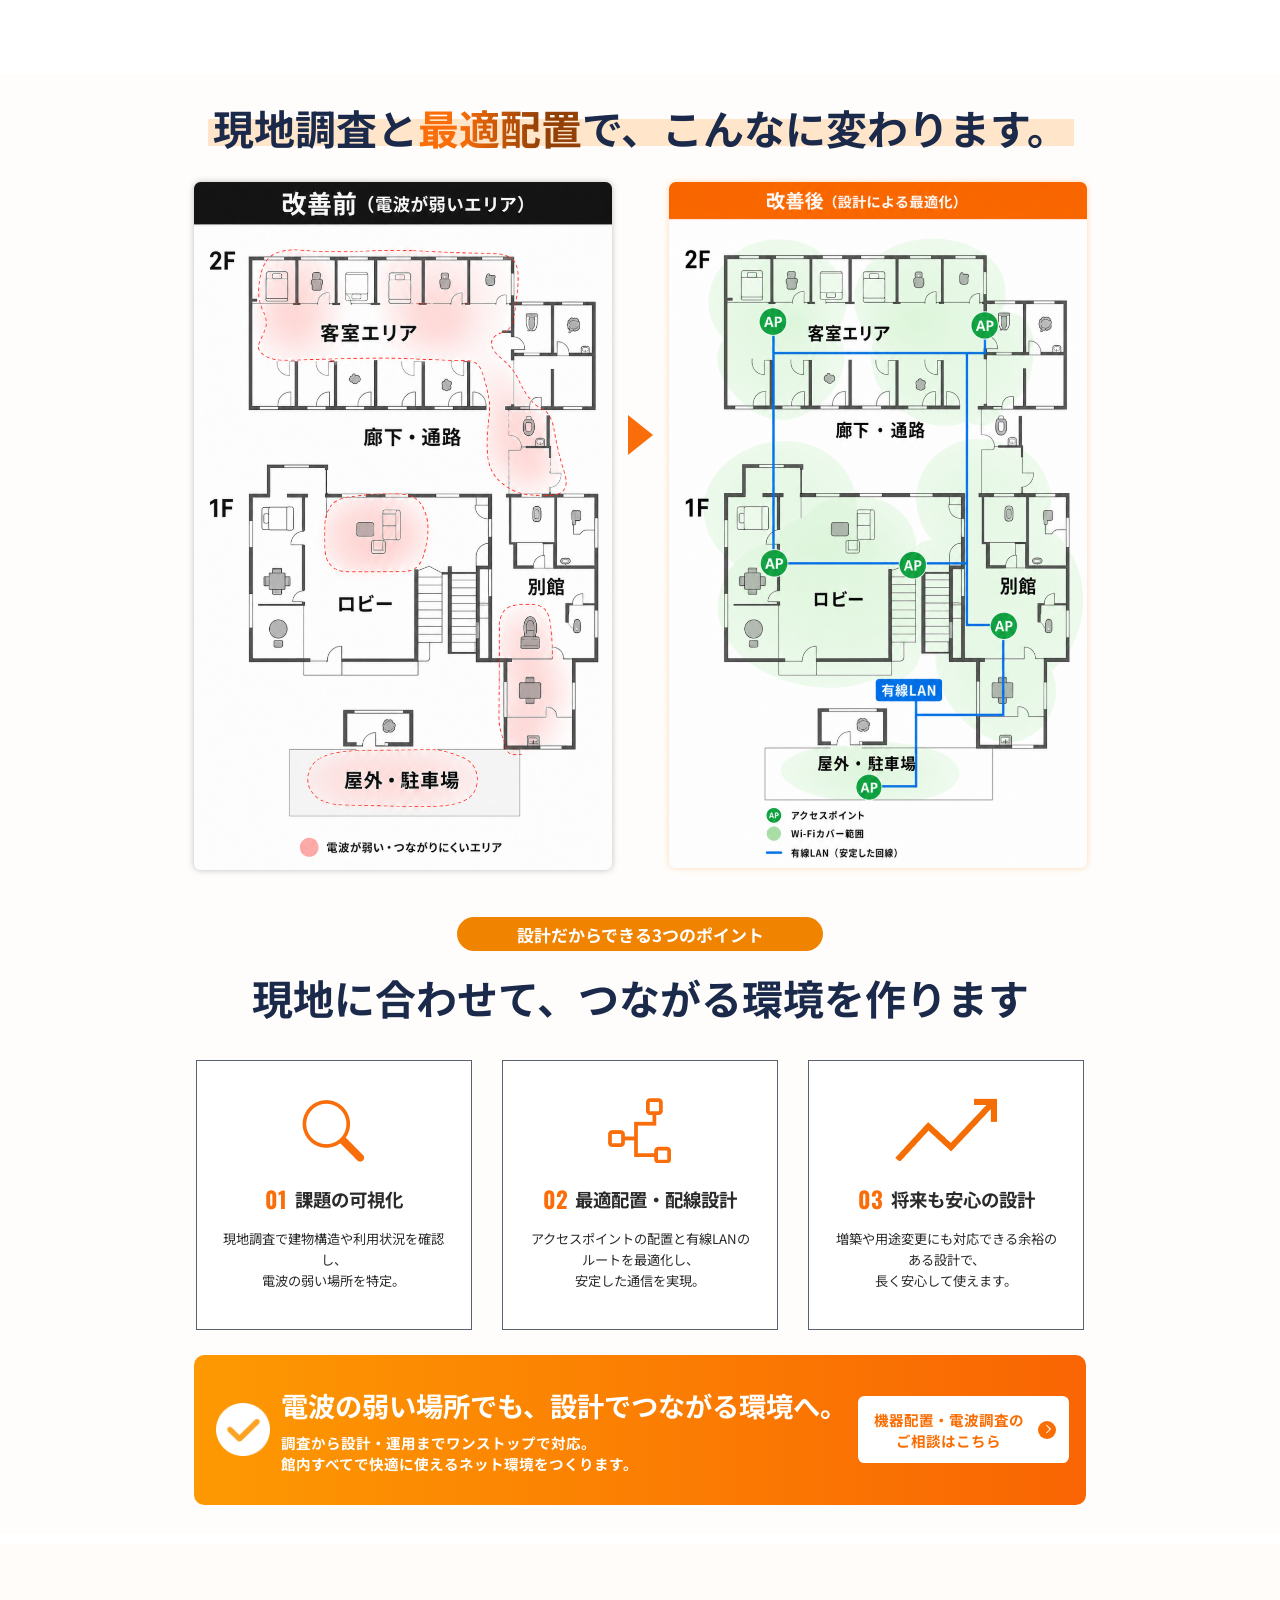
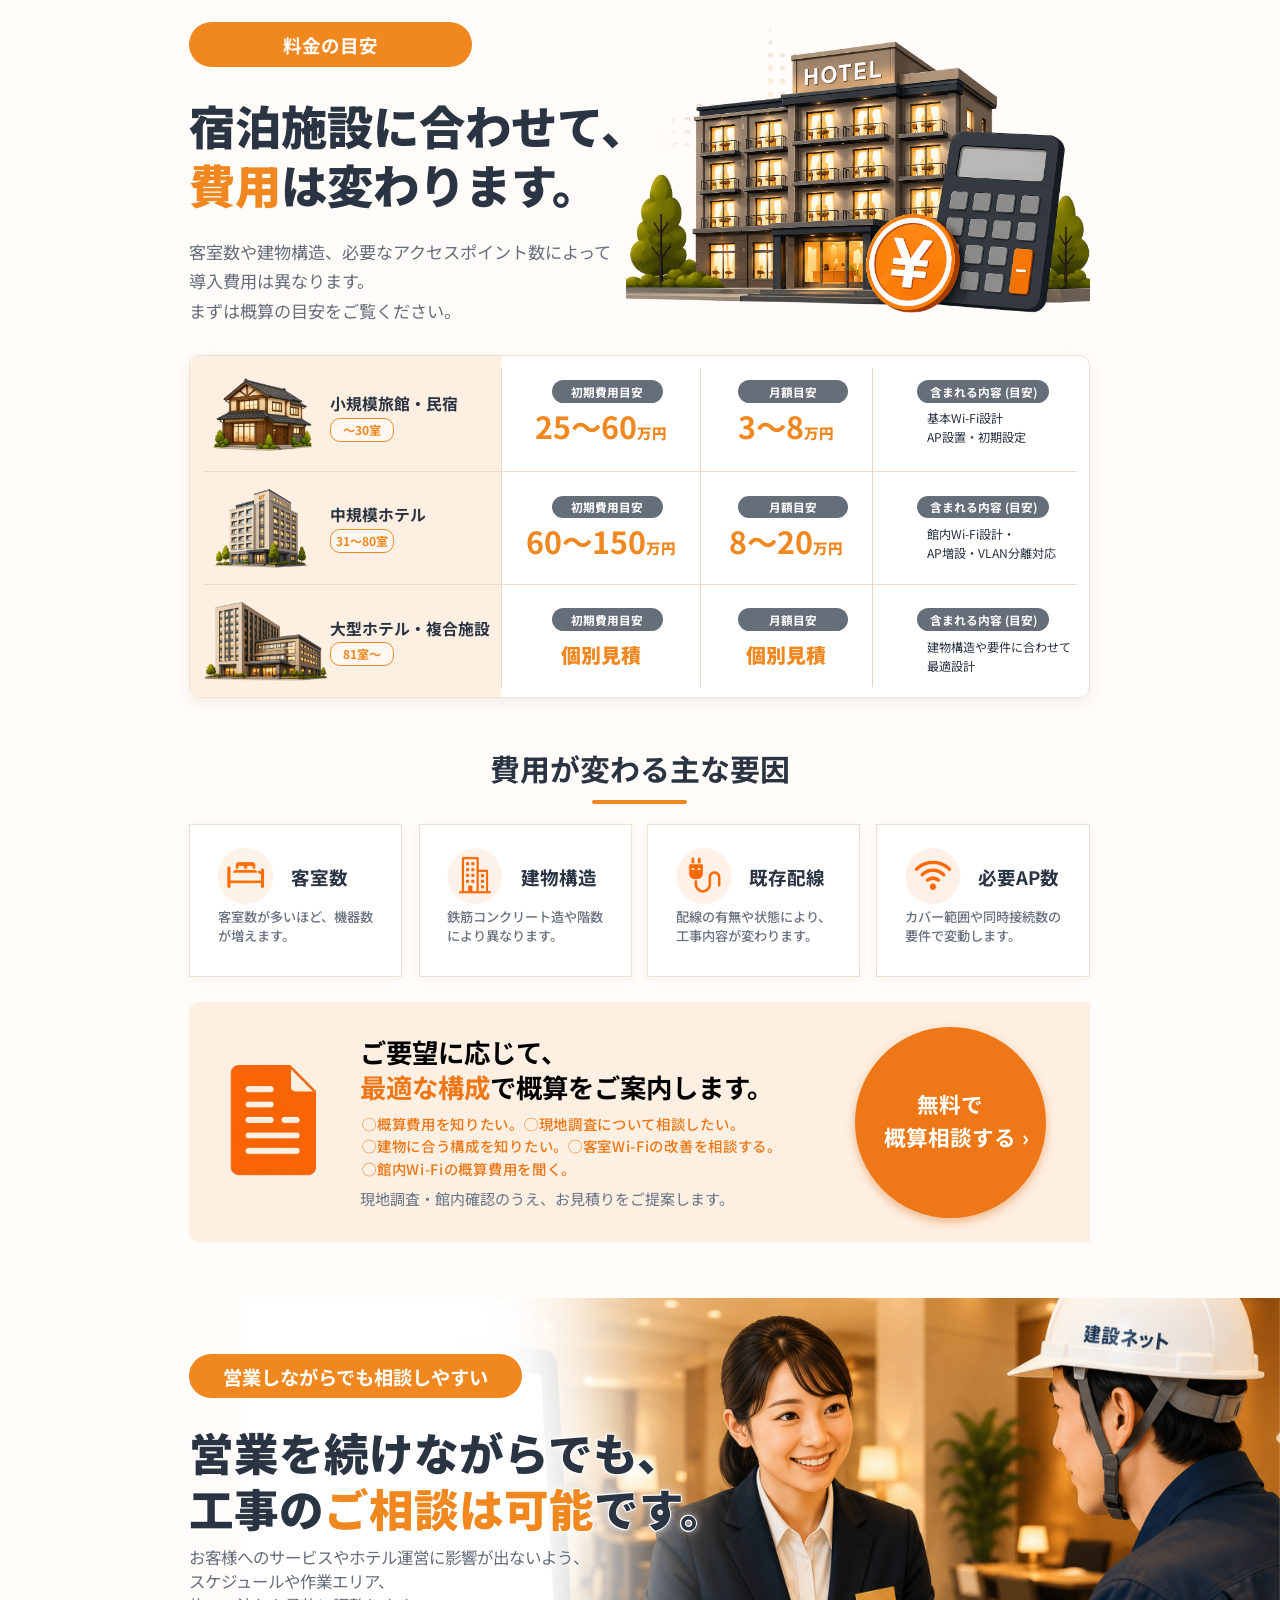
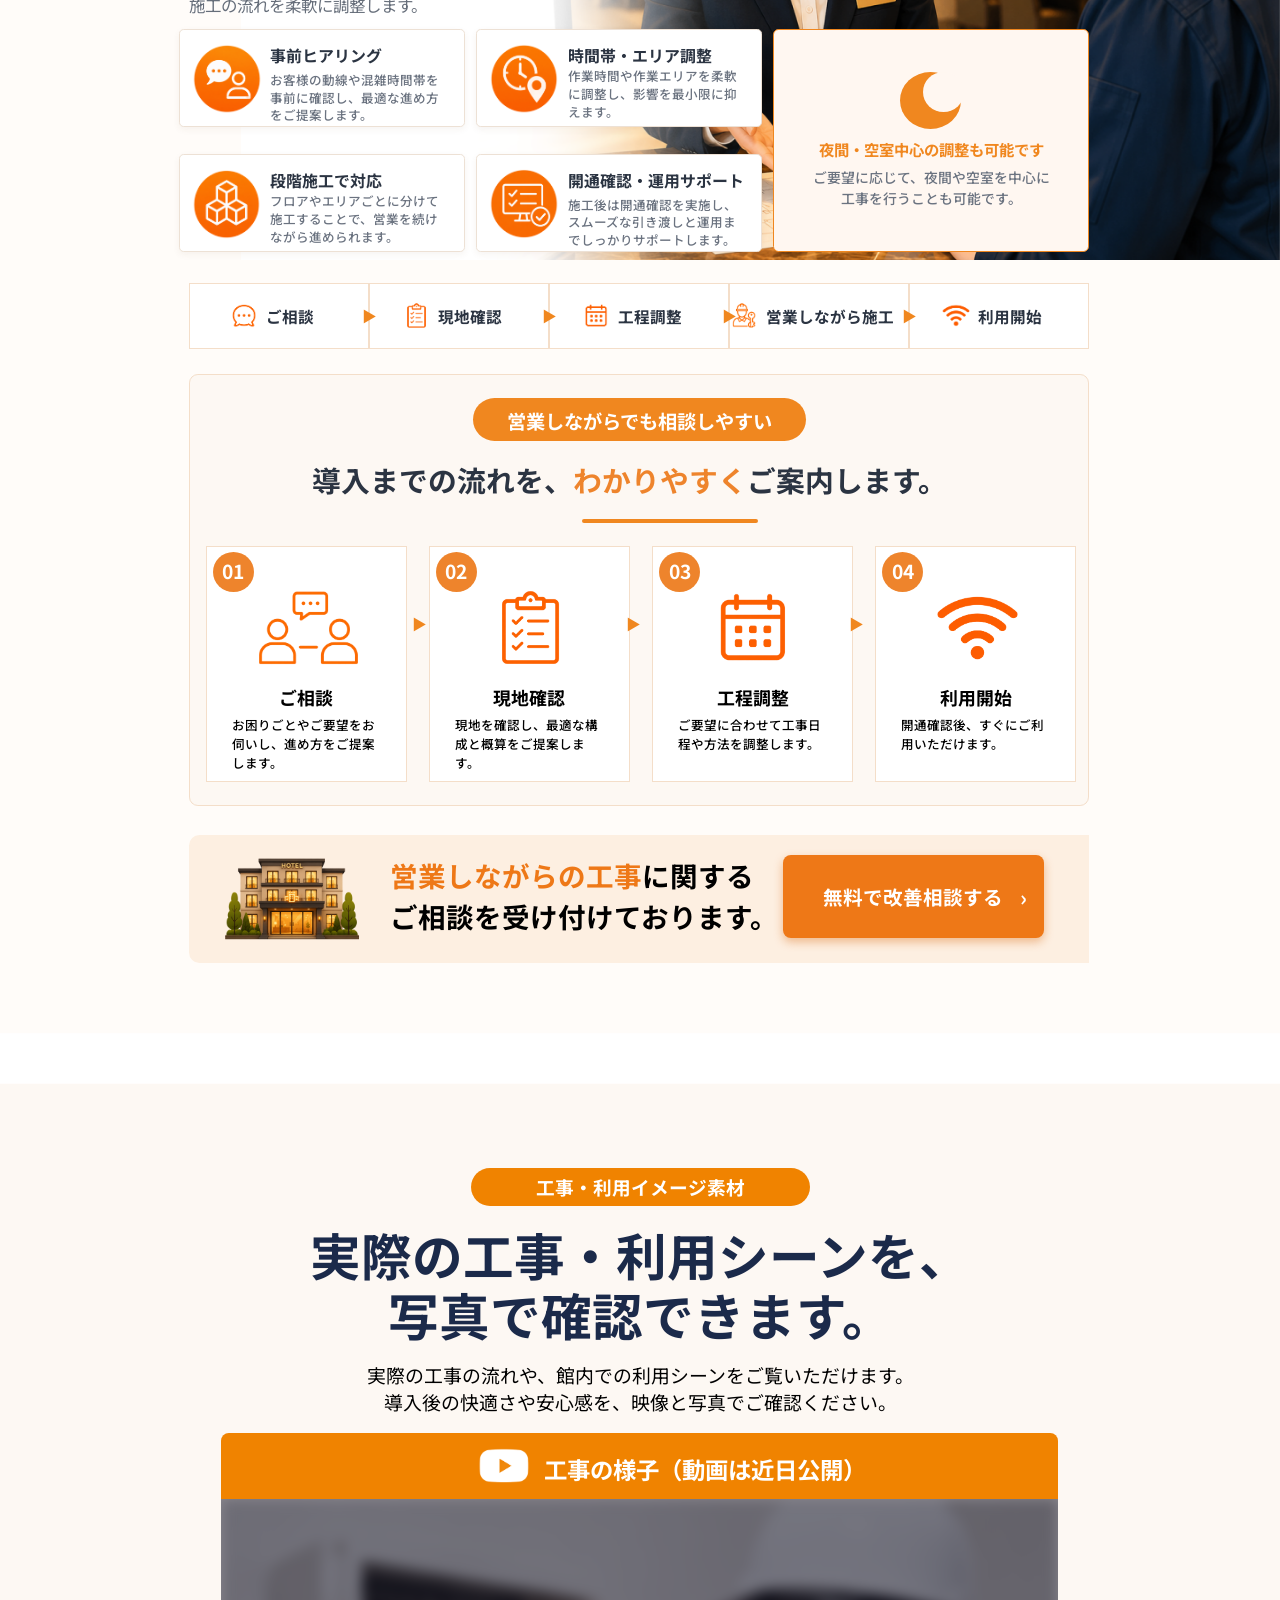
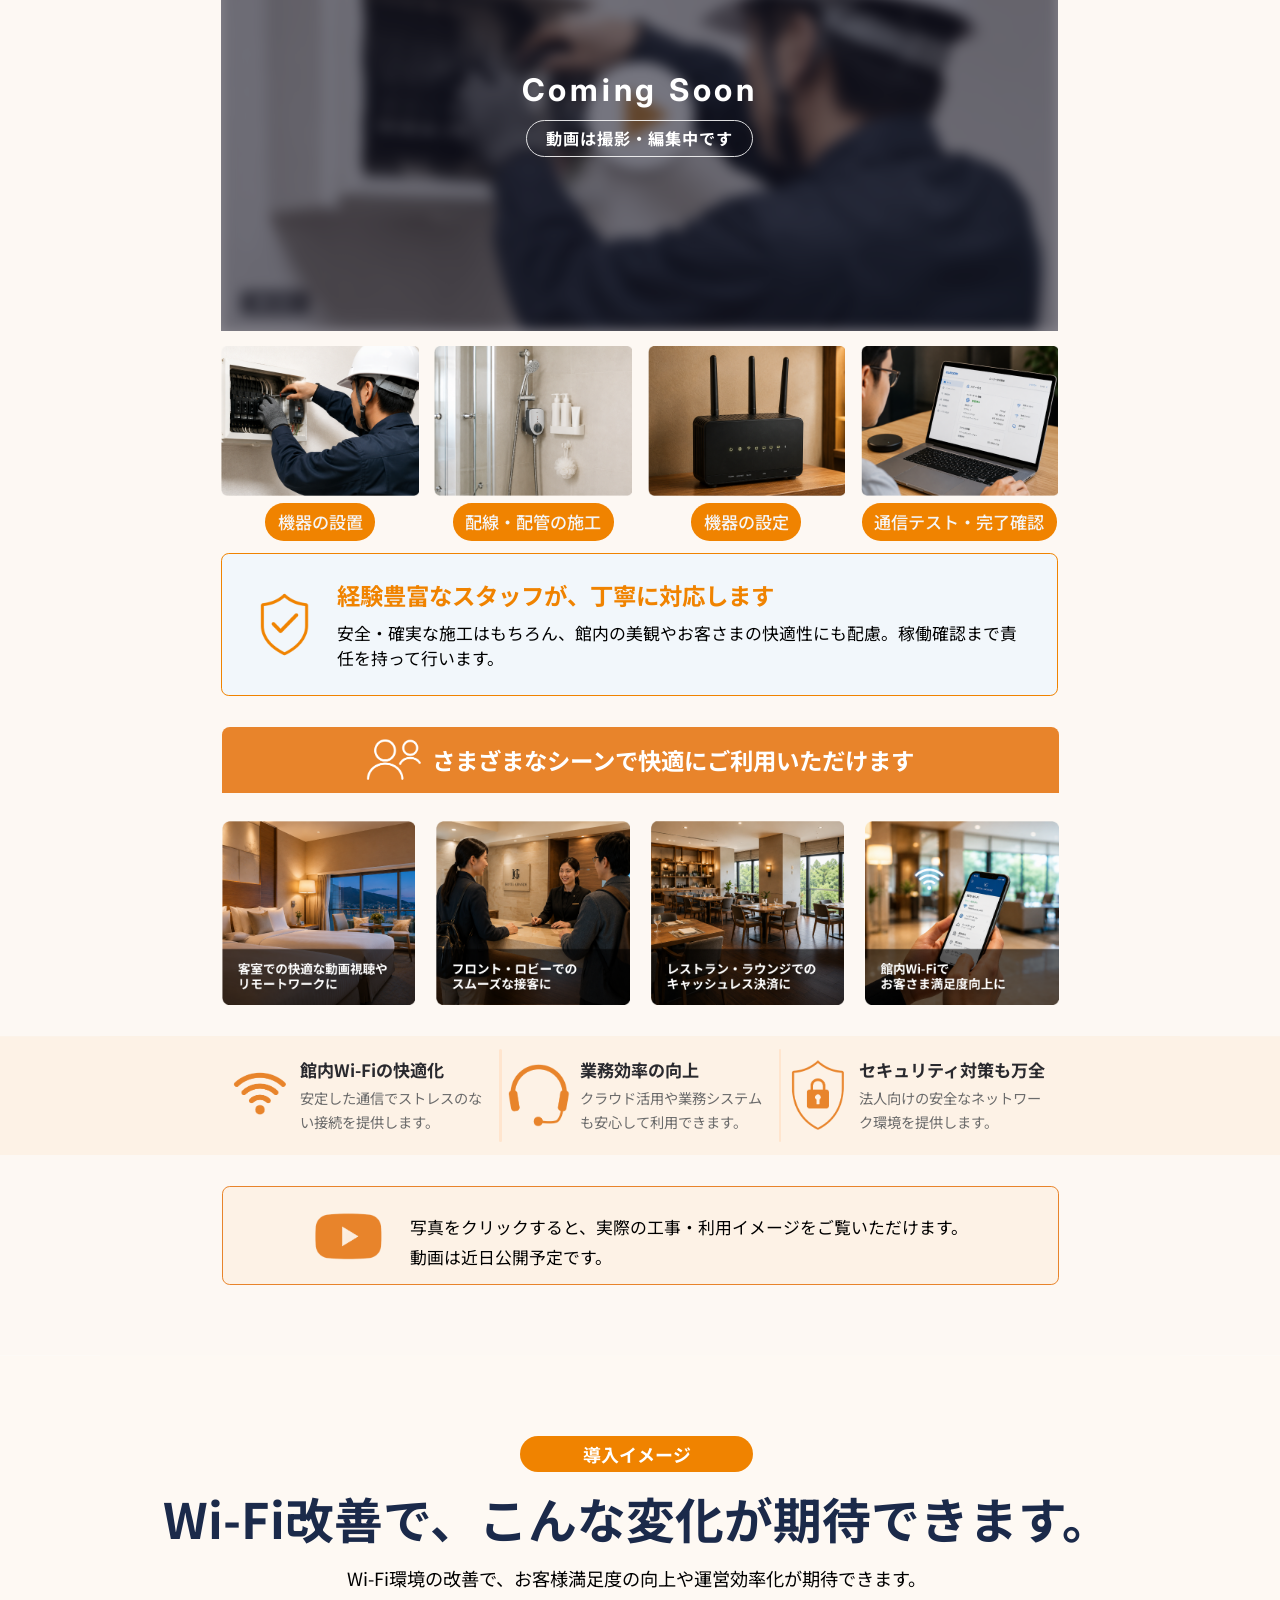
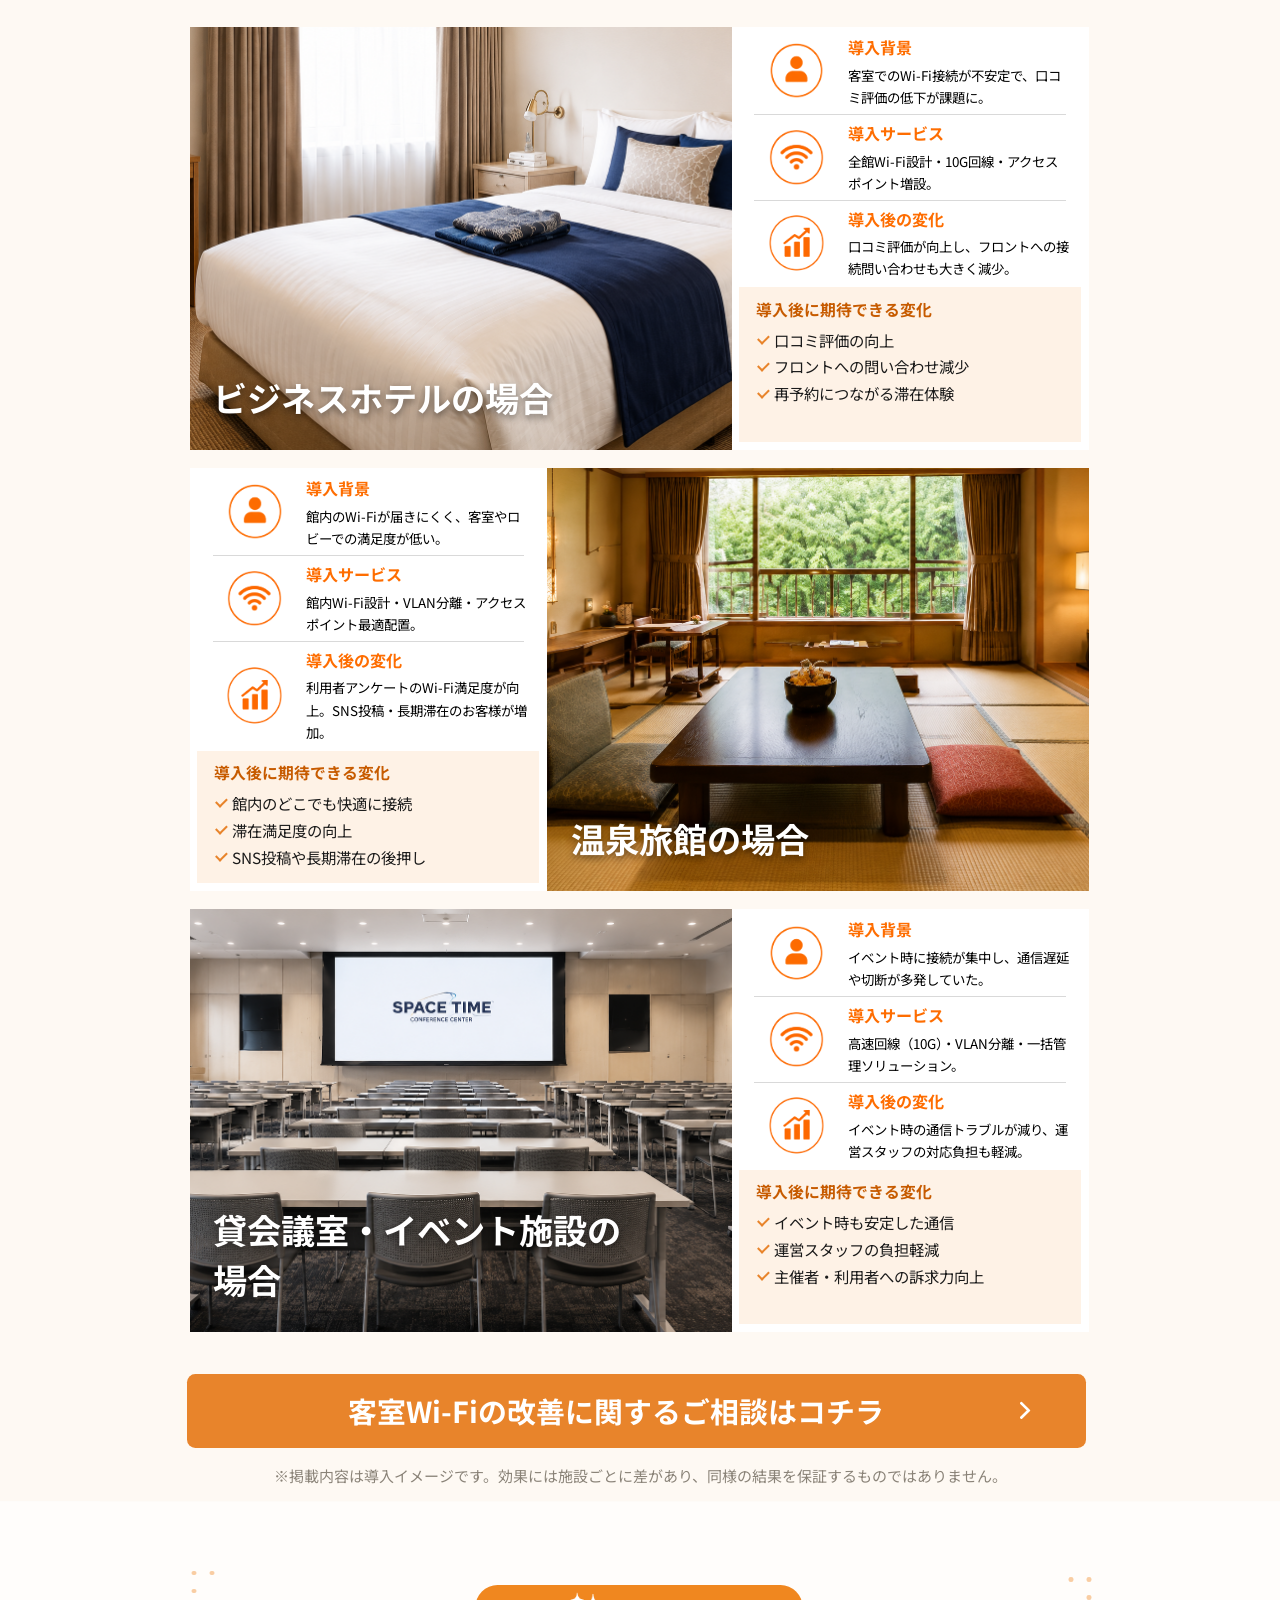
==== commit 36f37919: "石躍さん再指摘の反映（担当者の声→期待できる変化の箇条書き・FV白パネルの重複行を削除） - ホテル事例：支配人/女将/施設担当の声ブロックを削除し「導入後に期待できる変化」の箇条書きへ（PC/SP計" ====
--- a/hotel.html
+++ b/hotel.html
@@ -1039,15 +1039,13 @@
               </div>
             </div>
           </div>
-          <div class="h-vo__quote">
-            <div class="h-vo__person">
-              <img src="assets/hotel/vo_avatar.png" alt="">
-              <p>支配人 T様</p>
-            </div>
-            <div class="h-vo__bwrap">
-              <img class="h-vo__tail" src="assets/hotel/vo_tri.svg" alt="" aria-hidden="true">
-              <div class="h-vo__bubble"><p>お客さまからの「Wi-Fiが快適」という声が増え、口コミ評価が大きく改善しました。</p></div>
-            </div>
+          <div class="h-vo__quote h-vo__quote--expect">
+            <p class="h-vo__expect-t">導入後に期待できる変化</p>
+            <ul class="h-vo__expect">
+              <li>口コミ評価の向上</li>
+              <li>フロントへの問い合わせ減少</li>
+              <li>再予約につながる滞在体験</li>
+            </ul>
           </div>
         </div>
       </article>
@@ -1080,15 +1078,13 @@
               </div>
             </div>
           </div>
-          <div class="h-vo__quote">
-            <div class="h-vo__person">
-              <img src="assets/hotel/vo_avatar.png" alt="">
-              <p>女将 S様</p>
-            </div>
-            <div class="h-vo__bwrap">
-              <img class="h-vo__tail" src="assets/hotel/vo_tri.svg" alt="" aria-hidden="true">
-              <div class="h-vo__bubble"><p>館内のどこでも快適につながるようになり、お客さまの満足度が目に見えて上がりました。</p></div>
-            </div>
+          <div class="h-vo__quote h-vo__quote--expect">
+            <p class="h-vo__expect-t">導入後に期待できる変化</p>
+            <ul class="h-vo__expect">
+              <li>館内のどこでも快適に接続</li>
+              <li>滞在満足度の向上</li>
+              <li>SNS投稿や長期滞在の後押し</li>
+            </ul>
           </div>
         </div>
         <div class="h-vo__photo" style="left:29.80375rem;">
@@ -1133,15 +1129,13 @@
               </div>
             </div>
           </div>
-          <div class="h-vo__quote">
-            <div class="h-vo__person">
-              <img src="assets/hotel/vo_avatar.png" alt="">
-              <p>施設担当 M様</p>
-            </div>
-            <div class="h-vo__bwrap">
-              <img class="h-vo__tail" src="assets/hotel/vo_tri.svg" alt="" aria-hidden="true">
-              <div class="h-vo__bubble"><p>安定した通信環境で、イベント運営がスムーズに。スタッフの負担も減りました。</p></div>
-            </div>
+          <div class="h-vo__quote h-vo__quote--expect">
+            <p class="h-vo__expect-t">導入後に期待できる変化</p>
+            <ul class="h-vo__expect">
+              <li>イベント時も安定した通信</li>
+              <li>運営スタッフの負担軽減</li>
+              <li>主催者・利用者への訴求力向上</li>
+            </ul>
           </div>
         </div>
       </article>
@@ -1170,7 +1164,10 @@
               <dt><img src="assets/hotel/vo_ic_ch.png" alt="">導入後の変化</dt>
               <dd>口コミ評価が向上し、フロントへの接続問い合わせも大きく減少。</dd>
             </dl>
-            <p class="sp-hvo__voice"><img src="assets/hotel/vo_avatar.png" alt=""><span><b>支配人 T様</b>お客さまからの「Wi-Fiが快適」という声が増え、口コミ評価が大きく改善しました。</span></p>
+            <div class="sp-hvo__expect">
+              <p class="sp-hvo__expect-t">導入後に期待できる変化</p>
+              <ul><li>口コミ評価の向上</li><li>フロントへの問い合わせ減少</li><li>再予約につながる滞在体験</li></ul>
+            </div>
           </li>
           <li>
             <img class="sp-hvo__photo" src="assets/hotel/vo_photo2.png" alt="温泉旅館の導入イメージ">
@@ -1183,7 +1180,10 @@
               <dt><img src="assets/hotel/vo_ic_ch.png" alt="">導入後の変化</dt>
               <dd>利用者アンケートのWi-Fi満足度が向上。SNS投稿・長期滞在のお客様が増加。</dd>
             </dl>
-            <p class="sp-hvo__voice"><img src="assets/hotel/vo_avatar.png" alt=""><span><b>女将 S様</b>館内のどこでも快適につながるようになり、お客さまの満足度が目に見えて上がりました。</span></p>
+            <div class="sp-hvo__expect">
+              <p class="sp-hvo__expect-t">導入後に期待できる変化</p>
+              <ul><li>館内のどこでも快適に接続</li><li>滞在満足度の向上</li><li>SNS投稿や長期滞在の後押し</li></ul>
+            </div>
           </li>
           <li>
             <img class="sp-hvo__photo" src="assets/hotel/vo_photo3.png" alt="貸会議室・イベント施設の導入イメージ">
@@ -1196,7 +1196,10 @@
               <dt><img src="assets/hotel/vo_ic_ch.png" alt="">導入後の変化</dt>
               <dd>イベント時の通信トラブルが減り、運営スタッフの対応負担も軽減。</dd>
             </dl>
-            <p class="sp-hvo__voice"><img src="assets/hotel/vo_avatar.png" alt=""><span><b>施設担当 M様</b>安定した通信環境で、イベント運営がスムーズに。スタッフの負担も減りました。</span></p>
+            <div class="sp-hvo__expect">
+              <p class="sp-hvo__expect-t">導入後に期待できる変化</p>
+              <ul><li>イベント時も安定した通信</li><li>運営スタッフの負担軽減</li><li>主催者・利用者への訴求力向上</li></ul>
+            </div>
           </li>
         </ul>
         <p class="sp-hnote">※掲載内容は導入イメージです。効果には施設ごとに差があり、同様の結果を保証するものではありません。</p>
--- a/css/hotel.css
+++ b/css/hotel.css
@@ -3207,3 +3207,41 @@
   line-height: 1.7;
   color: #8A8378;
 }
+
+/* =====================================================================
+   2026-08-10 石躍さん再指摘②：担当者の声を「導入後に期待できる変化」へ置換
+   （架空の証言に見える形式を回避。実際の許諾が取れたら声形式に戻す）
+   ===================================================================== */
+.h-vo__quote--expect {
+  display: block;
+  padding: 0.9rem 1.4rem;
+}
+.h-vo__expect-t {
+  margin: 0 0 0.45rem;
+  font-weight: 700;
+  font-size: 1.32rem;
+  color: #C75B00;
+}
+.h-vo__expect {
+  margin: 0;
+  padding: 0;
+  list-style: none;
+}
+.h-vo__expect li {
+  position: relative;
+  padding-left: 1.5rem;
+  font-size: 1.28rem;
+  line-height: 1.75;
+  color: #1A1A1A;
+}
+.h-vo__expect li::before {
+  content: "";
+  position: absolute;
+  left: 0.15rem;
+  top: 0.72rem;
+  width: 0.72rem;
+  height: 0.42rem;
+  border-left: 0.18rem solid #E8842B;
+  border-bottom: 0.18rem solid #E8842B;
+  transform: rotate(-45deg);
+}
--- a/css/hotel-sp.css
+++ b/css/hotel-sp.css
@@ -1339,4 +1339,31 @@
     background: url("../assets/hotel/sp/sp_hcta_tel_w.svg") center / contain no-repeat;
   }
 
+
+  /* 2026-08-10 石躍さん再指摘②：担当者の声 → 期待できる変化の箇条書き */
+  .sp-hvo__expect {
+    margin: 14px 14px 0;
+    background: #FDF6F0;
+    border-radius: 10px;
+    padding: 12px 14px;
+    text-align: left;
+  }
+  .sp-hvo__expect-t { font-size: 13px; font-weight: 700; color: #C75B00; }
+  .sp-hvo__expect ul { margin: 6px 0 0; padding: 0; list-style: none; }
+  .sp-hvo__expect li {
+    position: relative;
+    padding-left: 18px;
+    font-size: 12.5px;
+    line-height: 1.8;
+  }
+  .sp-hvo__expect li::before {
+    content: "";
+    position: absolute;
+    left: 2px; top: 8px;
+    width: 8px; height: 5px;
+    border-left: 2px solid #E8842B;
+    border-bottom: 2px solid #E8842B;
+    transform: rotate(-45deg);
+  }
+
 }
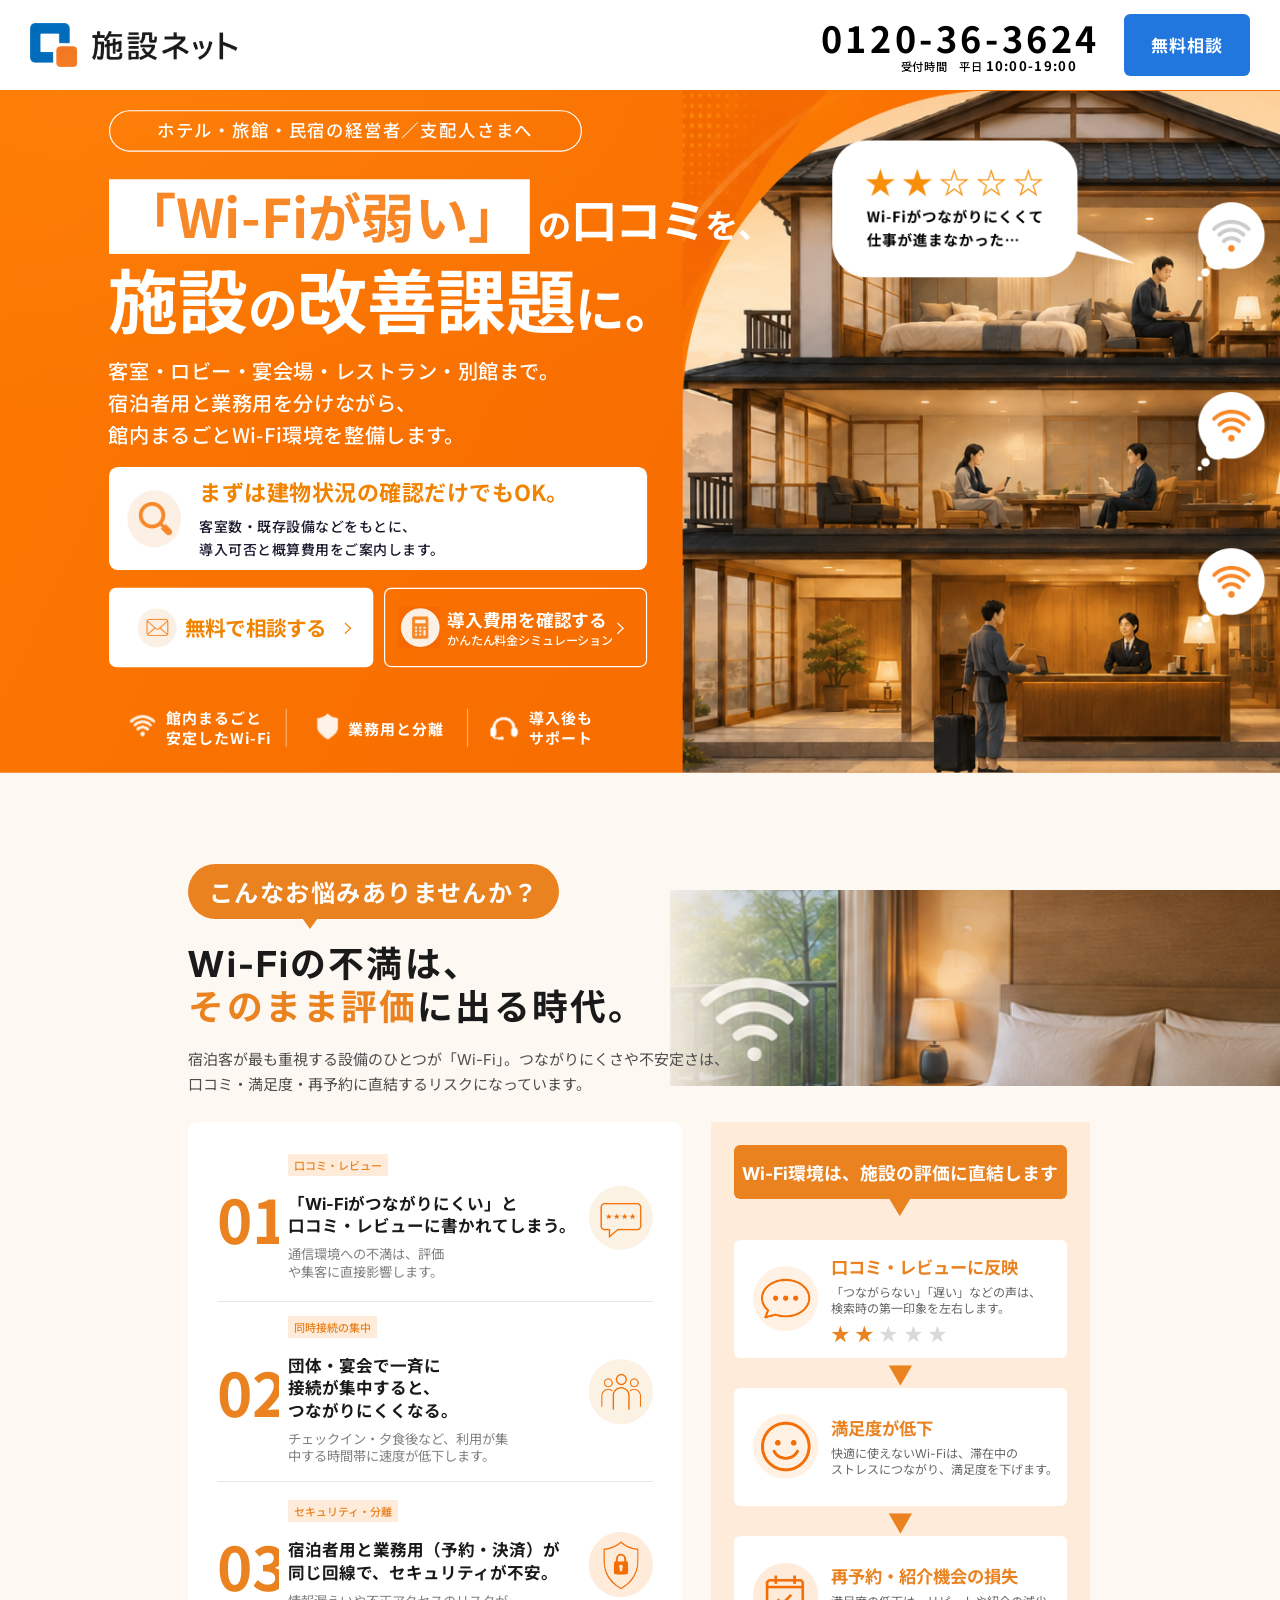
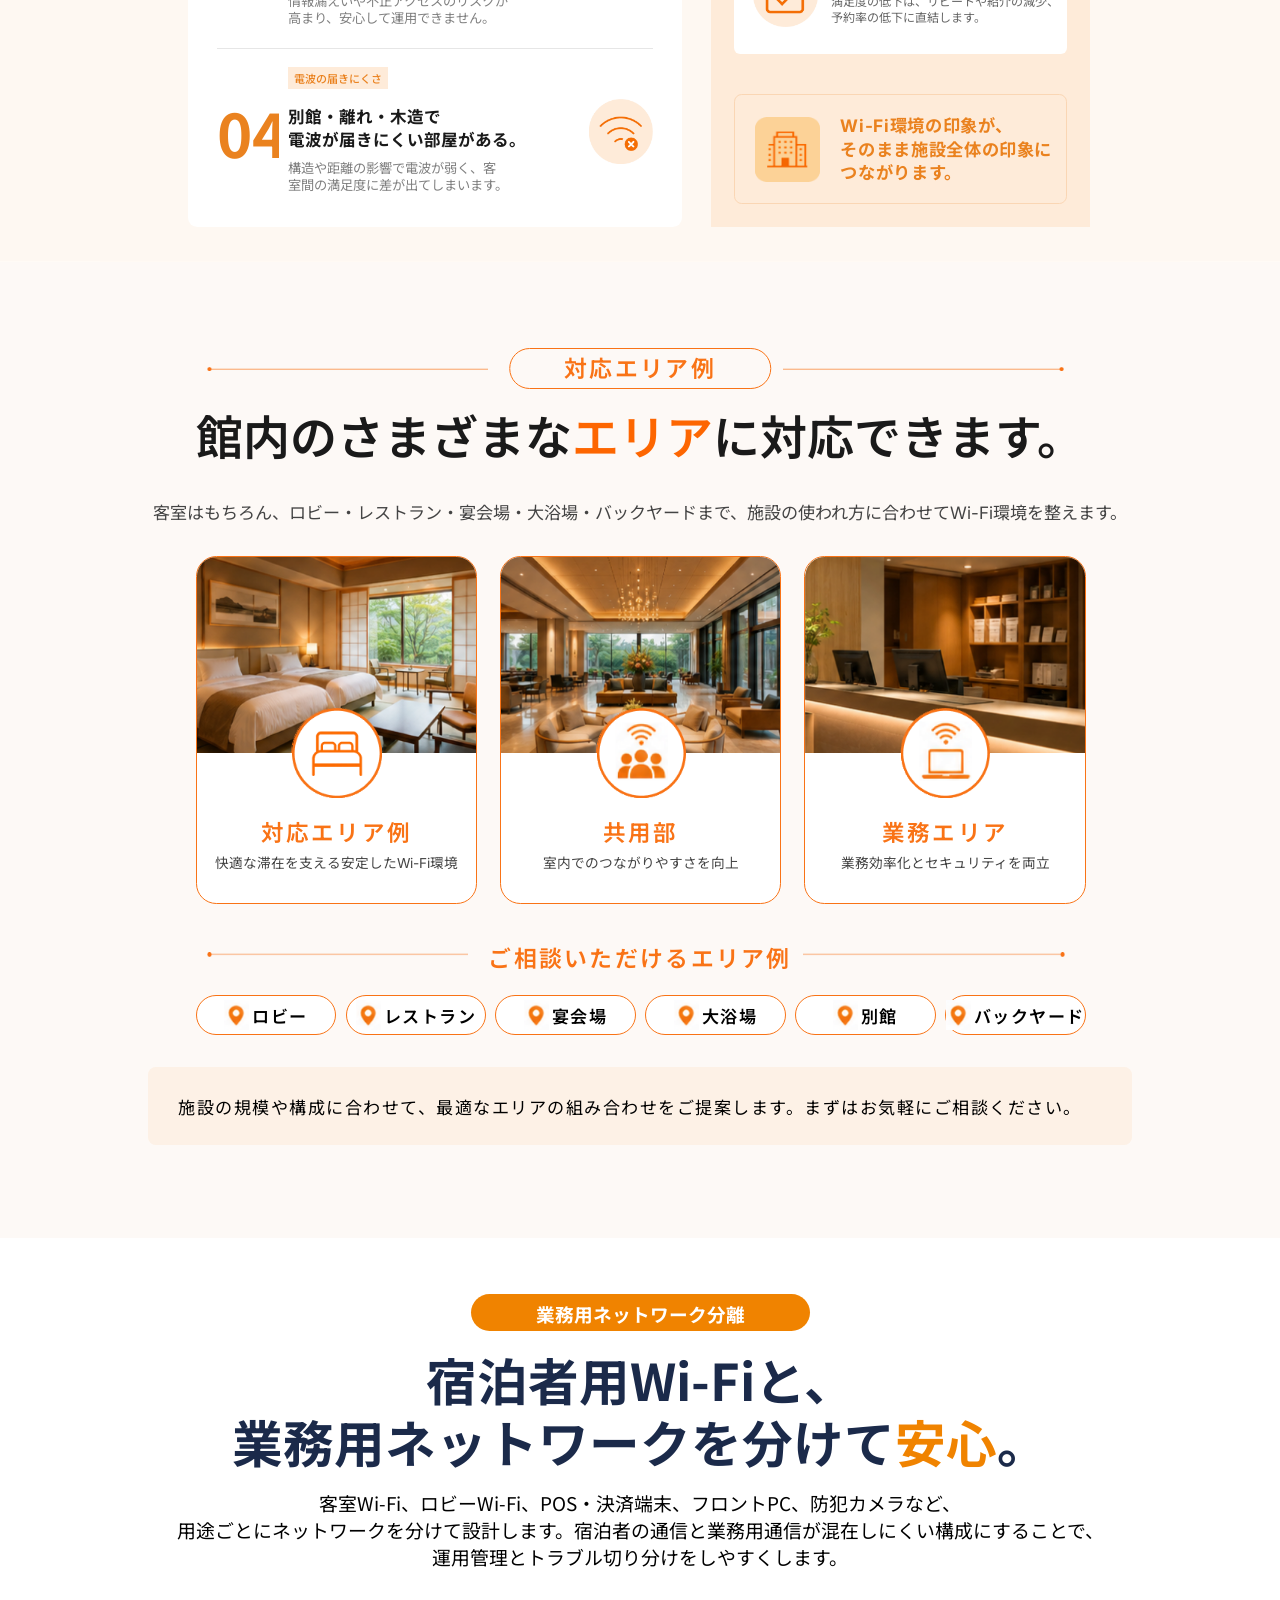
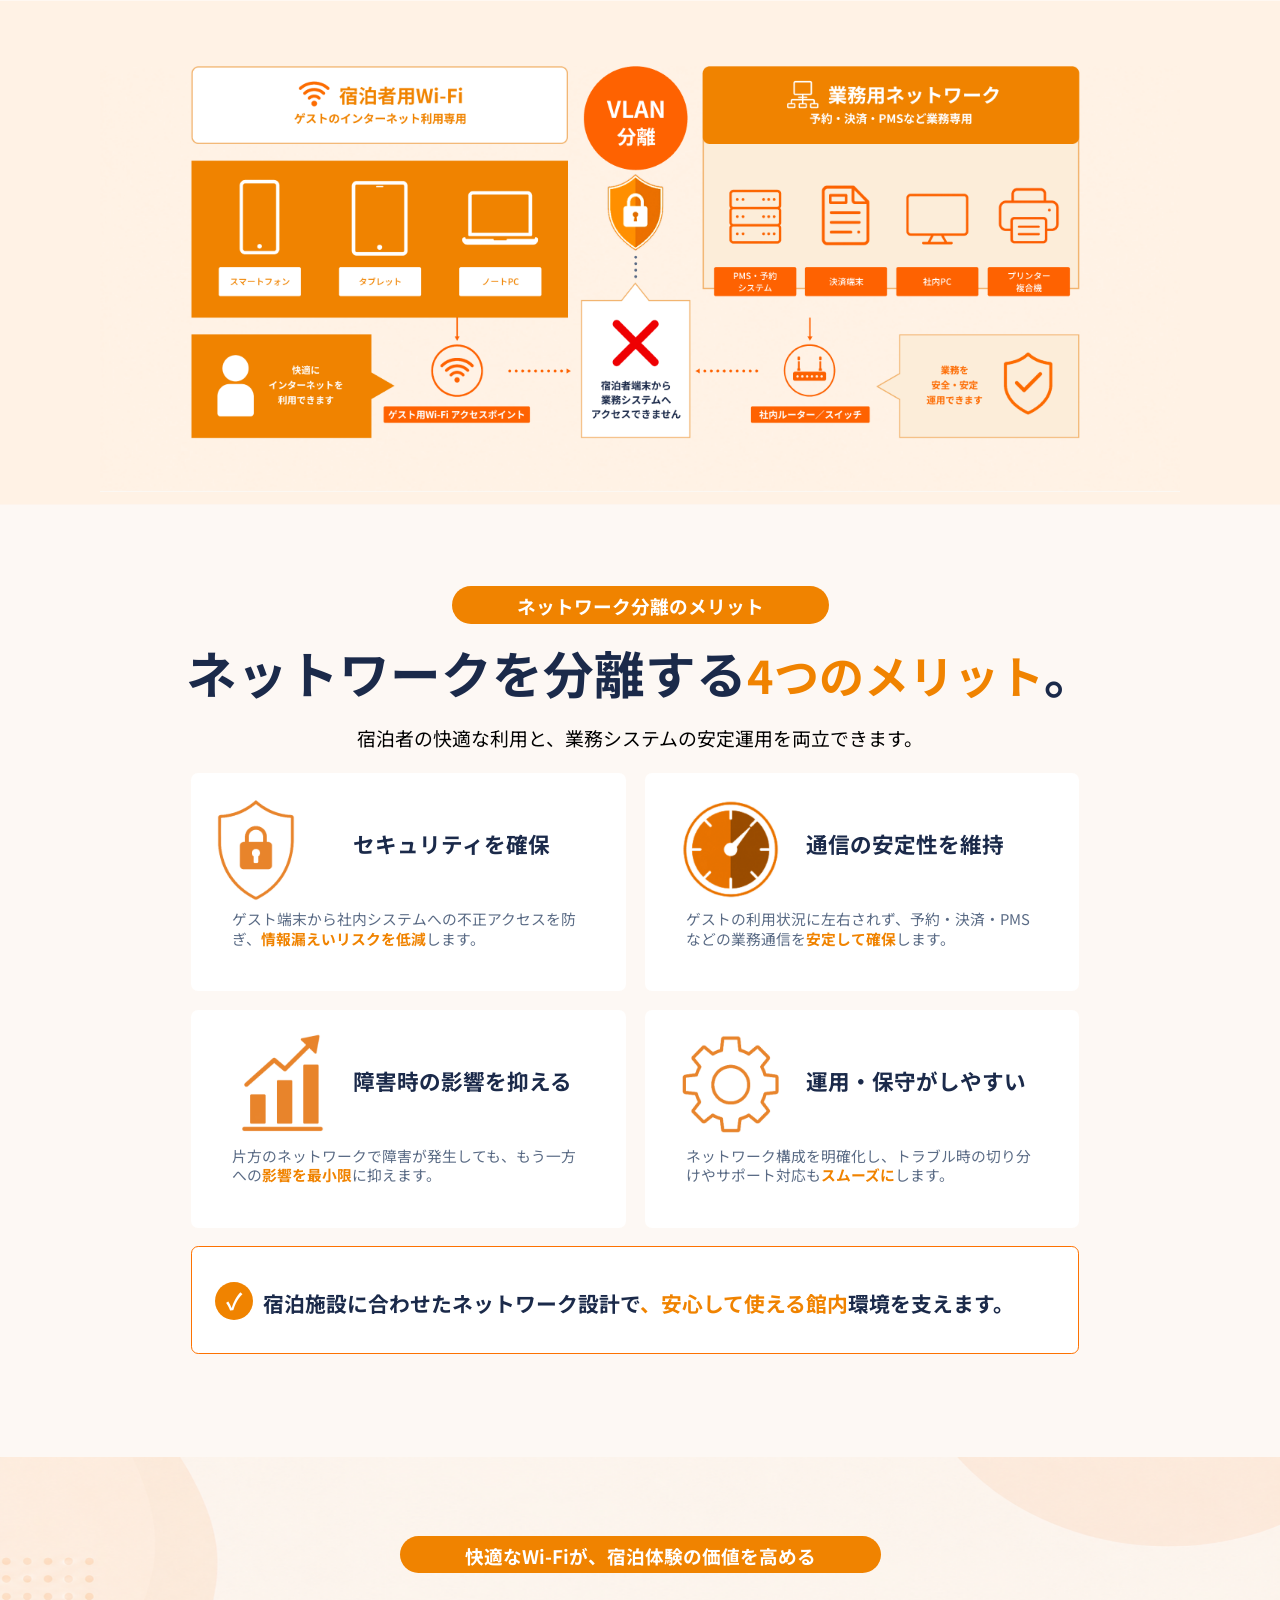
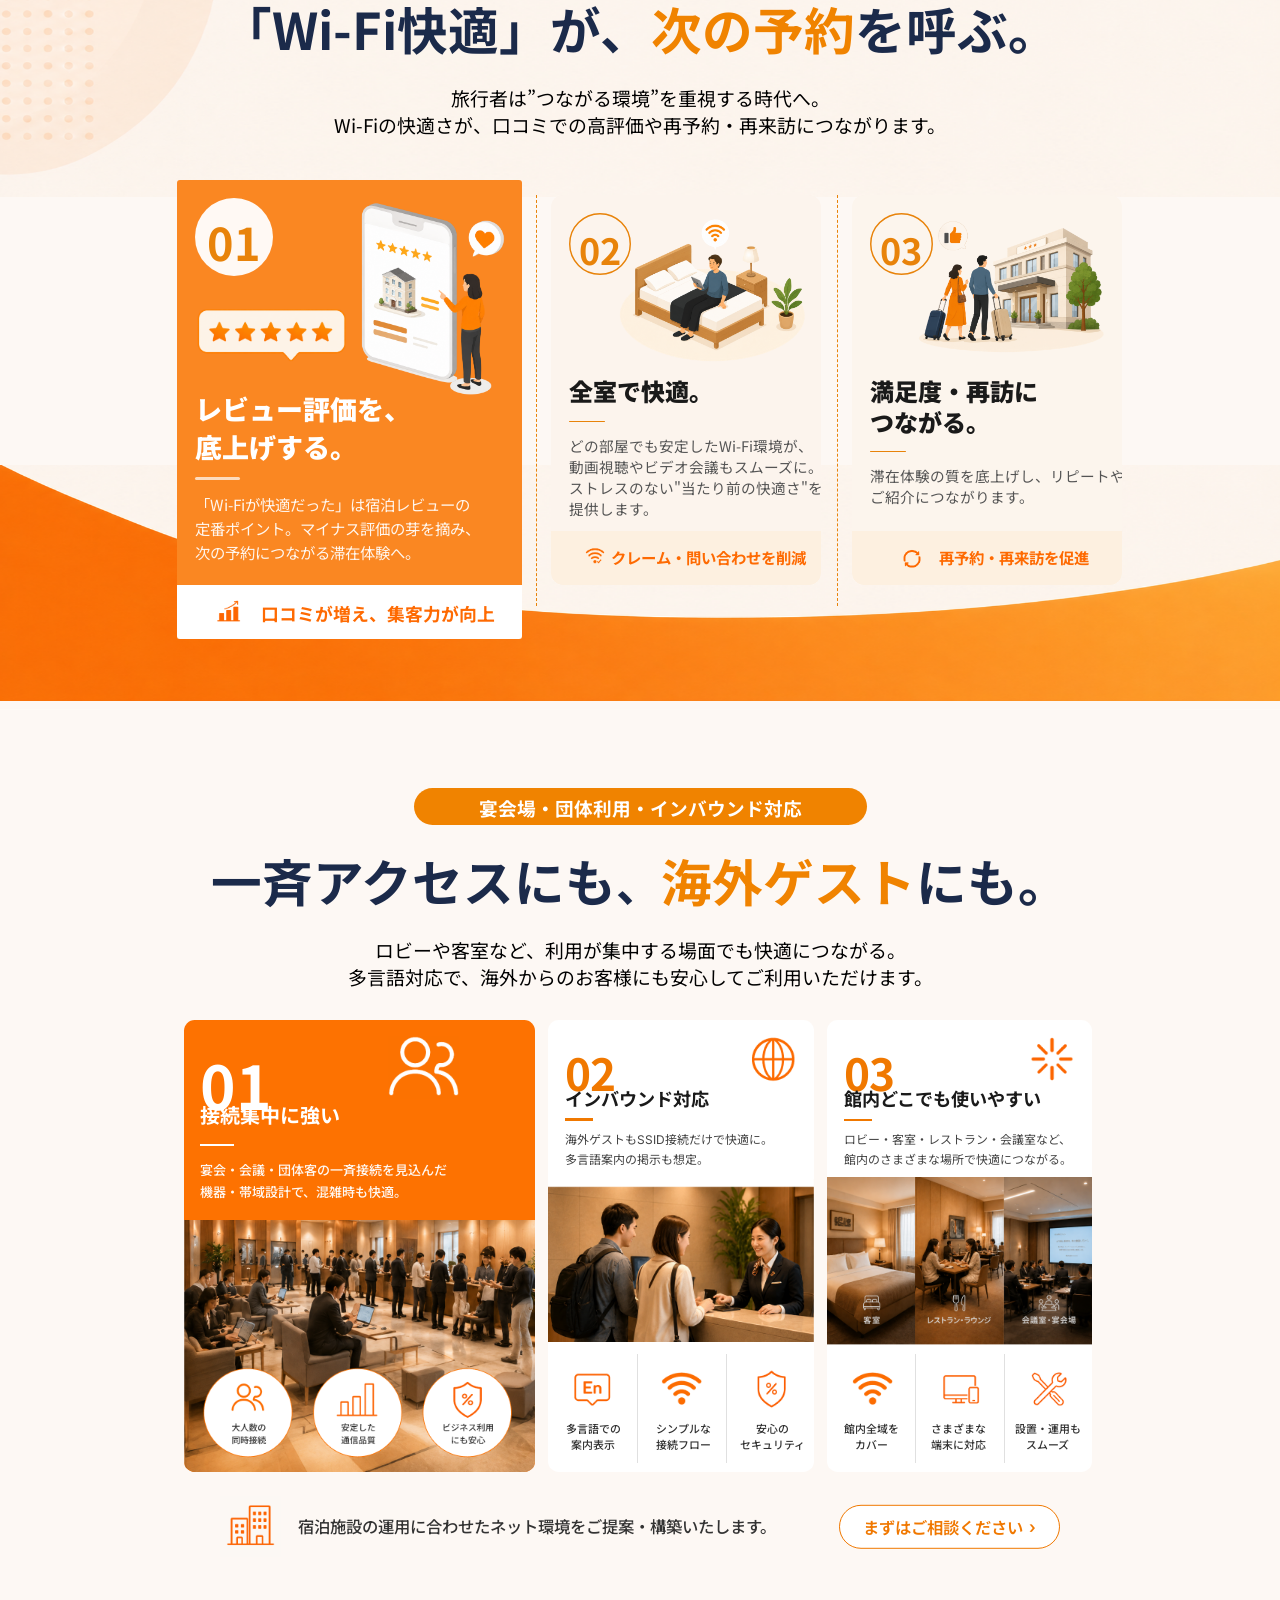
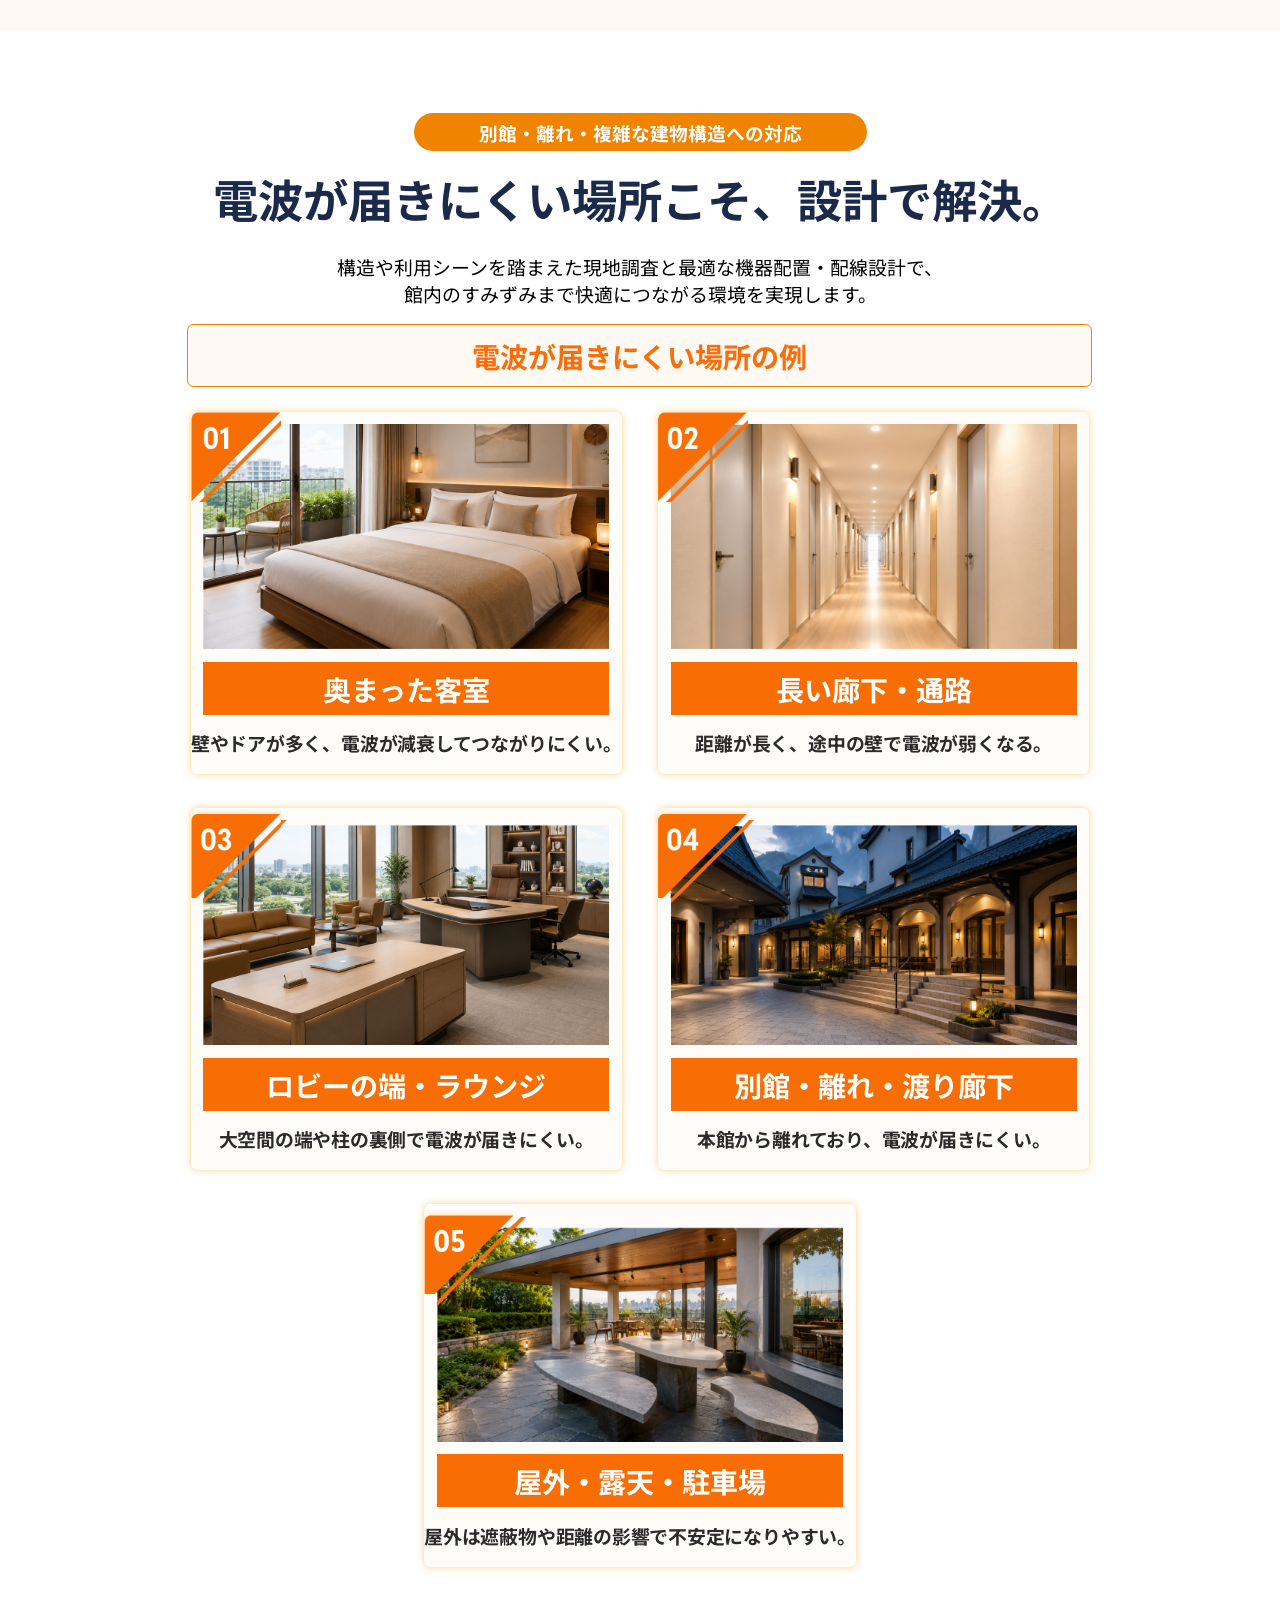
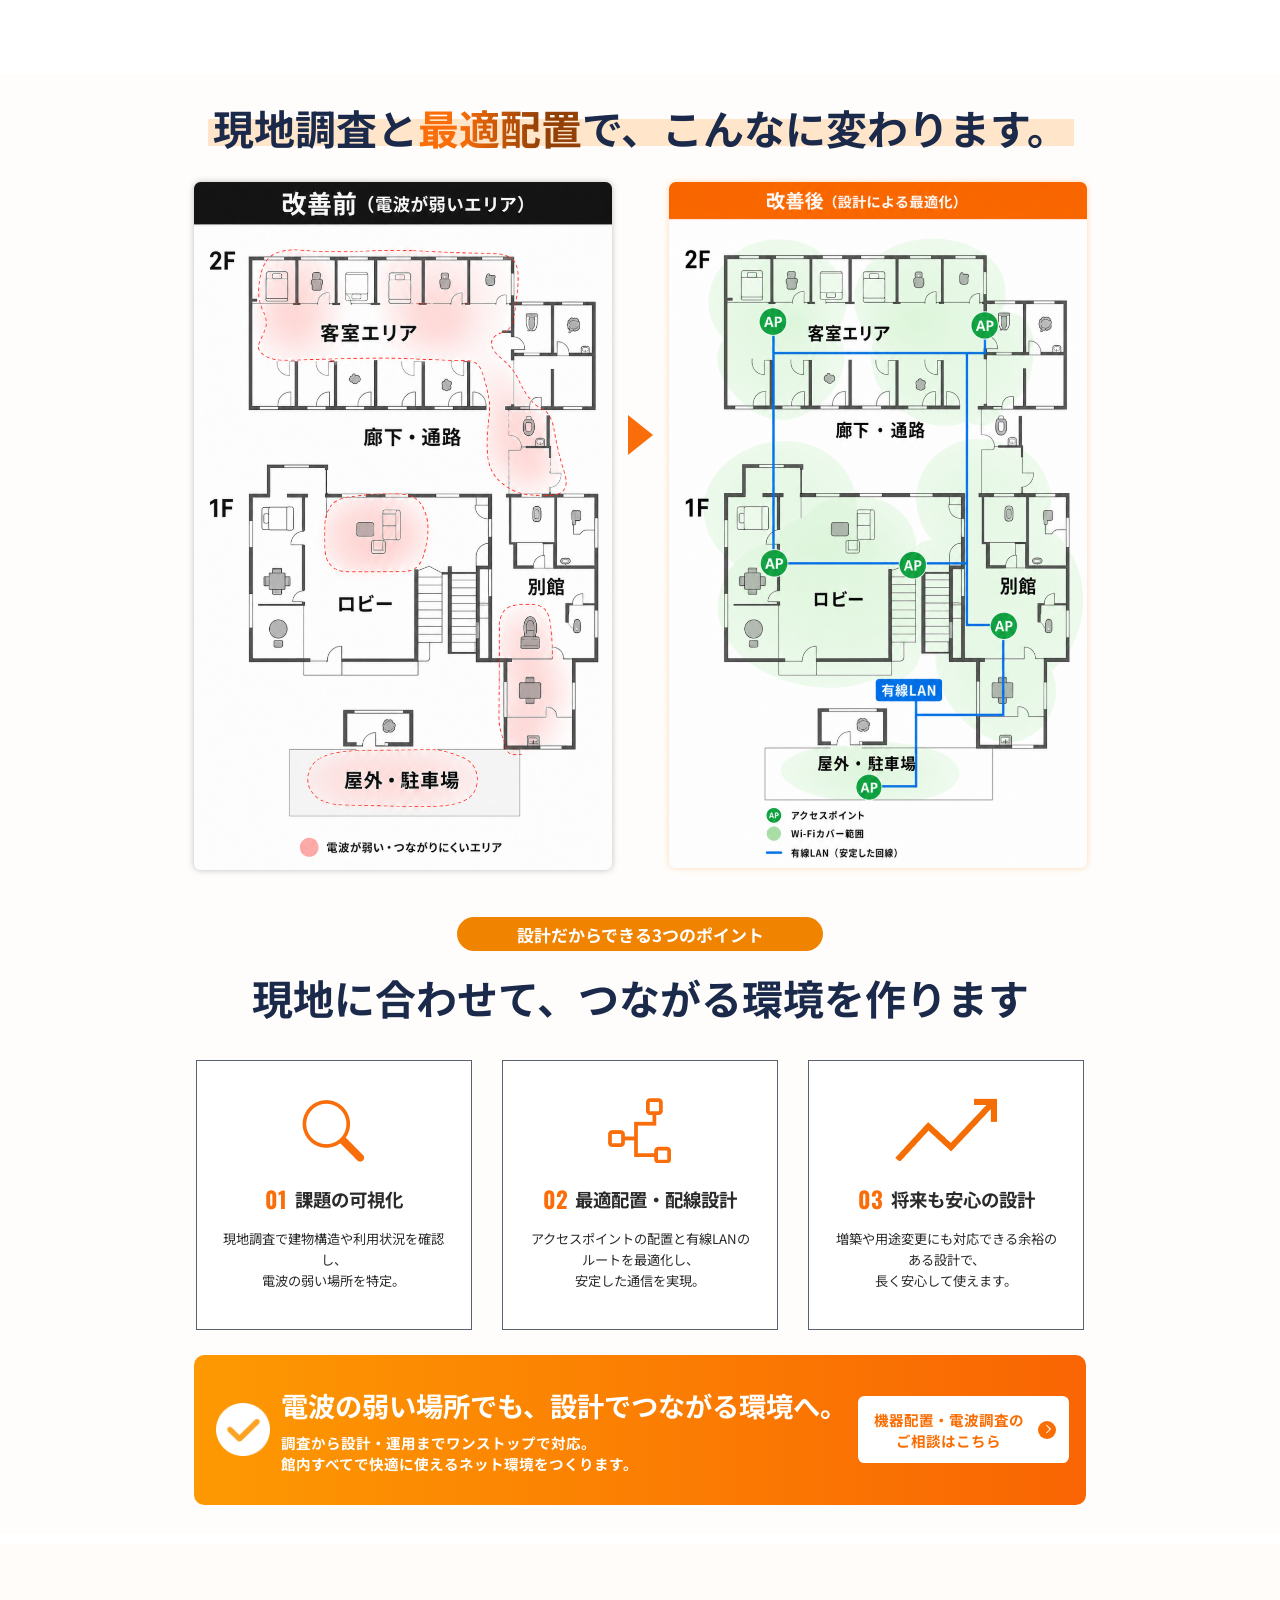
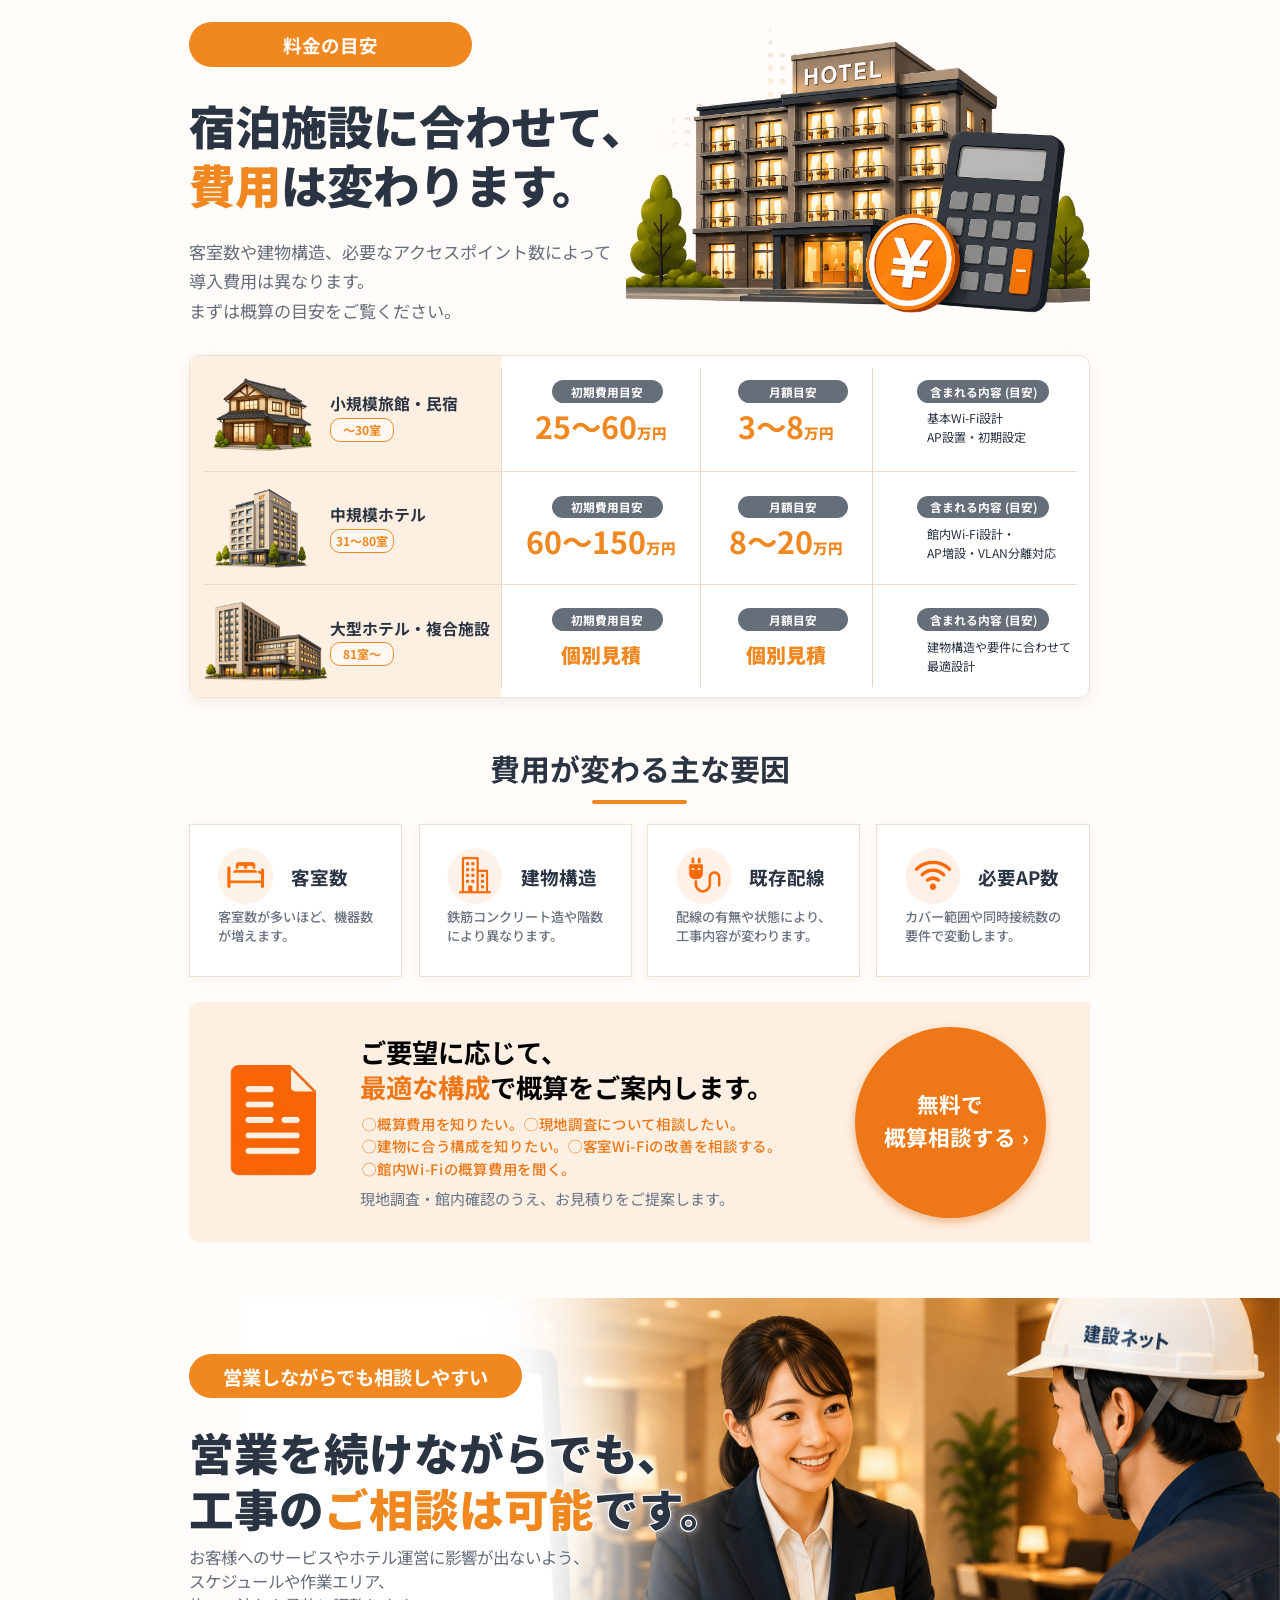
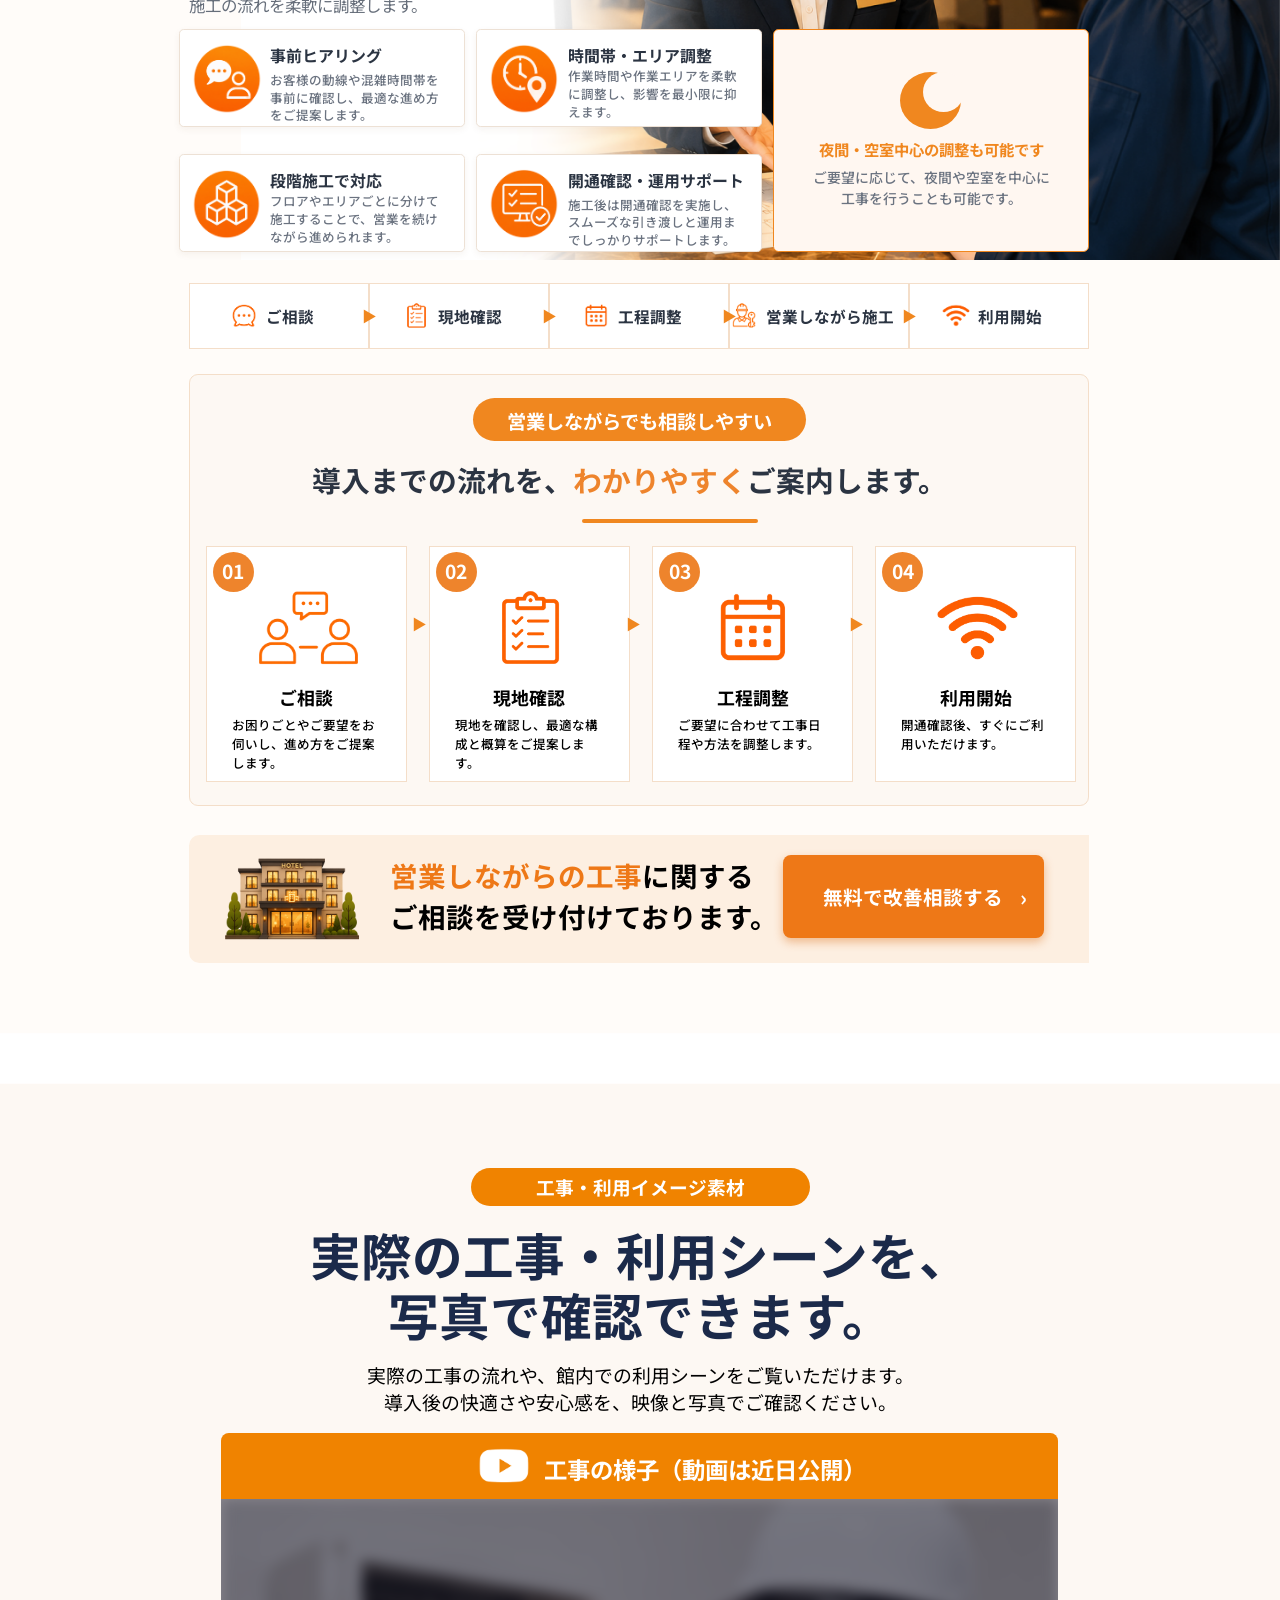
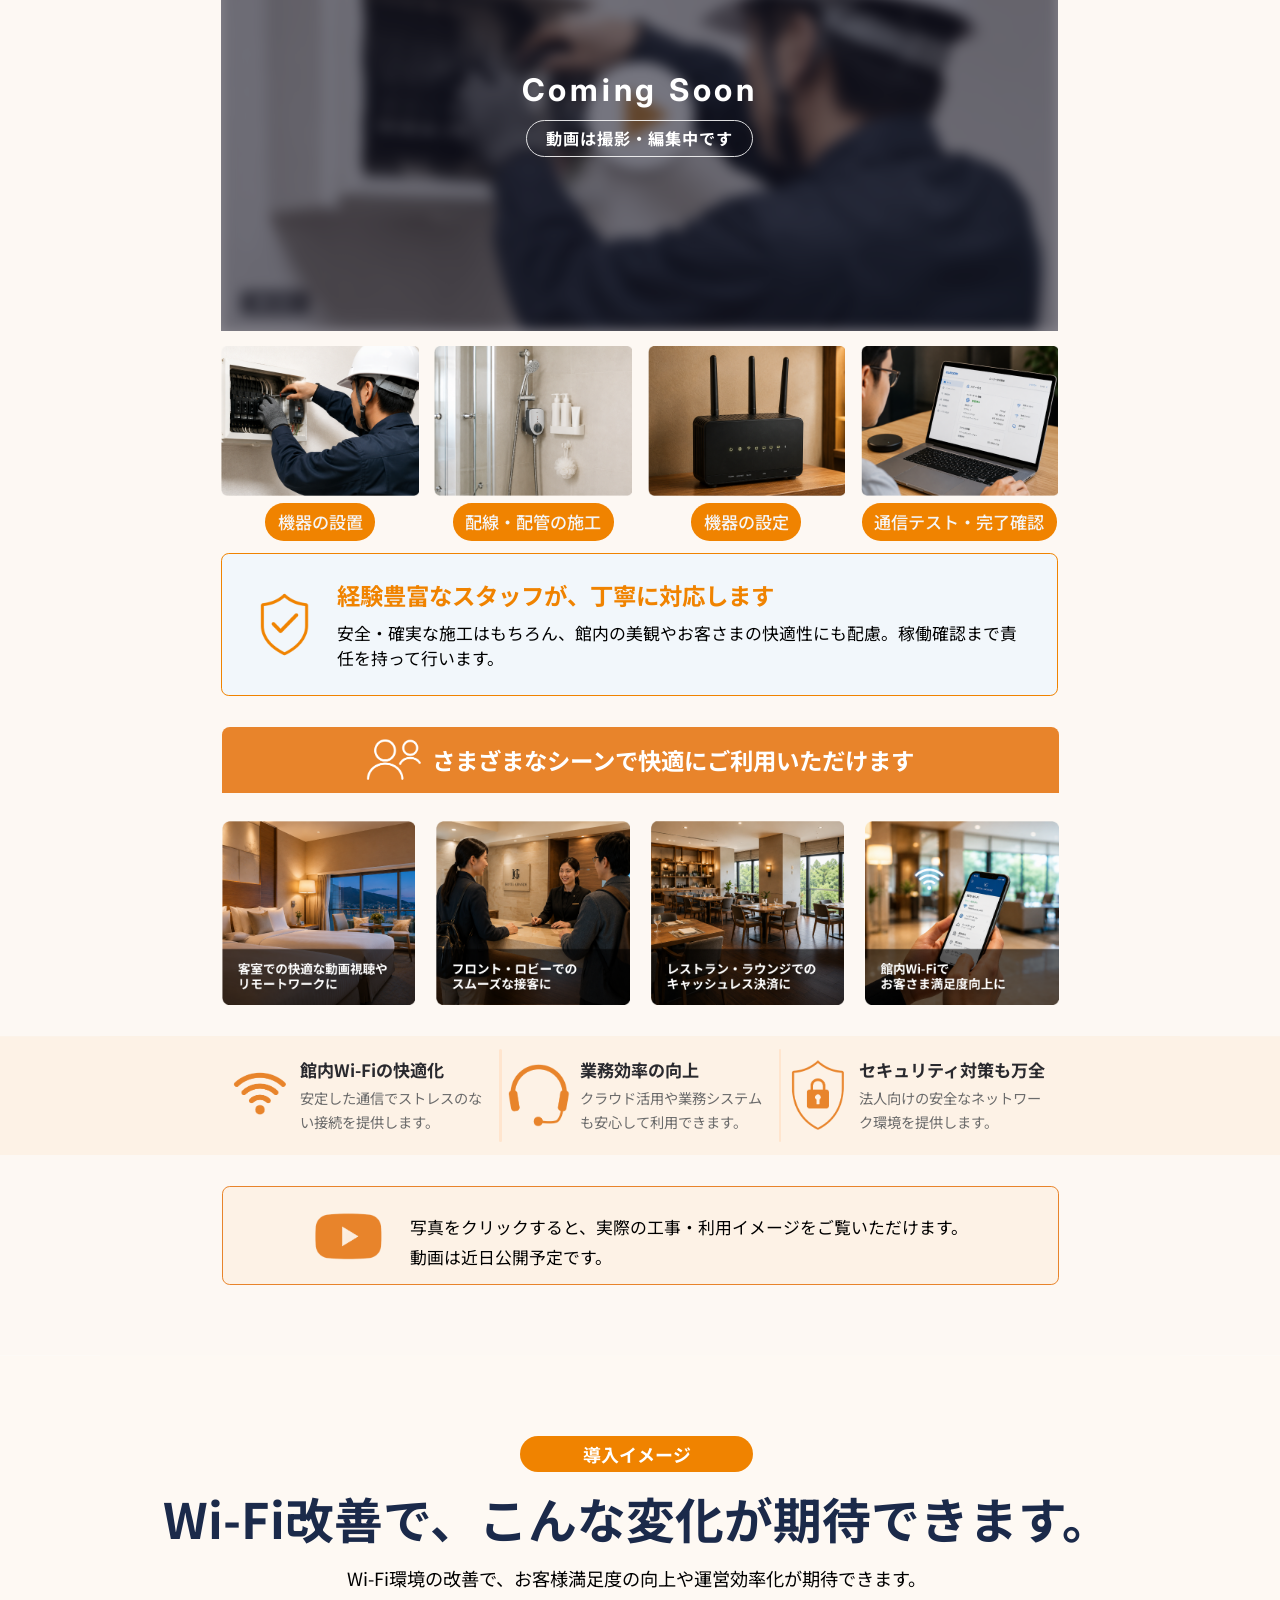
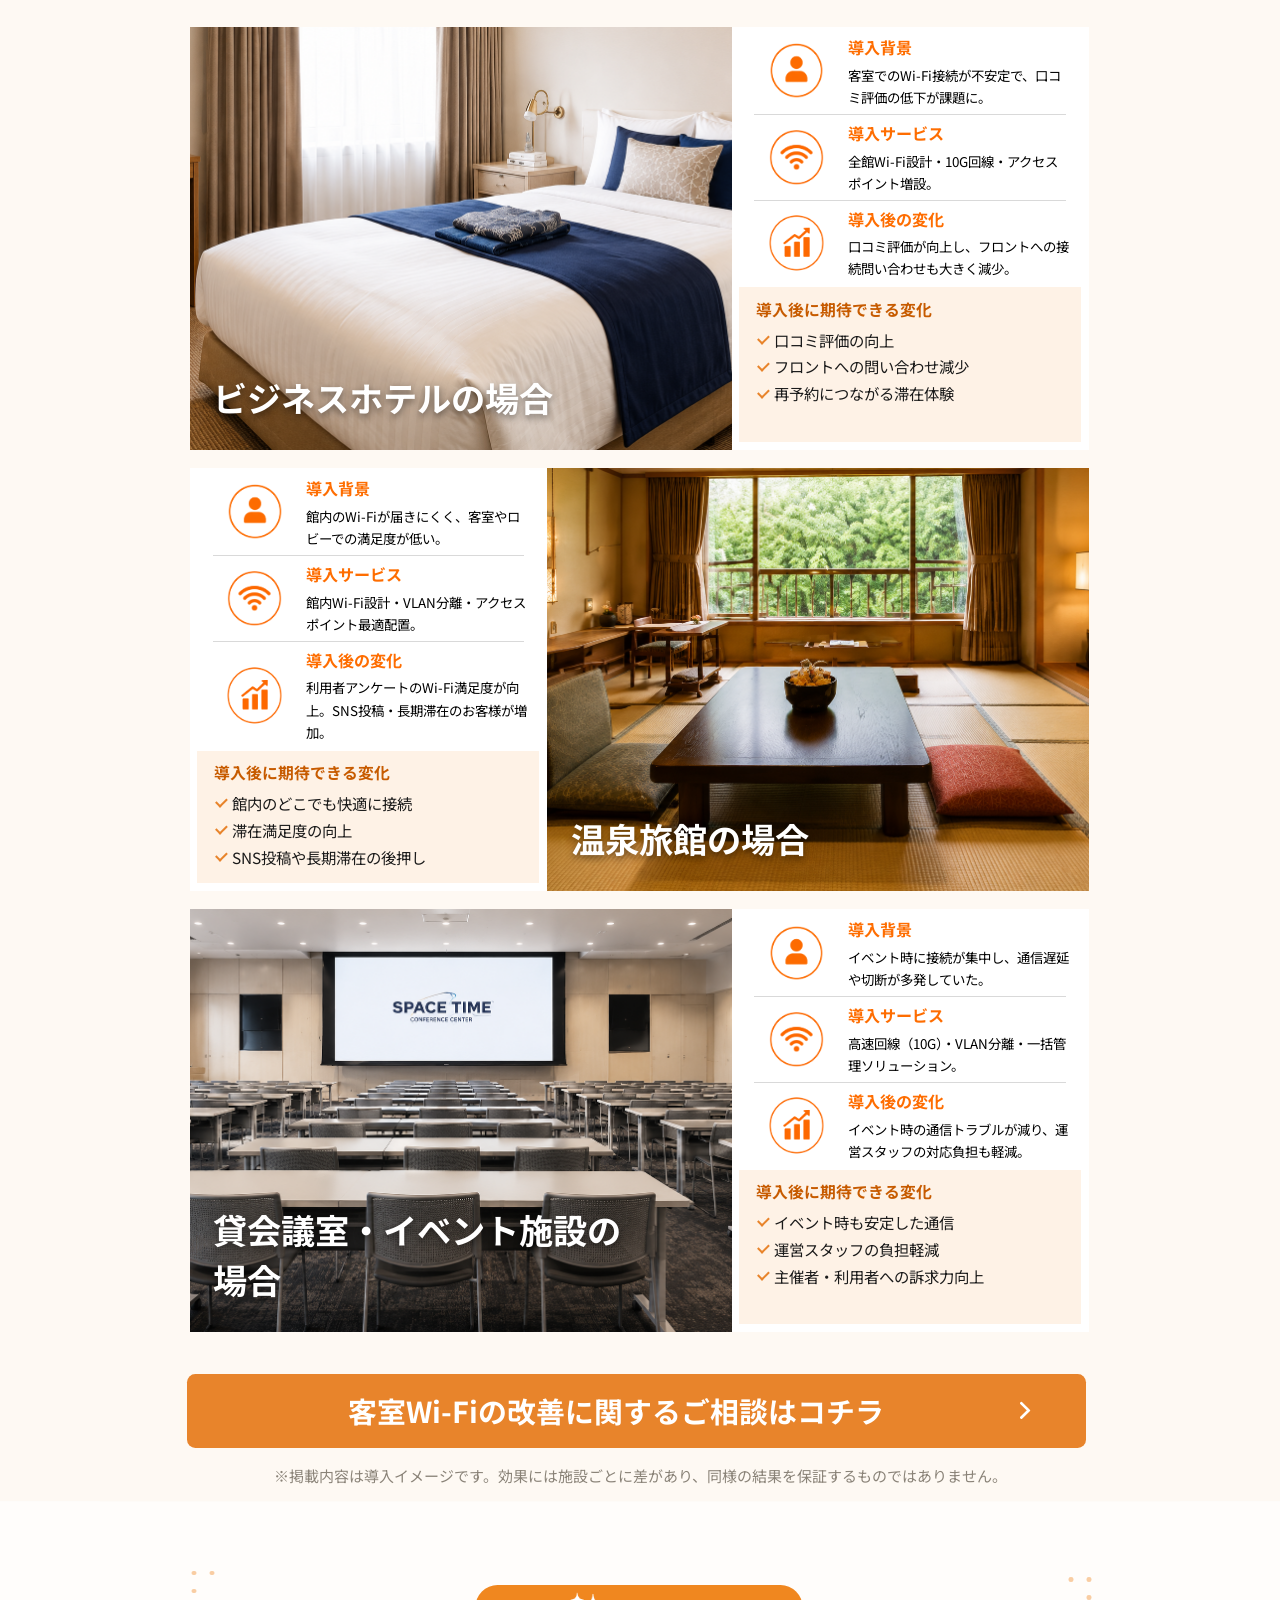
==== commit ca4fb28b: "「by スリム光」の表記を全箇所から削除（石躍さん指示） - タイトル・ロゴalt・コピーライト計10箇所から削除 - ロゴ画像を右側（by スリム光）を切り落とした logo_v2.png に差し替" ====
--- a/hotel.html
+++ b/hotel.html
@@ -4,7 +4,7 @@
   <meta charset="UTF-8">
   <meta name="robots" content="noindex, nofollow">
   <meta name="viewport" content="width=device-width, initial-scale=1.0">
-  <title>ホテル・旅館・民宿向け 館内Wi-Fi設備｜施設ネット by スリム光</title>
+  <title>ホテル・旅館・民宿向け 館内Wi-Fi設備｜施設ネット</title>
   <meta name="description" content="「Wi-Fiが弱い」の口コミを施設の改善課題に。客室・ロビー・宴会場・別館まで、宿泊者用と業務用を分けながら館内まるごとWi-Fi環境を整備します。">
   <link rel="preconnect" href="https://fonts.googleapis.com">
   <link rel="preconnect" href="https://fonts.gstatic.com" crossorigin>
@@ -19,7 +19,7 @@
   <!-- ===== header（h120版） ===== -->
   <header class="fv-header fv-header--hotel">
     <a class="fv-header__logo" href="index.html">
-      <img src="assets/logo.png" alt="施設ネット by スリム光">
+      <img src="assets/logo_v2.png" alt="施設ネット">
     </a>
     <div class="fv-header__contact">
       <a class="fv-header__tel" href="tel:0120363624">0120-36-3624</a>
@@ -1582,7 +1582,7 @@
 
     <!-- ===== コピーライト ===== -->
     <footer class="h-copy">
-      <p>© 2026 施設ネット by スリム光.</p>
+      <p>© 2026 施設ネット.</p>
     </footer>
 
   </main>
--- a/css/style.css
+++ b/css/style.css
@@ -510,3 +510,10 @@
 
 /* コピーライト：4辺の枠線を上線のみに（Toku指示） */
 .fv-footer { border: none; border-top: 0.0625rem solid #ccc; }
+
+/* =====================================================================
+   2026-08-11 石躍さん指示：「by スリム光」を表記から削除。
+   ロゴを logo_v2.png（右側を切り落とし・幅1237/1645=75.2%）に差し替えたため、
+   表示幅も同率で縮めて視覚サイズを不変にする（3ページ共通ヘッダー）
+   ===================================================================== */
+.fv-header__logo img { width: 17.664rem; }
--- a/css/hotel-sp.css
+++ b/css/hotel-sp.css
@@ -1366,4 +1366,8 @@
     transform: rotate(-45deg);
   }
 
+
+  /* 2026-08-11 「by スリム光」削除：ロゴv2（幅75.2%）に合わせて縮小 */
+  .fv-header__logo img { width: 119px; }
+
 }
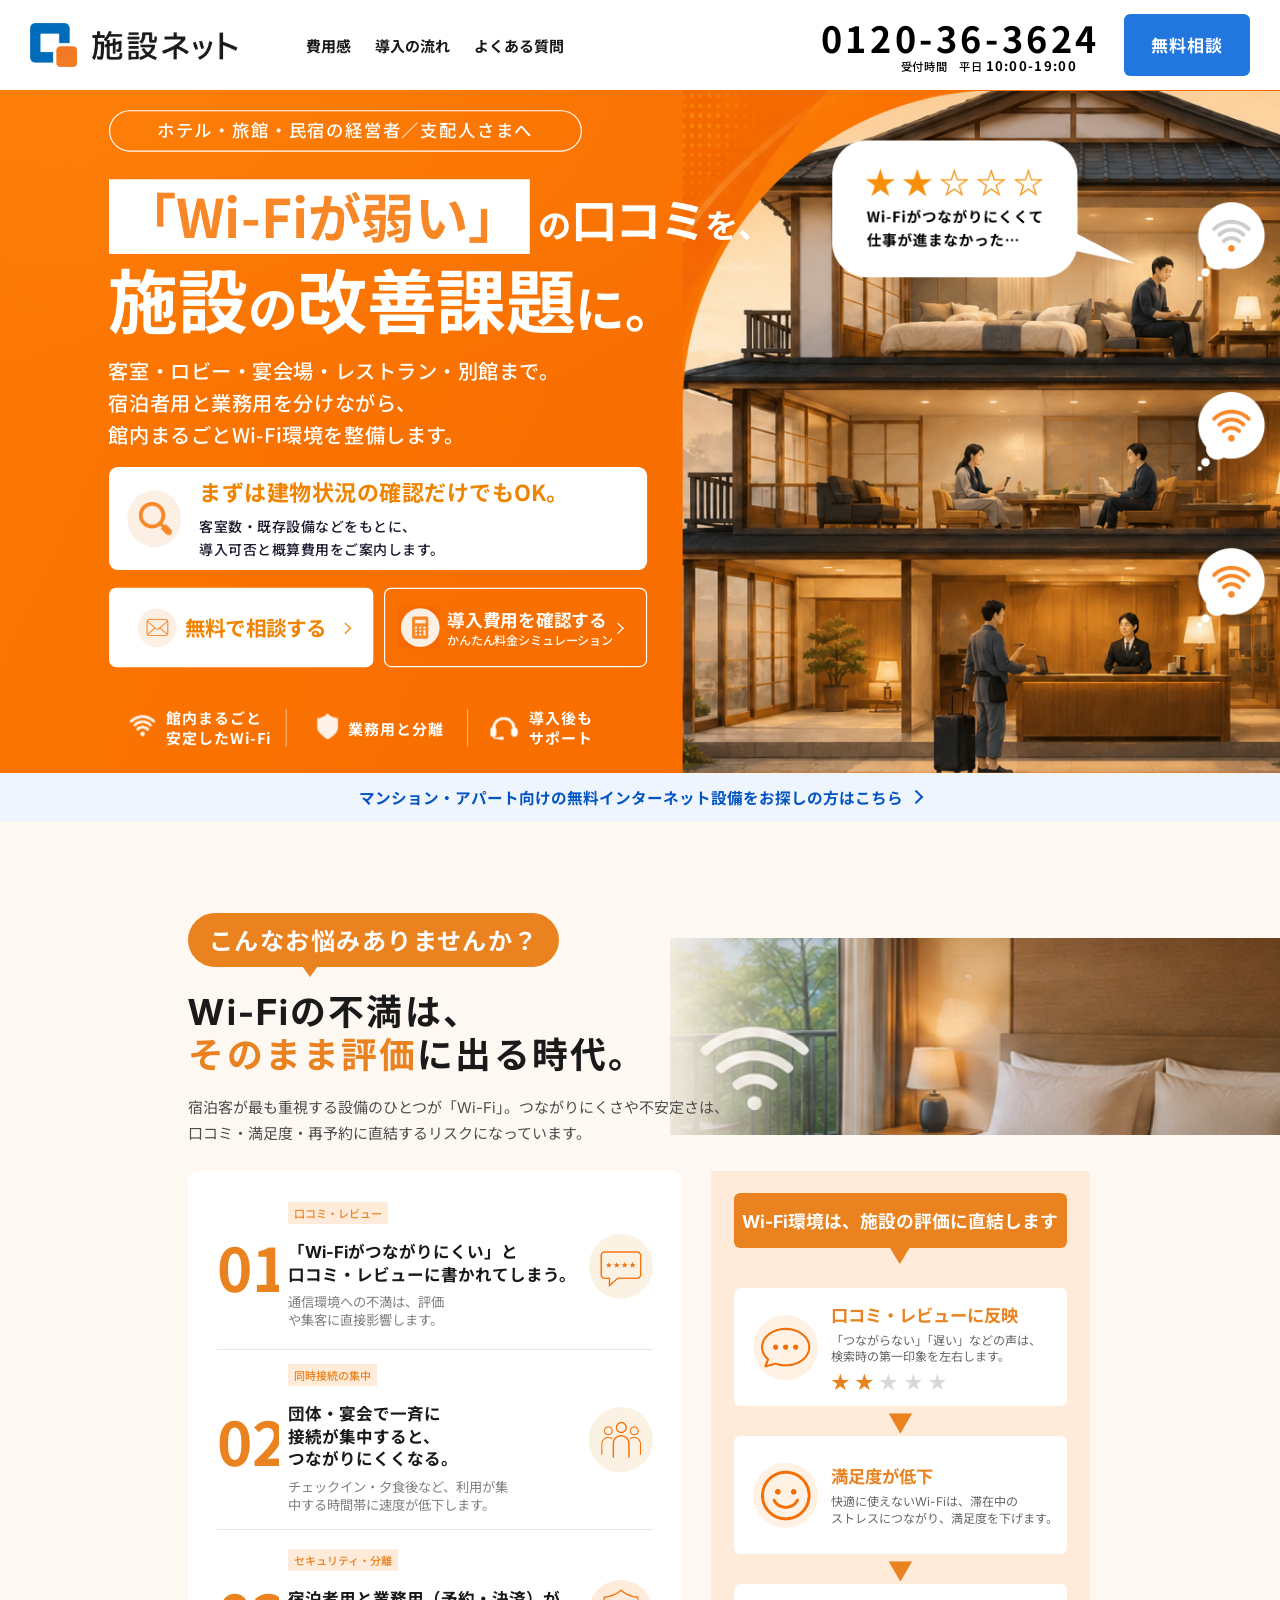
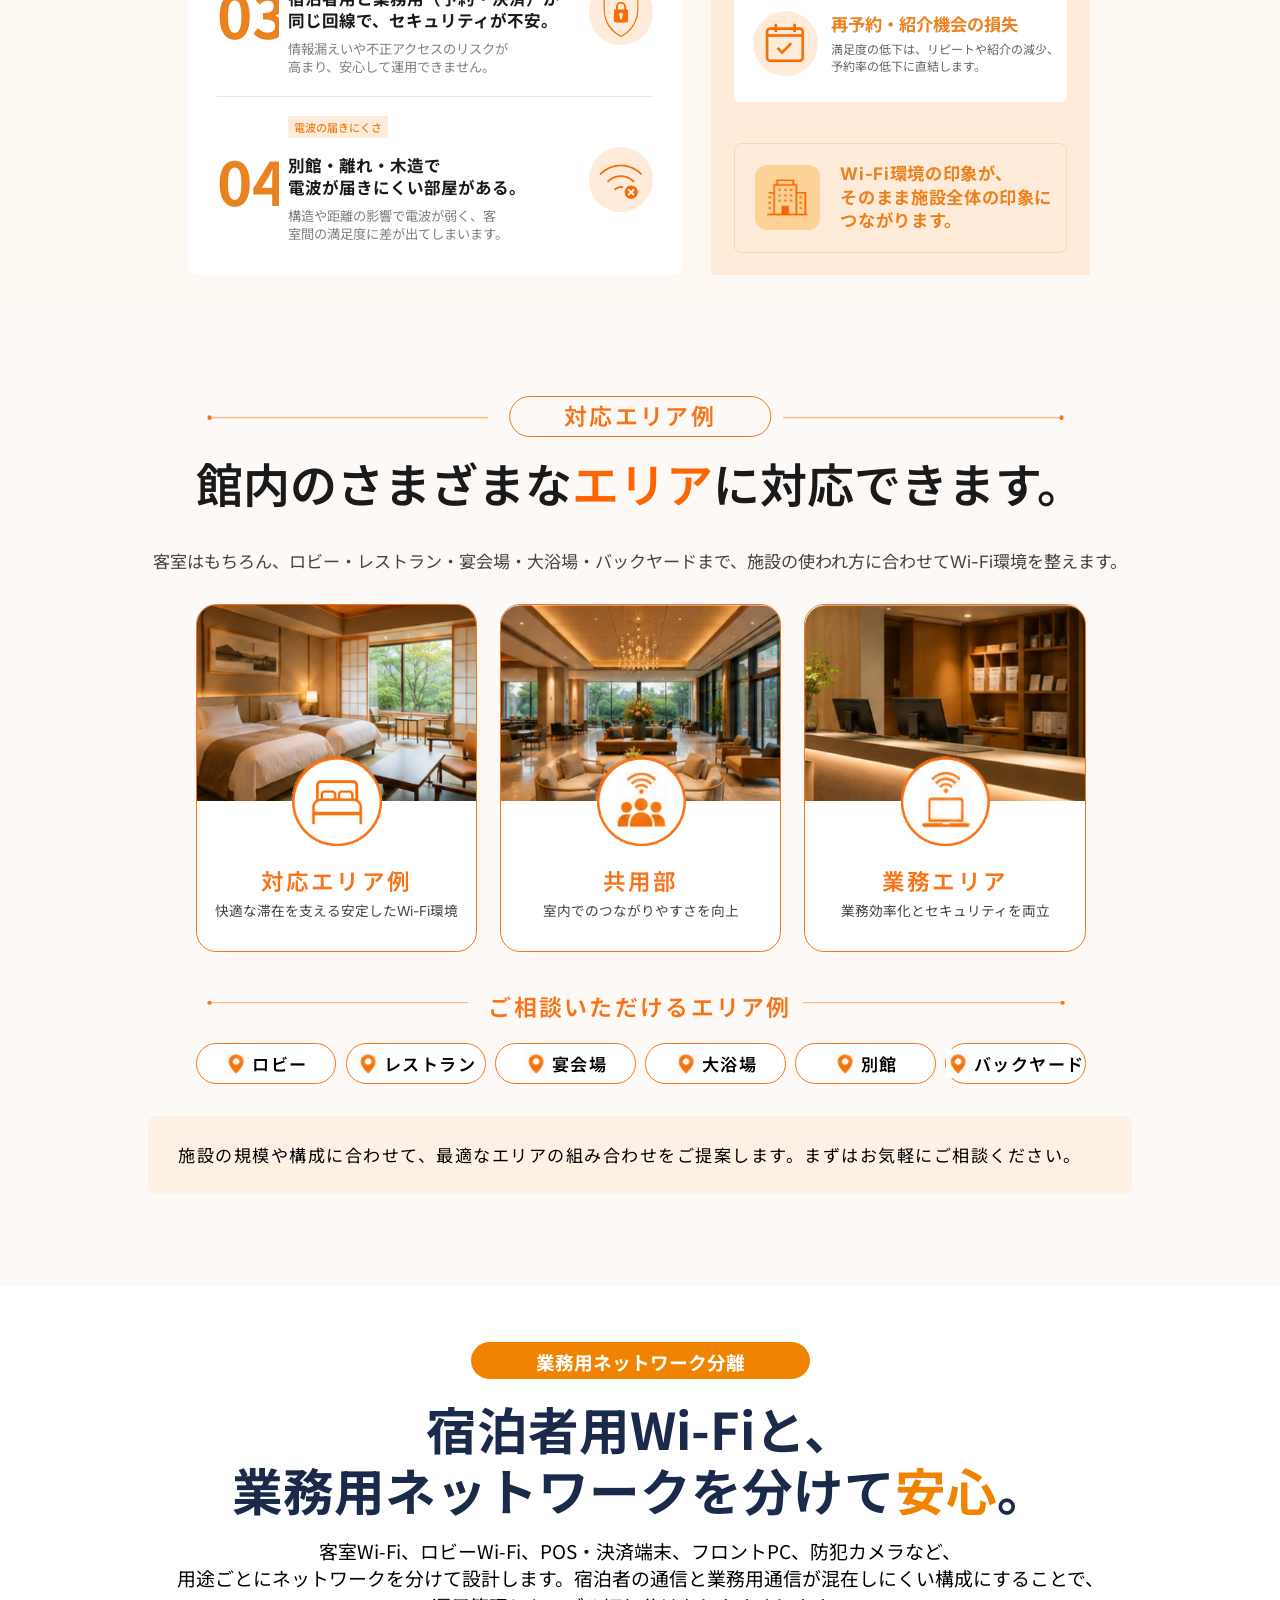
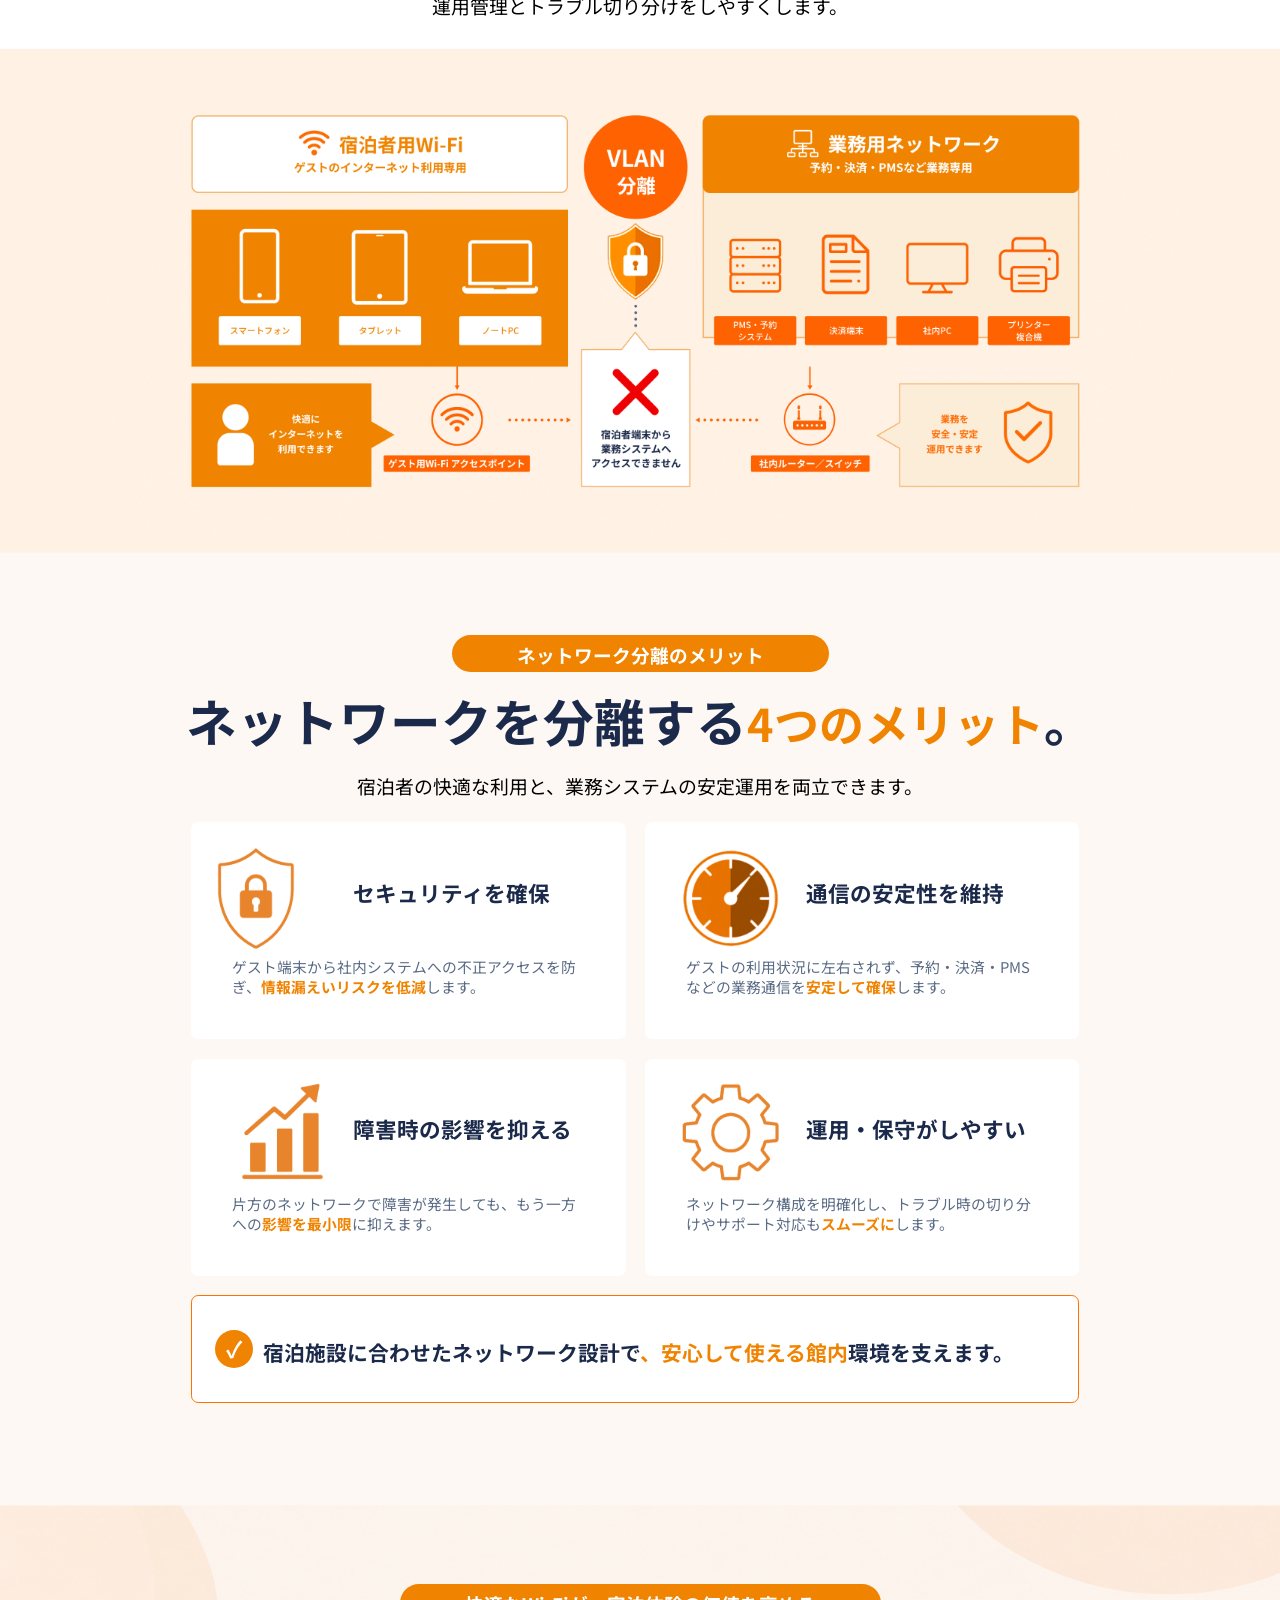
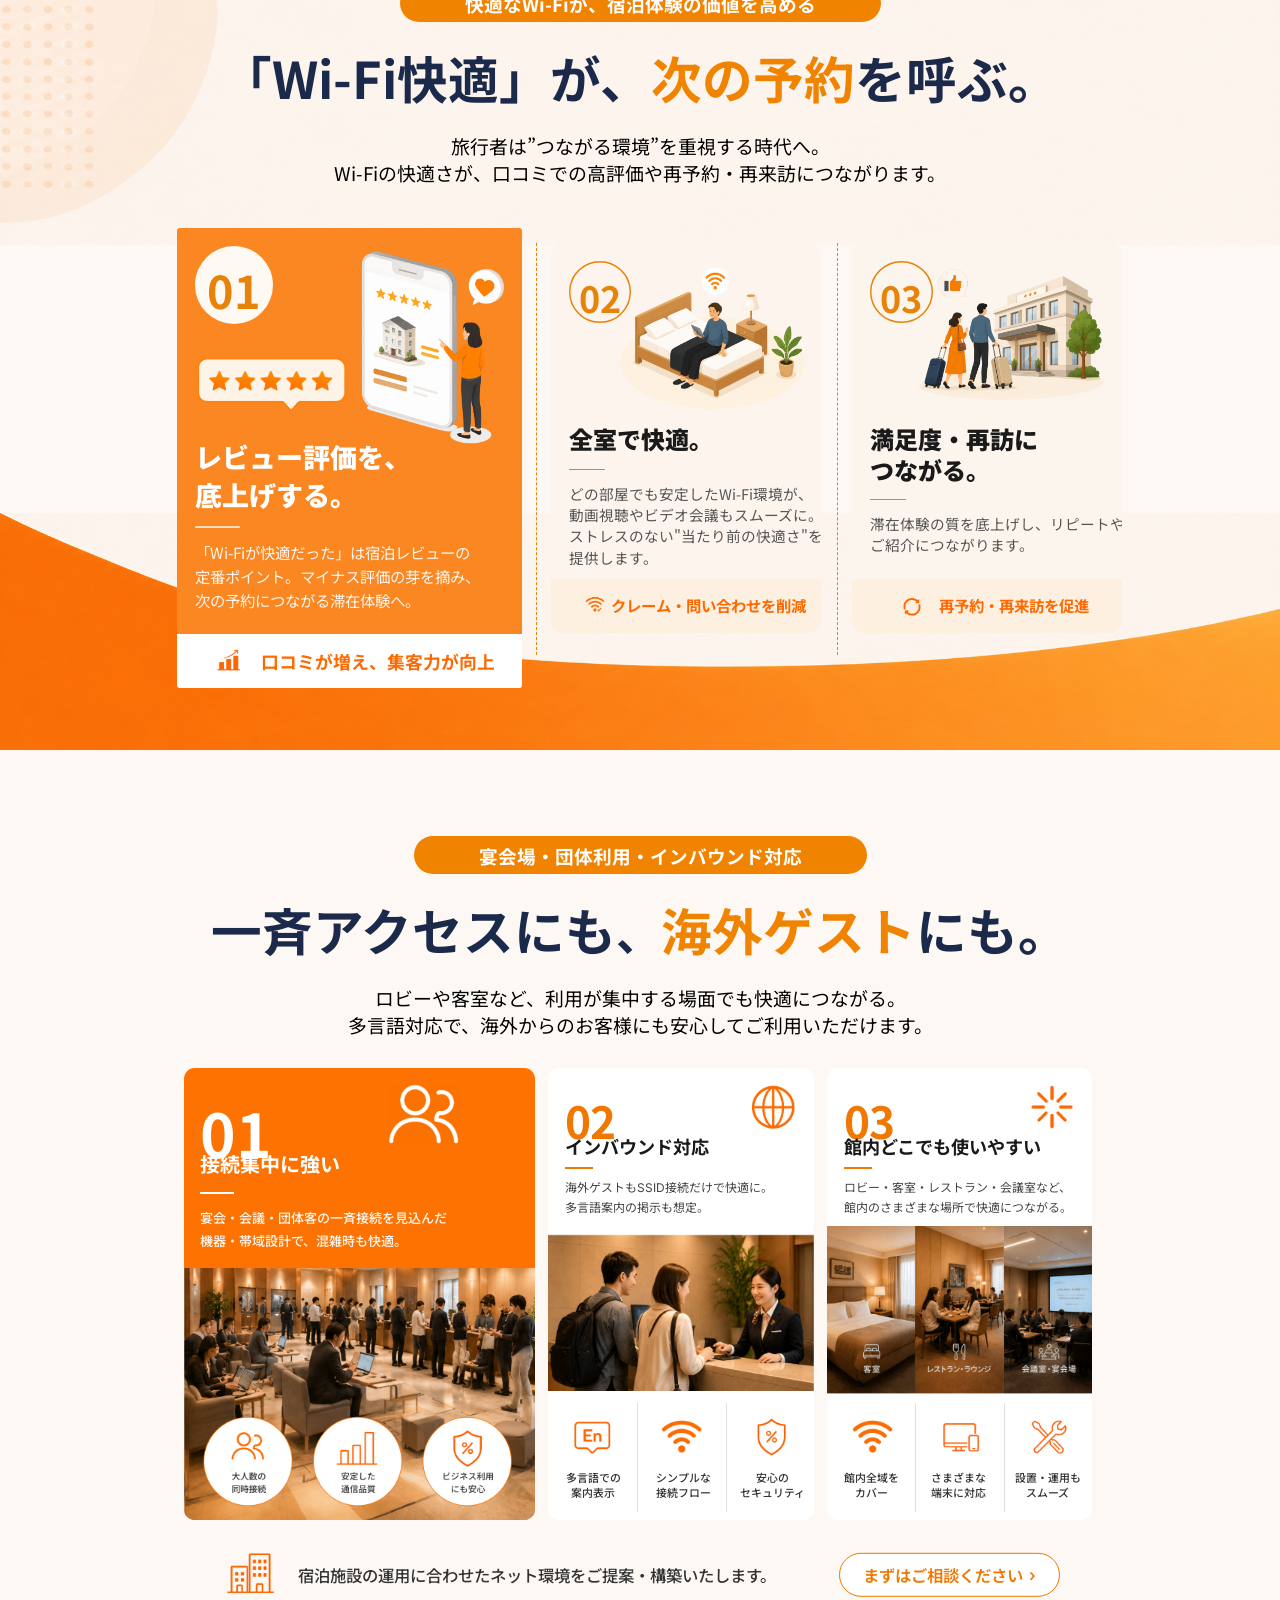
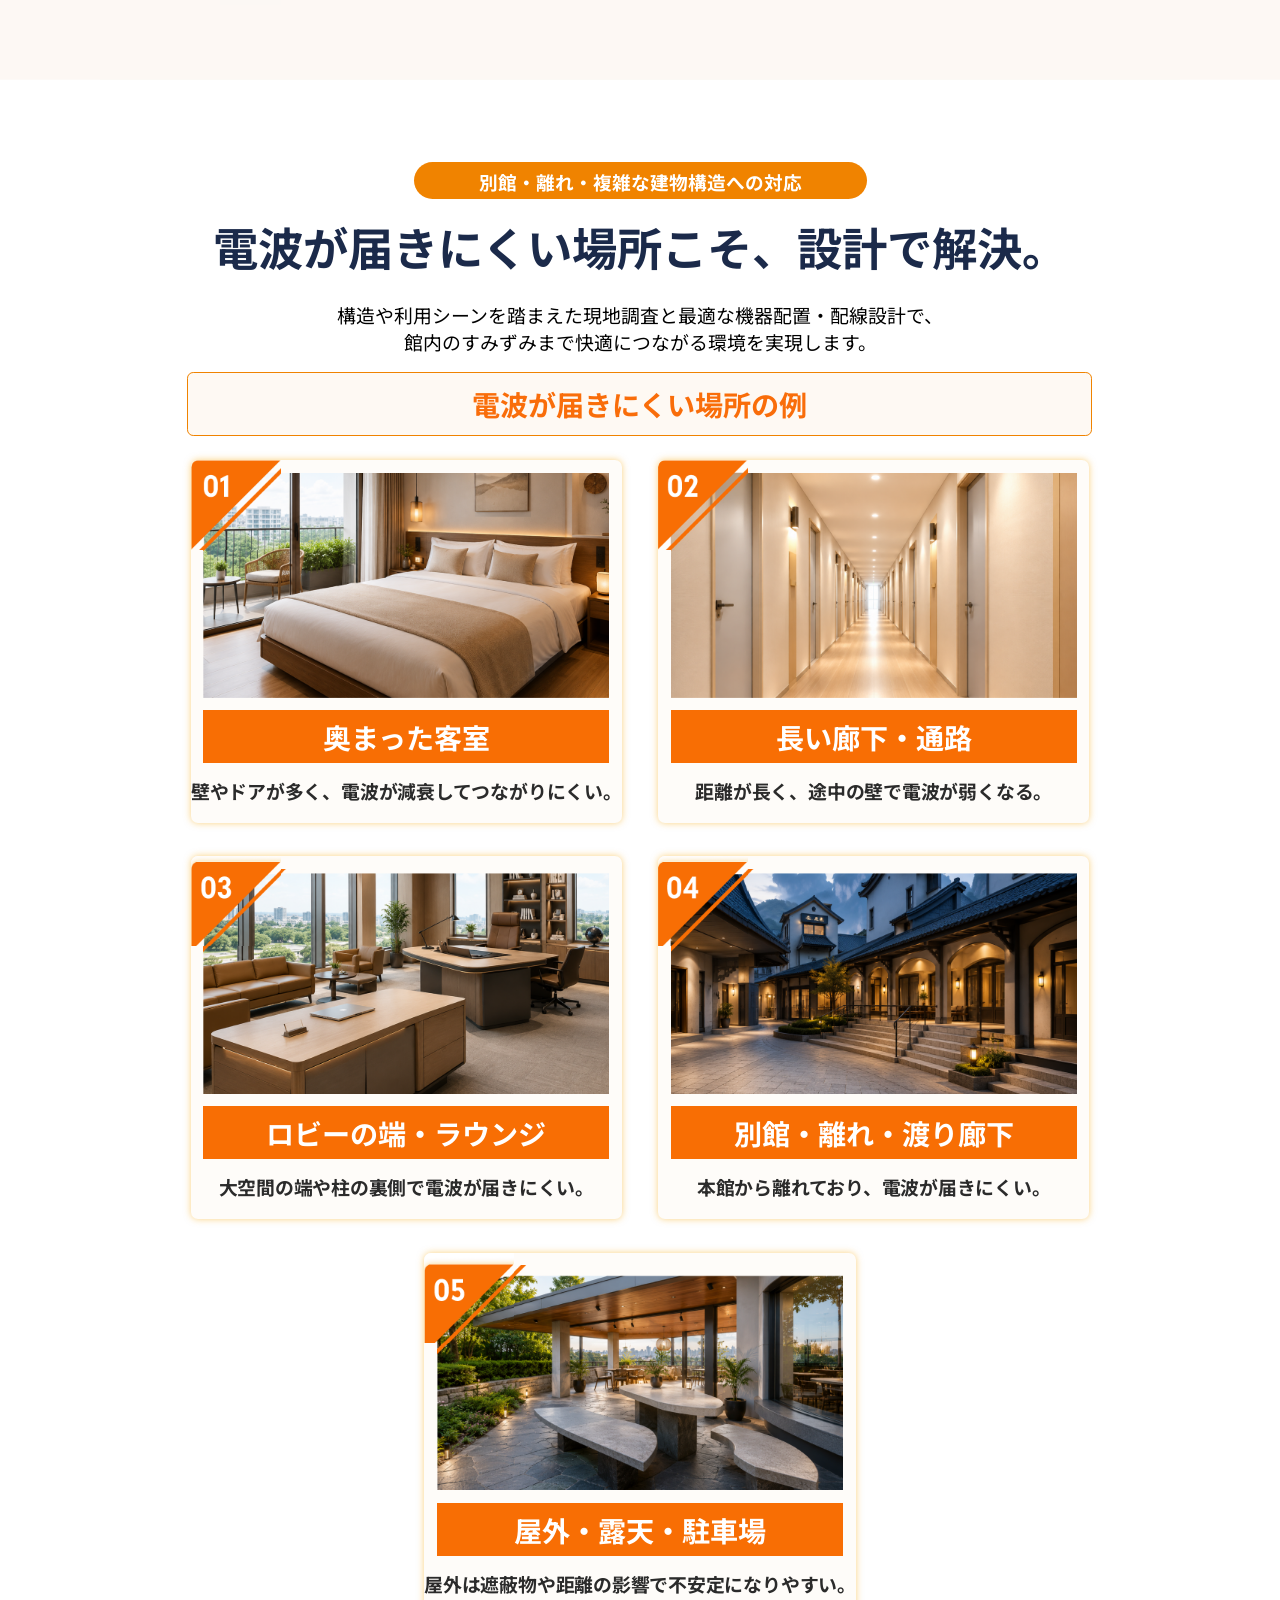
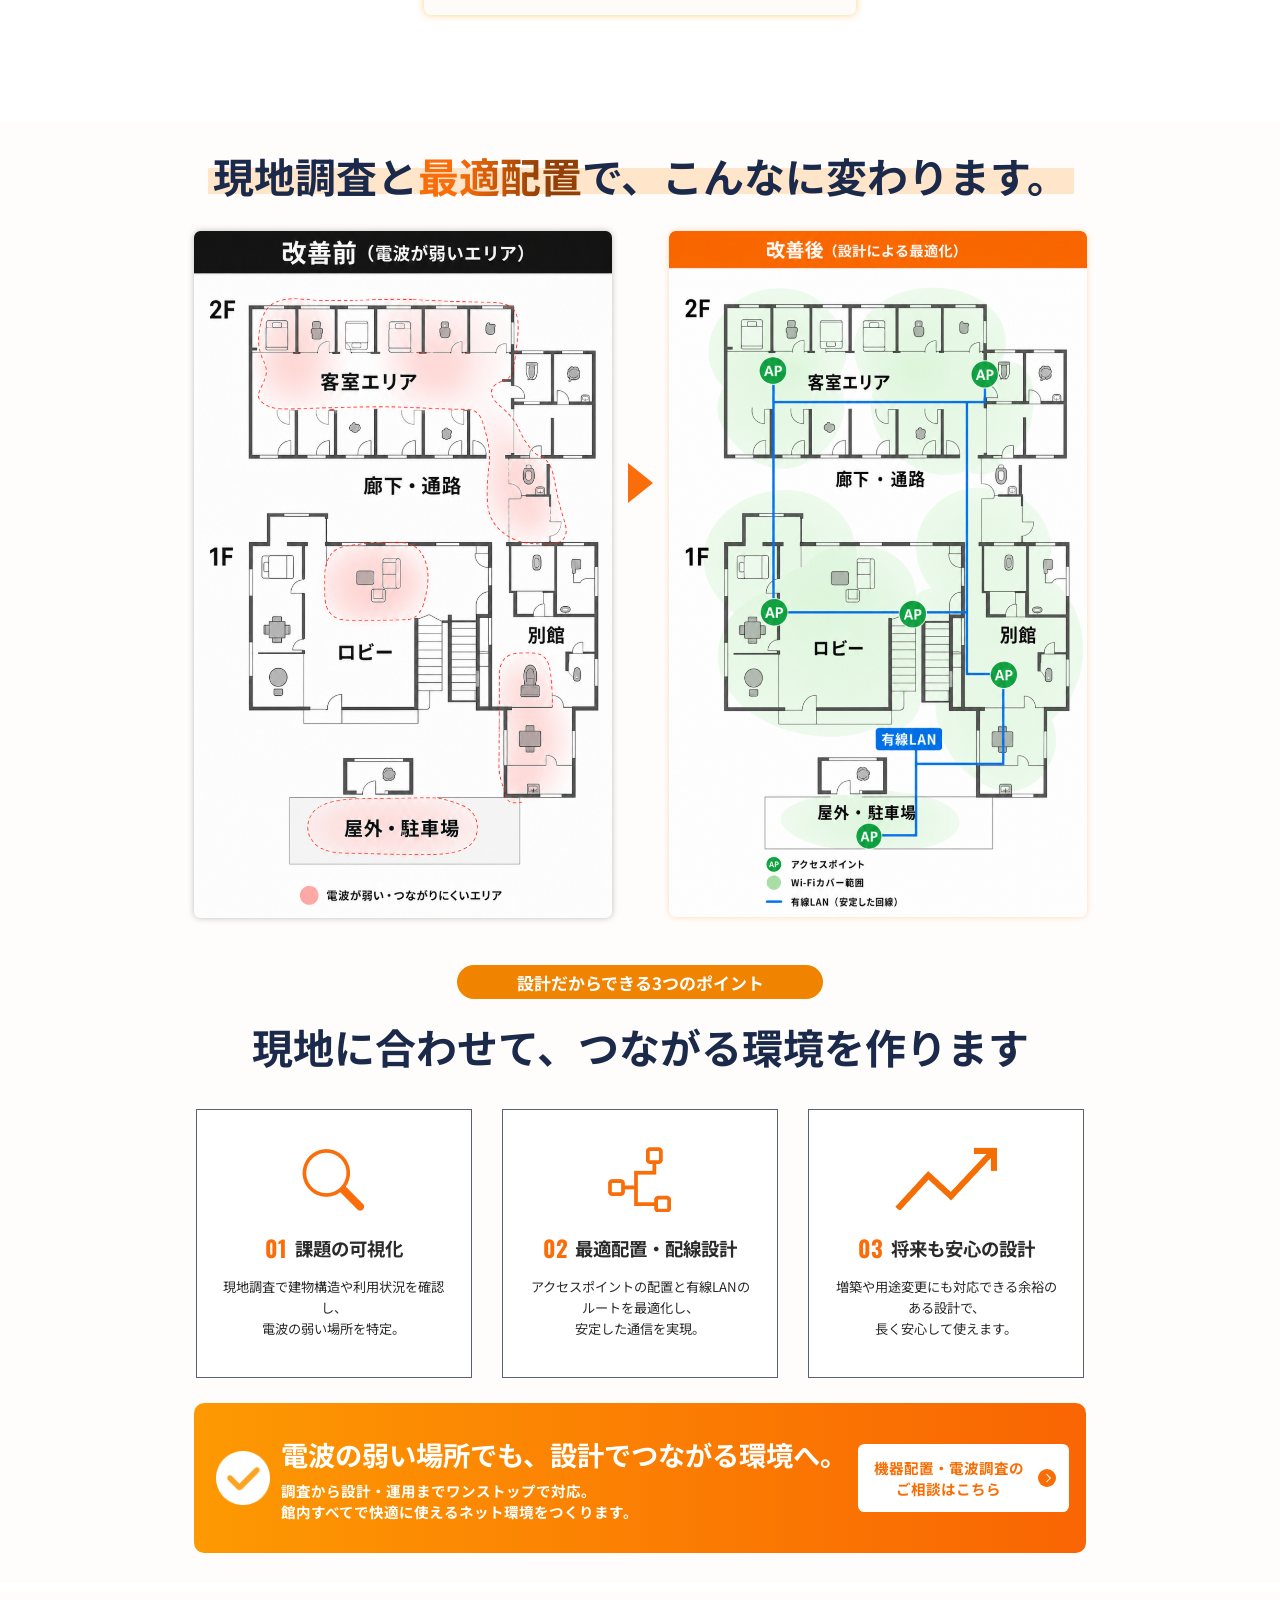
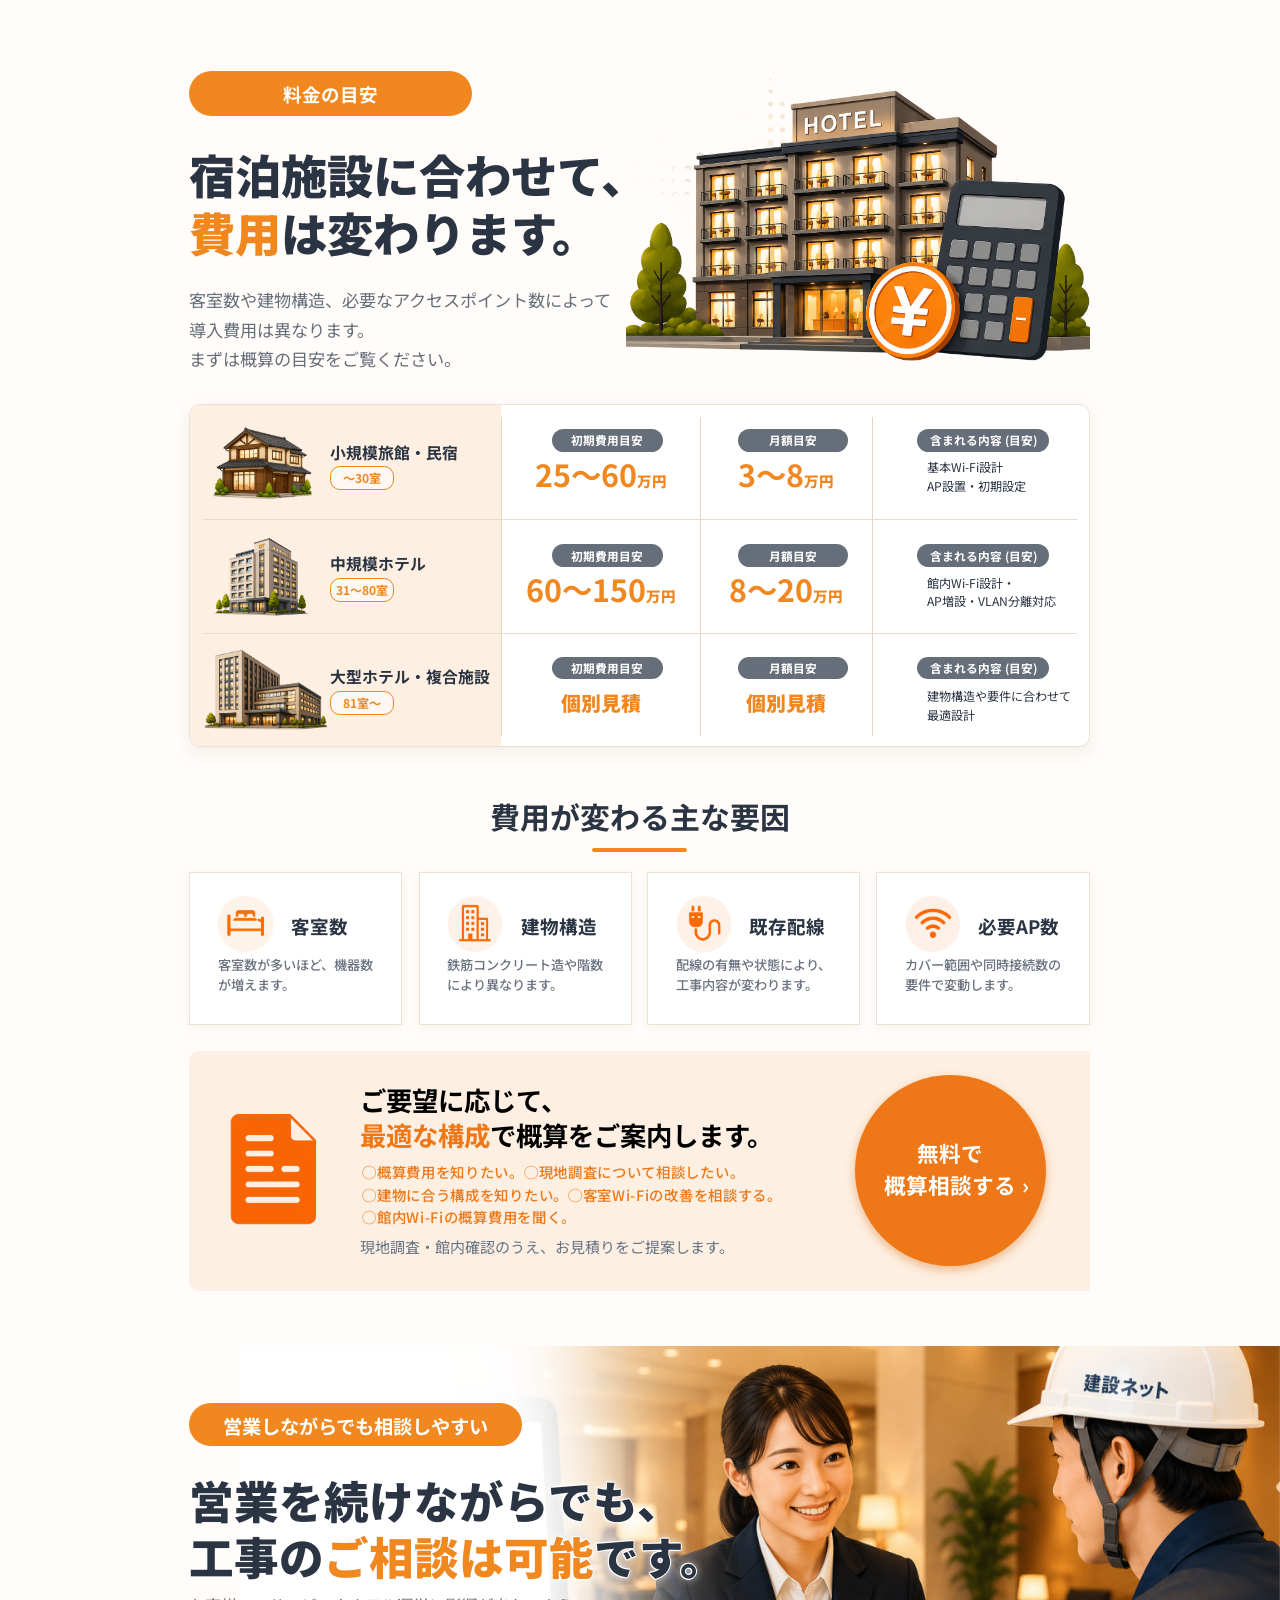
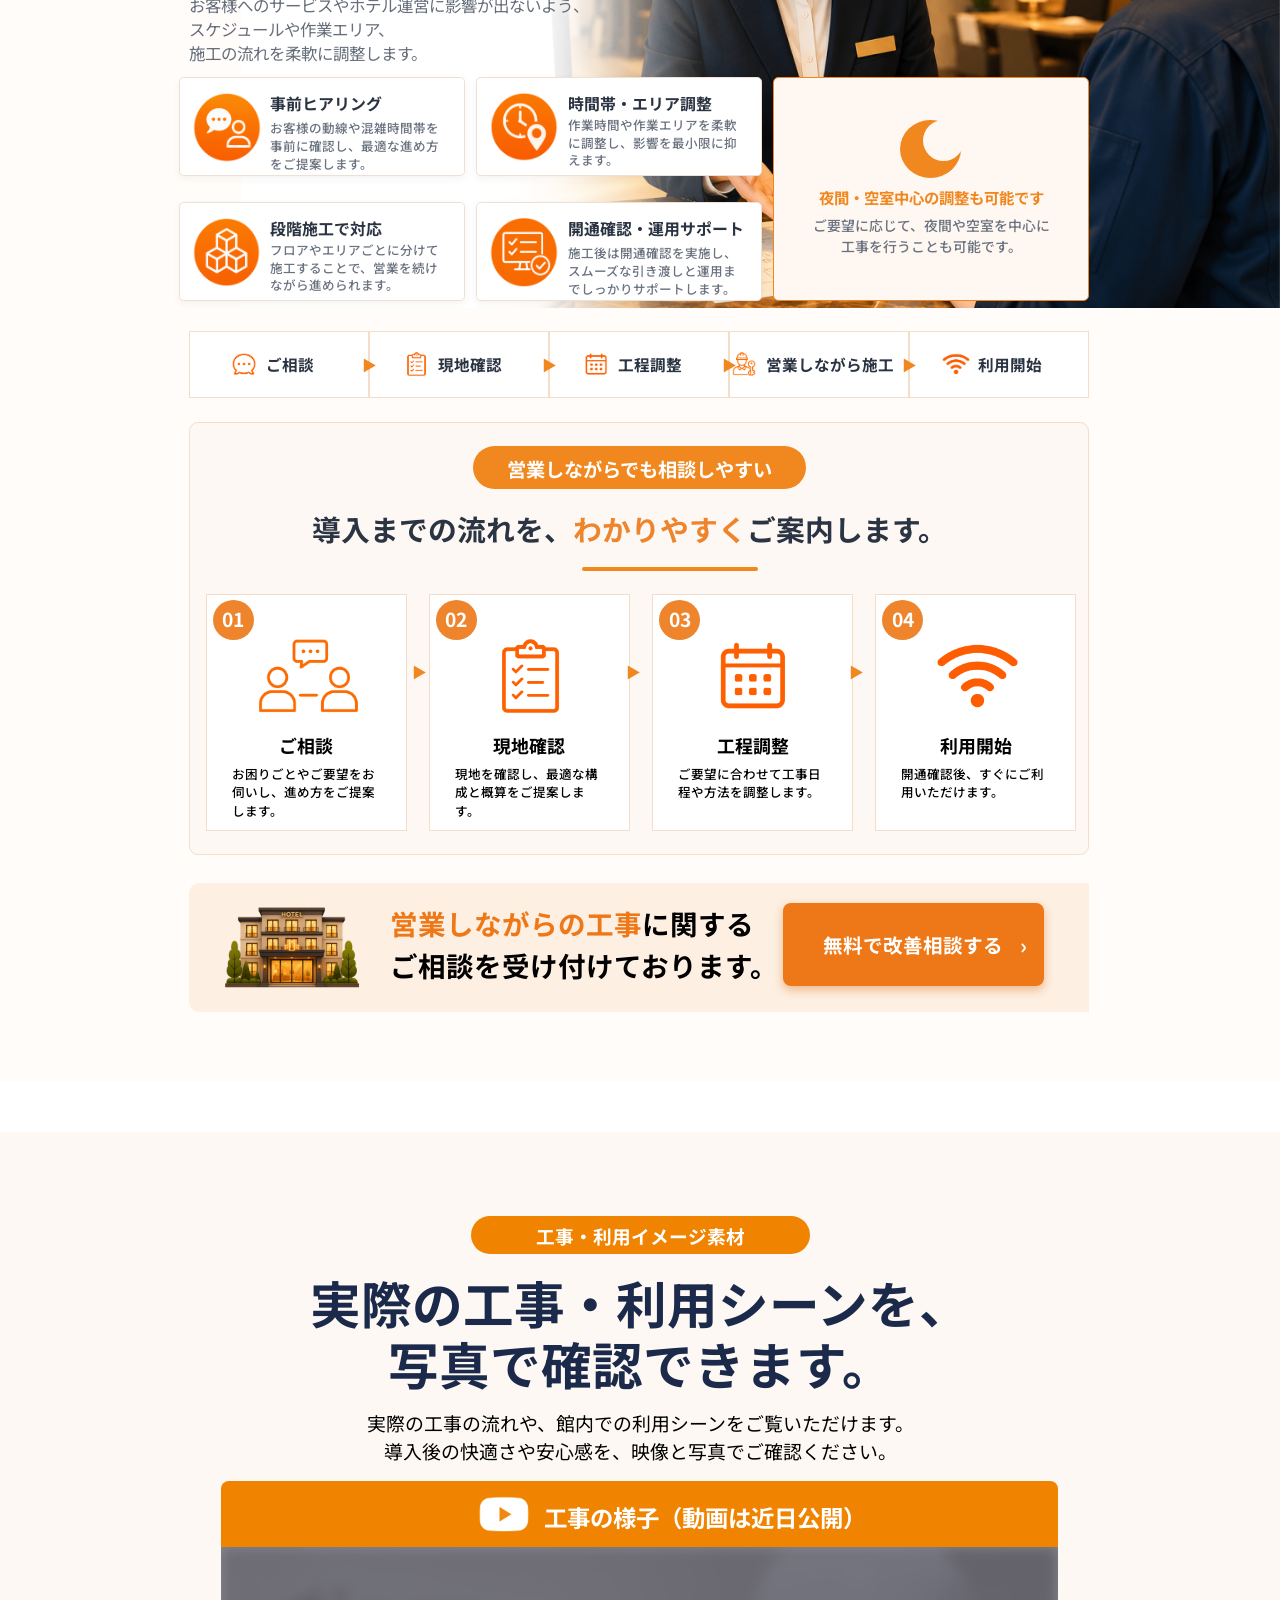
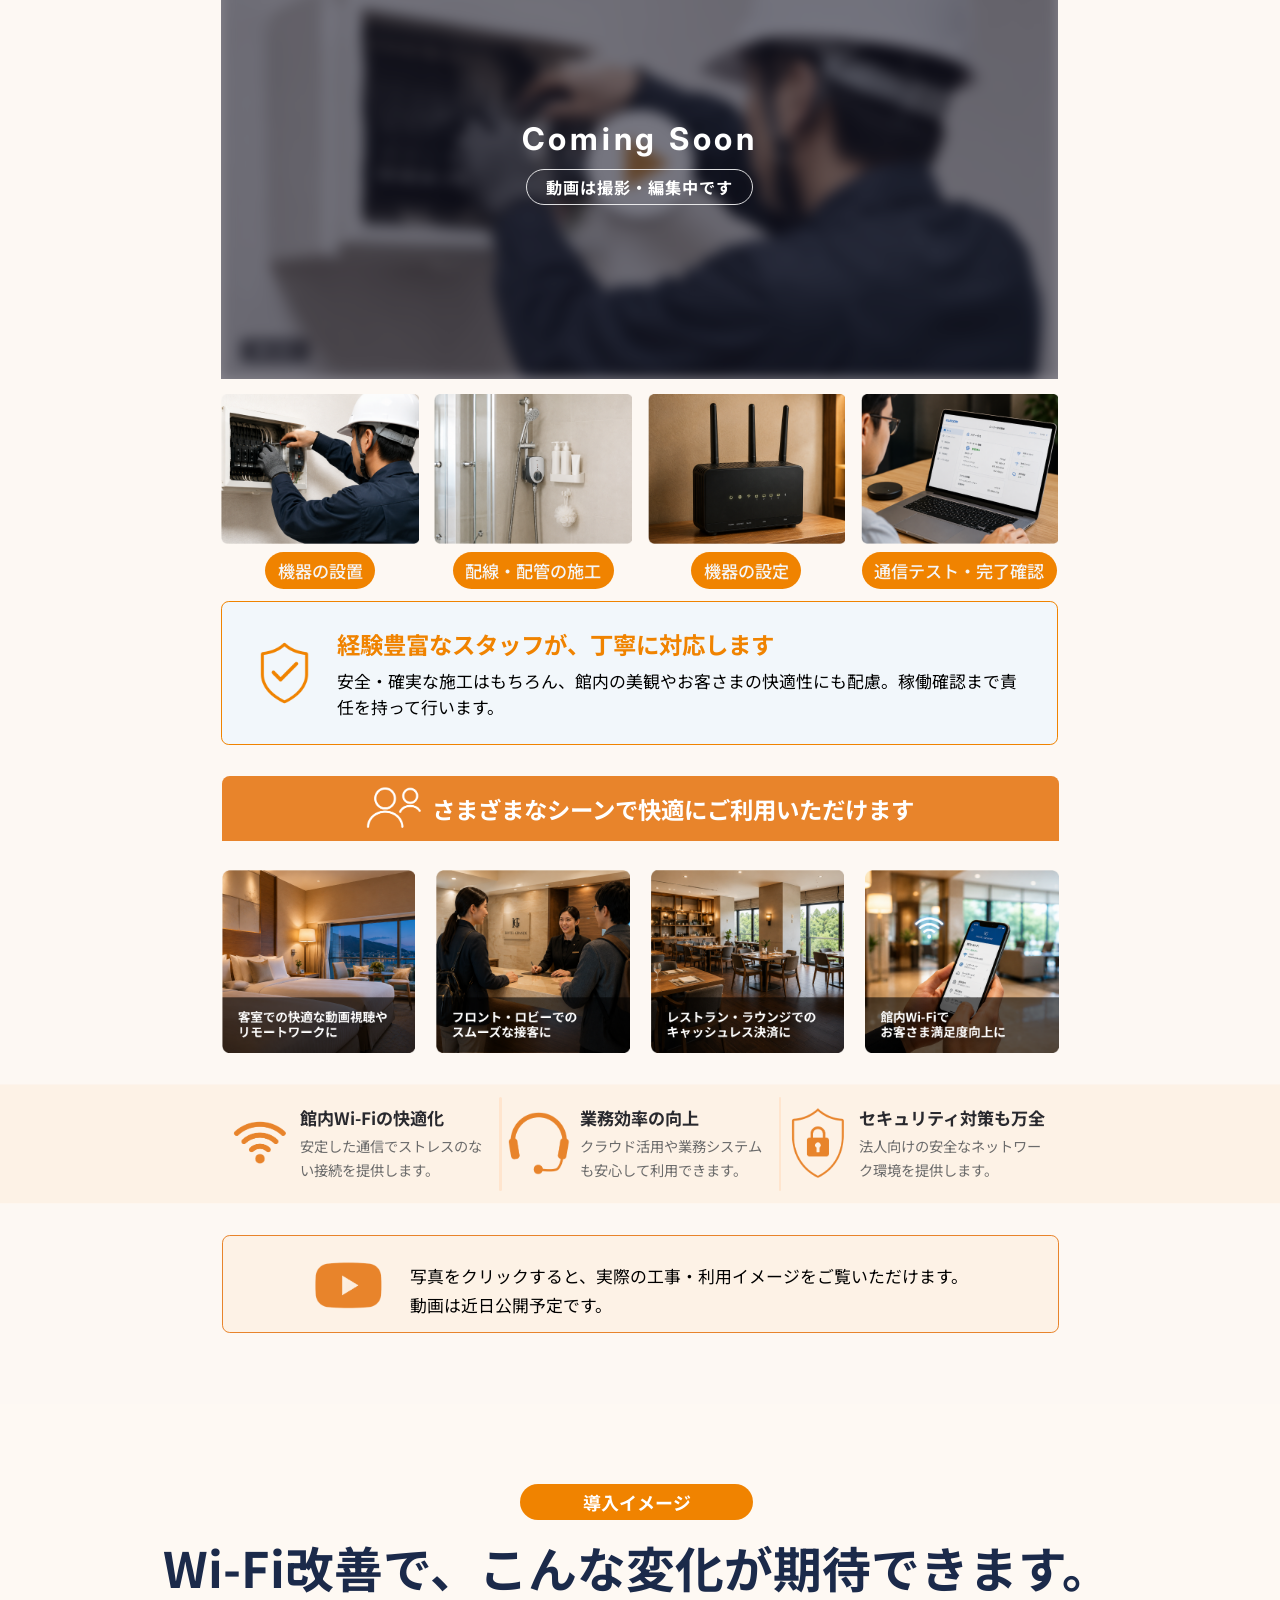
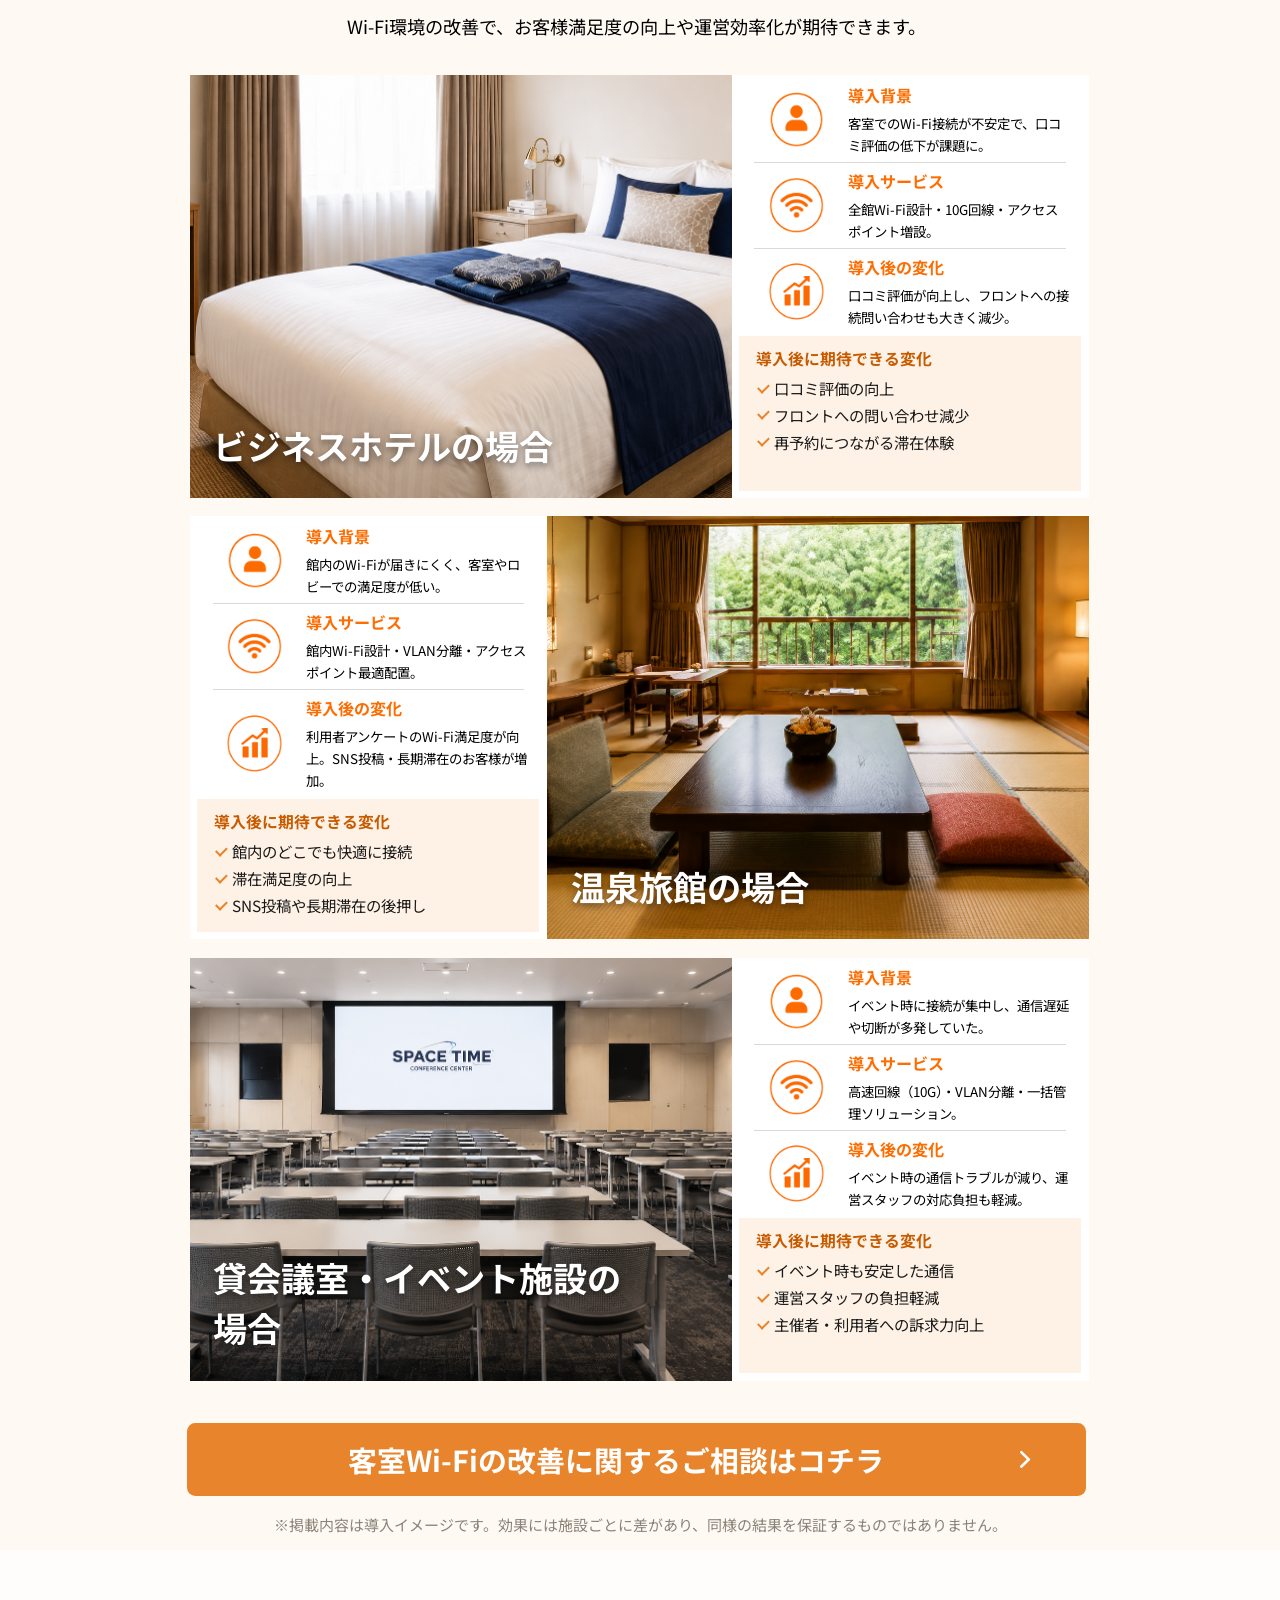
==== commit 245c5f23: "回遊・ナビ・リンクの一括実装（提案GO後） - 全CTA（仮リンク33件）をスリム光フォーム等へ接続（UTMパラメータ付き）   相談系→/contact/、資料請求→/application/、サー" ====
--- a/hotel.html
+++ b/hotel.html
@@ -21,6 +21,9 @@
     <a class="fv-header__logo" href="index.html">
       <img src="assets/logo_v2.png" alt="施設ネット">
     </a>
+    <nav class="gl-nav" aria-label="ページ内リンク">
+      <a href="#price">費用感</a><a href="#flow">導入の流れ</a><a href="#faq">よくある質問</a>
+    </nav>
     <div class="fv-header__contact">
       <a class="fv-header__tel" href="tel:0120363624">0120-36-3624</a>
       <p class="fv-header__hours">
@@ -28,7 +31,7 @@
         <span class="fv-header__hours-time">10:00-19:00</span>
       </p>
     </div>
-    <a class="fv-header__cta" href="#">無料相談</a>
+    <a class="fv-header__cta" href="https://www.slim-j.net/contact/?utm_source=shisetsu&utm_medium=lp&utm_campaign=hotel">無料相談</a>
 
     <!-- SP専用（900px以下でのみ表示） -->
     <a class="sp-tel" href="tel:0120363624">電話で相談</a>
@@ -44,7 +47,7 @@
     <a class="sp-drawer__link" href="#faq">よくあるご質問</a>
     <a class="sp-drawer__tel" href="tel:0120363624">0120-36-3624</a>
     <p class="sp-drawer__hours">受付時間　平日 10:00-19:00</p>
-    <a class="sp-drawer__cta" href="#">無料相談</a>
+    <a class="sp-drawer__cta" href="https://www.slim-j.net/contact/?utm_source=shisetsu&utm_medium=lp&utm_campaign=hotel">無料相談</a>
   </nav>
 
   <main>
@@ -76,7 +79,7 @@
         <p class="hfv__panel-text">客室数・既存設備などをもとに、<br>導入可否と概算費用をご案内します。</p>
       </div>
 
-      <a class="hfv__btn hfv__btn--solid" href="#">
+      <a class="hfv__btn hfv__btn--solid" href="https://www.slim-j.net/contact/?utm_source=shisetsu&utm_medium=lp&utm_campaign=hotel">
         <img src="assets/hotel/fv_ic_mail.png" alt="">
         <span>無料で相談する</span>
         <i class="hfv__chev hfv__chev--orange" aria-hidden="true"></i>
@@ -102,7 +105,7 @@
           <p class="sp-hfv__lead">客室・ロビー・レストラン・別館まで、<br>館内環境に合わせてWi-Fi改善をご提案します。</p>
         </div>
       </div>
-      <a class="sp-hfv__cta sp-hfv__cta--solid" href="#"><img src="assets/hotel/sp/sp_hfv_cta1ic_v2.png" alt="">客室Wi-Fiの改善を相談する<span class="sp-hfv__chev" aria-hidden="true"></span></a>
+      <a class="sp-hfv__cta sp-hfv__cta--solid" href="https://www.slim-j.net/contact/?utm_source=shisetsu&utm_medium=lp&utm_campaign=hotel"><img src="assets/hotel/sp/sp_hfv_cta1ic_v2.png" alt="">客室Wi-Fiの改善を相談する<span class="sp-hfv__chev" aria-hidden="true"></span></a>
       <a class="sp-hfv__cta sp-hfv__cta--line" href="#price"><img src="assets/hotel/sp/sp_hfv_cta2ic_v2.png" alt="">館内Wi-Fiの概算費用を聞く<span class="sp-hfv__chev sp-hfv__chev--o" aria-hidden="true"></span></a>
       <ul class="sp-hfv__vals">
         <li><img src="assets/hotel/sp/sp_hfv_ic1_v2.png" alt=""><span>現地調査</span></li>
@@ -111,6 +114,10 @@
       </ul>
       <p class="sp-hfv__note">※ご相談・お見積もりは無料です。お気軽にご相談ください。</p>
     </section>
+
+
+    <!-- 相互リンク（2026-08-12 回遊提案） -->
+    <a class="switch-band switch-band--to-mansion" href="mansion.html">マンション・アパート向けの無料インターネット設備をお探しの方はこちら</a>
 
     <!-- ===== こんな悩みありませんか？ ===== -->
     <section class="h-worry">
@@ -511,7 +518,7 @@
         <div class="sp-hsim__consult">
           <img src="assets/hotel/sim_consult_ic.png" alt="">
           <p>宿泊施設の運用に合わせたネット環境をご提案・構築いたします。</p>
-          <a class="sp-hsim__consult-cta" href="#">まずはご相談ください<span class="sp-hchev" aria-hidden="true"></span></a>
+          <a class="sp-hsim__consult-cta" href="https://www.slim-j.net/contact/?utm_source=shisetsu&utm_medium=lp&utm_campaign=hotel">まずはご相談ください<span class="sp-hchev" aria-hidden="true"></span></a>
         </div>
       </div>
     </section>
@@ -642,7 +649,7 @@
             <p class="h-srv__cta-main">電波の弱い場所でも、設計でつながる環境へ。</p>
             <p class="h-srv__cta-sub">調査から設計・運用までワンストップで対応。<br>館内すべてで快適に使えるネット環境をつくります。</p>
           </div>
-          <a class="h-srv__cta-btn" href="#">機器配置・電波調査の<br>ご相談はこちら<span class="h-srv__cta-circle" aria-hidden="true"></span></a>
+          <a class="h-srv__cta-btn" href="https://www.slim-j.net/contact/?utm_source=shisetsu&utm_medium=lp&utm_campaign=hotel">機器配置・電波調査の<br>ご相談はこちら<span class="h-srv__cta-circle" aria-hidden="true"></span></a>
         </div>
       </div>
 
@@ -682,7 +689,7 @@
           <img src="assets/hotel/srv_cta_ic_v2.png" alt="">
           <p class="sp-hsrv__cta-h">電波の弱い場所でも、<br>設計でつながる環境へ。</p>
           <p class="sp-hsrv__cta-x">調査から設計・運用までワンストップで対応。館内すべてで快適に使えるネット環境をつくります。</p>
-          <a class="sp-hsrv__cta-btn" href="#">機器配置・電波調査のご相談はこちら<span class="sp-hchev" aria-hidden="true"></span></a>
+          <a class="sp-hsrv__cta-btn" href="https://www.slim-j.net/contact/?utm_source=shisetsu&utm_medium=lp&utm_campaign=hotel">機器配置・電波調査のご相談はこちら<span class="sp-hchev" aria-hidden="true"></span></a>
         </div>
       </div>
     </section>
@@ -750,7 +757,7 @@
         <p class="h-price__band-h">ご要望に応じて、<br><span class="h-price__band-o">最適な構成</span>で概算をご案内します。</p>
         <p class="h-price__band-list">◯概算費用を知りたい。◯現地調査について相談したい。<br>◯建物に合う構成を知りたい。◯客室Wi-Fiの改善を相談する。<br>◯館内Wi-Fiの概算費用を聞く。</p>
         <p class="h-price__band-note">現地調査・館内確認のうえ、お見積りをご提案します。</p>
-        <a class="h-price__band-btn" href="#">無料で<br>概算相談する<span aria-hidden="true">›</span></a>
+        <a class="h-price__band-btn" href="https://www.slim-j.net/contact/?utm_source=shisetsu&utm_medium=lp&utm_campaign=hotel">無料で<br>概算相談する<span aria-hidden="true">›</span></a>
       </div>
 
       <!-- SP専用（900px以下） -->
@@ -792,7 +799,7 @@
             <li><img src="assets/hotel/pr_ic4.png" alt=""><p class="sp-hpr__fname">必要AP数</p><p class="sp-hpr__ftext">カバー範囲により台数が変動</p></li>
           </ul>
         </div>
-        <a class="sp-hcta-btn" href="#"><img src="assets/hotel/sp/sp_hfv_cta2ic_v2.png" alt="">館内Wi-Fiの概算費用を聞く<span class="sp-hfv__chev" aria-hidden="true"></span></a>
+        <a class="sp-hcta-btn" href="https://www.slim-j.net/contact/?utm_source=shisetsu&utm_medium=lp&utm_campaign=hotel"><img src="assets/hotel/sp/sp_hfv_cta2ic_v2.png" alt="">館内Wi-Fiの概算費用を聞く<span class="sp-hfv__chev" aria-hidden="true"></span></a>
         <p class="sp-hpr__free">無料・最短1分で入力完了</p>
         <p class="sp-hnote">※正式なお見積もりは現地調査後にご提示します。まずはお気軽にご相談ください。</p>
       </div>
@@ -867,7 +874,7 @@
       <div class="h-op__band">
         <img src="assets/hotel/op_band.png" alt="">
         <p class="h-op__band-h"><span class="h-op__band-o">営業しながらの工事</span>に関する<br>ご相談を受け付けております。</p>
-        <a class="h-op__band-btn" href="#">無料で改善相談する<span aria-hidden="true">›</span></a>
+        <a class="h-op__band-btn" href="https://www.slim-j.net/contact/?utm_source=shisetsu&utm_medium=lp&utm_campaign=hotel">無料で改善相談する<span aria-hidden="true">›</span></a>
       </div>
 
       <!-- SP専用（900px以下） -->
@@ -1141,7 +1148,7 @@
       </article>
 
       <!-- 相談CTA帯 -->
-      <a class="h-vo__cta" href="#">
+      <a class="h-vo__cta" href="https://www.slim-j.net/contact/?utm_source=shisetsu&utm_medium=lp&utm_campaign=hotel">
         <span class="h-vo__cta-text">客室Wi-Fiの改善に関するご相談はコチラ</span>
         <img class="h-vo__cta-chev" src="assets/hotel/vo_chev.svg" alt="" aria-hidden="true">
       </a>
@@ -1203,7 +1210,7 @@
           </li>
         </ul>
         <p class="sp-hnote">※掲載内容は導入イメージです。効果には施設ごとに差があり、同様の結果を保証するものではありません。</p>
-        <a class="sp-hvo__cta" href="#">客室Wi-Fiの改善に関するご相談はコチラ<span class="sp-hchev" aria-hidden="true"></span></a>
+        <a class="sp-hvo__cta" href="https://www.slim-j.net/contact/?utm_source=shisetsu&utm_medium=lp&utm_campaign=hotel">客室Wi-Fiの改善に関するご相談はコチラ<span class="sp-hchev" aria-hidden="true"></span></a>
       </div>
 
     </section>
@@ -1308,7 +1315,7 @@
       <div class="h-sv__cta">
         <img class="h-sv__cta-icon" src="assets/hotel/sv_cta_icon.png" alt="">
         <p class="h-sv__cta-text">関連サービスもまとめて相談する</p>
-        <a class="h-sv__cta-btn" href="#">無料相談・お問い合わせはこちら<span aria-hidden="true">›</span></a>
+        <a class="h-sv__cta-btn" href="https://www.slim-j.net/contact/?utm_source=shisetsu&utm_medium=lp&utm_campaign=hotel">無料相談・お問い合わせはこちら<span aria-hidden="true">›</span></a>
       </div>
 
     </section>
@@ -1325,11 +1332,11 @@
         <li><img src="assets/hotel/sv_ic2.png" alt=""><p>共用部Wi-Fi</p></li>
         <li><img src="assets/hotel/sv_ic4.png" alt=""><p>保守・遠隔サポート</p></li>
       </ul>
-      <a class="sp-hsv__btn" href="#">関連サービスも相談する<span class="sp-hfv__chev sp-hfv__chev--o" aria-hidden="true"></span></a>
+      <a class="sp-hsv__btn" href="https://www.slim-j.net/contact/?utm_source=shisetsu&utm_medium=lp&utm_campaign=hotel">関連サービスも相談する<span class="sp-hfv__chev sp-hfv__chev--o" aria-hidden="true"></span></a>
     </div>
 
     <!-- ===== ご相談から運用開始まで ===== -->
-    <section class="h-uk">
+    <section class="h-uk" id="flow">
 
       <div class="h-uk__head">
         <p class="h-uk__pill">まずはご相談から、全て無料でサポートします</p>
@@ -1532,7 +1539,7 @@
         <img src="assets/hotel/sp/sp_hfaq_woman_v2.png" alt="">
         <p class="sp-hfaq-cta__t">その他のご不明点も<br>お気軽にご相談ください。</p>
       </div>
-      <a class="sp-hfaq-cta__btn" href="#">無料で相談する<span class="sp-hfv__chev" aria-hidden="true"></span></a>
+      <a class="sp-hfaq-cta__btn" href="https://www.slim-j.net/contact/?utm_source=shisetsu&utm_medium=lp&utm_campaign=hotel">無料で相談する<span class="sp-hfv__chev" aria-hidden="true"></span></a>
     </div>
 
     <section class="h-cta">
@@ -1552,7 +1559,7 @@
       <p class="h-cta__hours"><b>受付時間</b><span>平日10:00-19:00 / 土日祝10:00-17:00</span><small>（※年末年始を除く）</small></p>
       <span class="h-cta__hr" style="top:20.041875rem;" aria-hidden="true"></span>
 
-      <a class="h-cta__form" href="#">
+      <a class="h-cta__form" href="https://www.slim-j.net/contact/?utm_source=shisetsu&utm_medium=lp&utm_campaign=hotel">
         <img src="assets/hotel/cta_mail.svg" alt="">
         <span>お問い合わせフォームへ</span>
         <i aria-hidden="true"></i>
@@ -1569,8 +1576,8 @@
           <p class="sp-hcta__tel-label">お電話でのお問合せ<small>（受付時間　平日10:00-19:00 / 土日祝10:00-17:00）</small></p>
           <a class="sp-hcta__tel-num" href="tel:0120363624"><span class="sp-hcta__tel-ic" aria-hidden="true"></span>0120-36-3624</a>
         </div>
-        <a class="sp-hcta__btn sp-hcta__btn--solid" href="#"><img src="assets/hotel/sp/sp_hfv_cta1ic_v2.png" alt="">客室Wi-Fiの改善を相談する<span class="sp-hfv__chev" aria-hidden="true"></span></a>
-        <a class="sp-hcta__btn sp-hcta__btn--white" href="#"><img src="assets/hotel/sp/sp_hfv_cta2ic_v2.png" alt="">館内Wi-Fiの概算費用を聞く<span class="sp-hfv__chev sp-hfv__chev--o" aria-hidden="true"></span></a>
+        <a class="sp-hcta__btn sp-hcta__btn--solid" href="https://www.slim-j.net/contact/?utm_source=shisetsu&utm_medium=lp&utm_campaign=hotel"><img src="assets/hotel/sp/sp_hfv_cta1ic_v2.png" alt="">客室Wi-Fiの改善を相談する<span class="sp-hfv__chev" aria-hidden="true"></span></a>
+        <a class="sp-hcta__btn sp-hcta__btn--white" href="https://www.slim-j.net/contact/?utm_source=shisetsu&utm_medium=lp&utm_campaign=hotel"><img src="assets/hotel/sp/sp_hfv_cta2ic_v2.png" alt="">館内Wi-Fiの概算費用を聞く<span class="sp-hfv__chev sp-hfv__chev--o" aria-hidden="true"></span></a>
         <ul class="sp-hcta__chips">
           <li><img src="assets/hotel/sp/sp_hcta_chip1_v2.png" alt="現地調査・お見積もり無料"></li>
           <li><img src="assets/hotel/sp/sp_hcta_chip2_v2.png" alt="無理な営業はいたしません"></li>
@@ -1582,7 +1589,7 @@
 
     <!-- ===== コピーライト ===== -->
     <footer class="h-copy">
-      <p>© 2026 施設ネット.</p>
+      <p>© 2026 施設ネット.<span class="copy-links"><a href="https://www.slim-j.net/" target="_blank" rel="noopener">運営：スリム光</a><a href="https://www.slim-j.net/privacy/" target="_blank" rel="noopener">プライバシーポリシー</a></span></p>
     </footer>
 
   </main>
--- a/css/style.css
+++ b/css/style.css
@@ -517,3 +517,64 @@
    表示幅も同率で縮めて視覚サイズを不変にする（3ページ共通ヘッダー）
    ===================================================================== */
 .fv-header__logo img { width: 17.664rem; }
+
+/* =====================================================================
+   2026-08-12 回遊・ナビ整理（提案GO後の実装）
+   ===================================================================== */
+/* PCヘッダーのページ内ナビ（mansion / hotel のみ。indexには置かない） */
+.gl-nav {
+  position: absolute;
+  left: 25.5rem;
+  top: 0;
+  height: 100%;
+  display: flex;
+  align-items: center;
+  gap: 2rem;
+}
+.gl-nav a {
+  color: #1A1A1A;
+  font-size: 1.25rem;
+  font-weight: 700;
+  text-decoration: none;
+  white-space: nowrap;
+}
+.gl-nav a:hover { color: #1A5FE0; }
+@media (max-width: 1024px) { .gl-nav { display: none; } }
+
+/* マンション⇄ホテルの相互リンクバンド（FV直下・PC/SP共通） */
+.switch-band {
+  display: flex;
+  align-items: center;
+  justify-content: center;
+  gap: 0.7rem;
+  width: 100vw;
+  margin-left: calc(50% - 50vw);
+  padding: 1.1rem 1.3rem;
+  font-size: 1.3rem;
+  font-weight: 700;
+  text-decoration: none;
+  position: relative;
+  z-index: 1;
+  text-align: center;
+}
+.switch-band::after {
+  content: "";
+  flex: none;
+  width: 0.7rem;
+  height: 0.7rem;
+  border-top: 0.2rem solid currentColor;
+  border-right: 0.2rem solid currentColor;
+  transform: rotate(45deg);
+}
+.switch-band--to-hotel   { color: #E96D00; background: #FDF3EA; }
+.switch-band--to-mansion { color: #0455C3; background: #EFF5FC; }
+.switch-band:hover { opacity: .85; }
+
+/* フッターの運営リンク */
+.copy-links a {
+  color: #555;
+  font-size: 0.92em;
+  margin-left: 1.4em;
+  text-decoration: underline;
+}
+.copy-links a:hover { color: #1A5FE0; }
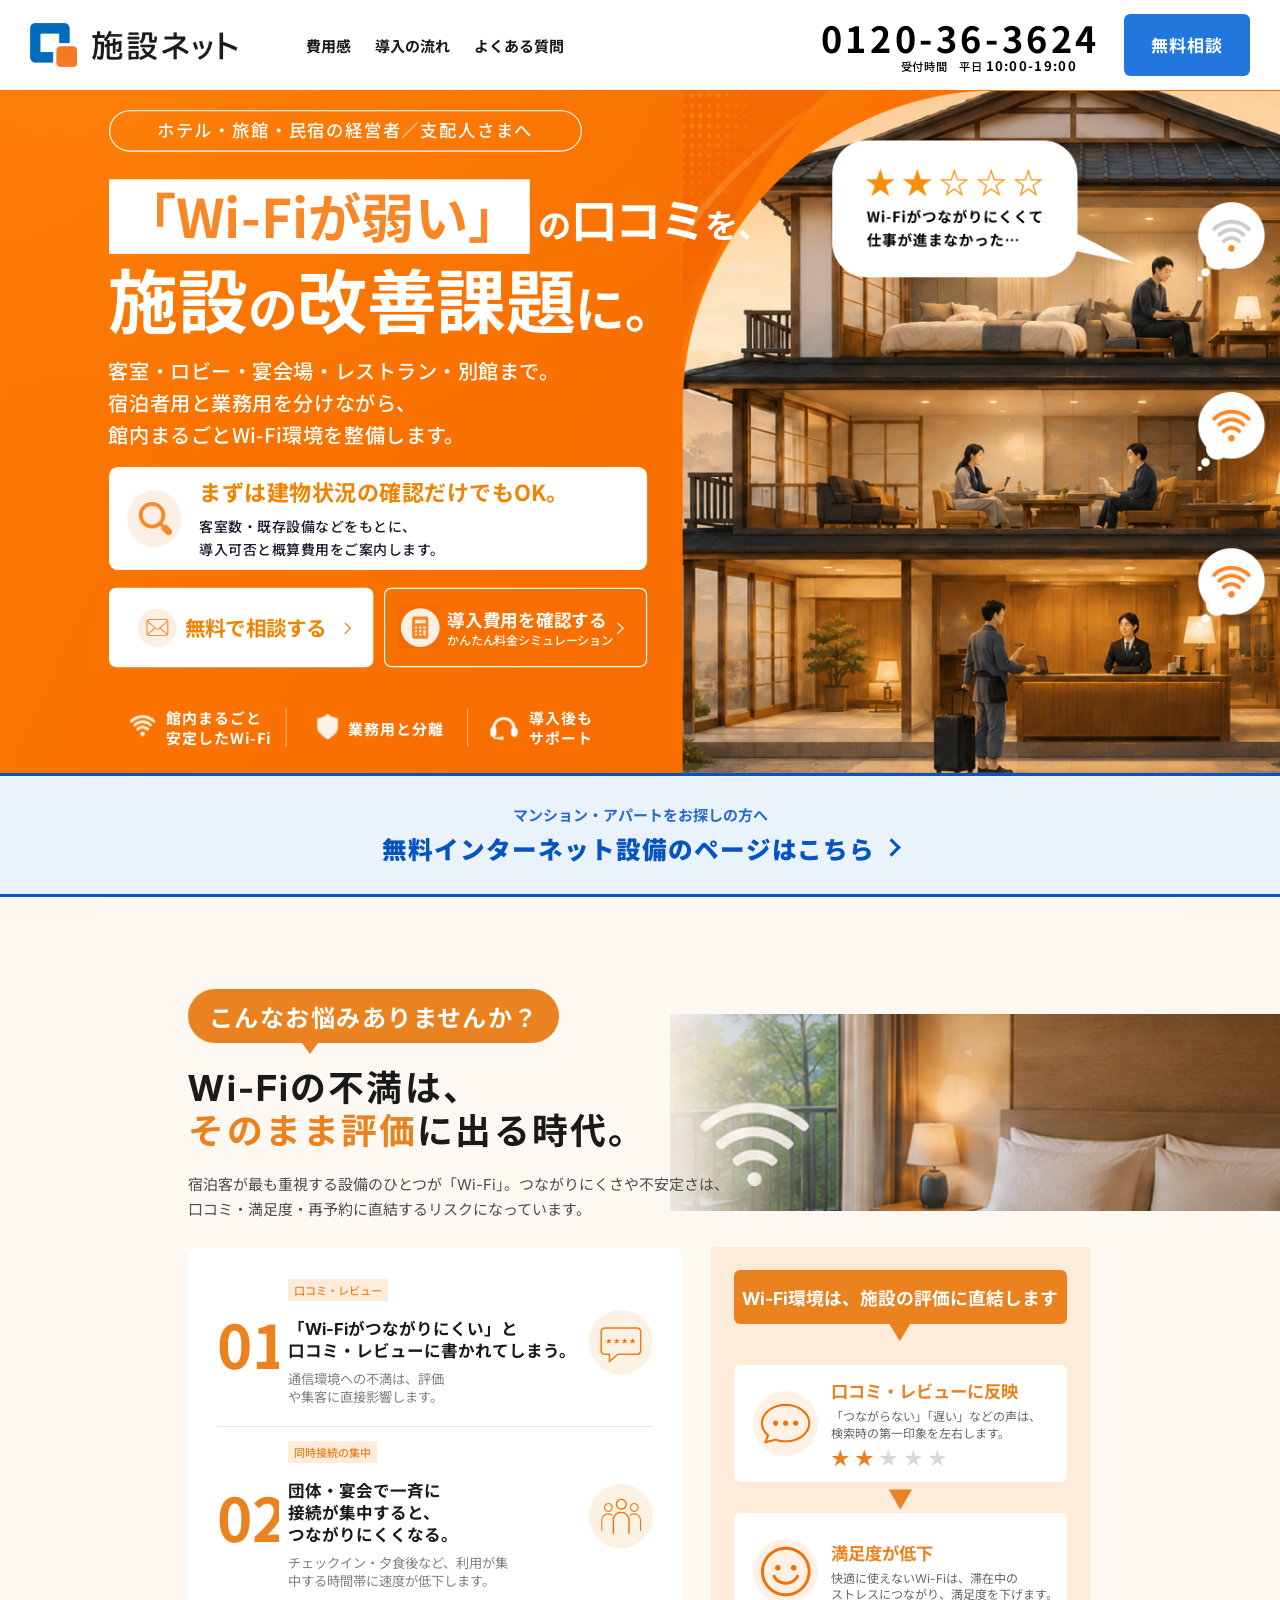
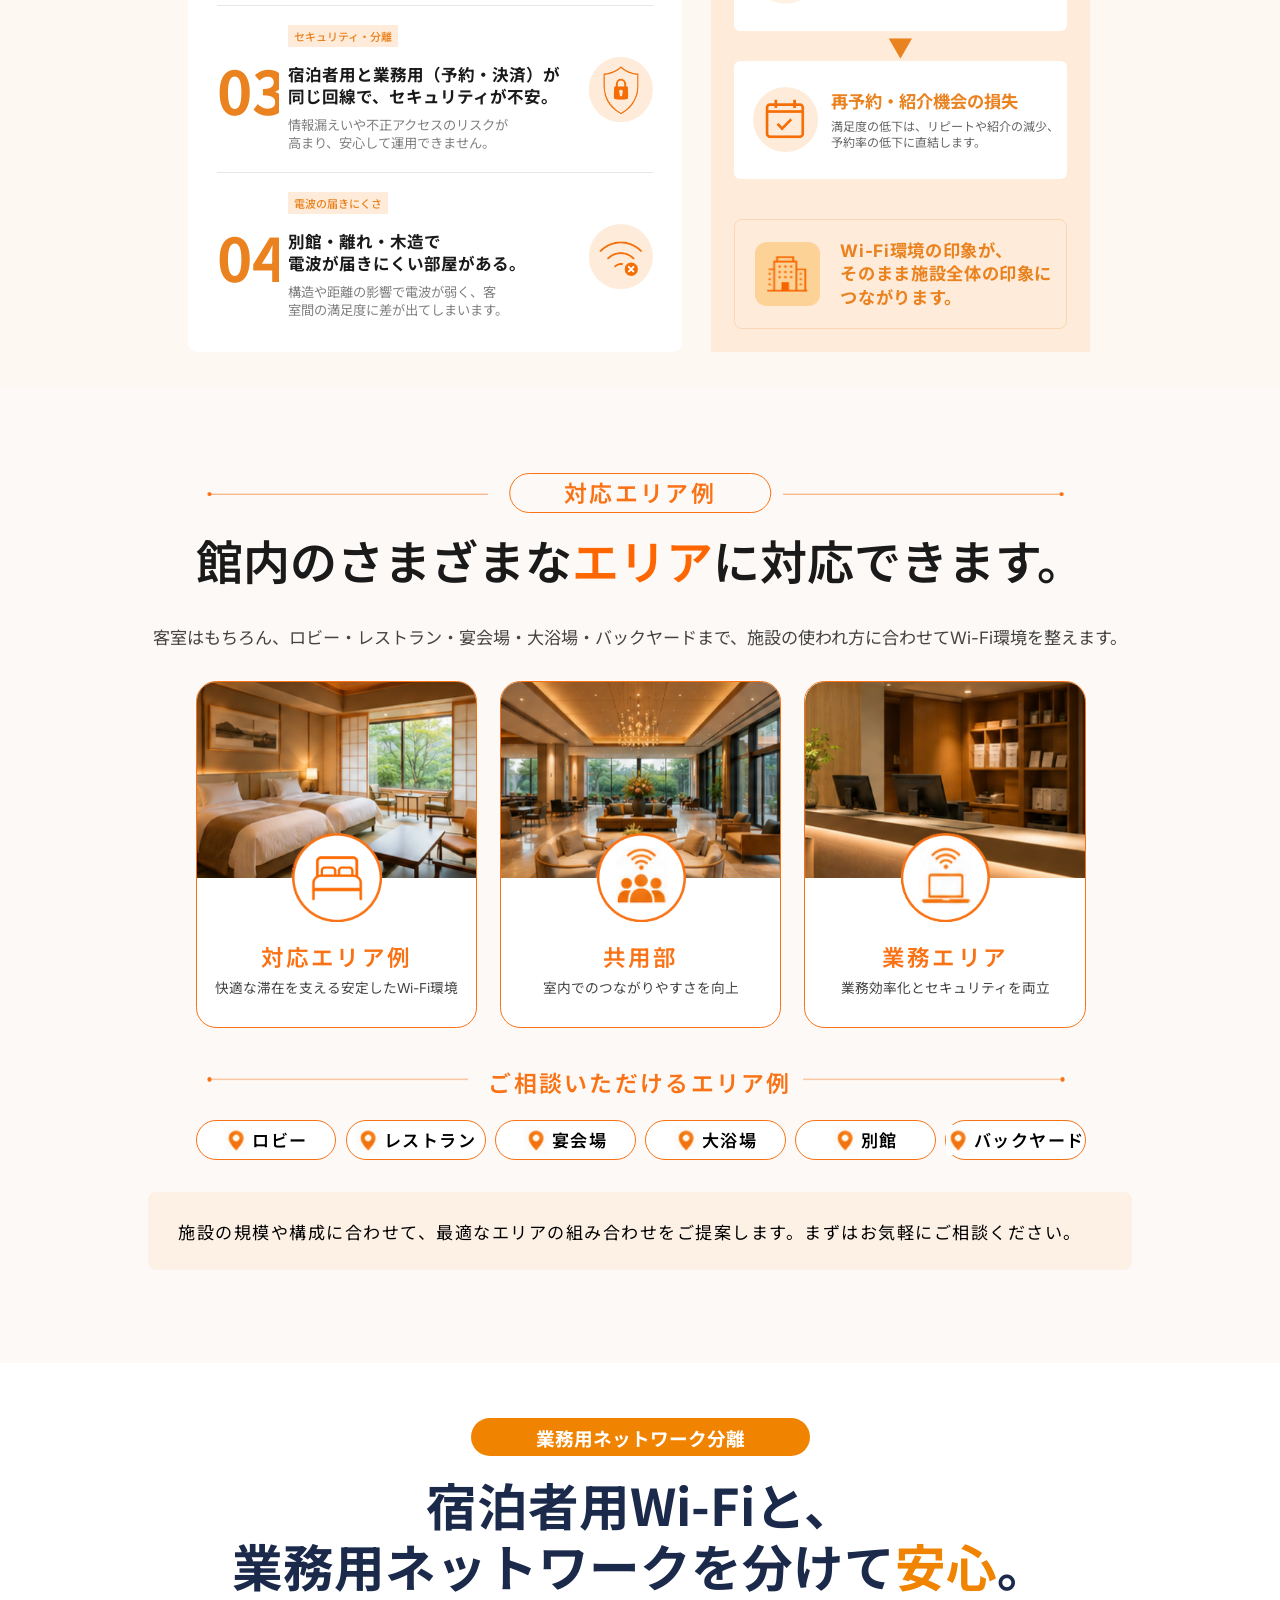
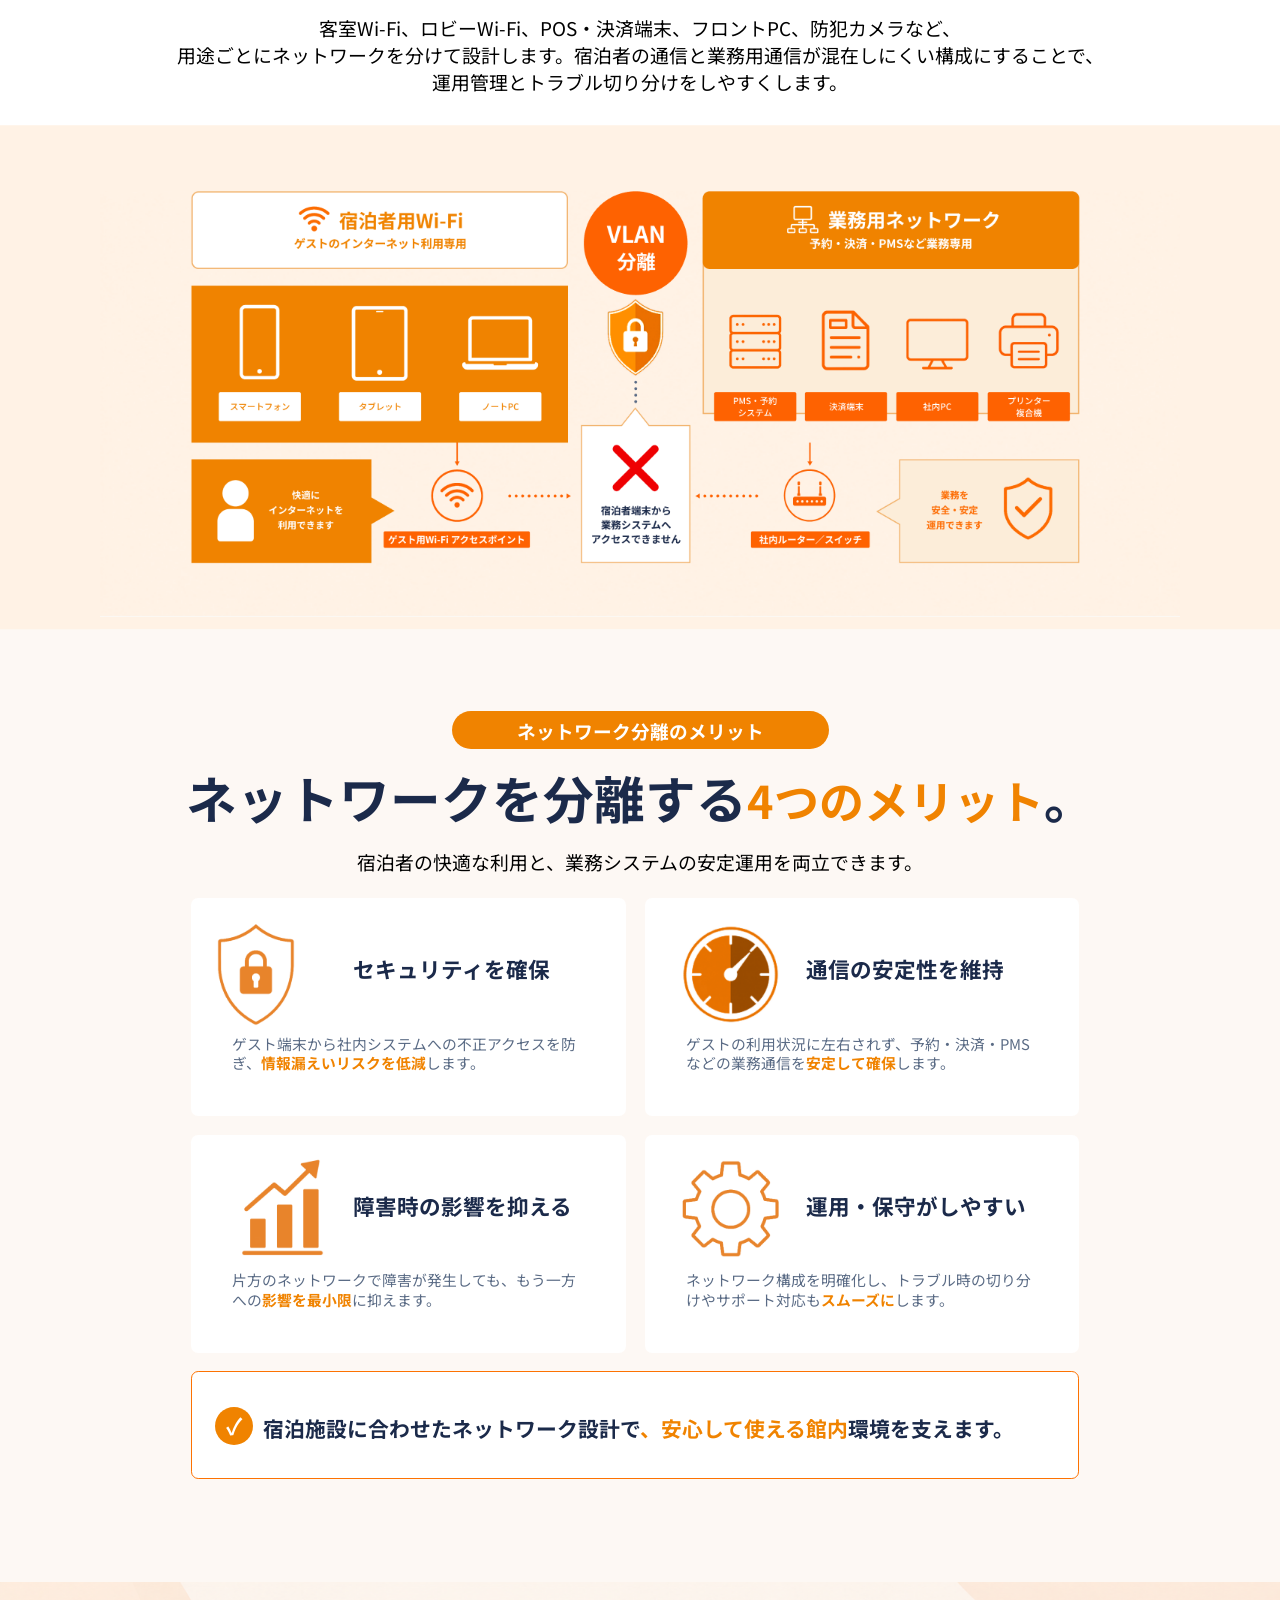
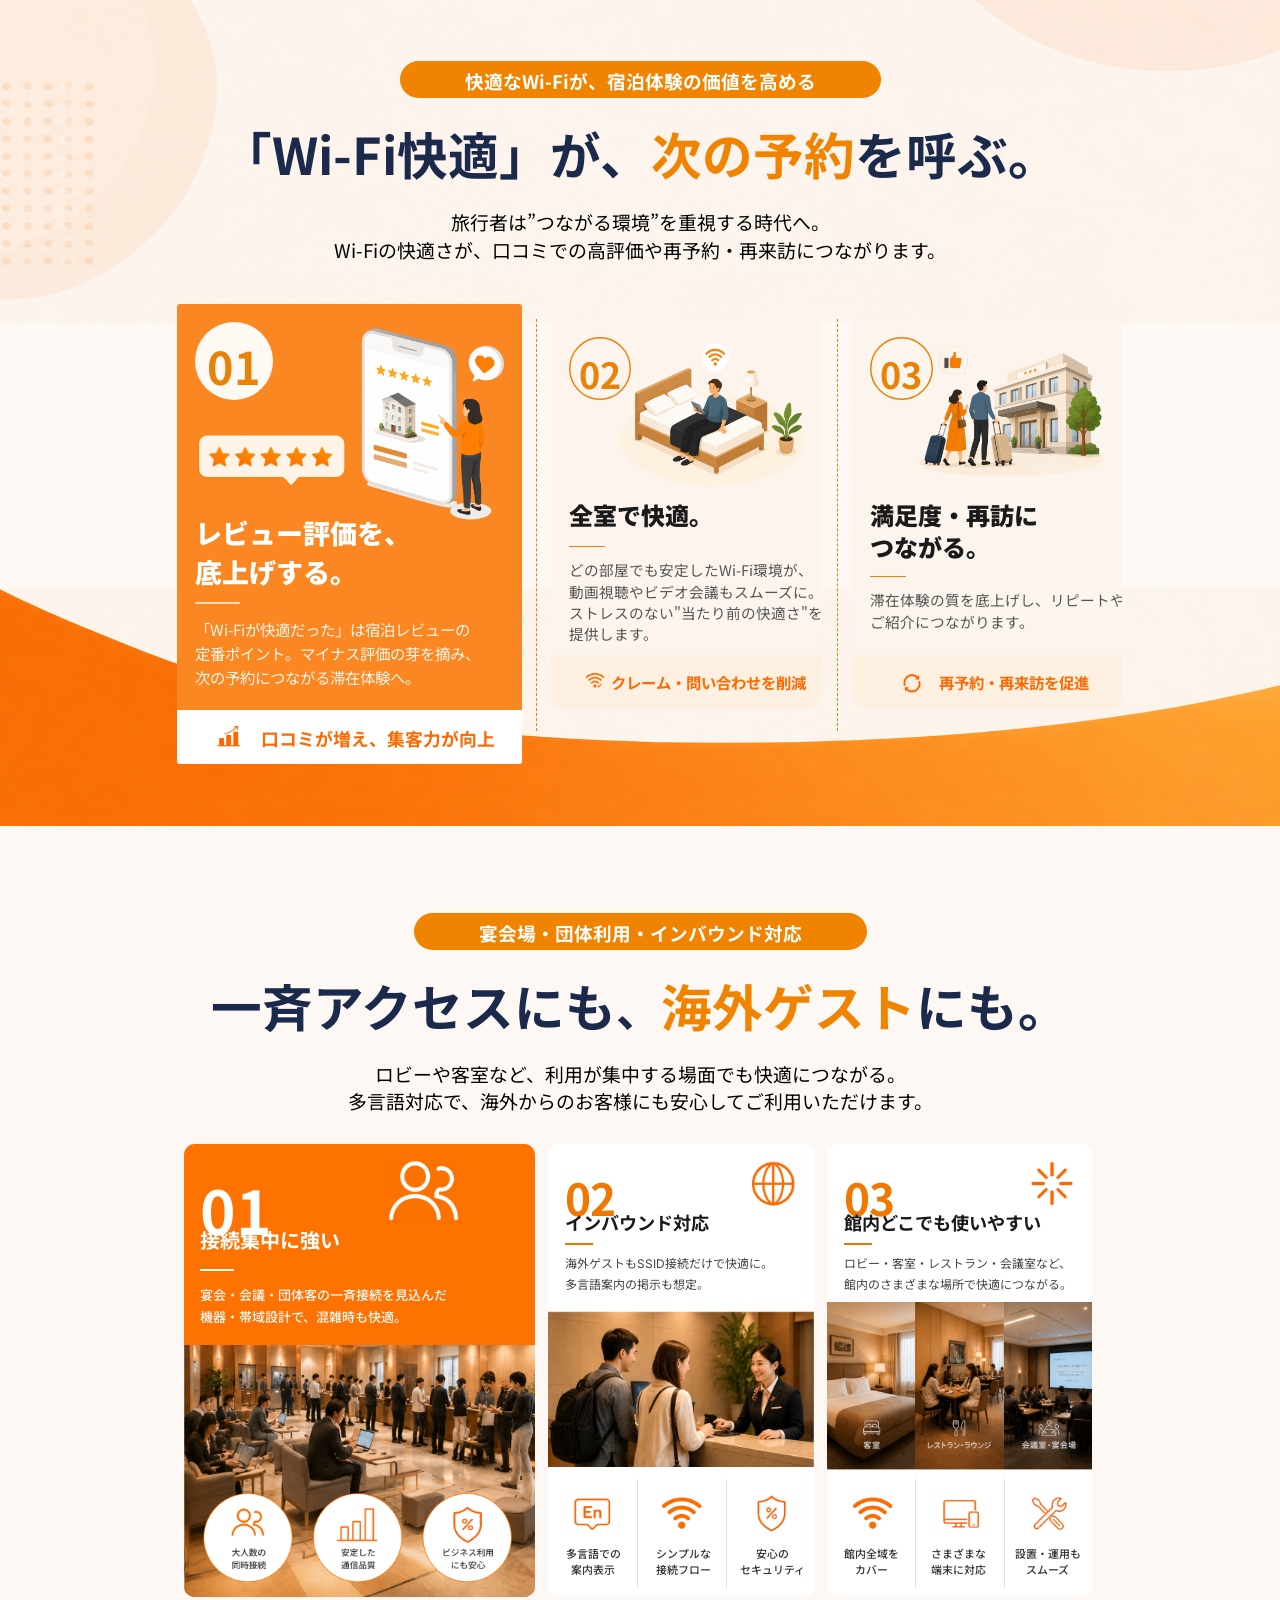
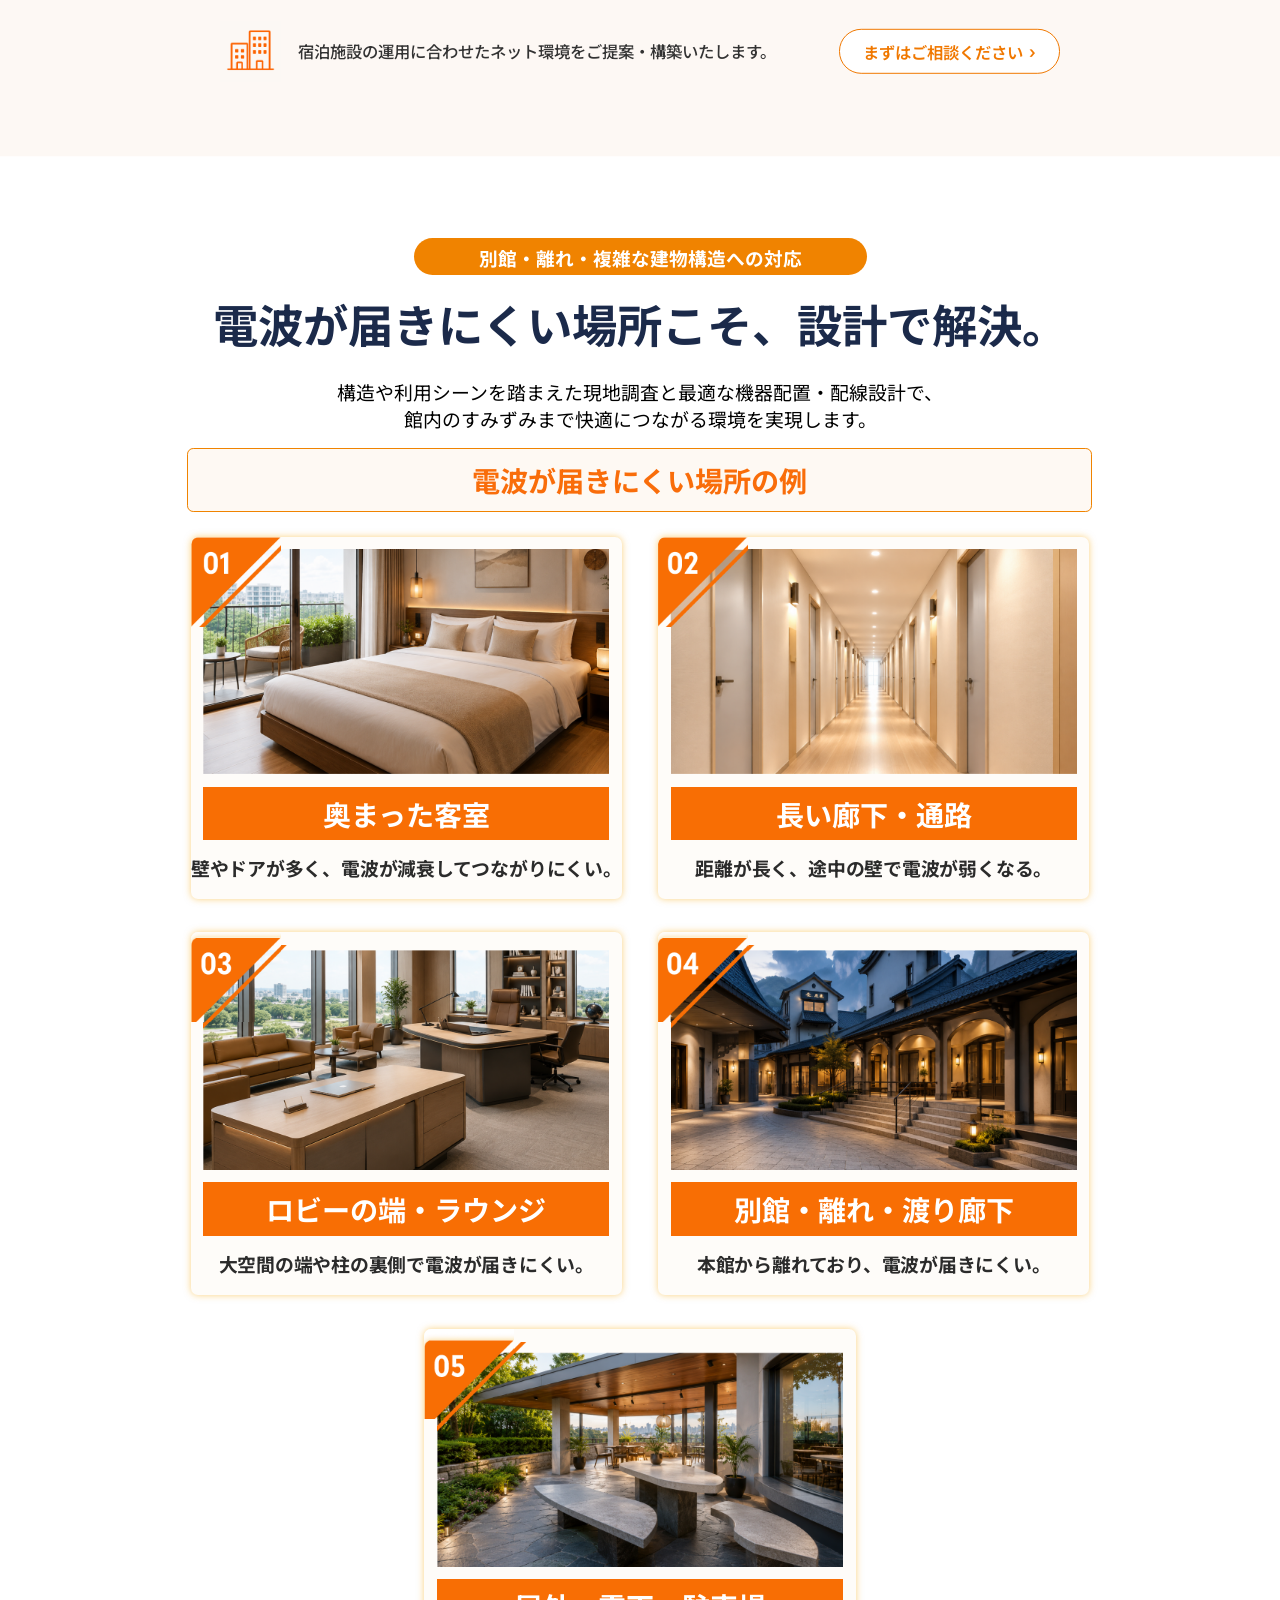
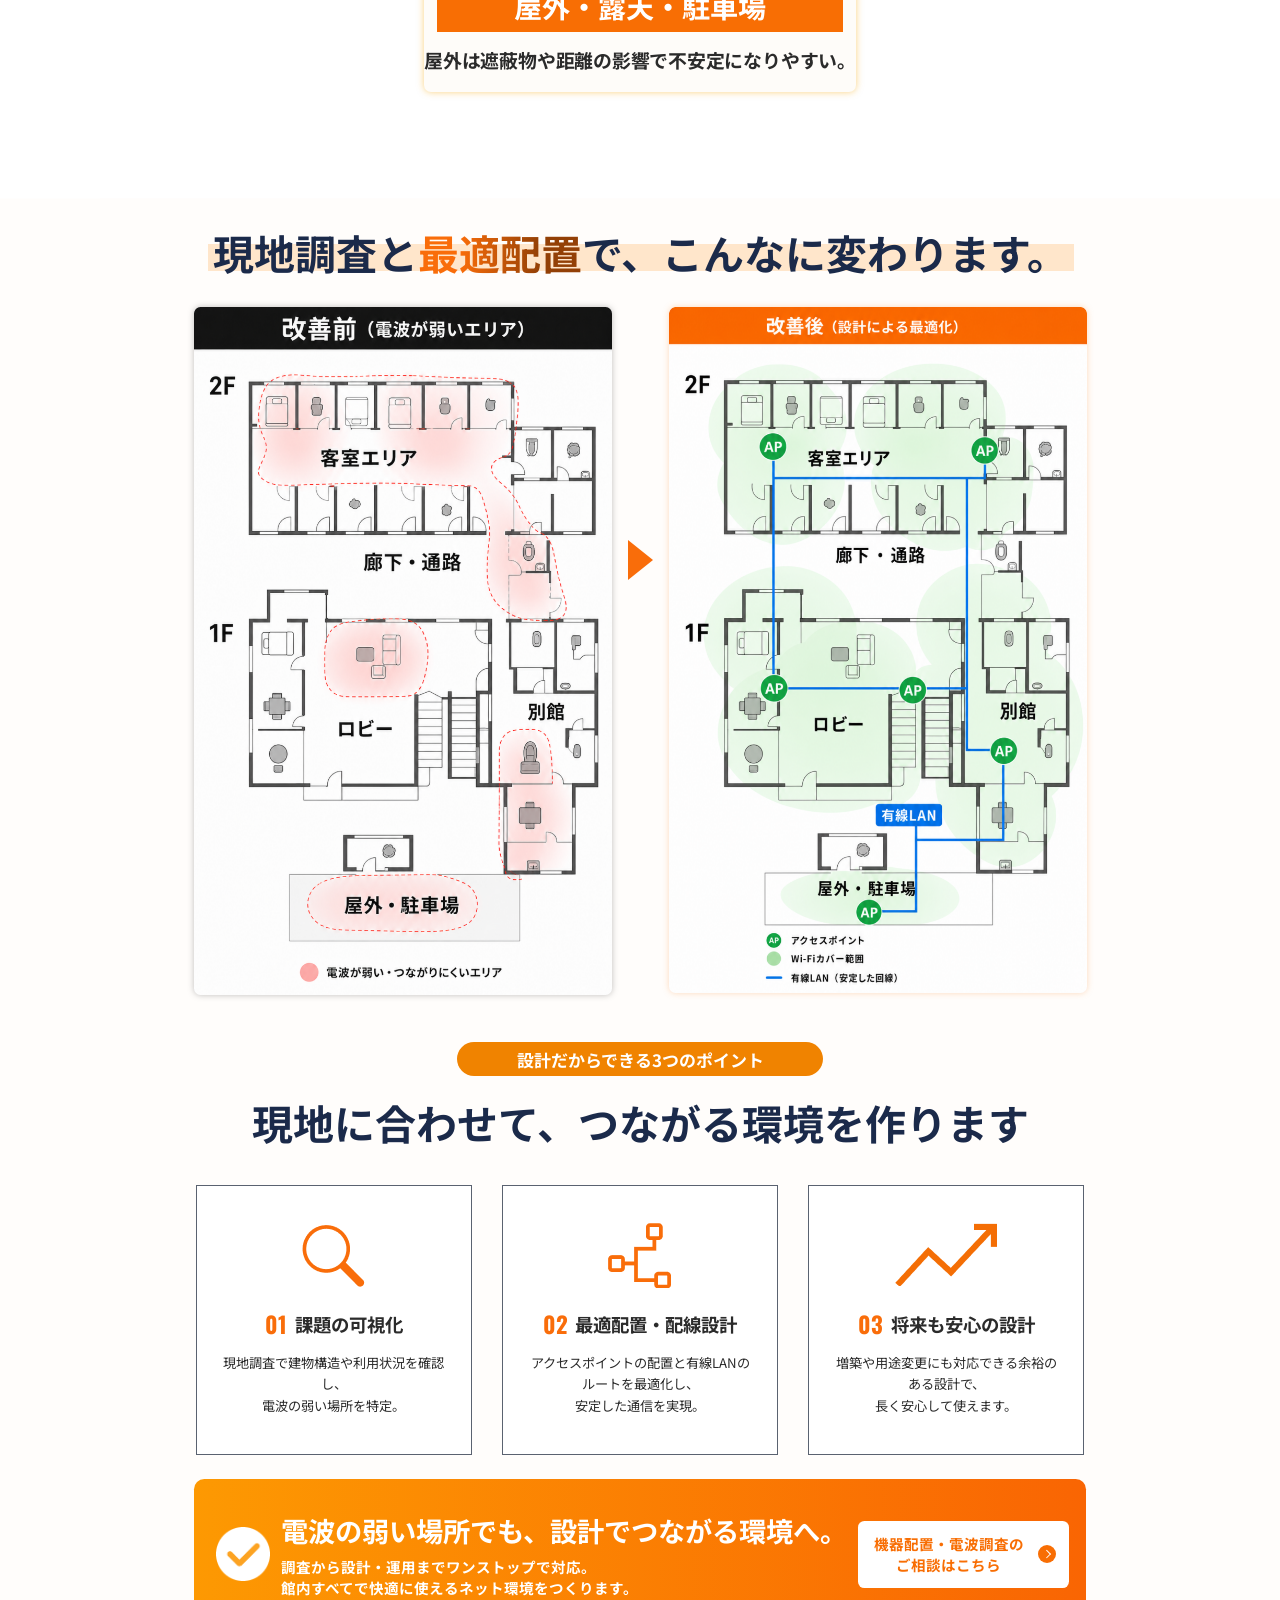
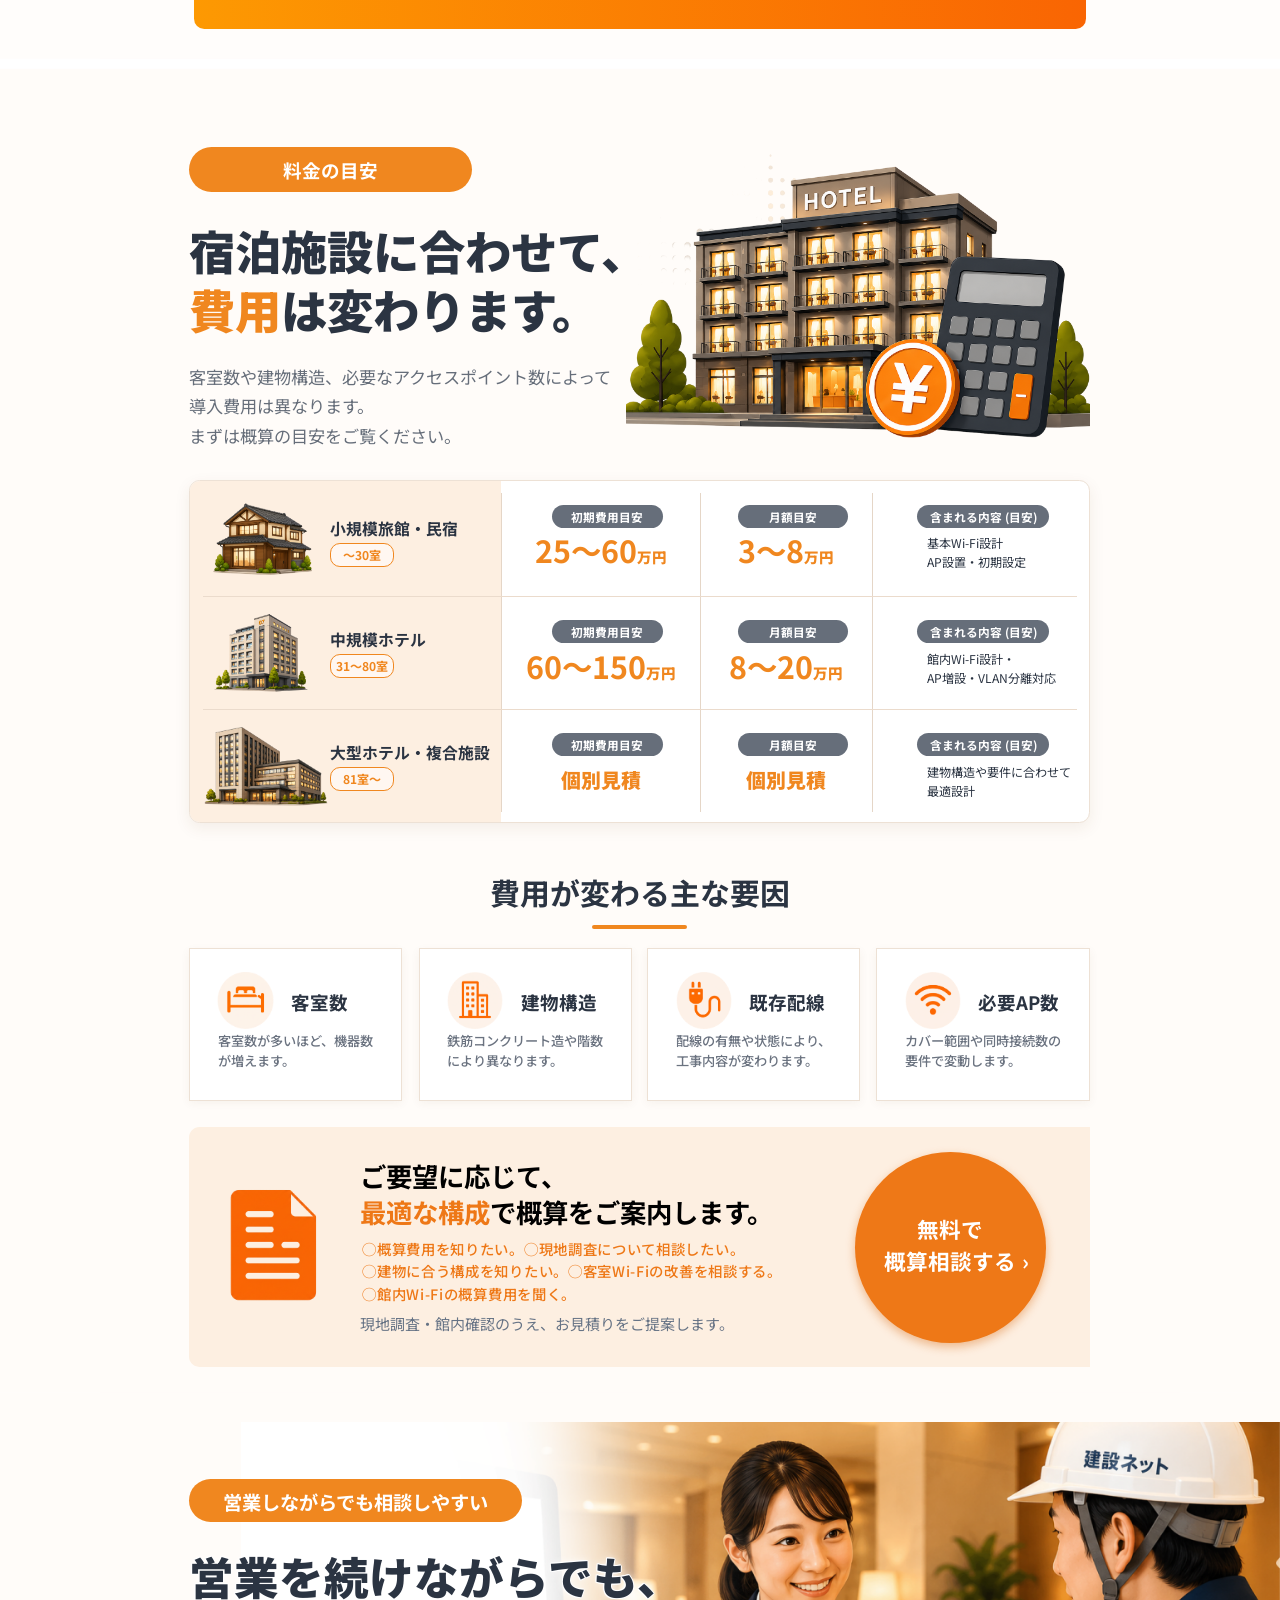
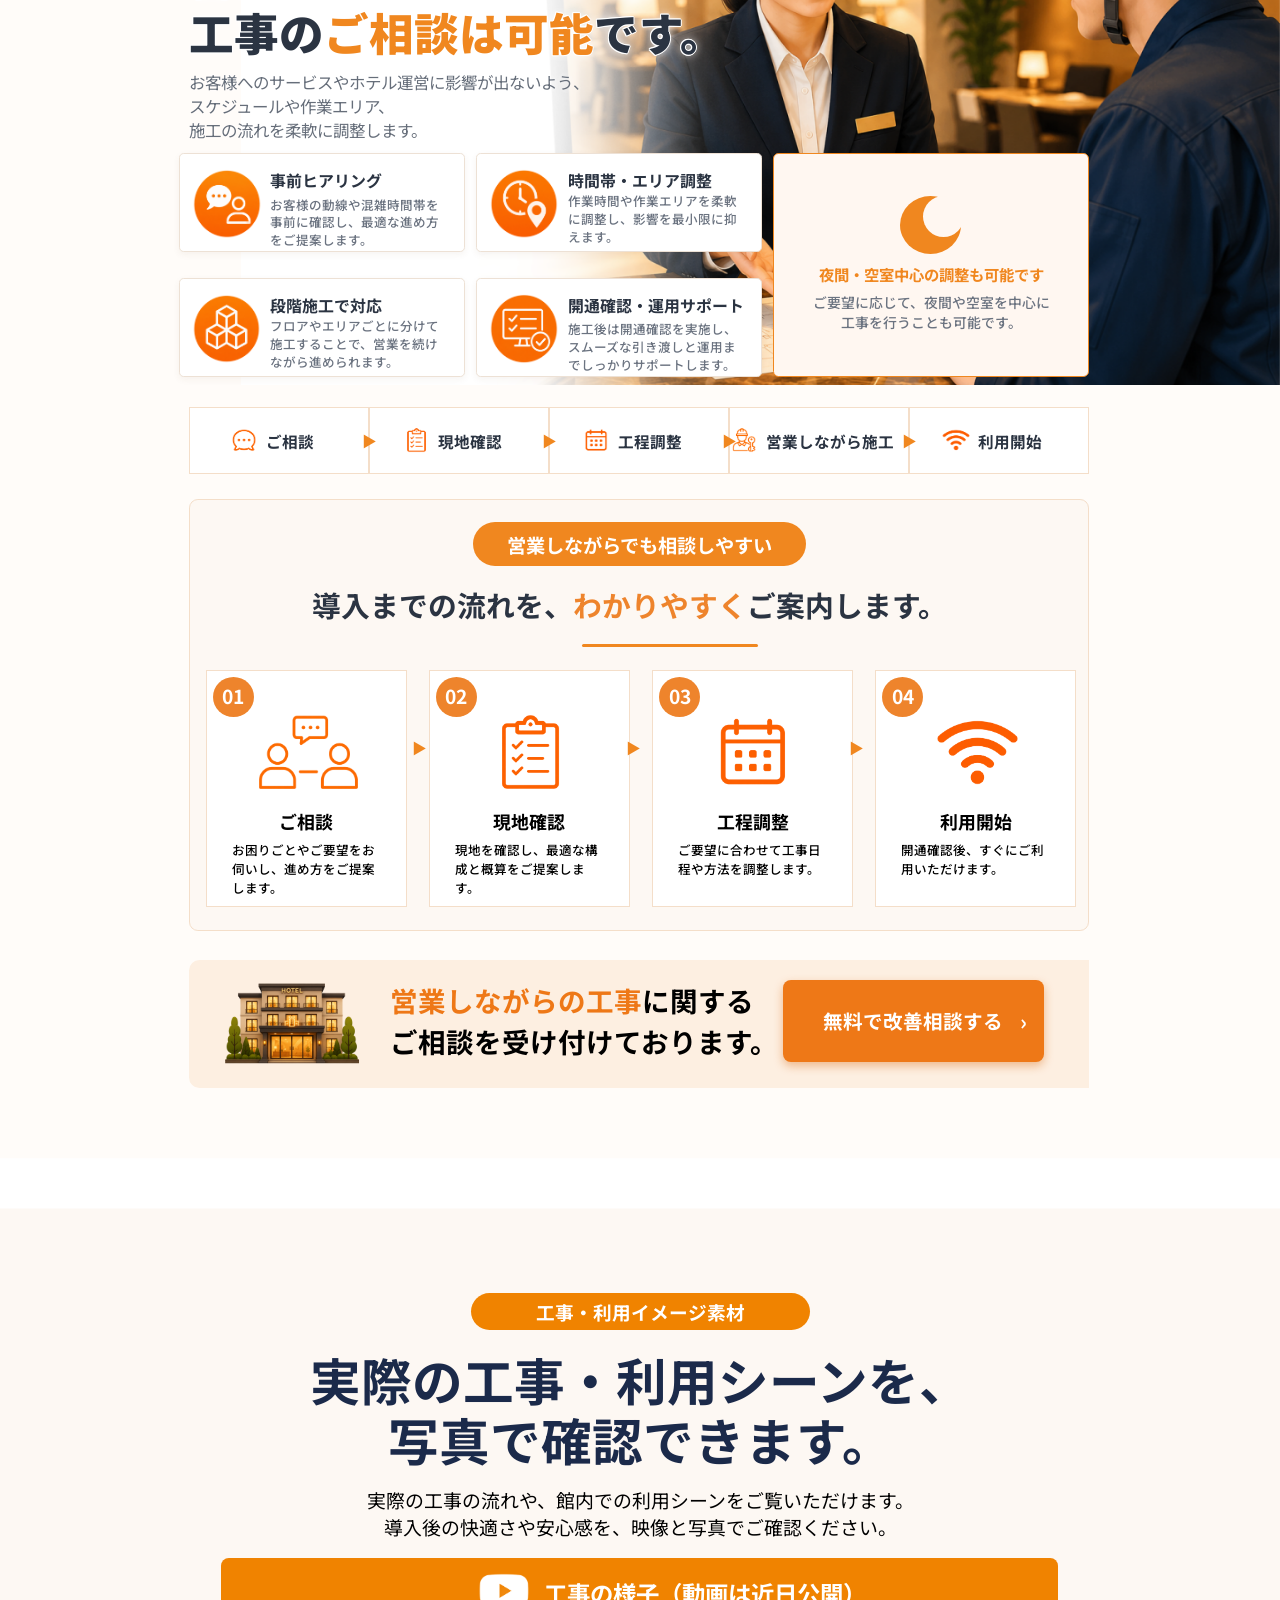
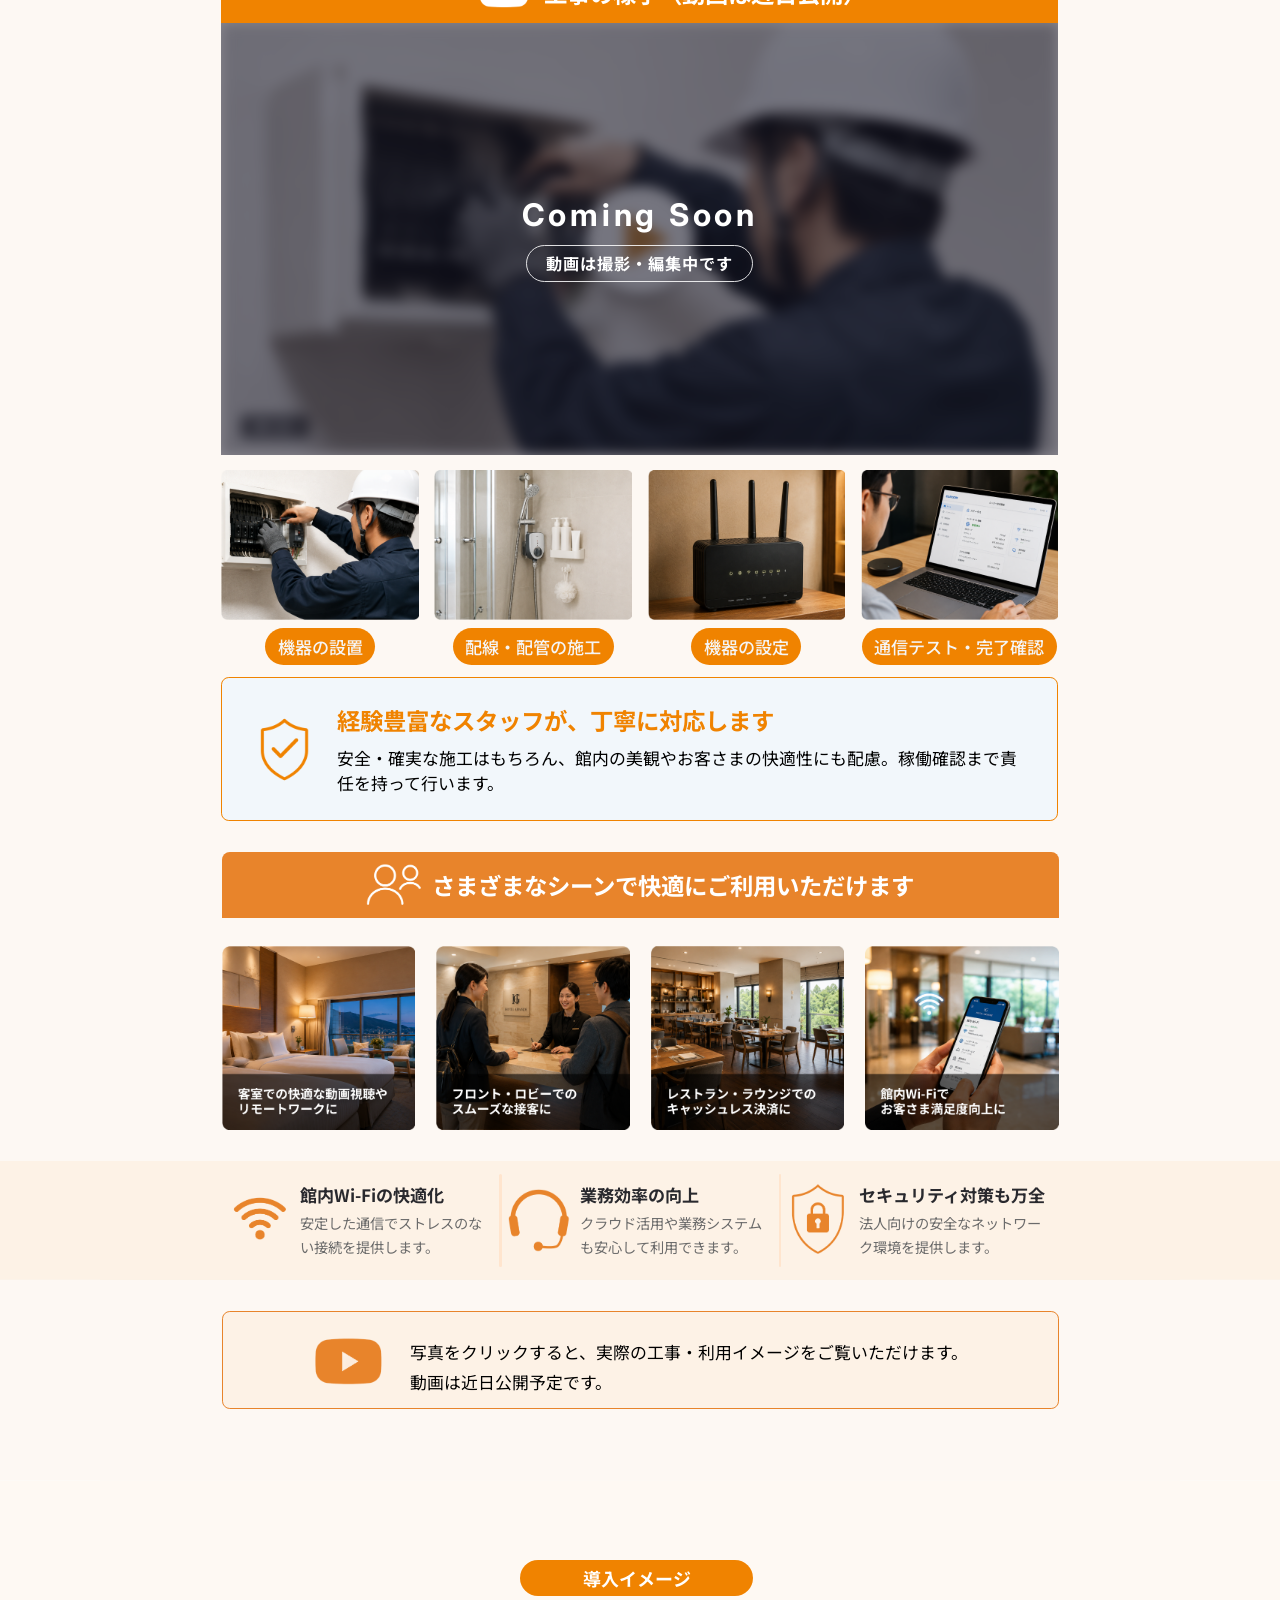
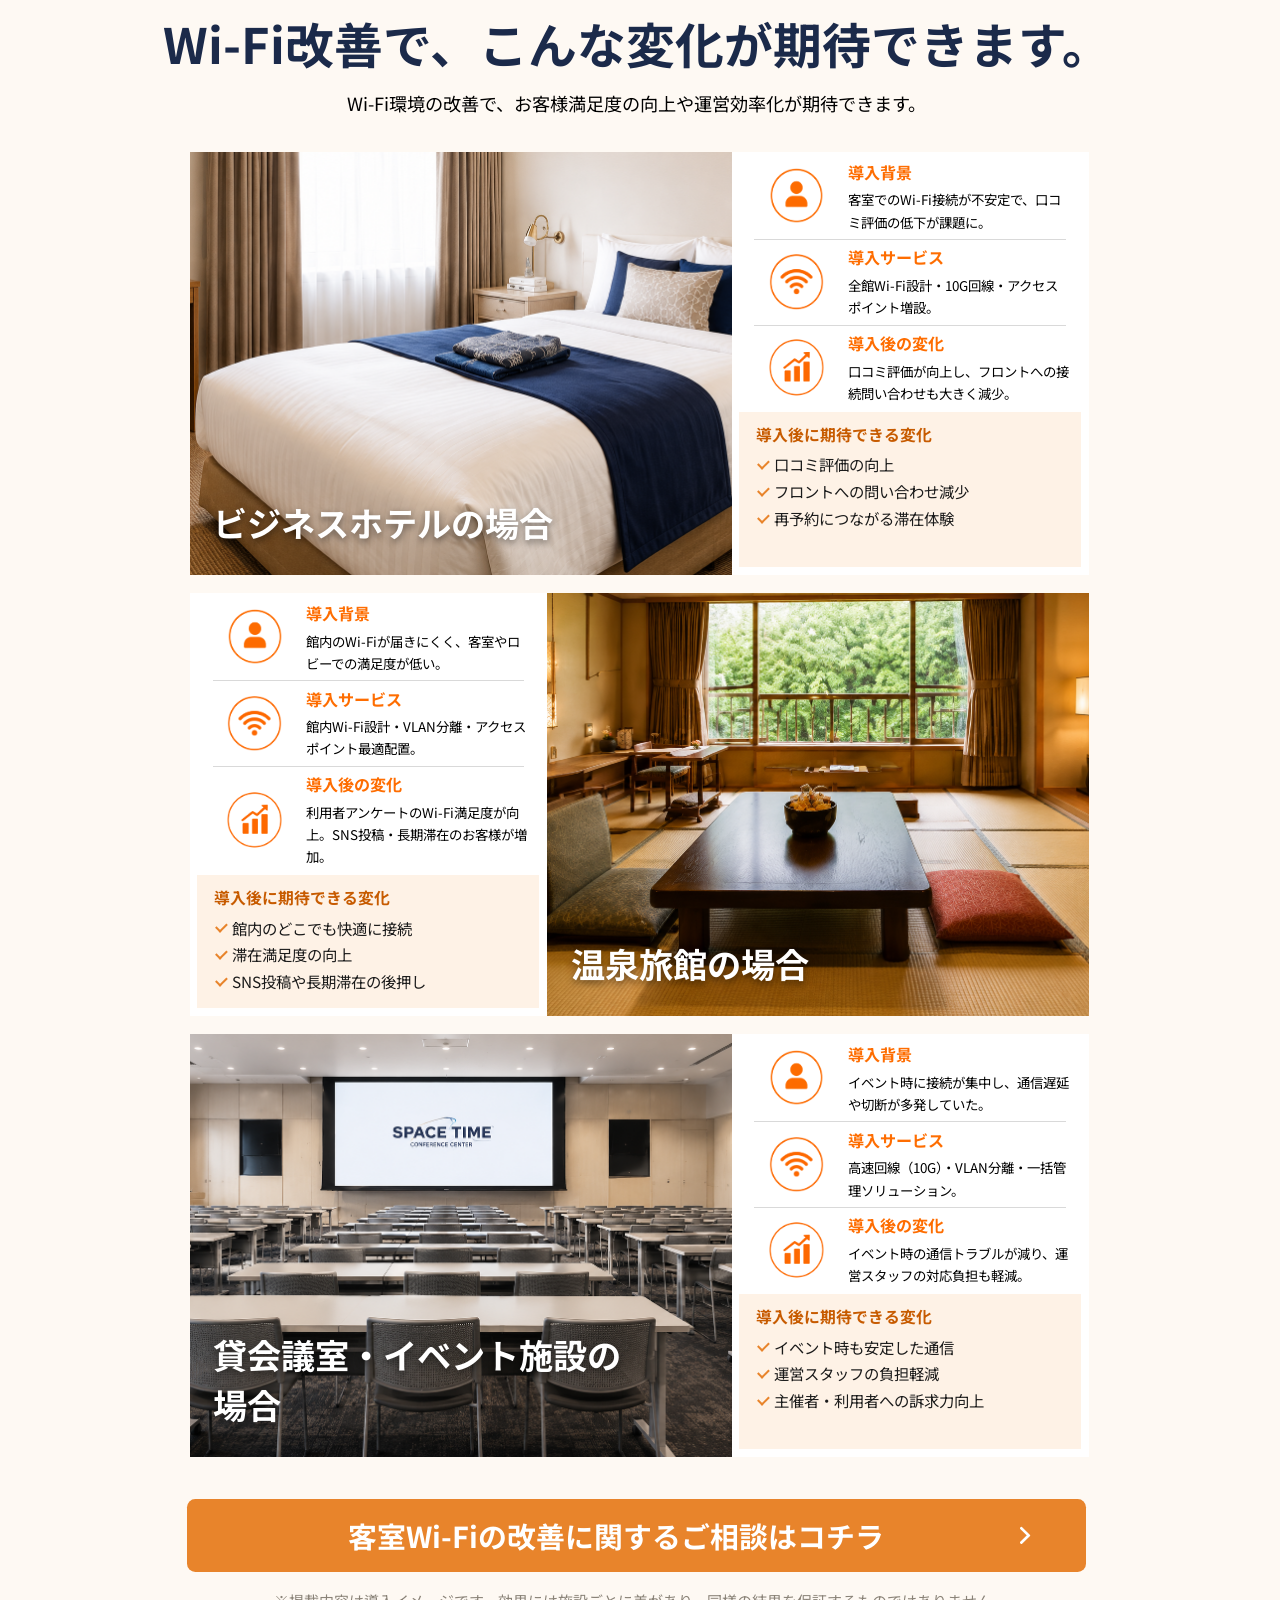
==== commit 2da9ad0e: "内線指示の反映（現地調査5,000円・バナー化・トップCTA整理・フッター） - 現地調査を5,000円に統一。Q8（両ページ）に明記し、矛盾する「無料」表記5箇所を整合   （マンションフッター／ホ" ====
--- a/hotel.html
+++ b/hotel.html
@@ -117,7 +117,10 @@
 
 
     <!-- 相互リンク（2026-08-12 回遊提案） -->
-    <a class="switch-band switch-band--to-mansion" href="mansion.html">マンション・アパート向けの無料インターネット設備をお探しの方はこちら</a>
+    <a class="switch-band switch-band--to-mansion" href="mansion.html">
+      <span class="switch-band__sub">マンション・アパートをお探しの方へ</span>
+      <span class="switch-band__main">無料インターネット設備のページはこちら</span>
+    </a>
 
     <!-- ===== こんな悩みありませんか？ ===== -->
     <section class="h-worry">
@@ -1339,7 +1342,7 @@
     <section class="h-uk" id="flow">
 
       <div class="h-uk__head">
-        <p class="h-uk__pill">まずはご相談から、全て無料でサポートします</p>
+        <p class="h-uk__pill">まずはご相談から、しっかりサポートします</p>
         <h2 class="h-uk__title">ご相談から運用開始まで。</h2>
         <p class="h-uk__lead">施設の状況やご要望を丁寧にお伺いし、最適なネット環境をご提案。<br>現地調査から工事・設定、運用開始後のサポートまでワンストップで対応します。</p>
       </div>
@@ -1457,7 +1460,7 @@
               <p class="h-faq__qt">費用はどれくらいですか？</p>
               <img class="h-faq__chev" src="assets/hotel/faq_plus.svg" alt="" aria-hidden="true">
             </summary>
-            <div class="h-faq__a"><p>客室数や建物構造、必要なアクセスポイントの数によって変わります。目安として、小規模な旅館・民宿さまで初期費用25〜60万円、中規模ホテルさまで60〜150万円程度です。現地調査のうえ、無料でお見積りをご提案します。</p></div>
+            <div class="h-faq__a"><p>客室数や建物構造、必要なアクセスポイントの数によって変わります。目安として、小規模な旅館・民宿さまで初期費用25〜60万円、中規模ホテルさまで60〜150万円程度です。現地調査（5,000円）のうえ、お見積りは無料でご提案します。</p></div>
           </details>
         </li>
         <li>
@@ -1527,7 +1530,7 @@
               <p class="h-faq__qt">現地調査だけでも依頼できますか？</p>
               <img class="h-faq__chev" src="assets/hotel/faq_plus.svg" alt="" aria-hidden="true">
             </summary>
-            <div class="h-faq__a"><p>はい、現地調査とお見積りだけのご依頼も歓迎です。調査・お見積りは無料で、無理な営業は一切いたしませんので、お気軽にご相談ください。</p></div>
+            <div class="h-faq__a"><p>はい、現地調査とお見積りだけのご依頼も歓迎です。現地調査は5,000円、お見積りは無料でご提示します。無理な営業は一切いたしませんので、お気軽にご相談ください。</p></div>
           </details>
         </li>
       </ul>
@@ -1565,7 +1568,7 @@
         <i aria-hidden="true"></i>
       </a>
 
-      <p class="h-cta__note">現地調査・ご相談・お見積もりはすべて無料です。お気軽にお問い合わせください。</p>
+      <p class="h-cta__note">ご相談・お見積もりは無料です。お気軽にお問い合わせください。</p>
 
       <!-- SP専用（900px以下） -->
       <div class="sp-hcta sp-only">
@@ -1579,7 +1582,7 @@
         <a class="sp-hcta__btn sp-hcta__btn--solid" href="https://www.slim-j.net/contact/?utm_source=shisetsu&utm_medium=lp&utm_campaign=hotel"><img src="assets/hotel/sp/sp_hfv_cta1ic_v2.png" alt="">客室Wi-Fiの改善を相談する<span class="sp-hfv__chev" aria-hidden="true"></span></a>
         <a class="sp-hcta__btn sp-hcta__btn--white" href="https://www.slim-j.net/contact/?utm_source=shisetsu&utm_medium=lp&utm_campaign=hotel"><img src="assets/hotel/sp/sp_hfv_cta2ic_v2.png" alt="">館内Wi-Fiの概算費用を聞く<span class="sp-hfv__chev sp-hfv__chev--o" aria-hidden="true"></span></a>
         <ul class="sp-hcta__chips">
-          <li><img src="assets/hotel/sp/sp_hcta_chip1_v2.png" alt="現地調査・お見積もり無料"></li>
+          <li><img src="assets/hotel/sp/sp_hcta_chip1_v2.png" alt="現地調査・お見積もり"></li>
           <li><img src="assets/hotel/sp/sp_hcta_chip2_v2.png" alt="無理な営業はいたしません"></li>
           <li><img src="assets/hotel/sp/sp_hcta_chip3_v2.png" alt="営業中の工事相談も可能"></li>
         </ul>
@@ -1589,7 +1592,7 @@
 
     <!-- ===== コピーライト ===== -->
     <footer class="h-copy">
-      <p>© 2026 施設ネット.<span class="copy-links"><a href="https://www.slim-j.net/" target="_blank" rel="noopener">運営：スリム光</a><a href="https://www.slim-j.net/privacy/" target="_blank" rel="noopener">プライバシーポリシー</a></span></p>
+      <p>© 2026 施設ネット.<span class="copy-links"><a href="https://www.slim-j.net/" target="_blank" rel="noopener">運営：スリム通信ネットワーク</a><a href="https://www.slim-j.net/privacy/" target="_blank" rel="noopener">プライバシーポリシー</a><a href="https://www.slim-j.net/application/?utm_source=shisetsu&utm_medium=lp&utm_campaign=hotel" target="_blank" rel="noopener">資料請求</a></span></p>
     </footer>
 
   </main>
--- a/css/style.css
+++ b/css/style.css
@@ -541,34 +541,54 @@
 .gl-nav a:hover { color: #1A5FE0; }
 @media (max-width: 1024px) { .gl-nav { display: none; } }
 
-/* マンション⇄ホテルの相互リンクバンド（FV直下・PC/SP共通） */
+/* マンション⇄ホテルの相互リンクバナー（2026-08-12 石躍さん指摘で高さを出してバナー化） */
 .switch-band {
   display: flex;
+  flex-direction: column;
   align-items: center;
   justify-content: center;
-  gap: 0.7rem;
+  gap: 0.35rem;
   width: 100vw;
   margin-left: calc(50% - 50vw);
-  padding: 1.1rem 1.3rem;
-  font-size: 1.3rem;
-  font-weight: 700;
+  padding: 2.4rem 1.4rem;
   text-decoration: none;
   position: relative;
   z-index: 1;
   text-align: center;
-}
-.switch-band::after {
+  border-top: 0.25rem solid currentColor;
+  border-bottom: 0.25rem solid currentColor;
+}
+.switch-band__sub {
+  font-size: 1.25rem;
+  font-weight: 700;
+  opacity: .85;
+}
+.switch-band__main {
+  display: flex;
+  align-items: center;
+  gap: 0.8rem;
+  font-size: 2.05rem;
+  font-weight: 900;
+  letter-spacing: .04em;
+}
+.switch-band__main::after {
   content: "";
   flex: none;
-  width: 0.7rem;
-  height: 0.7rem;
-  border-top: 0.2rem solid currentColor;
-  border-right: 0.2rem solid currentColor;
+  width: 0.85rem;
+  height: 0.85rem;
+  border-top: 0.25rem solid currentColor;
+  border-right: 0.25rem solid currentColor;
   transform: rotate(45deg);
 }
-.switch-band--to-hotel   { color: #E96D00; background: #FDF3EA; }
-.switch-band--to-mansion { color: #0455C3; background: #EFF5FC; }
-.switch-band:hover { opacity: .85; }
+.switch-band--to-hotel   { color: #E96D00; background: #FDF1E4; }
+.switch-band--to-mansion { color: #0455C3; background: #EAF2FC; }
+.switch-band:hover { filter: brightness(.97); }
+@media (max-width: 900px) {
+  .switch-band { padding: 18px 14px; gap: 3px; }
+  .switch-band__sub { font-size: 12px; }
+  .switch-band__main { font-size: 16px; gap: 7px; }
+  .switch-band__main::after { width: 8px; height: 8px; border-width: 2.5px; }
+}
 
 /* フッターの運営リンク */
 .copy-links a {
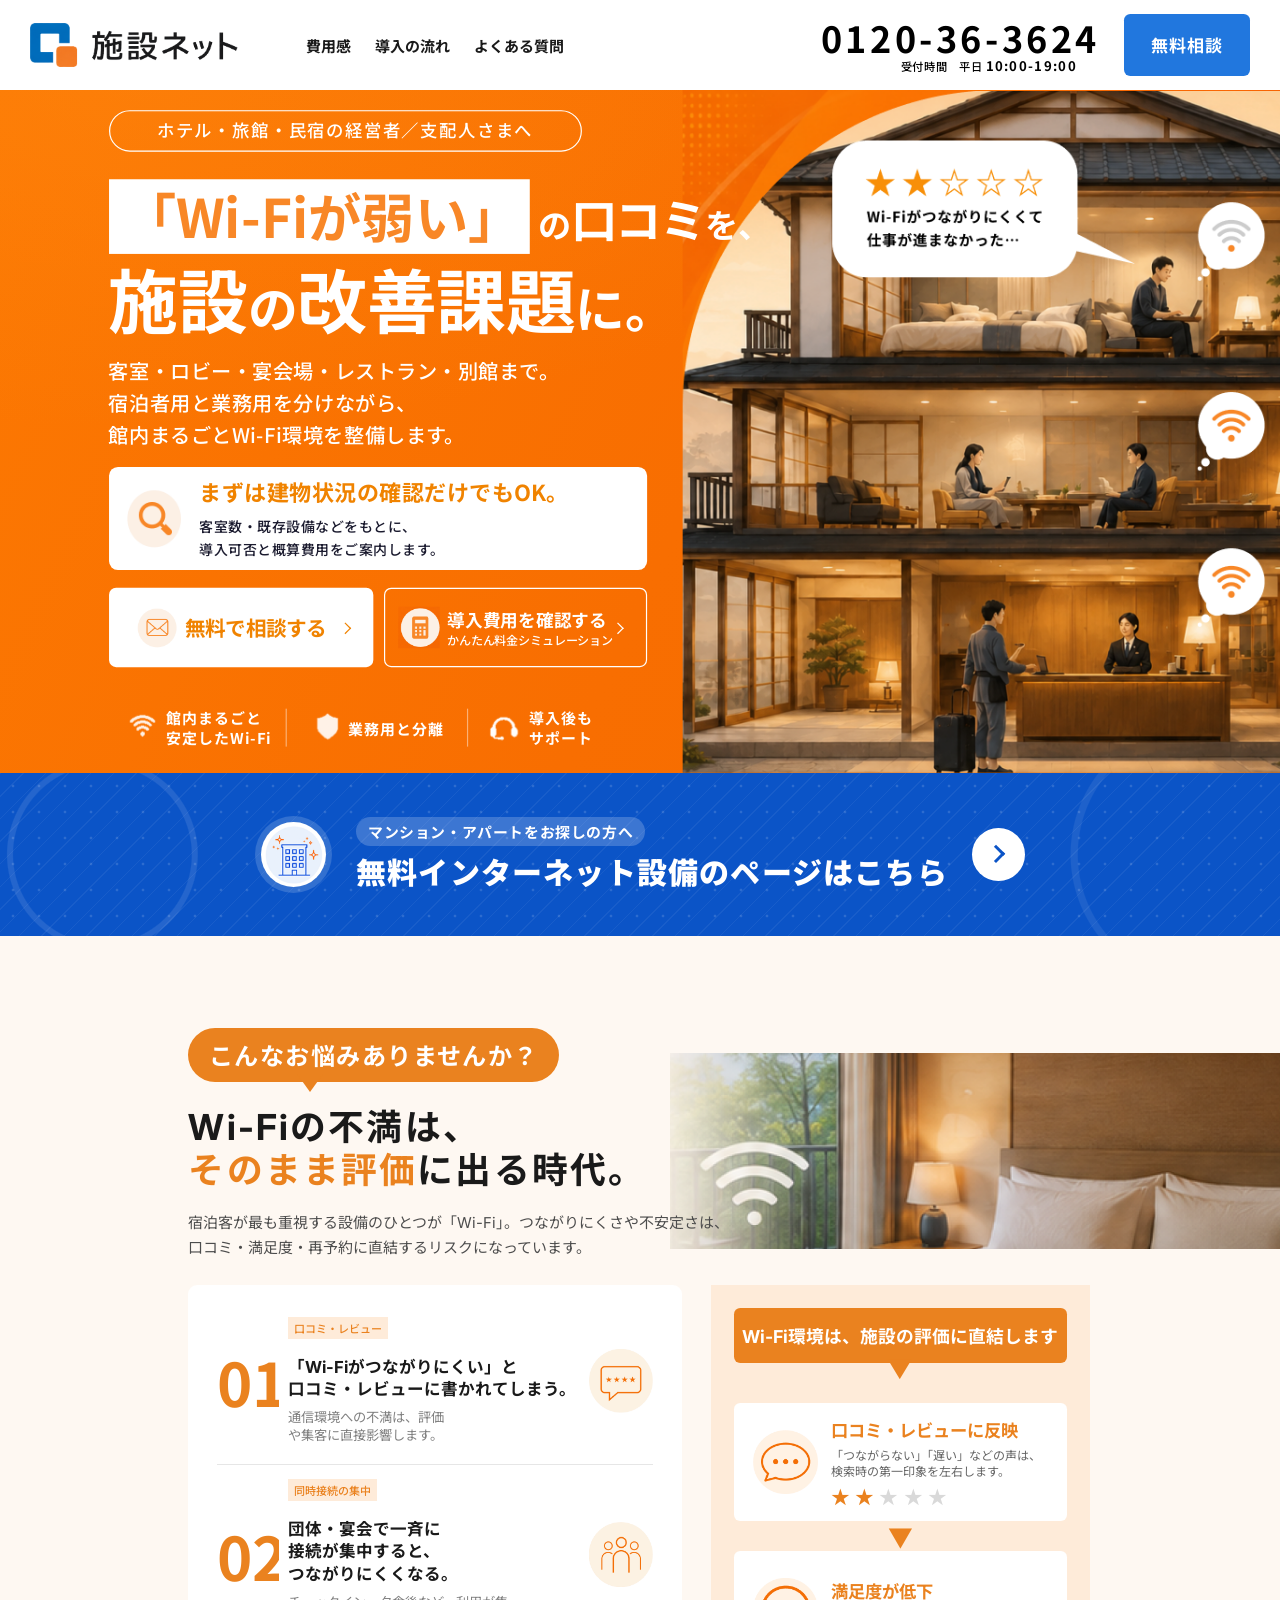
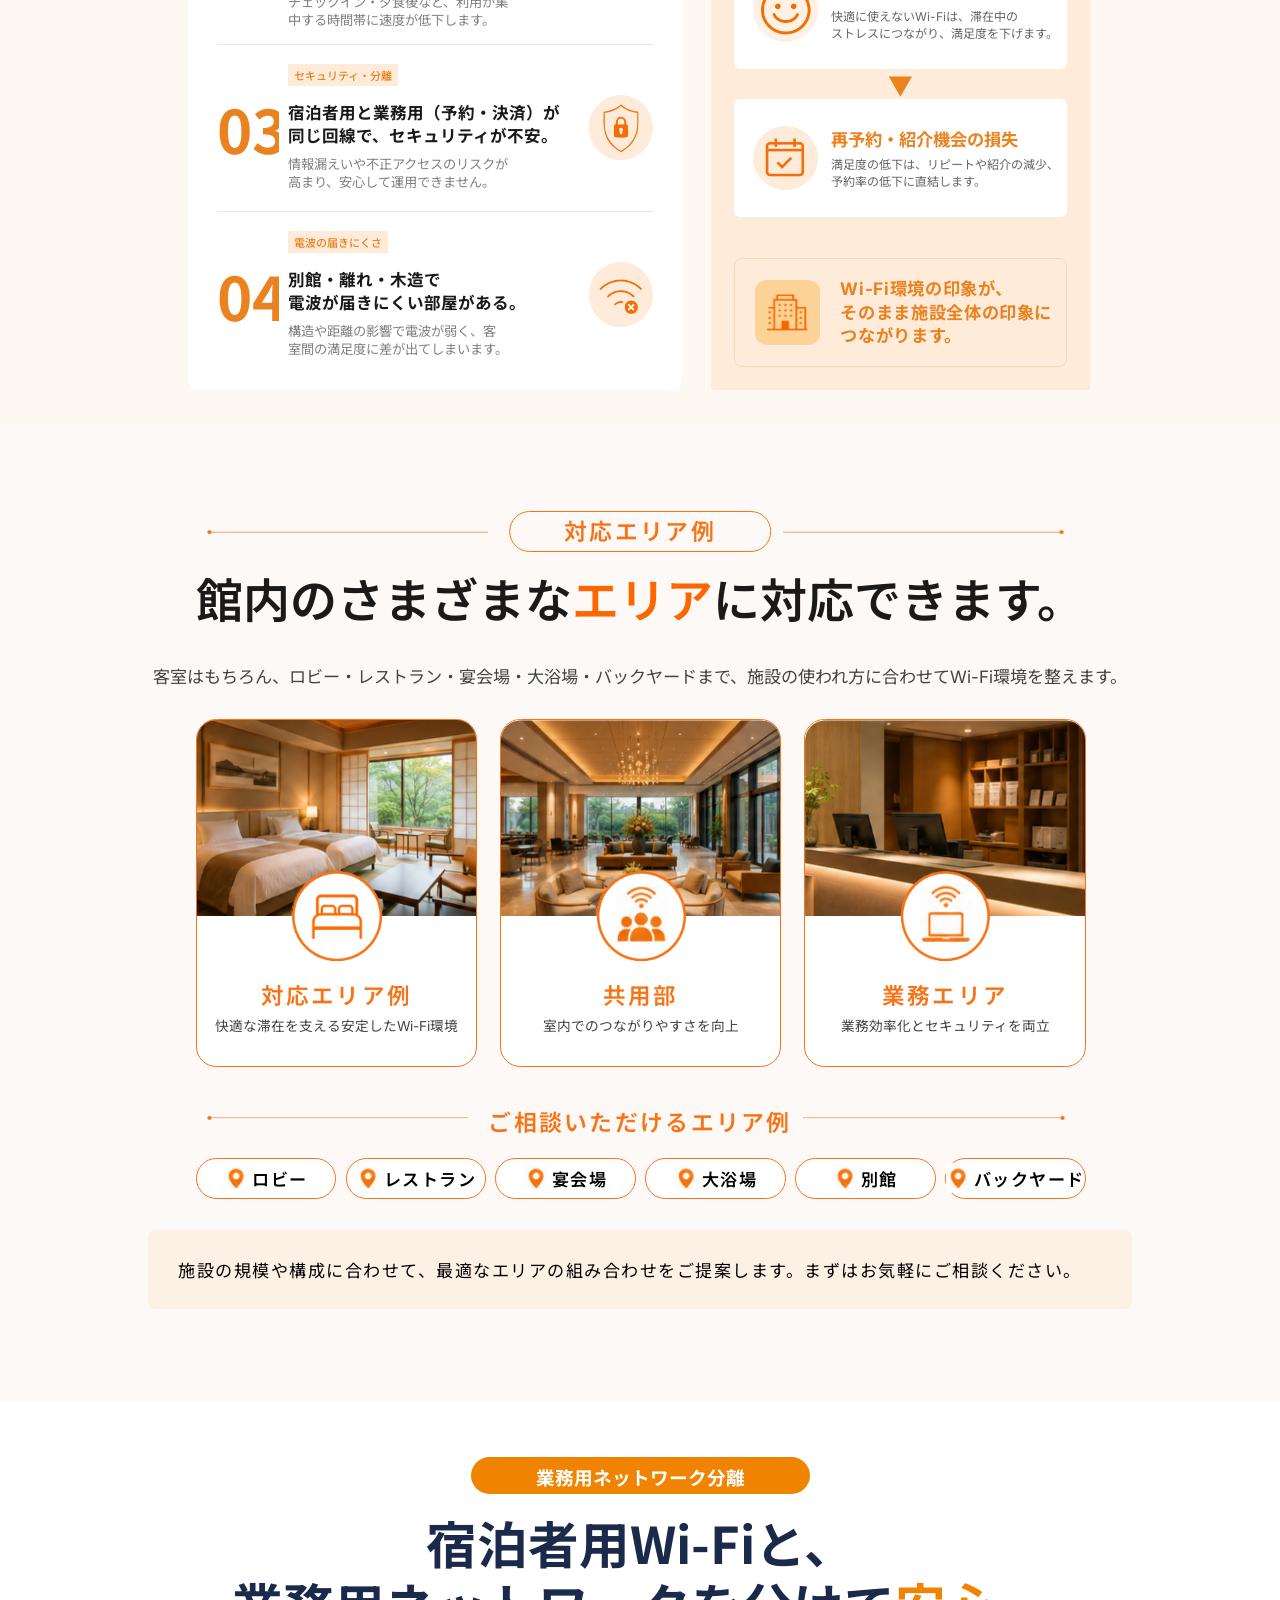
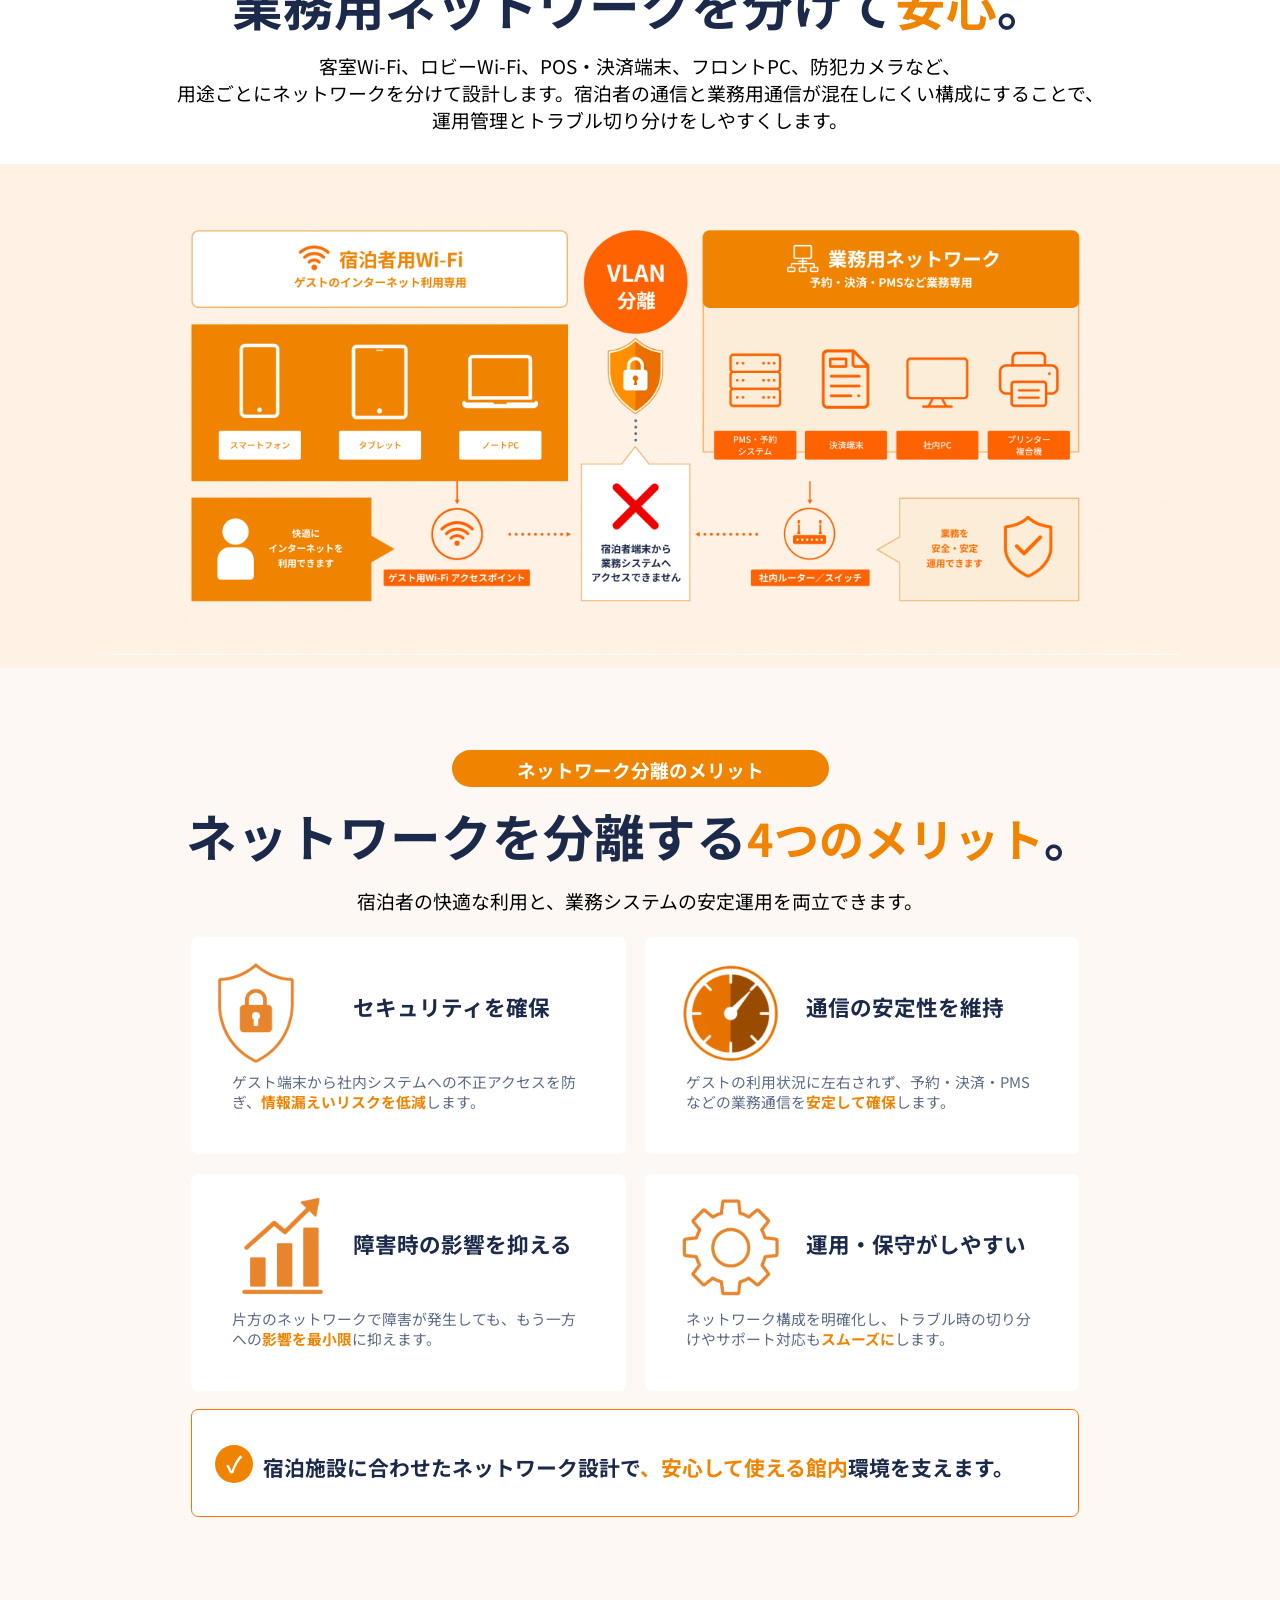
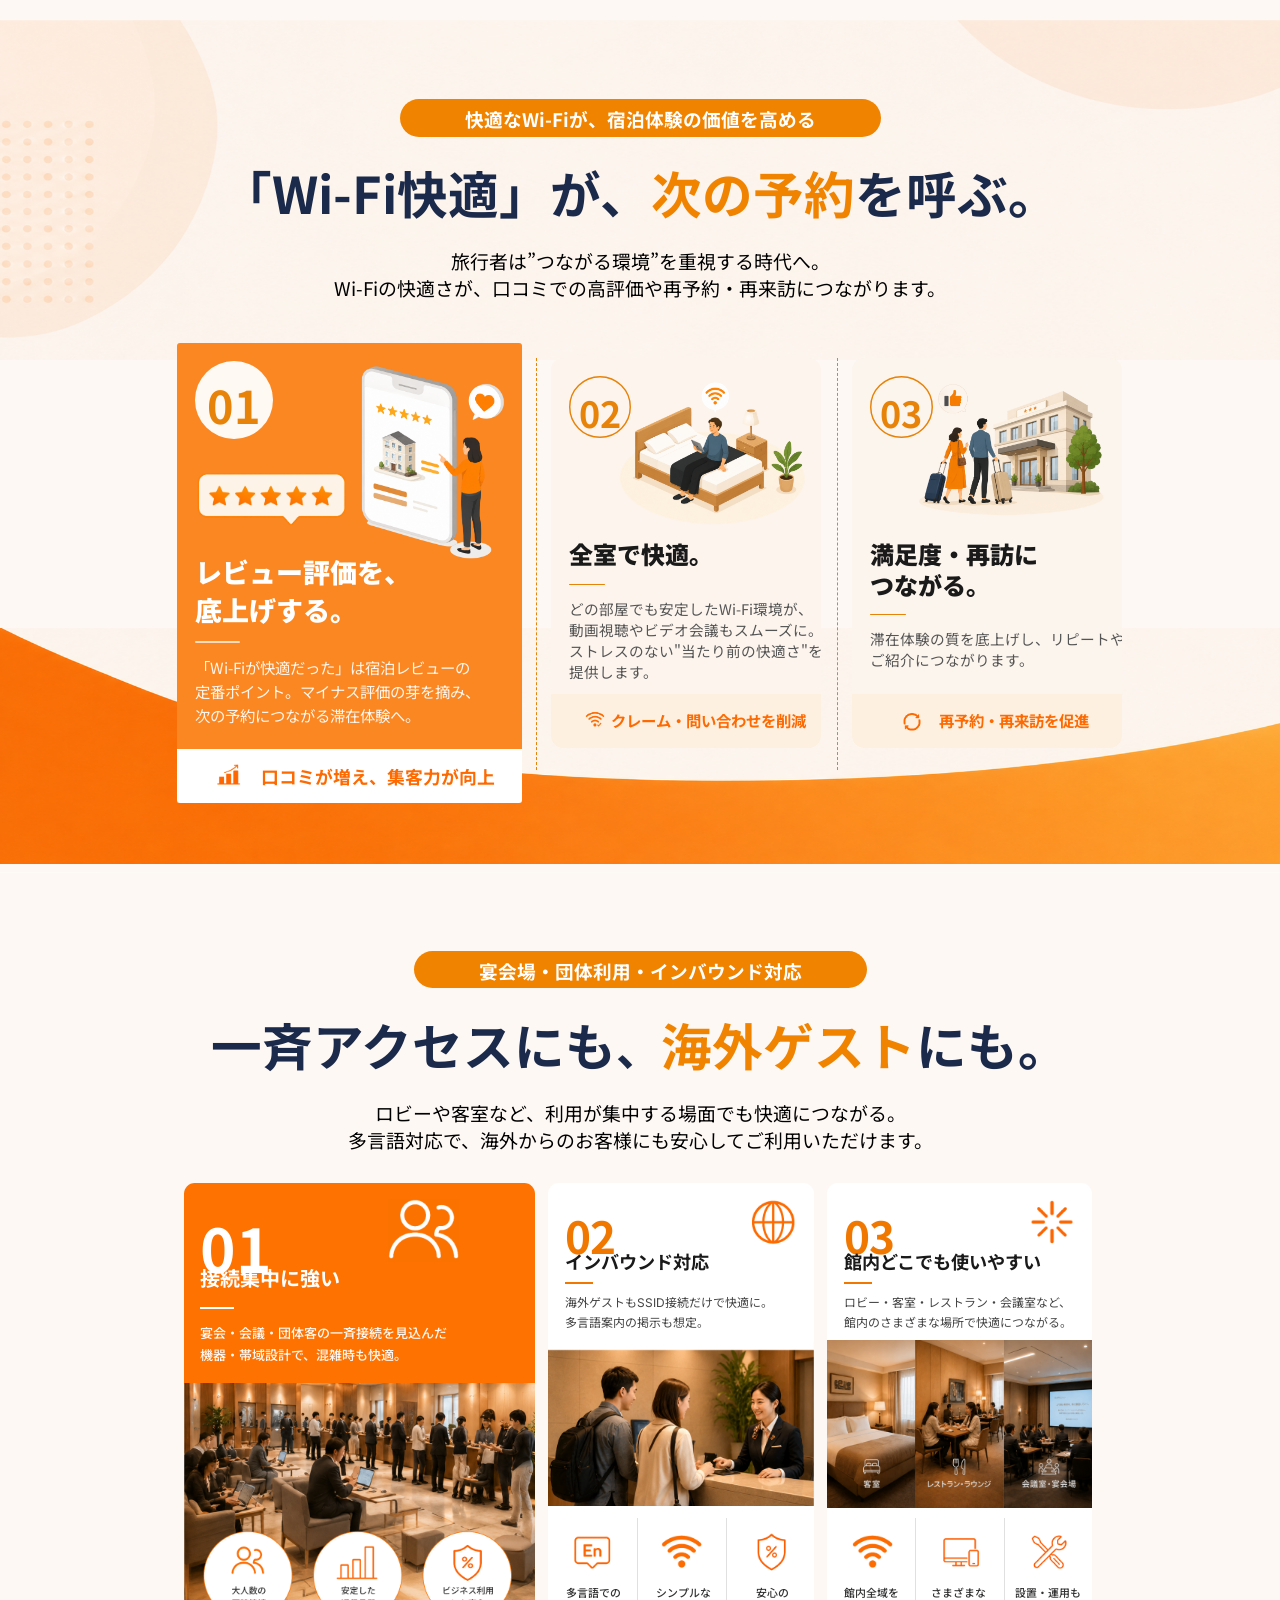
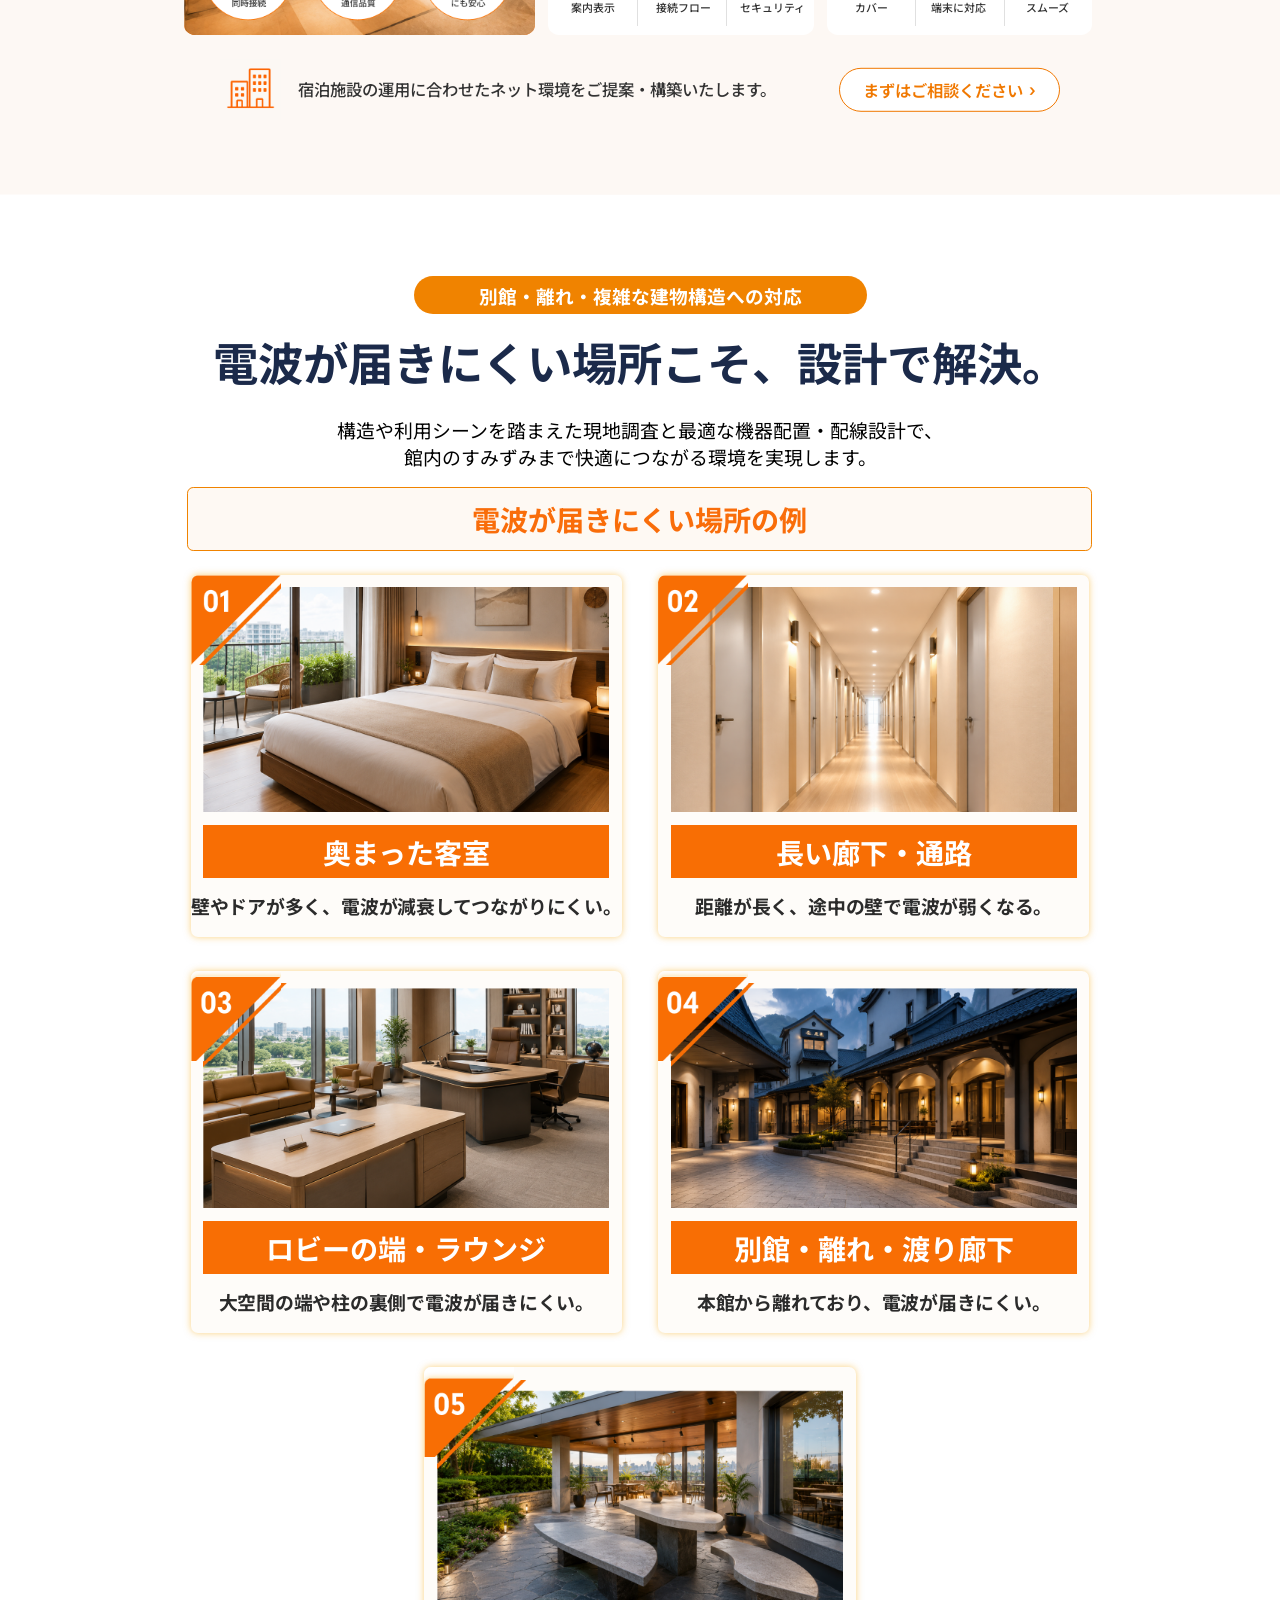
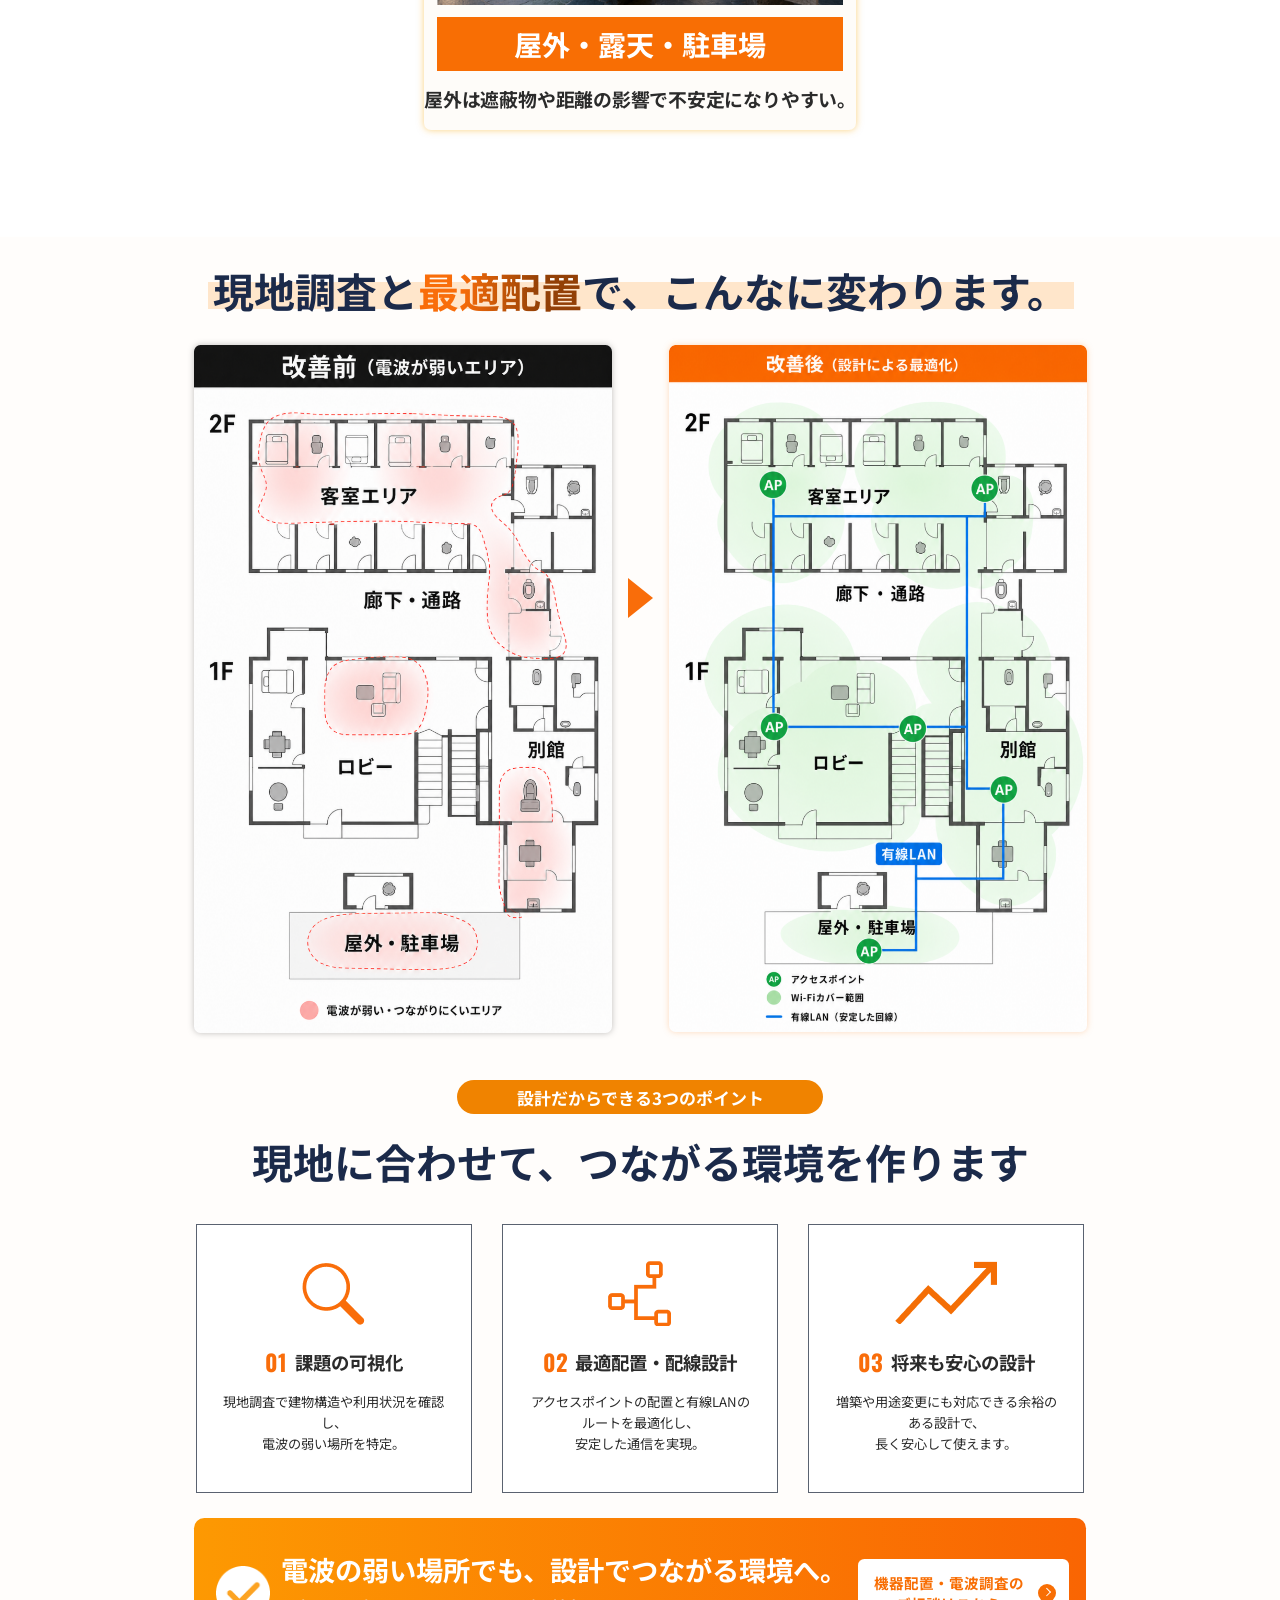
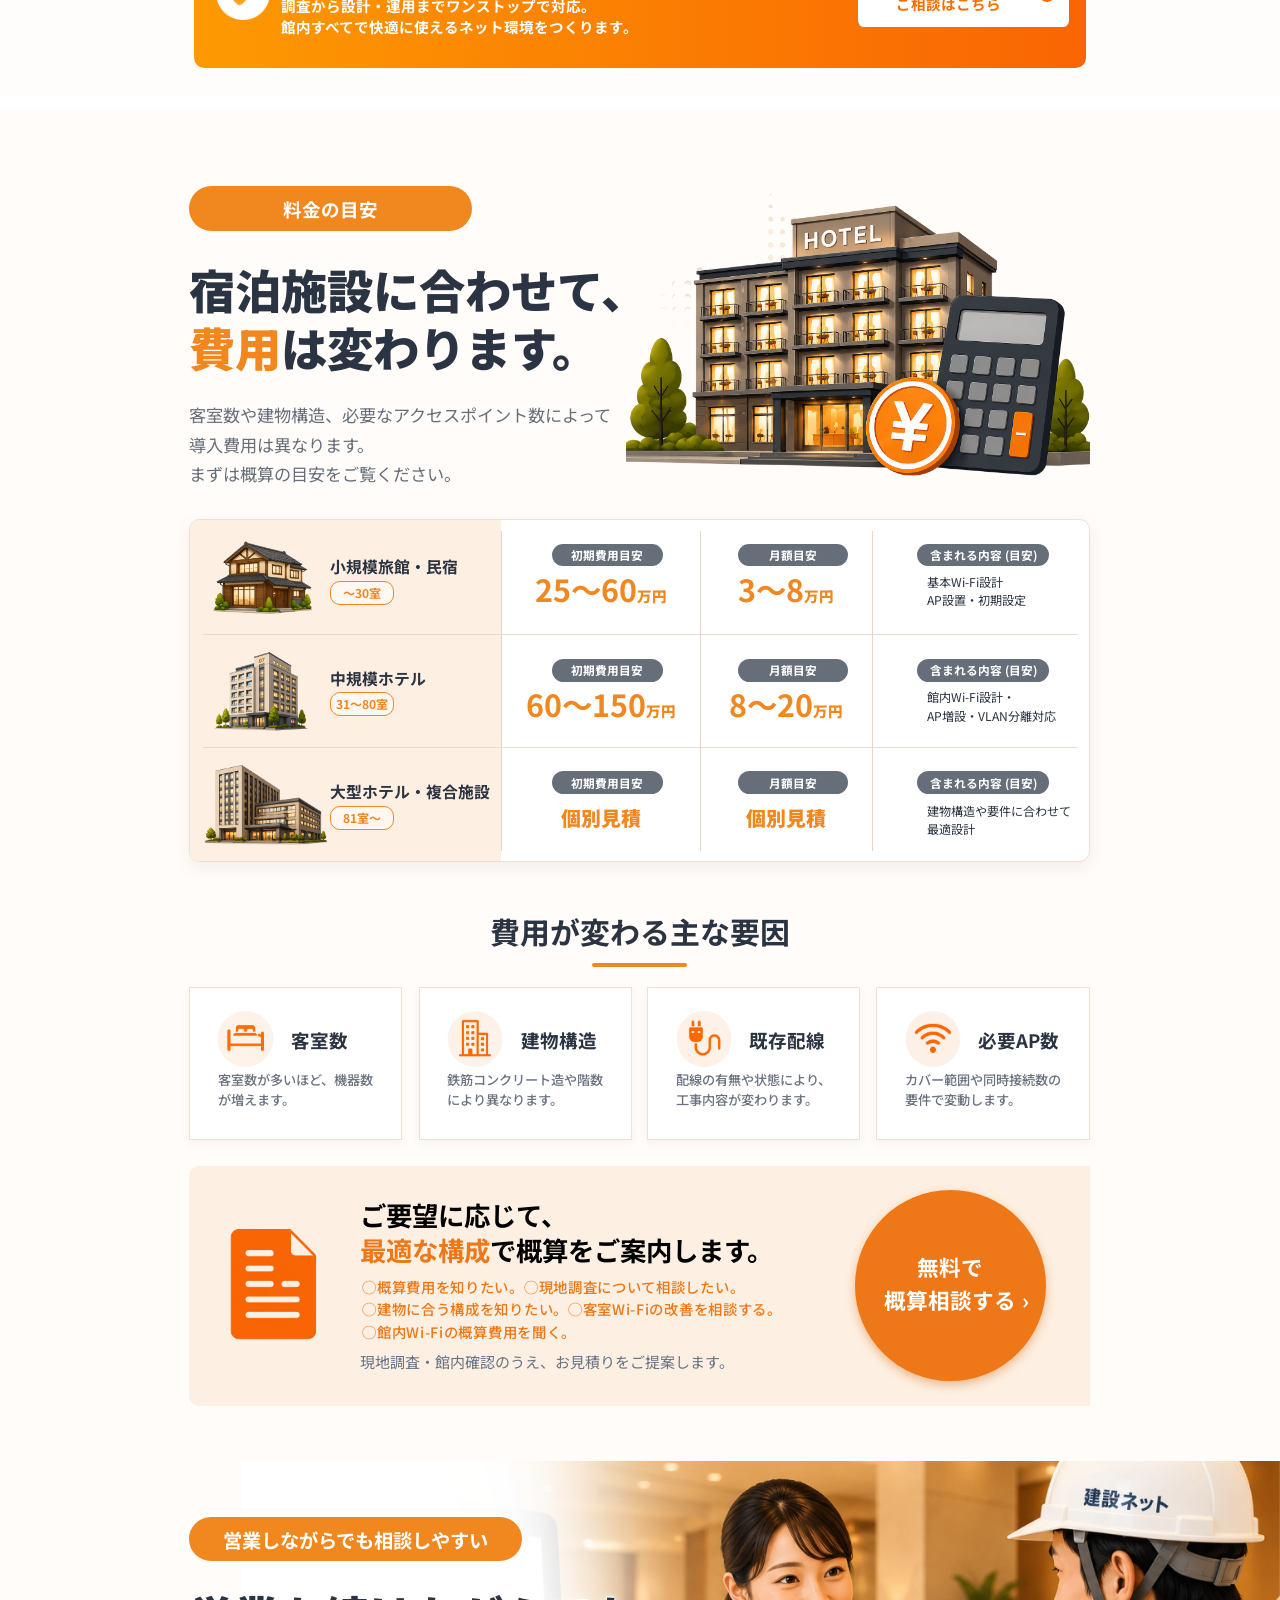
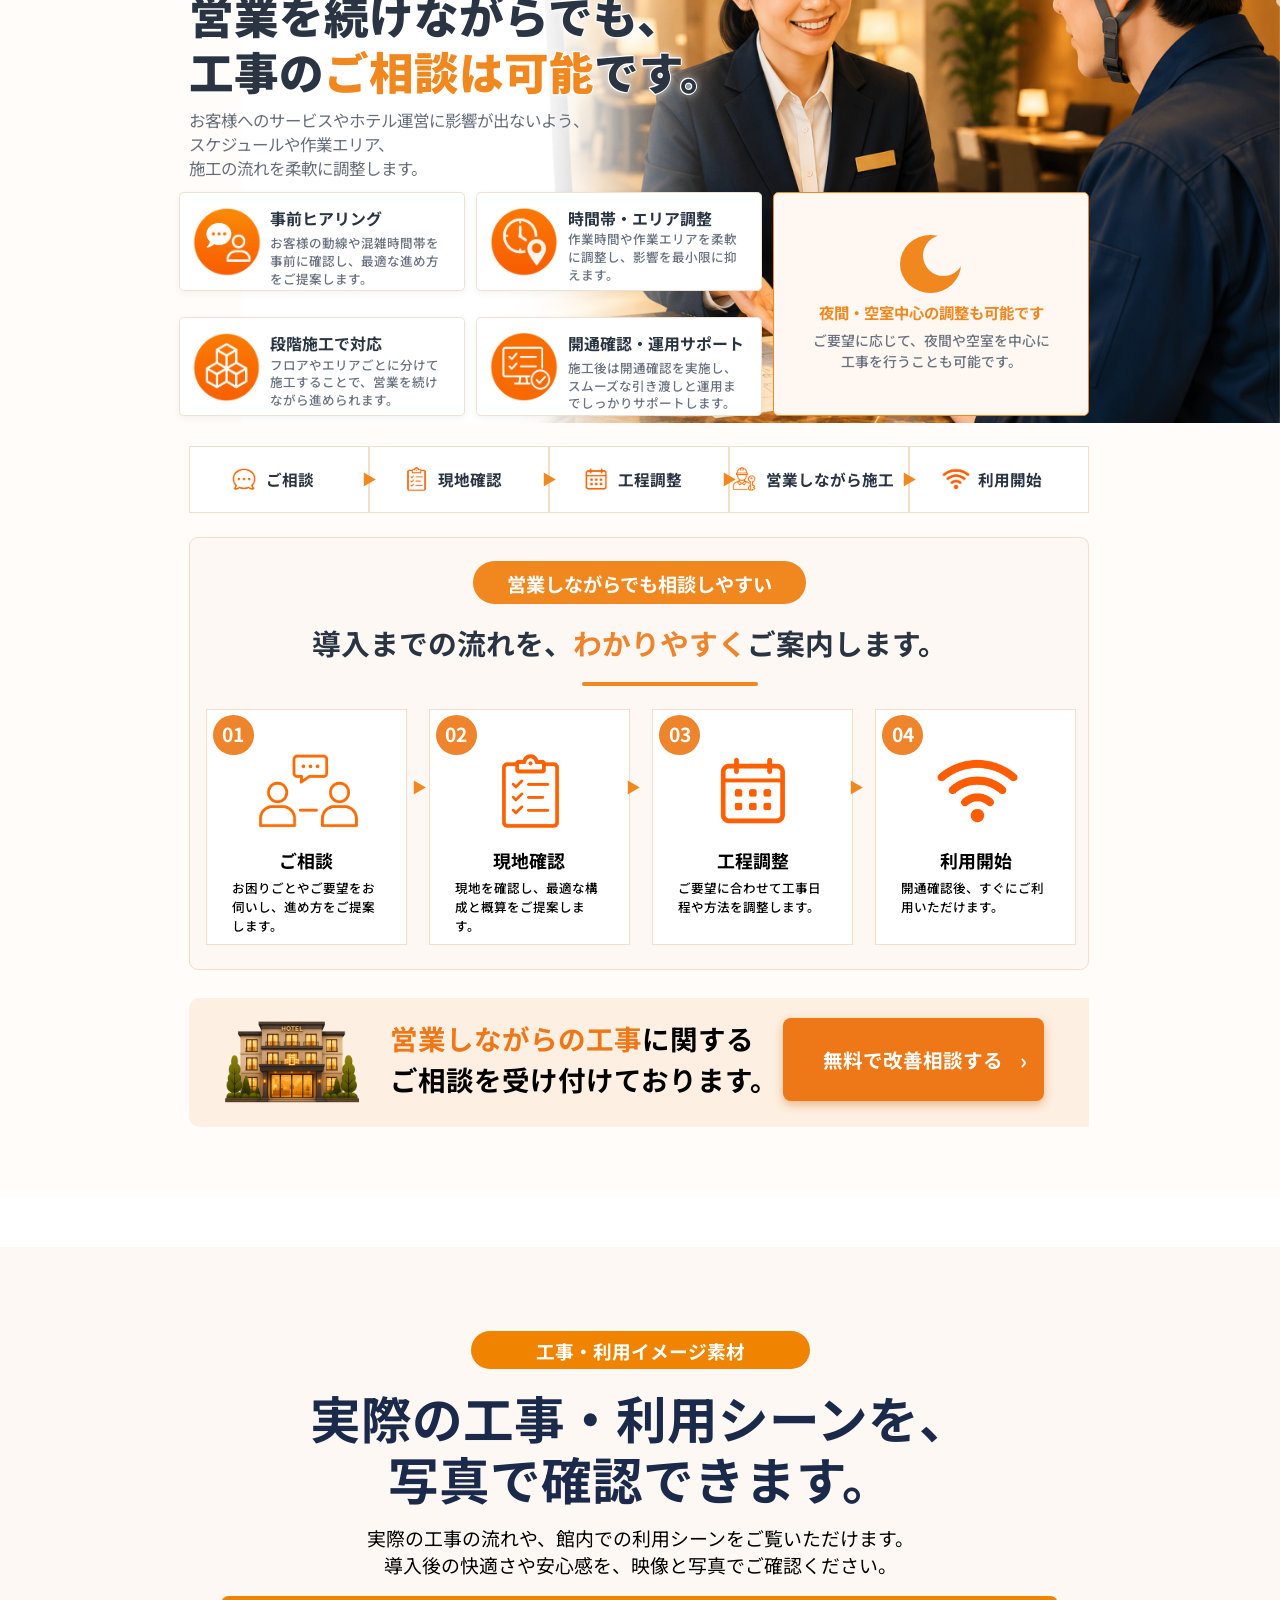
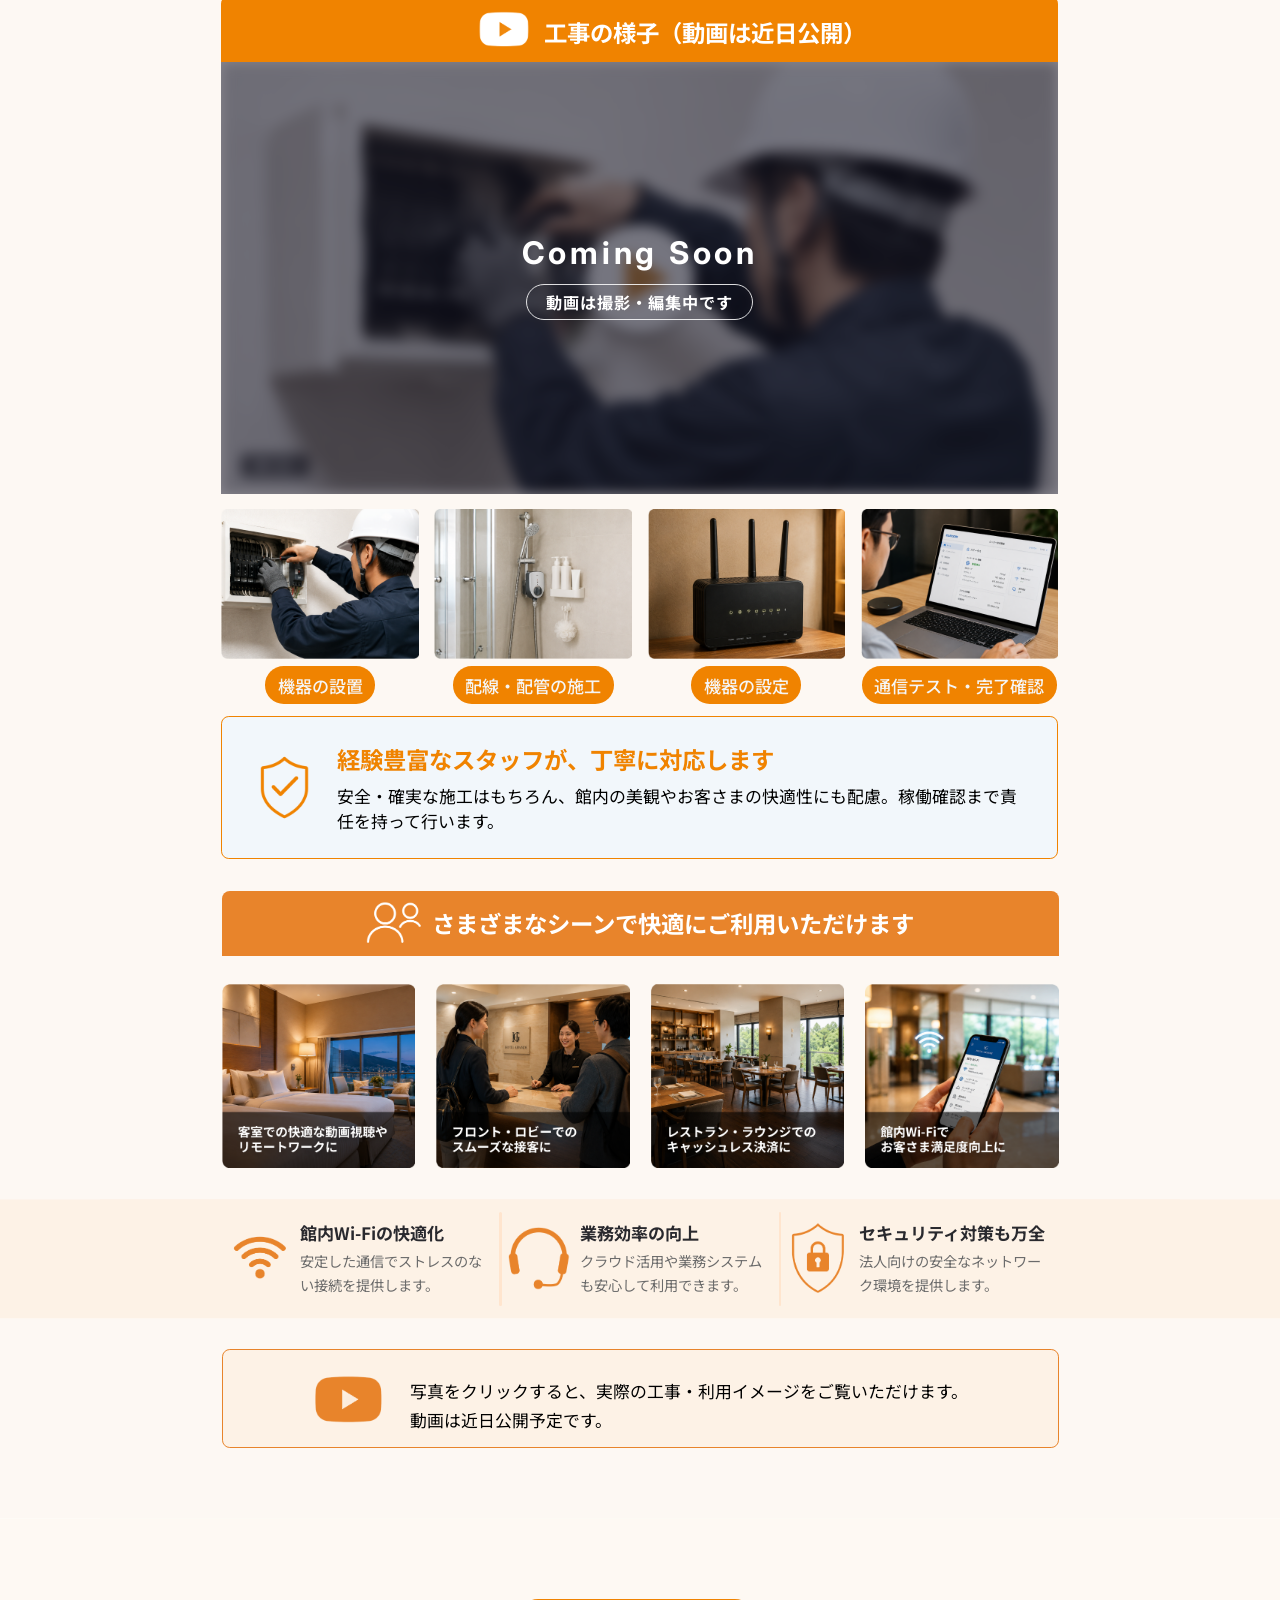
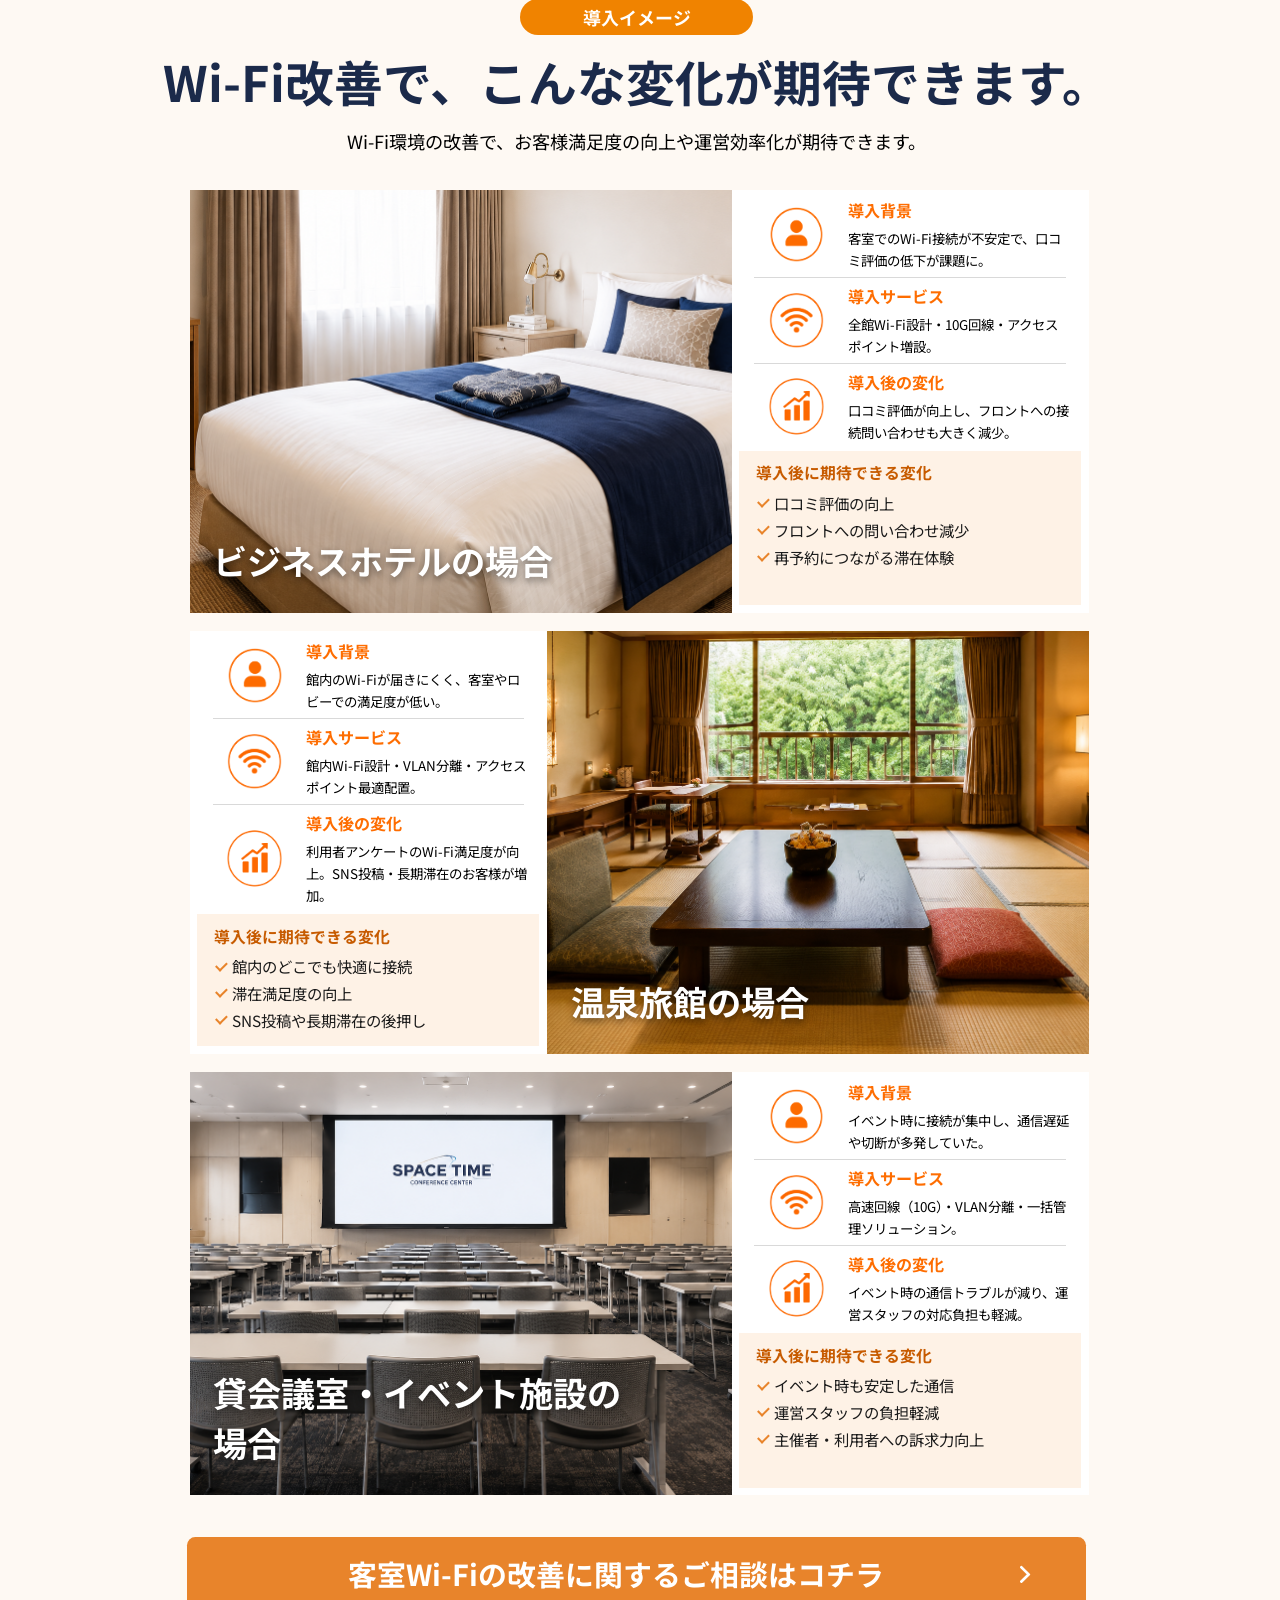
==== commit bf3f0e98: "SPメニューに導入の流れを追加・相互リンクをバナー化・運営表記を正式社名に - SPドロワーに「導入の流れ」（#flow）を追加（両ページ）   ホテルは #flow がPC専用セクションに付いていて" ====
--- a/hotel.html
+++ b/hotel.html
@@ -44,6 +44,7 @@
   <nav class="sp-drawer" aria-label="メニュー">
     <button class="sp-drawer__close" type="button" aria-label="メニューを閉じる">×</button>
     <a class="sp-drawer__link" href="#price">料金の目安</a>
+    <a class="sp-drawer__link" href="#flow">導入の流れ</a>
     <a class="sp-drawer__link" href="#faq">よくあるご質問</a>
     <a class="sp-drawer__tel" href="tel:0120363624">0120-36-3624</a>
     <p class="sp-drawer__hours">受付時間　平日 10:00-19:00</p>
@@ -118,8 +119,15 @@
 
     <!-- 相互リンク（2026-08-12 回遊提案） -->
     <a class="switch-band switch-band--to-mansion" href="mansion.html">
-      <span class="switch-band__sub">マンション・アパートをお探しの方へ</span>
-      <span class="switch-band__main">無料インターネット設備のページはこちら</span>
+      <span class="switch-band__deco" aria-hidden="true"></span>
+      <span class="switch-band__inner">
+        <img class="switch-band__icon" src="assets/mansion/sp/sp_merit_ic1_v2.png" alt="" aria-hidden="true">
+        <span class="switch-band__tx">
+          <span class="switch-band__sub">マンション・アパートをお探しの方へ</span>
+          <span class="switch-band__main">無料インターネット設備<span class="switch-band__opt">のページ</span>はこちら</span>
+        </span>
+        <span class="switch-band__go" aria-hidden="true"></span>
+      </span>
     </a>
 
     <!-- ===== こんな悩みありませんか？ ===== -->
@@ -1339,7 +1347,8 @@
     </div>
 
     <!-- ===== ご相談から運用開始まで ===== -->
-    <section class="h-uk" id="flow">
+    <span id="flow" class="anchor-mark" aria-hidden="true"></span>
+    <section class="h-uk">
 
       <div class="h-uk__head">
         <p class="h-uk__pill">まずはご相談から、しっかりサポートします</p>
@@ -1592,7 +1601,7 @@
 
     <!-- ===== コピーライト ===== -->
     <footer class="h-copy">
-      <p>© 2026 施設ネット.<span class="copy-links"><a href="https://www.slim-j.net/" target="_blank" rel="noopener">運営：スリム通信ネットワーク</a><a href="https://www.slim-j.net/privacy/" target="_blank" rel="noopener">プライバシーポリシー</a><a href="https://www.slim-j.net/application/?utm_source=shisetsu&utm_medium=lp&utm_campaign=hotel" target="_blank" rel="noopener">資料請求</a></span></p>
+      <p>© 2026 施設ネット.<span class="copy-links"><a href="https://www.slim-j.net/" target="_blank" rel="noopener">運営：スリム通信ネットワーク株式会社</a><a href="https://www.slim-j.net/privacy/" target="_blank" rel="noopener">プライバシーポリシー</a><a href="https://www.slim-j.net/application/?utm_source=shisetsu&utm_medium=lp&utm_campaign=hotel" target="_blank" rel="noopener">資料請求</a></span></p>
     </footer>
 
   </main>
--- a/css/style.css
+++ b/css/style.css
@@ -541,53 +541,106 @@
 .gl-nav a:hover { color: #1A5FE0; }
 @media (max-width: 1024px) { .gl-nav { display: none; } }
 
-/* マンション⇄ホテルの相互リンクバナー（2026-08-12 石躍さん指摘で高さを出してバナー化） */
+/* マンション⇄ホテルの相互リンクバナー
+   2026-08-12 Toku指摘「安っぽい」→ 濃色ベタ＋幾何学模様＋ピクトで作り込み */
 .switch-band {
-  display: flex;
-  flex-direction: column;
+  display: block;
+  position: relative;
+  width: 100vw;
+  margin-left: calc(50% - 50vw);
+  padding: 3.6rem 1.4rem;
+  text-decoration: none;
+  overflow: hidden;
+  z-index: 1;
+  color: #fff;
+}
+/* 背景の幾何学模様（ドット＋斜線＋大きな円） */
+.switch-band__deco {
+  position: absolute;
+  inset: 0;
+  pointer-events: none;
+  background-image:
+    radial-gradient(rgba(255,255,255,.14) 1.5px, transparent 1.6px),
+    repeating-linear-gradient(135deg, rgba(255,255,255,.055) 0 1px, transparent 1px 16px),
+    radial-gradient(circle at 8% 50%, transparent 7.4rem,
+      rgba(255,255,255,.10) 7.5rem, rgba(255,255,255,.10) 7.9rem, transparent 8rem),
+    radial-gradient(circle at 94% 50%, transparent 10.4rem,
+      rgba(255,255,255,.08) 10.5rem, rgba(255,255,255,.08) 11rem, transparent 11.1rem);
+  background-size: 26px 26px, auto, 100% 100%, 100% 100%;
+}
+.switch-band__inner {
+  position: relative;
+  display: flex;
   align-items: center;
   justify-content: center;
-  gap: 0.35rem;
-  width: 100vw;
-  margin-left: calc(50% - 50vw);
-  padding: 2.4rem 1.4rem;
-  text-decoration: none;
-  position: relative;
-  z-index: 1;
-  text-align: center;
-  border-top: 0.25rem solid currentColor;
-  border-bottom: 0.25rem solid currentColor;
-}
+  gap: 2rem;
+  max-width: 78rem;
+  margin: 0 auto;
+}
+/* ピクトは白い丸で抜く */
+.switch-band__icon {
+  flex: none;
+  width: 6.4rem;
+  height: 6.4rem;
+  border-radius: 50%;
+  background: rgba(255,255,255,.16);
+  padding: 0.5rem;
+  object-fit: contain;
+}
+.switch-band__tx { display: flex; flex-direction: column; gap: 0.4rem; }
 .switch-band__sub {
-  font-size: 1.25rem;
-  font-weight: 700;
-  opacity: .85;
+  display: inline-flex;
+  align-items: center;
+  align-self: flex-start;
+  height: 2.4rem;
+  padding: 0 1rem;
+  border-radius: 1.2rem;
+  background: rgba(255,255,255,.2);
+  font-size: 1.24rem;
+  font-weight: 700;
+  letter-spacing: .04em;
 }
 .switch-band__main {
-  display: flex;
-  align-items: center;
-  gap: 0.8rem;
-  font-size: 2.05rem;
+  font-size: 2.5rem;
   font-weight: 900;
   letter-spacing: .04em;
-}
-.switch-band__main::after {
+  line-height: 1.35;
+}
+/* 右端の丸ボタン */
+.switch-band__go {
+  flex: none;
+  position: relative;
+  width: 4.4rem;
+  height: 4.4rem;
+  border-radius: 50%;
+  background: #fff;
+}
+.switch-band__go::after {
   content: "";
-  flex: none;
-  width: 0.85rem;
-  height: 0.85rem;
-  border-top: 0.25rem solid currentColor;
-  border-right: 0.25rem solid currentColor;
-  transform: rotate(45deg);
-}
-.switch-band--to-hotel   { color: #E96D00; background: #FDF1E4; }
-.switch-band--to-mansion { color: #0455C3; background: #EAF2FC; }
-.switch-band:hover { filter: brightness(.97); }
+  position: absolute;
+  left: 45%; top: 50%;
+  width: 0.85rem; height: 0.85rem;
+  border-top: 0.26rem solid currentColor;
+  border-right: 0.26rem solid currentColor;
+  transform: translate(-50%,-50%) rotate(45deg);
+}
+.switch-band--to-hotel   { background: #E96D00; }
+.switch-band--to-mansion { background: #0B54C7; }
+.switch-band--to-hotel   .switch-band__go { color: #E96D00; }
+.switch-band--to-mansion .switch-band__go { color: #0B54C7; }
+.switch-band:hover .switch-band__go { transform: translateX(0.3rem); transition: transform .2s ease; }
+
 @media (max-width: 900px) {
-  .switch-band { padding: 18px 14px; gap: 3px; }
-  .switch-band__sub { font-size: 12px; }
-  .switch-band__main { font-size: 16px; gap: 7px; }
-  .switch-band__main::after { width: 8px; height: 8px; border-width: 2.5px; }
+  .switch-band { padding: 26px 16px; }
+  .switch-band__inner { gap: 12px; }
+  .switch-band__icon { width: 54px; height: 54px; padding: 4px; }
+  .switch-band__sub { height: 20px; padding: 0 9px; font-size: 11px; border-radius: 10px; }
+  /* 主文はSPだと2行に折り返すので、文字を詰めて「のページ」を省く */
+  .switch-band__main { font-size: 15.5px; line-height: 1.4; white-space: nowrap; }
+  .switch-band__opt { display: none; }
+  .switch-band__go { width: 34px; height: 34px; }
+  .switch-band__go::after { width: 7px; height: 7px; border-width: 2.5px; }
+  .switch-band__deco { background-size: 20px 20px, auto, 100% 100%, 100% 100%; }
 }
 
 /* フッターの運営リンク */
@@ -598,3 +651,6 @@
   text-decoration: underline;
 }
 .copy-links a:hover { color: #1A5FE0; }
+
+/* ページ内アンカーの目印（高さ0・見えない。ヘッダー分だけ上に余白を取る） */
+.anchor-mark { display: block; height: 0; scroll-margin-top: 1rem; }
--- a/css/hotel-sp.css
+++ b/css/hotel-sp.css
@@ -1370,4 +1370,11 @@
   /* 2026-08-11 「by スリム光」削除：ロゴv2（幅75.2%）に合わせて縮小 */
   .fv-header__logo img { width: 119px; }
 
+
+  /* フッターのコピーライト行：運営リンクが増えて左に8pxはみ出していた */
+  .h-copy { padding: 10px 14px 12px; }
+  .h-copy p { display: flex; flex-wrap: wrap; align-items: center; justify-content: center; gap: 4px 12px; }
+  .h-copy .copy-links { display: contents; }
+  .h-copy .copy-links a { margin-left: 0; }
+
 }
